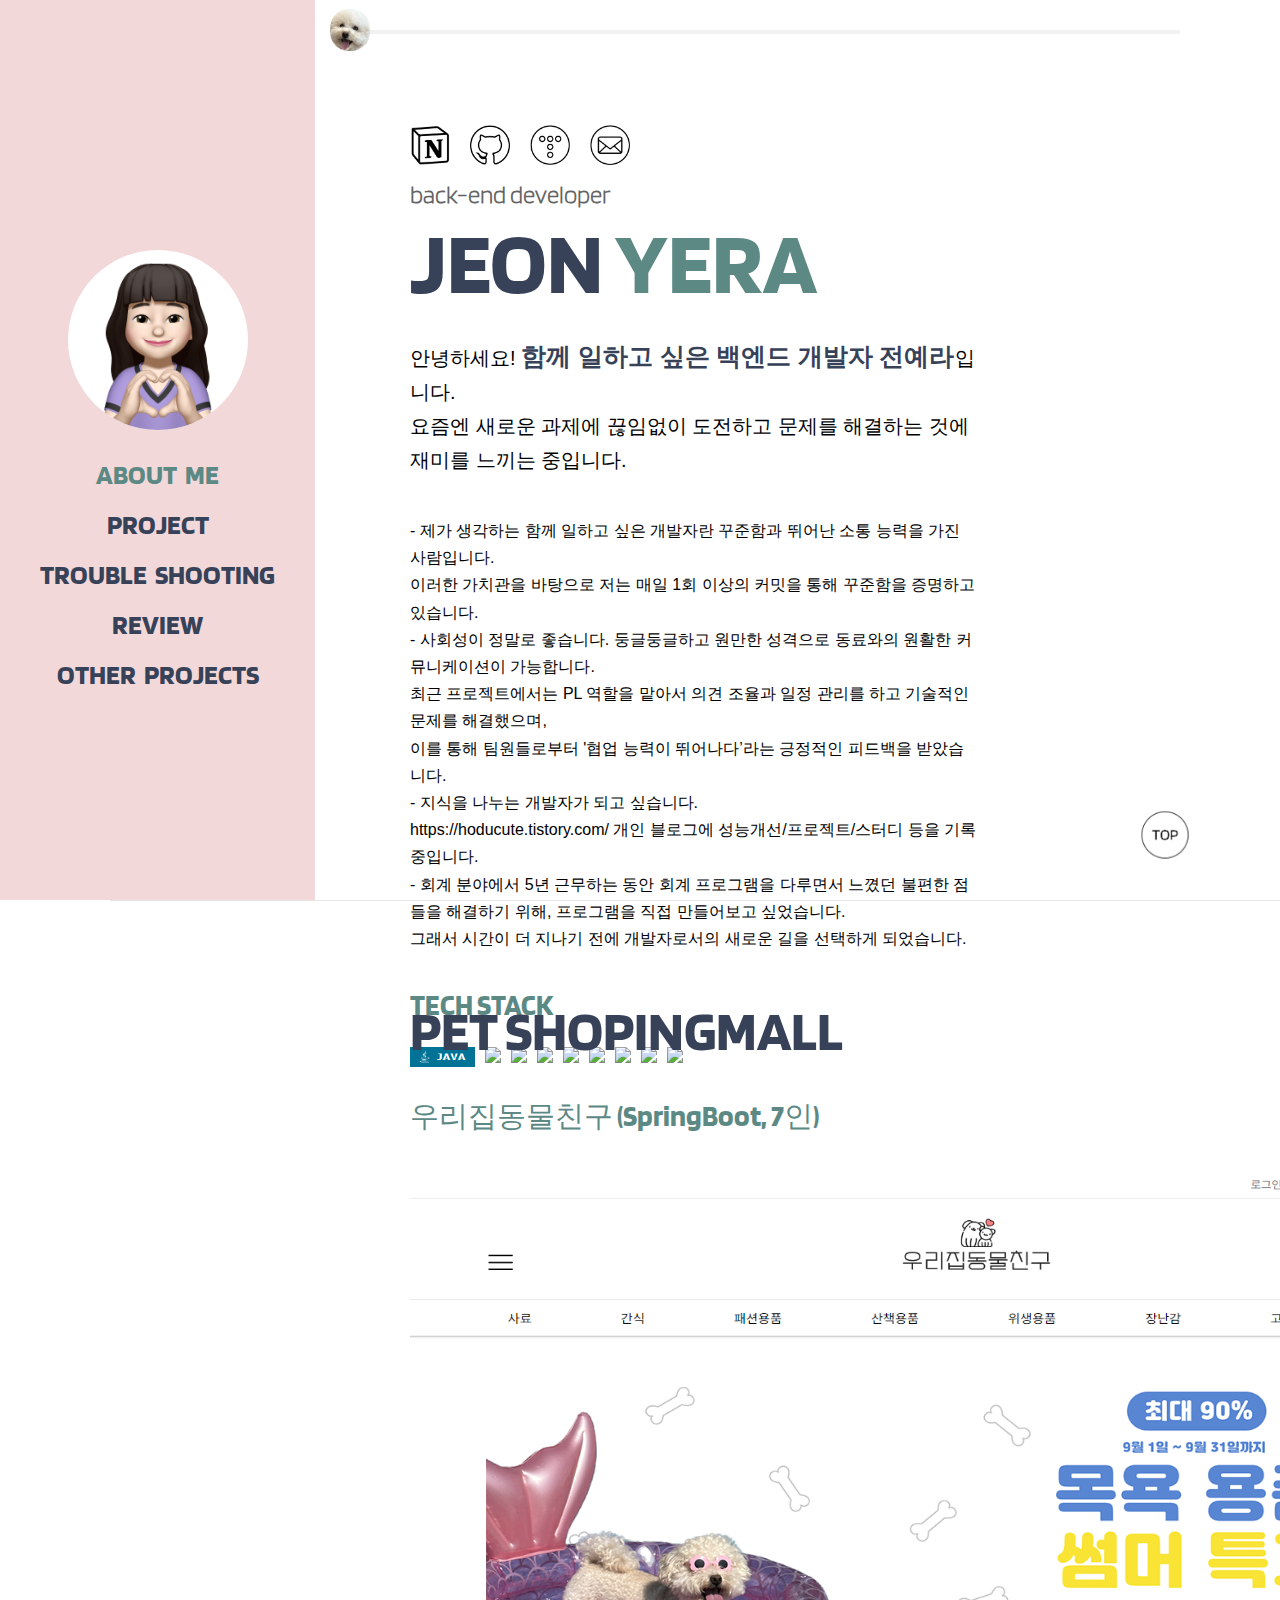
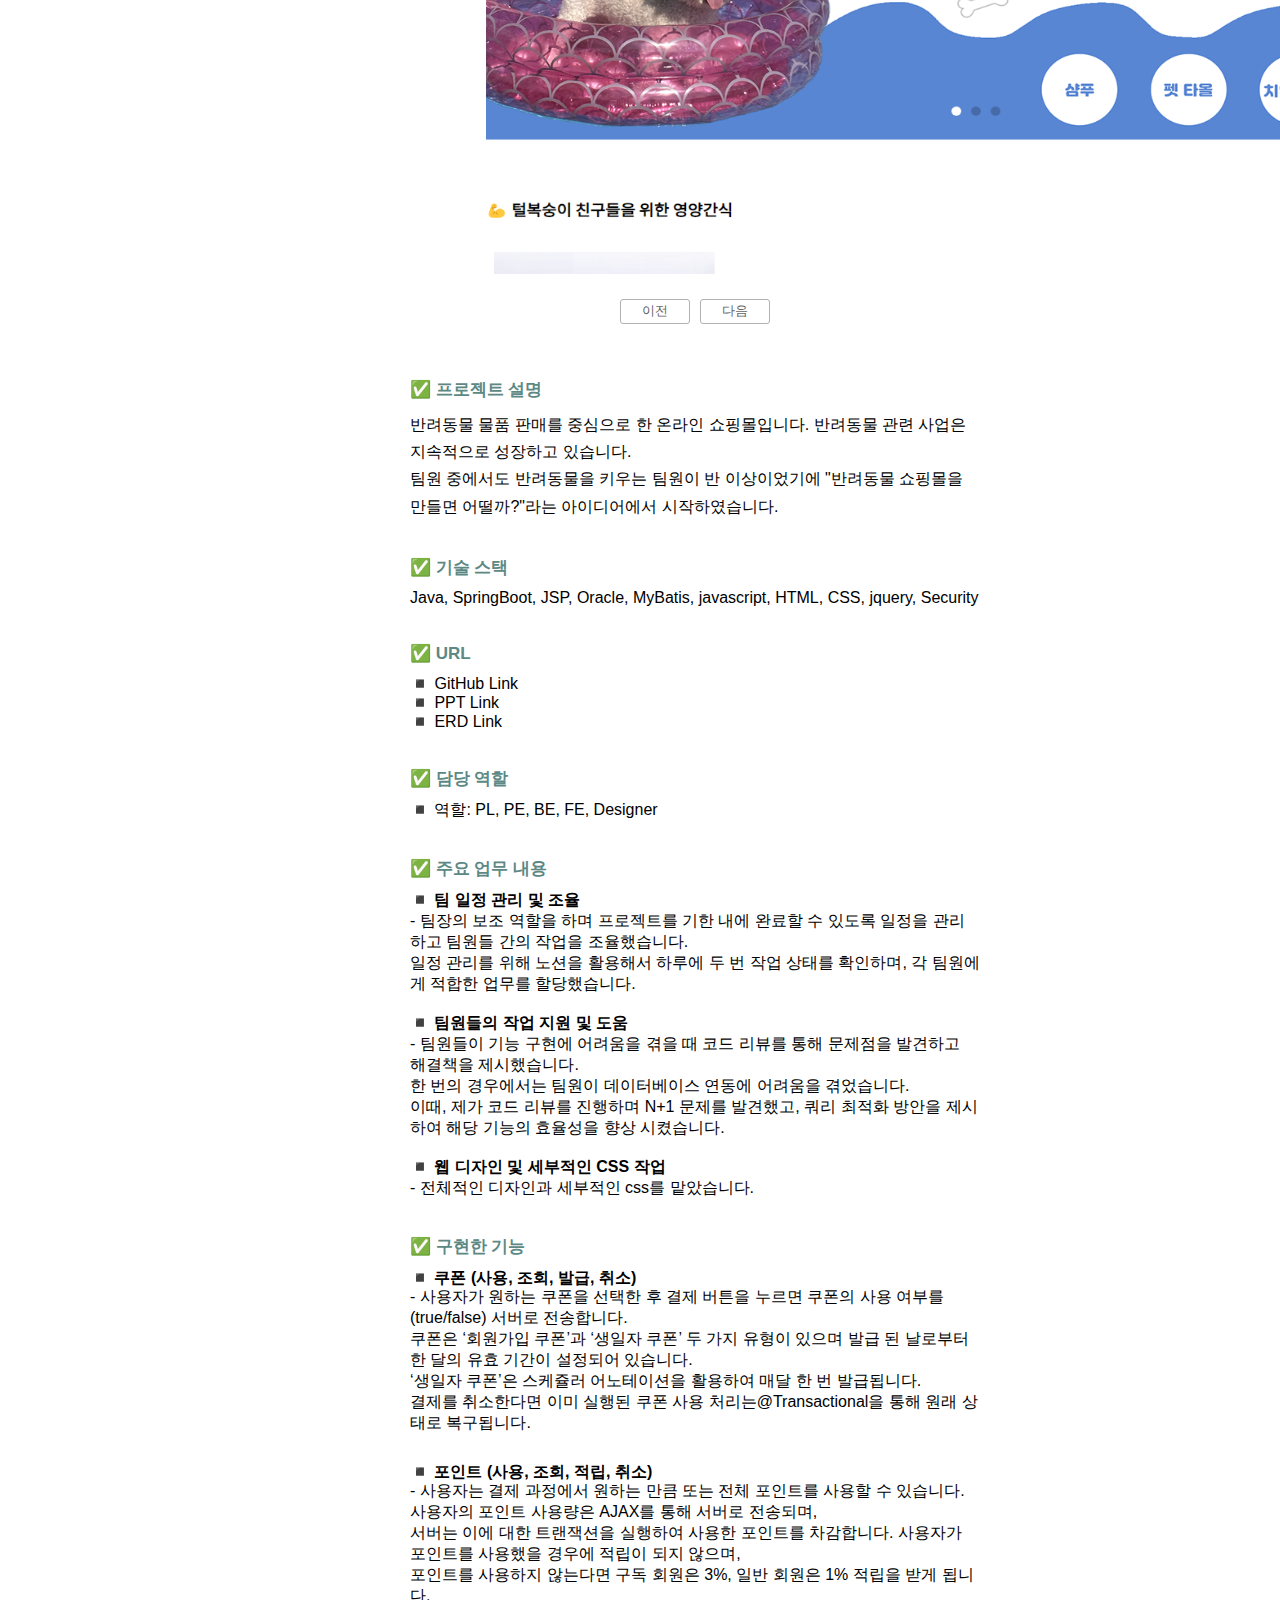
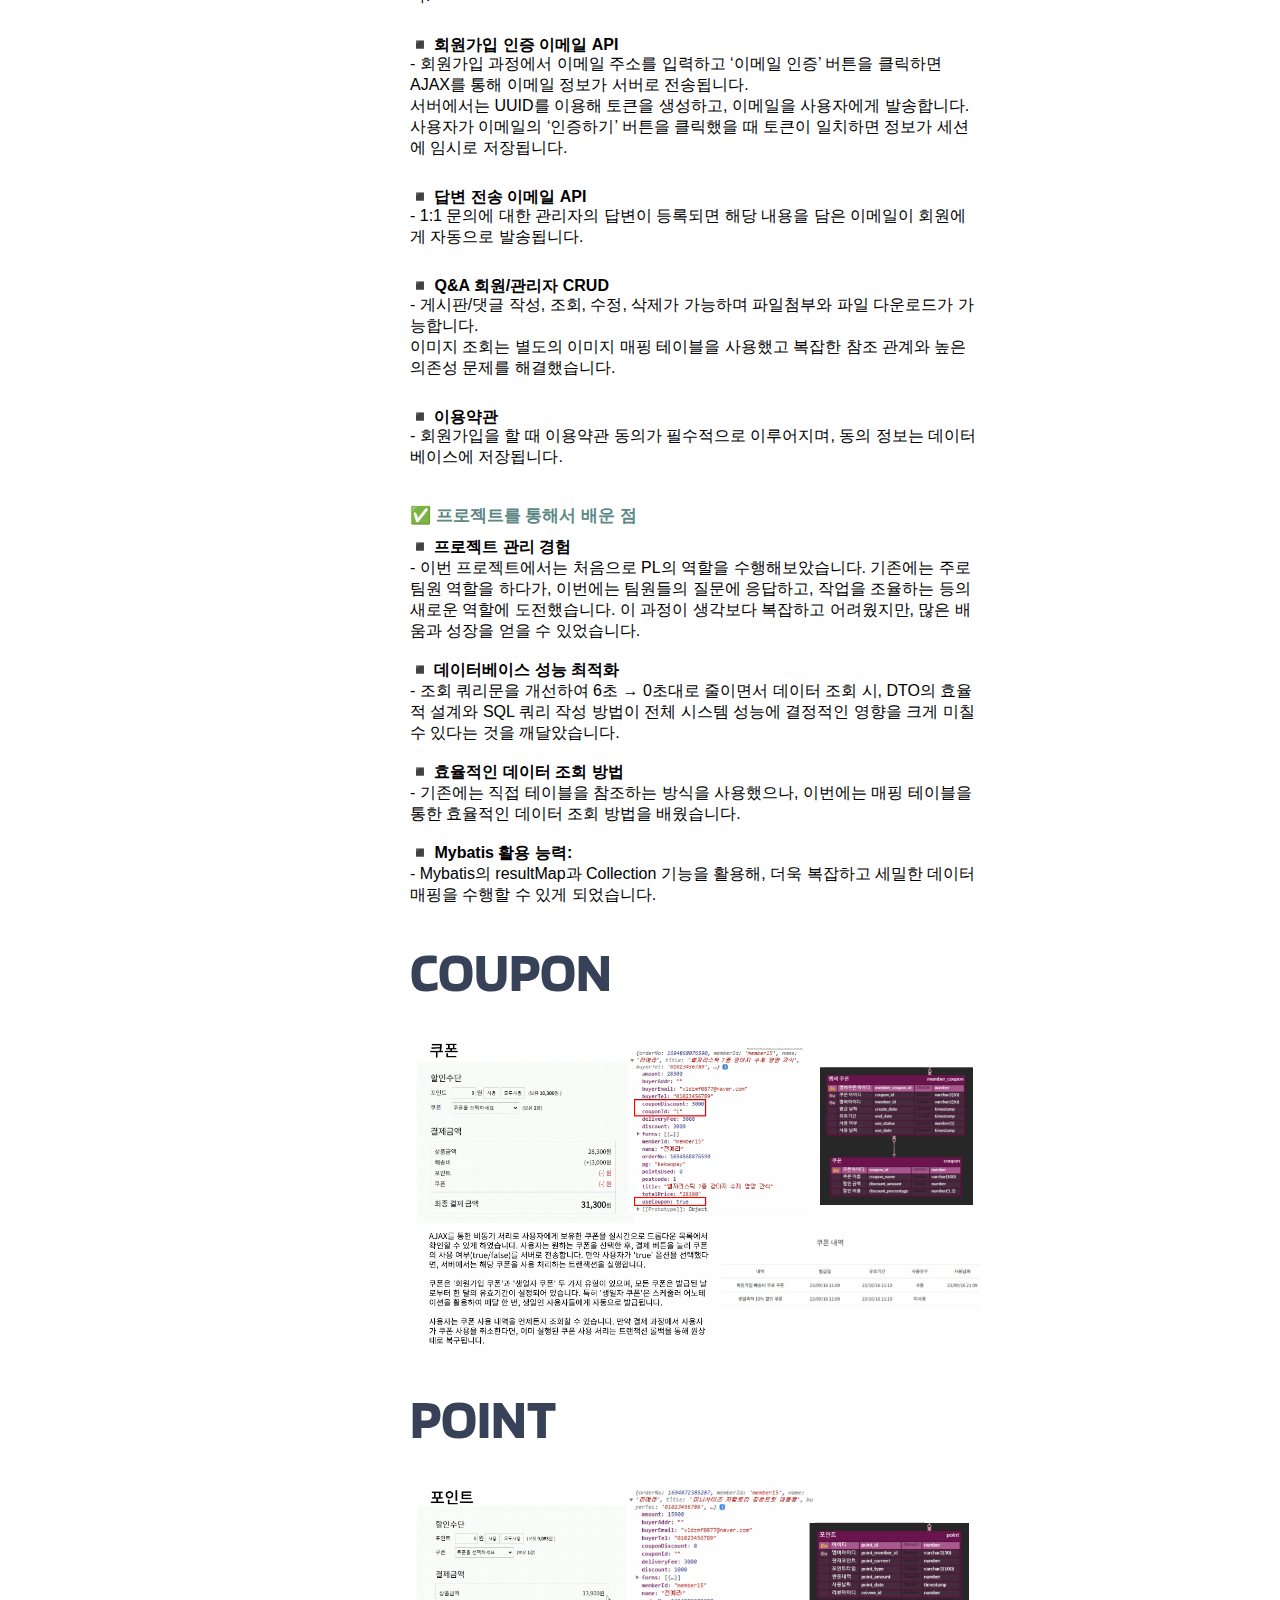
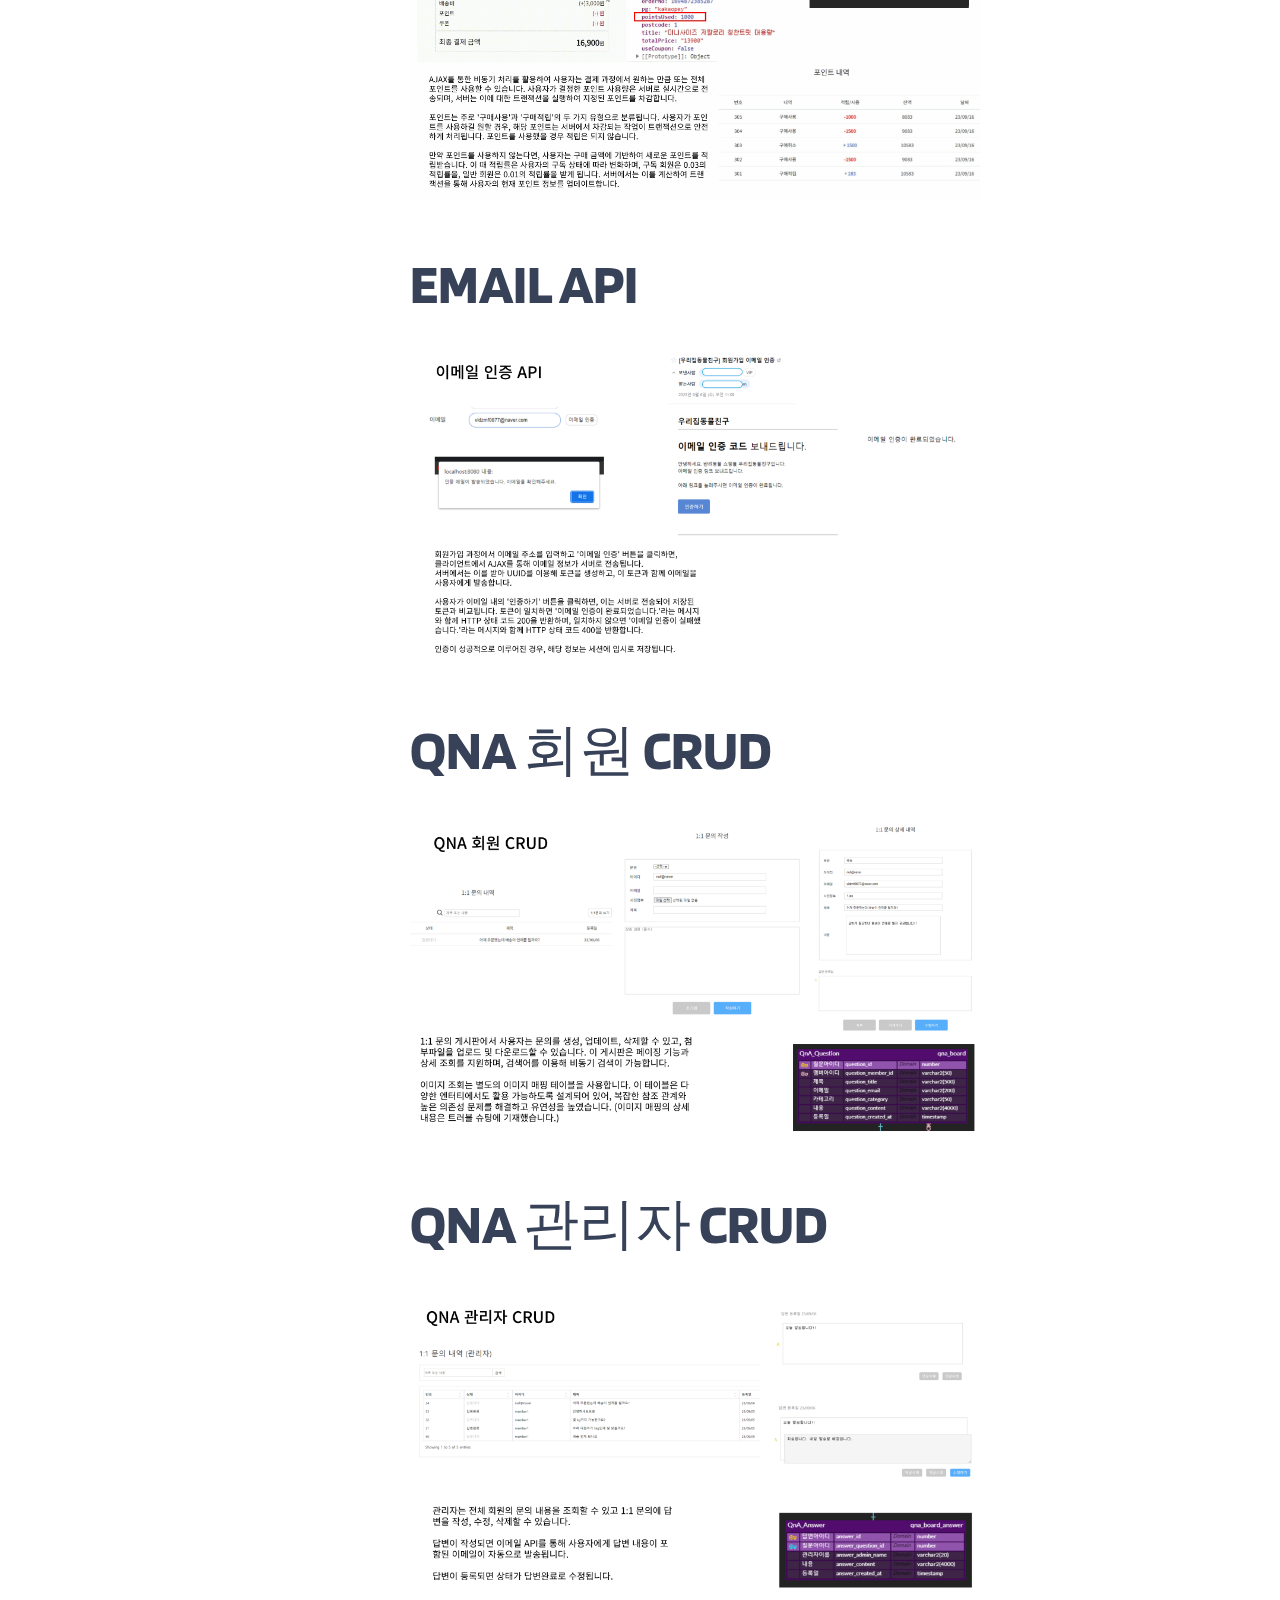
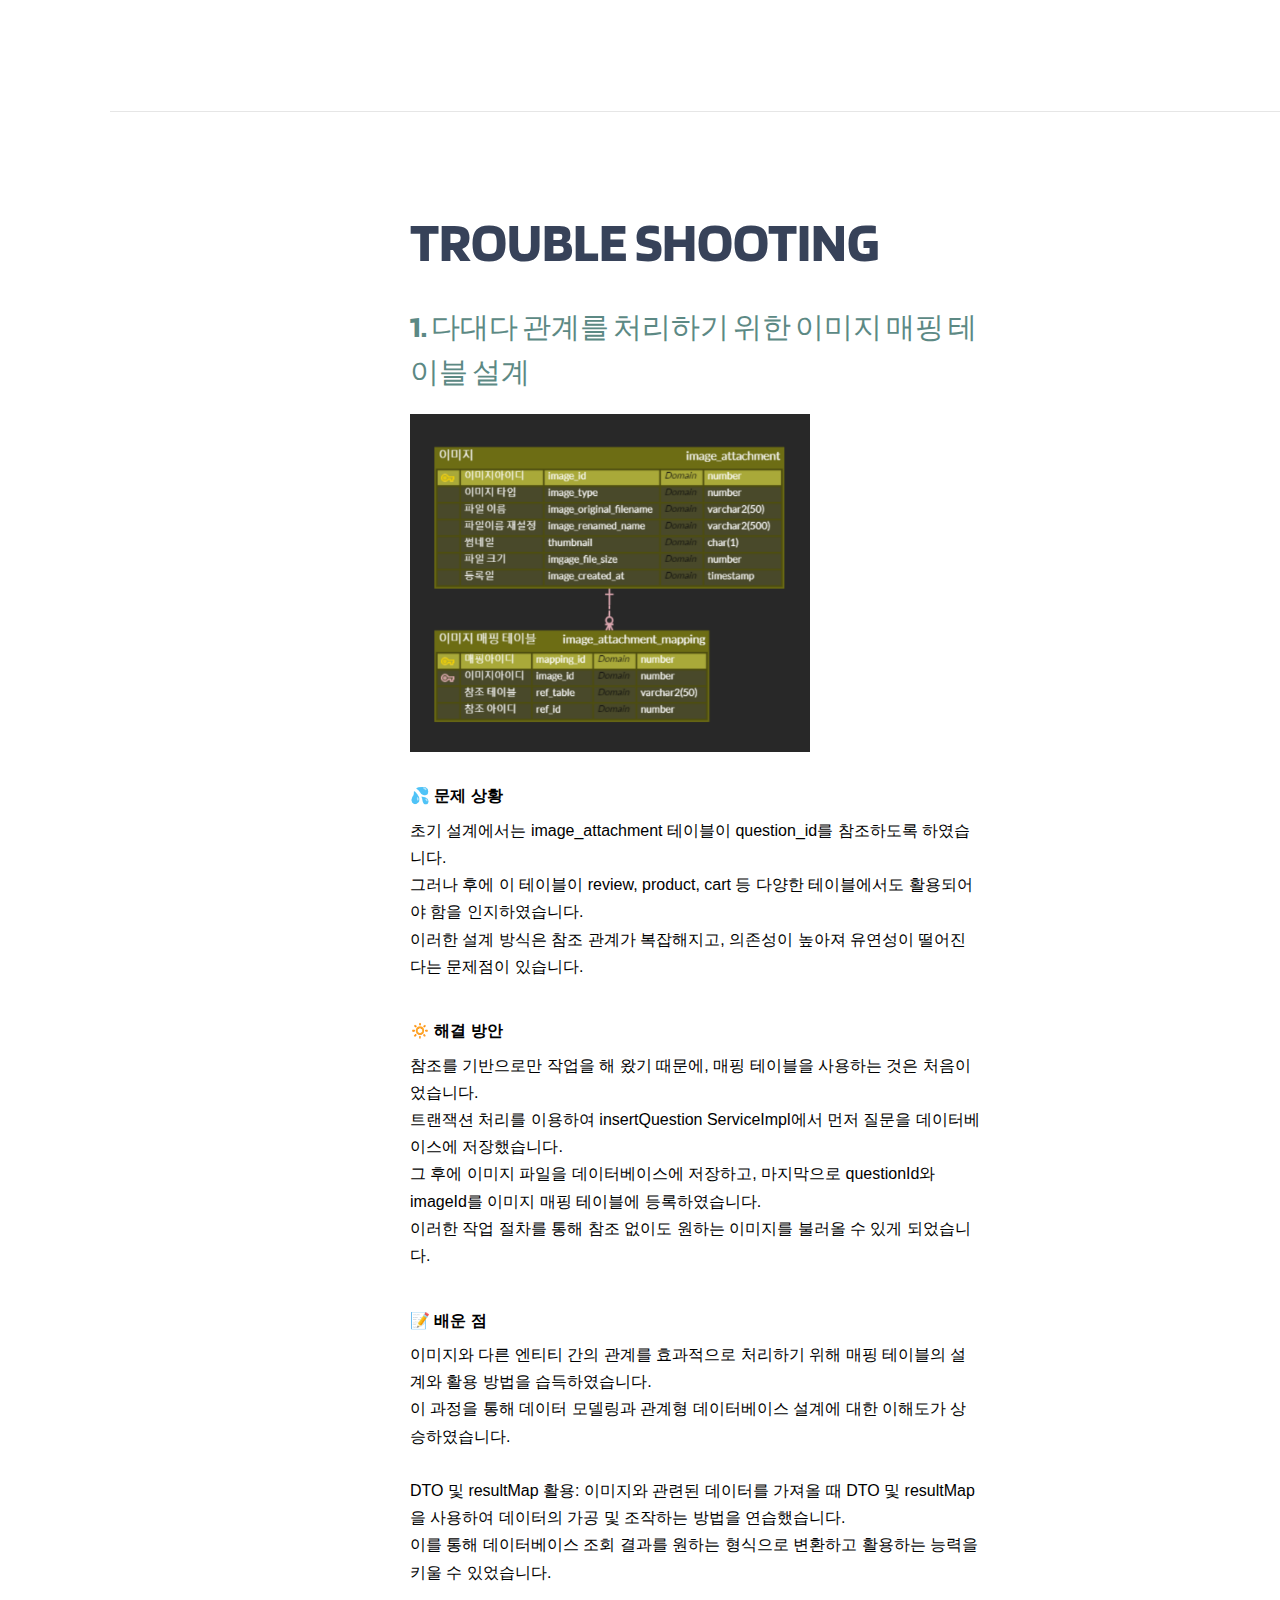
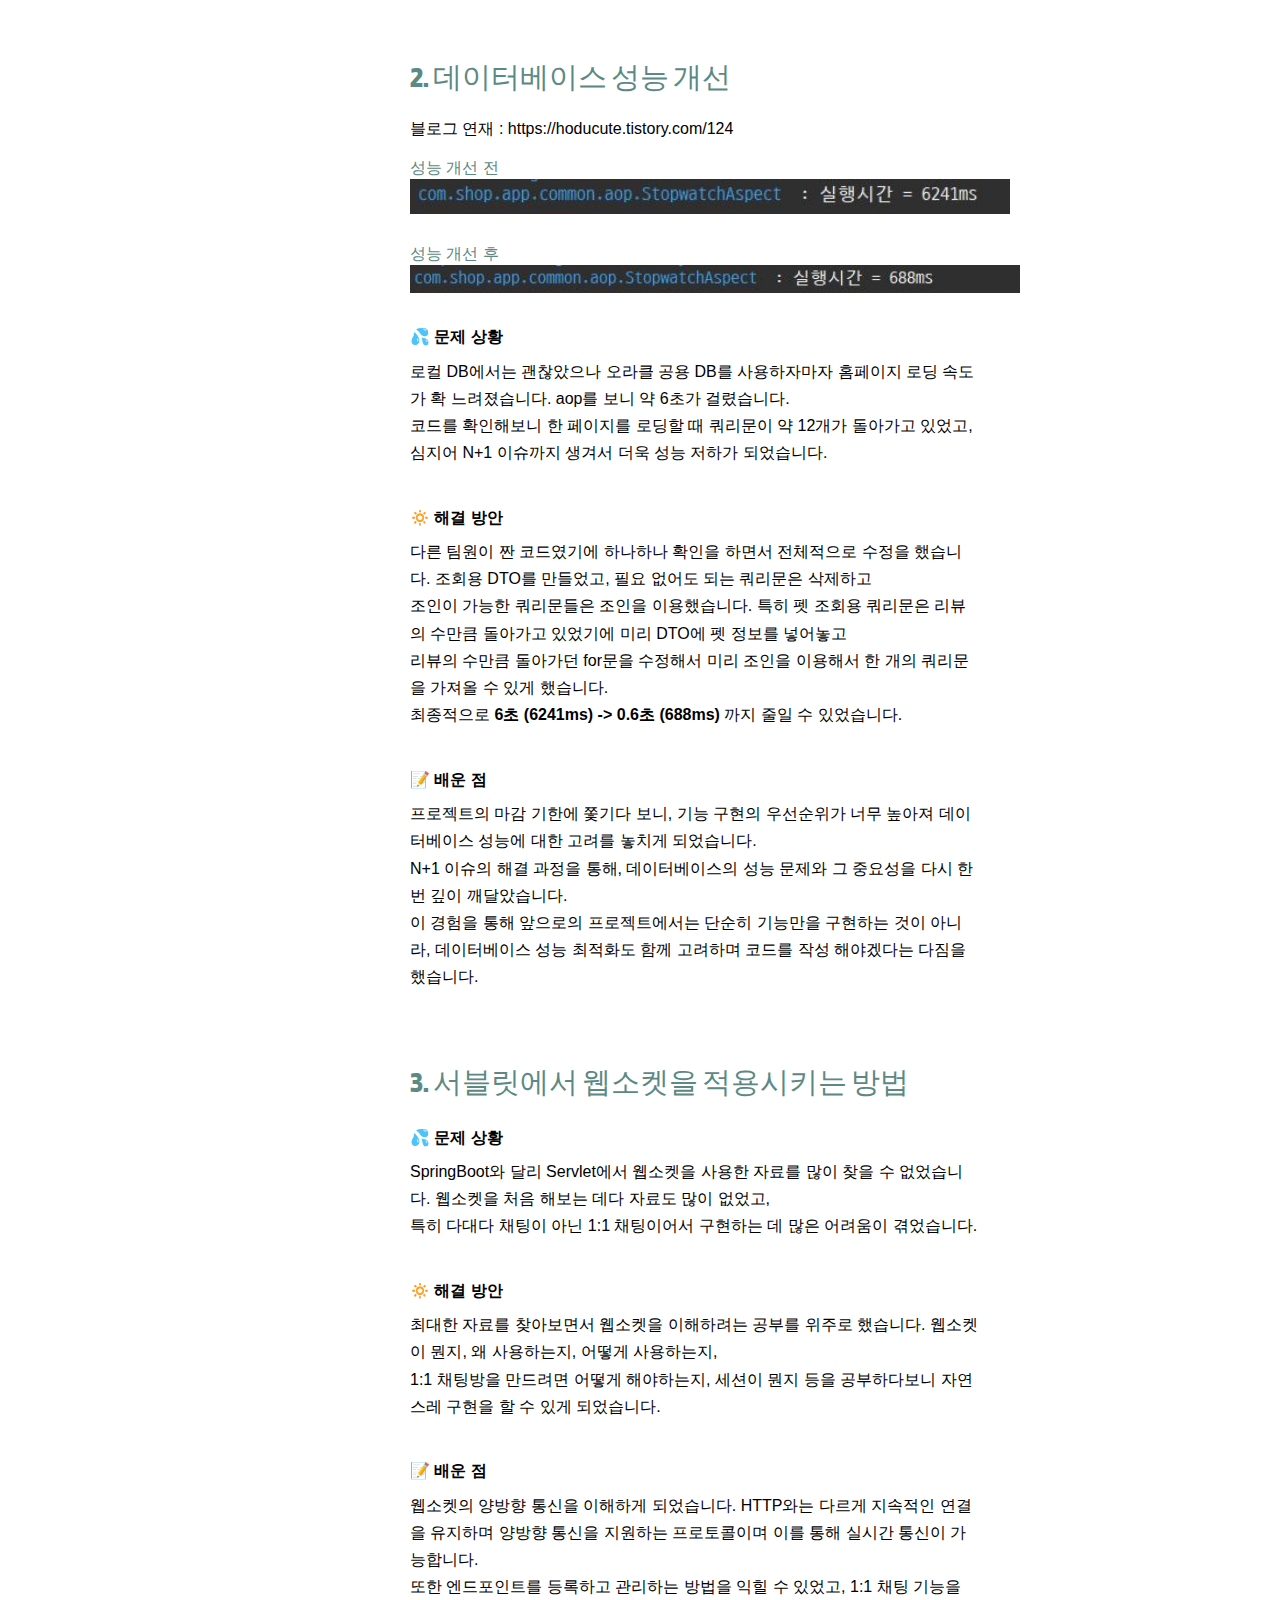
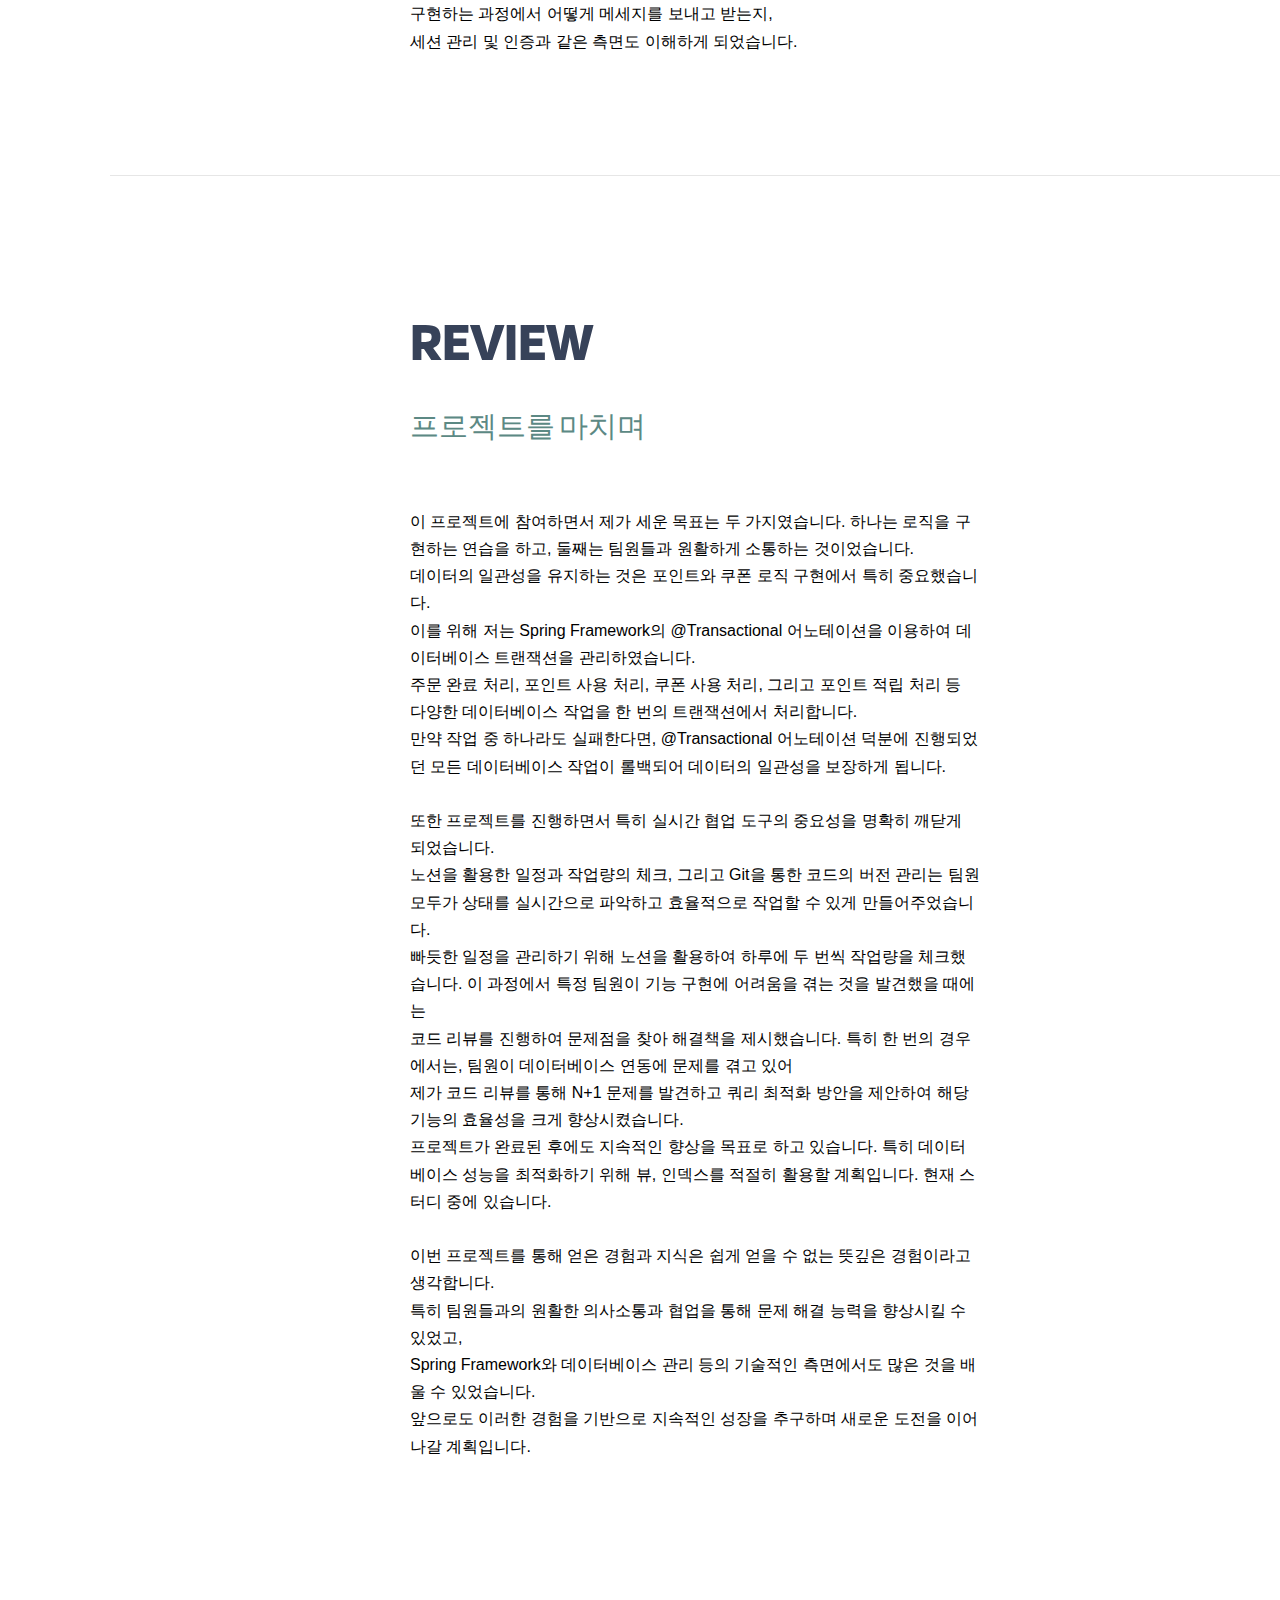
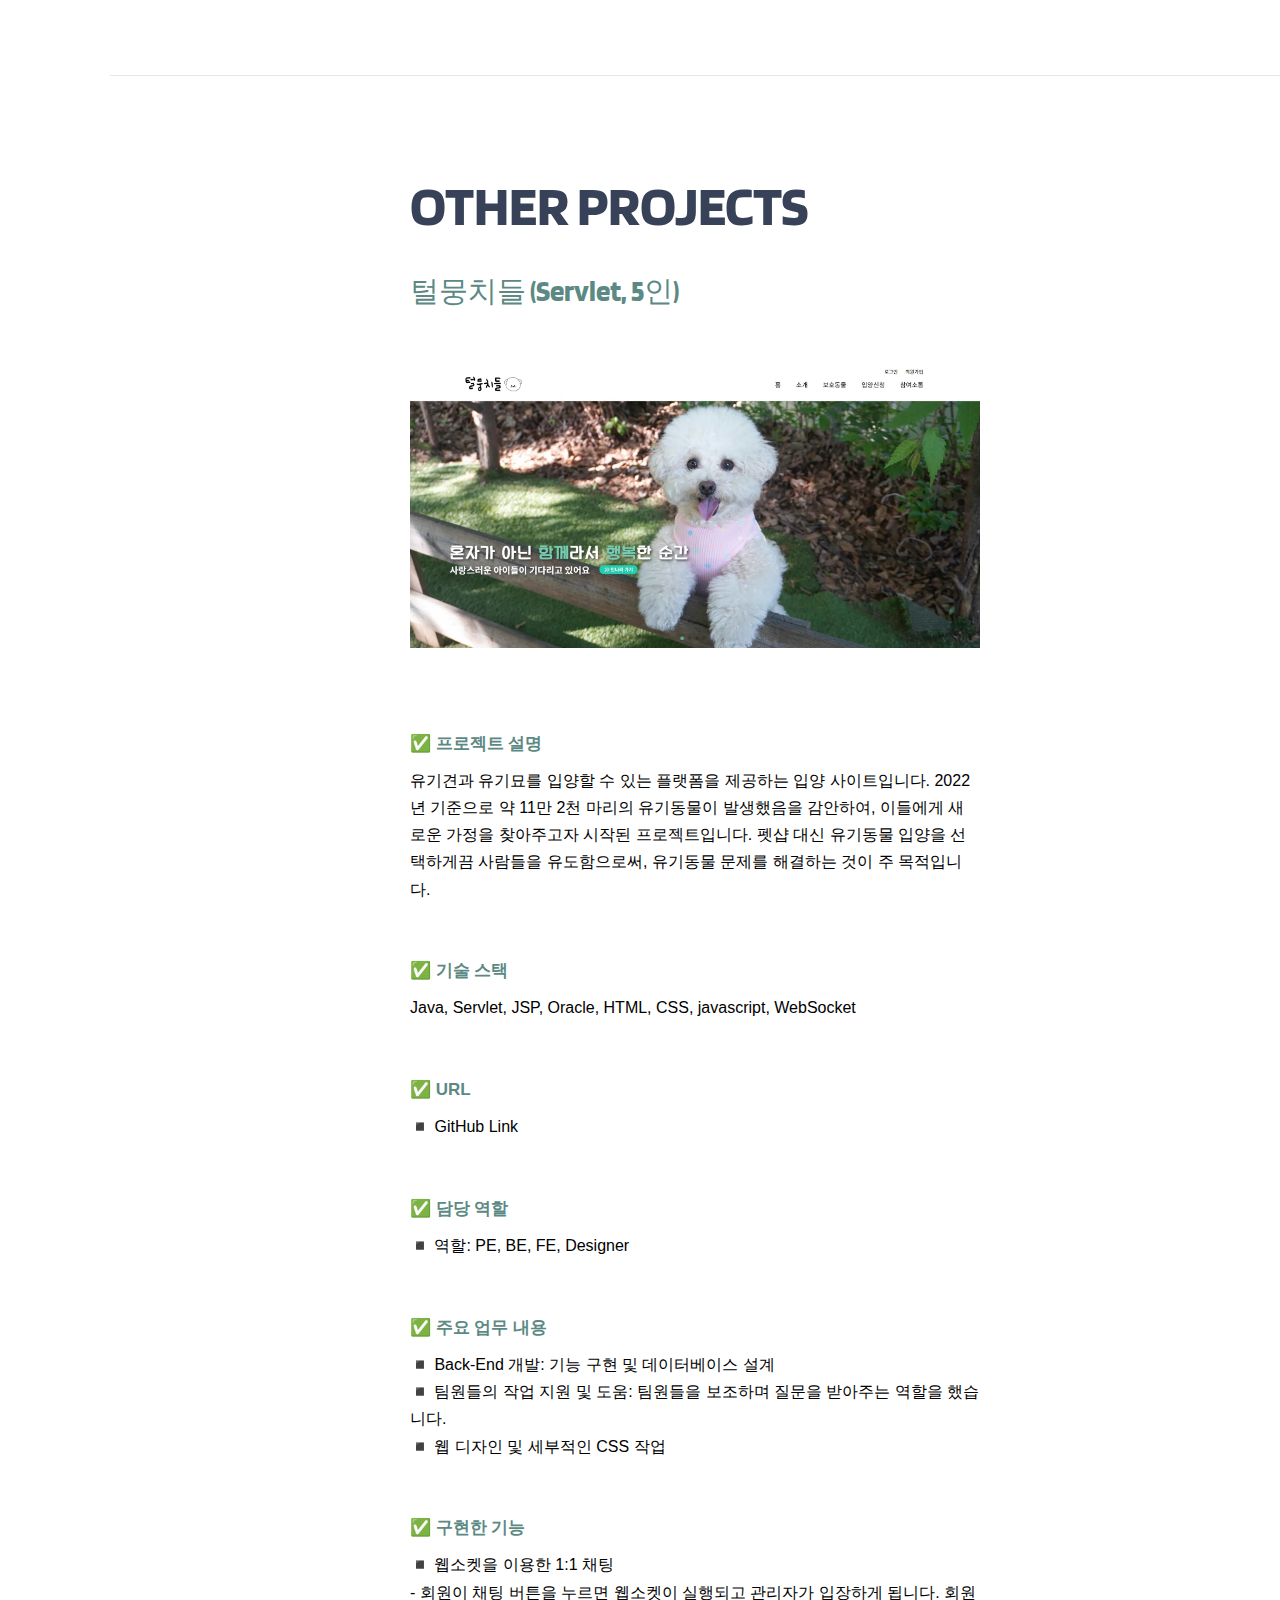
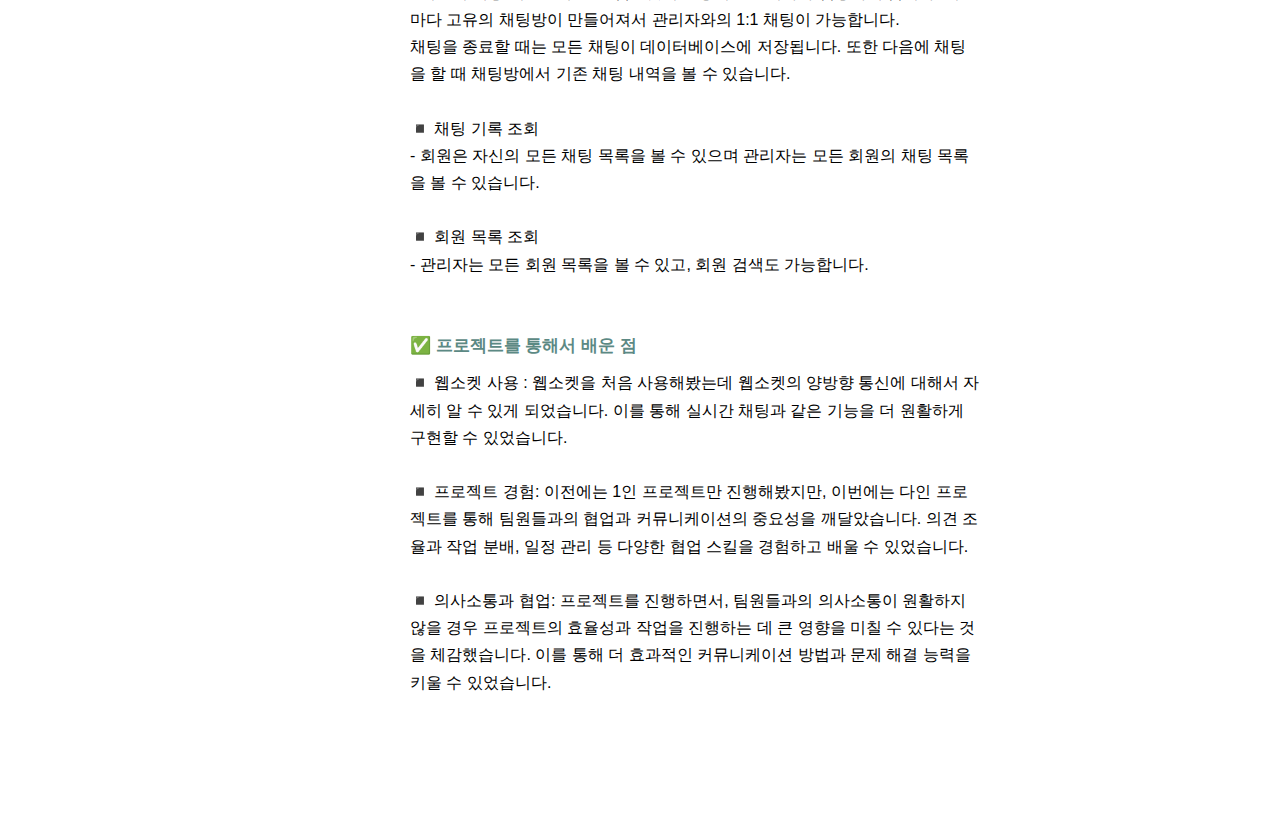
==== index.html @ d1449b56 "커밋" ====
<!DOCTYPE html>
<html lang="en">
  <head>
    <meta charset="UTF-8" />
    <meta http-equiv="X-UA-Compatible" content="IE=edge" />
    <meta name="viewport" content="width=device-width, initial-scale=1.0" />
    <link rel="stylesheet" href="./css/style.css" />
    <title>예라 포트폴리오</title>
  </head>

  <body>
    <div class="wrapper">
      <div class="nav">
        <div class="profile_img">
          <img src="./images/profile_img.png" alt="전예라 미모티콘" />
        </div>
        <ul>
          <li class="on">
            <a href="#section_1" class="font">ABOUT &nbspME</a>
          </li>
          <li>
            <a href="#section_2" class="font">PROJECT</a>
          </li>
          <li>
            <a href="#section_3" class="font">TROUBLE &nbspSHOOTING</a>
          </li>
          <li>
            <a href="#section_4" class="font">REVIEW</a>
          </li>
          <li>
            <a href="#section_5" class="font">OTHER &nbspPROJECTS</a>
          </li>
        </ul>
      </div>
      <div class="container">
        <div class="bar_color">
          <div class="progress_container">
            <div class="progress_bar"></div>
            <div class="hodu_img">
              <img src="./images/hodu_profile_img.png" alt="호두 프로필" />
            </div>
          </div>
        </div>
        <div class="section section_1">
          <div class="section_wrap">
            <div class="socila_info">
              <ul class="social">
                <li>
                  <a
                    class="social-icon"
                    href="https://www.notion.so/yeraaa/bc7af9b4e84f4458bc0086490dae017f?pvs=4"
                    target="_blank"
                  >
                    <img src="./images/Notion-logo.svg.png" alt="notion" />
                  </a>
                </li>
                <li>
                  <a
                    class="social-icon"
                    href="https://github.com/JeonYera"
                    target="_blank"
                  >
                    <img src="./images/home_01.png" alt="github" />
                  </a>
                </li>
                <li>
                  <a
                    class="social-icon"
                    href="https://hoducute.tistory.com/"
                    target="_blank"
                  >
                    <img src="./images/home_04.png" alt="tistory" />
                  </a>
                </li>
                <li>
                  <a
                    class="social-icon"
                    href="https://nid.naver.com/nidlogin.login?url=https%3A%2F%2Fmail.naver.com%2Fwrite_popup3.nhn%3Fcmd%3Dcompose%26to%3Dvldzmf0877%40naver.com%26subject%3D%26attach%255B%255D"
                    target="_blank"
                  >
                    <img src="./images/home_02.png" alt="email" />
                  </a>
                </li>
              </ul>
            </div>
            <div class="content">
              <div class="sub_title">back-end developer</div>
              <h3 class="title">JEON <span>YERA</span></h3>
              <div class="desc">
                <div class="desc0">안녕하세요! <strong>함께 일하고 싶은</strong>
                <strong>백엔드 개발자 전예라</strong>입니다.<br />
                요즘엔 새로운 과제에 끊임없이 도전하고 문제를 해결하는 것에 재미를
                느끼는 중입니다.<br /></div>
                - 제가 생각하는 함께 일하고 싶은 개발자란 꾸준함과 뛰어난 소통 능력을 가진 사람입니다. <br />이러한 가치관을 바탕으로 저는 매일 1회 이상의 커밋을 통해 꾸준함을 증명하고 있습니다.<br />
                - 사회성이 정말로 좋습니다. 둥글둥글하고 원만한 성격으로 동료와의 원활한 커뮤니케이션이 가능합니다. <br />최근 프로젝트에서는 PL 역할을 맡아서 의견 조율과 일정 관리를 하고 기술적인 문제를 해결했으며, <br />이를 통해 팀원들로부터 '협업 능력이 뛰어나다’라는 긍정적인 피드백을 받았습니다.<br />
                - 지식을 나누는 개발자가 되고 싶습니다. <a href="https://hoducute.tistory.com/">https://hoducute.tistory.com/ 개인 블로그에 성능개선/프로젝트/스터디 등을 기록 중입니다.</a>
                - 회계 분야에서 5년 근무하는 동안 회계 프로그램을 다루면서 느꼈던 불편한 점들을 해결하기 위해, 프로그램을 직접 만들어보고 싶었습니다. <br />그래서 시간이 더 지나기 전에 개발자로서의 새로운 길을 선택하게 되었습니다.
              </div>
              <div class="box">
                <h3 class="title3">TECH STACK</h3>
                <div class="TeachStack">
                  <li class="java_1">
                    <img src="./images/캡처.JPG" />
                  </li>
                  <li>
                    <img
                      src="https://img.shields.io/badge/SpringBoot-6DB33F?style=flat-square&logo=springboot&logoColor=white&link="
                    />
                  </li>
                  <li>
                    <img
                      src="https://img.shields.io/badge/Oracle-F80000?style=flat-square&logo=oracle&logoColor=white&link="
                    />
                  </li>
                  <li>
                    <img
                      src="https://img.shields.io/badge/CSS3-1572B6?style=flat-square&logo=css3&logoColor=white&link="
                    />
                  </li>
                  <li>
                    <img
                      src="https://img.shields.io/badge/HTML-E34F26?style=flat-square&logo=html5&logoColor=white&link="
                    />
                  </li>
                  <li>
                    <img
                      src="https://img.shields.io/badge/JavaScript-F7DF1E?style=flat-square&logo=javascript&logoColor=white&link="
                    />
                  </li>
                  <li>
                    <img
                      src="https://img.shields.io/badge/Jquery-0769AD?style=flat-square&logo=jquery&logoColor=white&link="
                    />
                  </li>
                  <li>
                    <img
                      src="https://img.shields.io/badge/Git-F05032?style=flat-square&logo=git&logoColor=white&link="
                    />
                  </li>
                  <li>
                    <img
                      src="https://img.shields.io/badge/GitHub-181717?style=flat-square&logo=github&logoColor=white&link="
                    />
                  </li>
                </div>
              </div>
            </div>
          </div>
        </div>
        <div class="section section_2">
          <h2 class="title2">PET SHOPINGMALL</h2>
          <div class="content">
            <div class="box">
              <h3 class="title3">우리집동물친구 (SpringBoot, 7인)</h3><br/><br/>
              <div class="slider">
                <ul>
                  <li class="java_1">
                    <img class="slide" src="./images/1/main.png" />
                  </li>
                  <li class="java_1">
                    <img class="slide" src="./images/1/main3.png" />
                  </li>
                  <li class="java_1">
                    <img class="slide" src="./images/1/main4.png" />
                  </li>
                  <li class="java_1">
                    <img class="slide" src="./images/1/main5.png" />
                  </li>
                  <li class="java_1">
                    <img class="slide" src="./images/1/main6.png" />
                  </li>
                </ul>
              </div>
              <div class="section_btn">
                <button onclick="move(-1)">이전</button>
                <button onclick="move(1)">다음</button>
              </div>
              <br/><br/><br/>
              <h3 class="title4">✅ 프로젝트 설명</h3>
              <div class="desc">반려동물 물품 판매를 중심으로 한 온라인 쇼핑몰입니다. 반려동물 관련 사업은 지속적으로 성장하고 있습니다. <br/>팀원 중에서도 반려동물을 키우는 팀원이 반 이상이었기에 "반려동물 쇼핑몰을 만들면 어떨까?"라는 아이디어에서 시작하였습니다.</div><br /><br/>
              <h3 class="title4">✅ 기술 스택</h3>
              <div class="desc2">Java, SpringBoot, JSP, Oracle, MyBatis, javascript, HTML, CSS, jquery, Security</div><br/><br/>
              <h3 class="title4">✅ URL</h3>
              <ul>
                <li><a href="https://github.com/JeonYera/pet_shopping_mall">◾ GitHub Link</a></li>
                <li><a href="https://drive.google.com/file/d/1kytqYIjUpgQjjj8AnKvww0v0J8fm6Gz9/view?usp=sharing">◾ PPT Link</a></li>
                <li><a href="https://www.erdcloud.com/d/um2YSc9wPtSd8jqPi">◾ ERD Link</a></li>
              </ul><br/><br/>
              <h3 class="title4">✅ 담당 역할</h3>
              <div class="desc2">◾ 역할: PL, PE, BE, FE, Designer
              <br/><br/><br/>
              <h3 class="title4">✅ 주요 업무 내용</h3>
              <div class="desc2">
                <strong> ◾ 팀 일정 관리 및 조율</strong> <br/>- 팀장의 보조 역할을 하며 프로젝트를 기한 내에 완료할 수 있도록 일정을 관리하고 팀원들 간의 작업을 조율했습니다. <br/>일정 관리를 위해 노션을 활용해서 하루에 두 번 작업 상태를 확인하며, 각 팀원에게 적합한 업무를 할당했습니다. <br/>
              <br/>
              ◾<strong> 팀원들의 작업 지원 및 도움</strong><br/> - 팀원들이 기능 구현에 어려움을 겪을 때 코드 리뷰를 통해 문제점을 발견하고 해결책을 제시했습니다. <br/>한 번의 경우에서는 팀원이 데이터베이스 연동에 어려움을 겪었습니다. <br/>이때, 제가 코드 리뷰를 진행하며 N+1 문제를 발견했고, 쿼리 최적화 방안을 제시하여 해당 기능의 효율성을 향상 시켰습니다.<br/>
              <br/>
              <strong>◾ 웹 디자인 및 세부적인 CSS 작업</strong><br/> - 전체적인 디자인과 세부적인 css를 맡았습니다.</div></div><br/><br/>
              <h3 class="title4">✅ 구현한 기능</h3>
              <div class="desc2"><div class="s-desc">◾ 쿠폰 (사용, 조회, 발급, 취소) </div>
              <br/>
              - 사용자가 원하는 쿠폰을 선택한 후 결제 버튼을 누르면 쿠폰의 사용 여부를 (true/false) 서버로 전송합니다. <br/>쿠폰은 ‘회원가입 쿠폰’과 ‘생일자 쿠폰’ 두 가지 유형이 있으며 발급 된 날로부터 한 달의 유효 기간이 설정되어 있습니다. <br/>‘생일자 쿠폰’은 스케쥴러 어노테이션을 활용하여 매달 한 번 발급됩니다. <br/>결제를 취소한다면 이미 실행된 쿠폰 사용 처리는@Transactional을 통해 원래 상태로 복구됩니다.
              <br/><br/>
              <div class="s-desc">◾ 포인트 (사용, 조회, 적립, 취소)</div>
              <br/>
              - 사용자는 결제 과정에서 원하는 만큼 또는 전체 포인트를 사용할 수 있습니다. 사용자의 포인트 사용량은 AJAX를 통해 서버로 전송되며, <br/>서버는 이에 대한 트랜잭션을 실행하여 사용한 포인트를 차감합니다. 사용자가 포인트를 사용했을 경우에 적립이 되지 않으며, <br/>포인트를 사용하지 않는다면 구독 회원은 3%, 일반 회원은 1% 적립을 받게 됩니다.
              <br/><br/>
              <div class="s-desc">◾ 회원가입 인증 이메일 API</div>
              <br/>
              - 회원가입 과정에서 이메일 주소를 입력하고 ‘이메일 인증’ 버튼을 클릭하면 AJAX를 통해 이메일 정보가 서버로 전송됩니다. <br/>서버에서는 UUID를 이용해 토큰을 생성하고, 이메일을 사용자에게 발송합니다. <br/>사용자가 이메일의 ‘인증하기’ 버튼을 클릭했을 때 토큰이 일치하면 정보가 세션에 임시로 저장됩니다.
              <br/><br/>
              <div class="s-desc">◾ 답변 전송 이메일 API</div>
              <br/>
              - 1:1 문의에 대한 관리자의 답변이 등록되면 해당 내용을 담은 이메일이 회원에게 자동으로 발송됩니다.
              <br/><br/>
              <div class="s-desc">◾ Q&A 회원/관리자 CRUD</div>
              <br/>
              - 게시판/댓글 작성, 조회, 수정, 삭제가 가능하며 파일첨부와 파일 다운로드가 가능합니다. <br/>이미지 조회는 별도의 이미지 매핑 테이블을 사용했고 복잡한 참조 관계와 높은 의존성 문제를 해결했습니다. 
              <br/><br/>
              <div class="s-desc">◾ 이용약관</div>
              <br/>
              - 회원가입을 할 때 이용약관 동의가 필수적으로 이루어지며, 동의 정보는 데이터베이스에 저장됩니다.</div><br/><br/>
              <h3 class="title4">✅ 프로젝트를 통해서 배운 점</h3>
              <div class="desc2">◾<strong> 프로젝트 관리 경험</strong> <br/> - 이번 프로젝트에서는 처음으로 PL의 역할을 수행해보았습니다. 기존에는 주로 팀원 역할을 하다가, 이번에는 팀원들의 질문에 응답하고, 작업을 조율하는 등의 새로운 역할에 도전했습니다. 이 과정이 생각보다 복잡하고 어려웠지만, 많은 배움과 성장을 얻을 수 있었습니다.<br/><br/>
                <strong>◾ 데이터베이스 성능 최적화</strong> <br/> - 조회 쿼리문을 개선하여 6초 → 0초대로 줄이면서 데이터 조회 시, DTO의 효율적 설계와 SQL 쿼리 작성 방법이 전체 시스템 성능에 결정적인 영향을 크게 미칠 수 있다는 것을 깨달았습니다.<br/><br/>
                <strong>◾ 효율적인 데이터 조회 방법</strong><br/> - 기존에는 직접 테이블을 참조하는 방식을 사용했으나, 이번에는 매핑 테이블을 통한 효율적인 데이터 조회 방법을 배웠습니다.<br/><br/>
                <strong>◾ Mybatis 활용 능력:</strong> <br/> - Mybatis의 resultMap과 Collection 기능을 활용해, 더욱 복잡하고 세밀한 데이터 매핑을 수행할 수 있게 되었습니다.<br/><br/>
            </div>
          </div><br/>
          <h2 class="title2">COUPON</h2><br/>
          <div class="content">
            <div class="box">
              <h3 class="desc"><img src="./images/1/1.gif" /></h3>
            </div>
          </div><br/><br/>
          <h2 class="title2">POINT</h2><br/>
          <div class="content">
            <div class="box">
              <div class="desc"><img src="./images/1/2.gif" /></div>
            </div>
          </div><br/><br/><br/>
          <h2 class="title2">EMAIL API</h2><br/>
          <div class="content">
            <div class="box">
              <div class="desc"><img src="./images/1/3.png" /></div>
            </div>
          </div><br/><br/><br/>
          <h2 class="title2">QNA 회원 CRUD</h2><br/>
          <div class="content">
            <div class="box">
              <div class="desc"><img src="./images/1/5.png" /></div>
            </div>
          </div><br/><br/><br/>
          <h2 class="title2">QNA 관리자 CRUD</h2><br/>
          <div class="content">
            <div class="box">
              <div class="desc"><img src="./images/1/6.png" /></div>
            </div>
          </div>
        </div>
        </div>
        <div class="section section_3">
          <h2 class="title2">TROUBLE SHOOTING</h2>
          <div class="content">
              <div class="box">
              <h3 class="title3">1. 다대다 관계를 처리하기 위한 이미지 매핑 테이블 설계<br /></h3>
              <img src="./images/erd.png" style="width: 400px; margin-bottom: 30px;">
              <div class="desc"><div class="s-desc">💦 문제 상황</div> <br/>초기 설계에서는 image_attachment 테이블이 question_id를 참조하도록 하였습니다. <br/>그러나 후에 이 테이블이 review, product, cart 등 다양한 테이블에서도 활용되어야 함을 인지하였습니다. <br/>이러한 설계 방식은 참조 관계가 복잡해지고, 의존성이 높아져 유연성이 떨어진다는 문제점이 있습니다.<br/><br/>
                
                <div class="s-desc">🔅 해결 방안</div> <br/>참조를 기반으로만 작업을 해 왔기 때문에, 매핑 테이블을 사용하는 것은 처음이었습니다. <br />트랜잭션 처리를 이용하여 insertQuestion ServiceImpl에서 먼저 질문을 데이터베이스에 저장했습니다.  <br/>그 후에 이미지 파일을 데이터베이스에 저장하고, 마지막으로 questionId와 imageId를 이미지 매핑 테이블에 등록하였습니다.  <br/>이러한 작업 절차를 통해 참조 없이도 원하는 이미지를 불러올 수 있게 되었습니다.<br/><br/>
                
                <div class="s-desc">📝 배운 점</div><br/>이미지와 다른 엔티티 간의 관계를 효과적으로 처리하기 위해 매핑 테이블의 설계와 활용 방법을 습득하였습니다. <br />이 과정을 통해 데이터 모델링과 관계형 데이터베이스 설계에 대한 이해도가 상승하였습니다.
                <br/><br />
                DTO 및 resultMap 활용: 이미지와 관련된 데이터를 가져올 때 DTO 및 resultMap을 사용하여 데이터의 가공 및 조작하는 방법을 연습했습니다. <br />이를 통해 데이터베이스 조회 결과를 원하는 형식으로 변환하고 활용하는 능력을 키울 수 있었습니다.
                <br/>
                </div>
              </div>
              <br/>
              <h3 class="title3">2. 데이터베이스 성능 개선</h3><a href="https://hoducute.tistory.com/124">블로그 연재 : https://hoducute.tistory.com/124</a><br/>
              <span>성능 개선 전</span>  <img src="./images/1/캡처.JPG" style="width: 600px; margin-bottom: 30px;">
              <span>성능 개선 후</span>  <img src="./images/1/캡처2.JPG" style="width: 610px; margin-bottom: 30px;">
              <div class="desc"><div class="s-desc">💦 문제 상황</div> <br/>로컬 DB에서는 괜찮았으나 오라클 공용 DB를 사용하자마자 홈페이지 로딩 속도가 확 느려졌습니다. aop를 보니 약 6초가 걸렸습니다.<br />코드를 확인해보니 한 페이지를 로딩할 때 쿼리문이 약 12개가 돌아가고 있었고, 심지어 N+1 이슈까지 생겨서 더욱 성능 저하가 되었습니다.<br/><br/>
                
                <div class="s-desc">🔅 해결 방안</div> <br/>다른 팀원이 짠 코드였기에 하나하나 확인을 하면서 전체적으로 수정을 했습니다. 조회용 DTO를 만들었고, 필요 없어도 되는 쿼리문은 삭제하고 <br/>조인이 가능한 쿼리문들은 조인을 이용했습니다. 특히 펫 조회용 쿼리문은 리뷰의 수만큼 돌아가고 있었기에 미리 DTO에 펫 정보를 넣어놓고 <br/>리뷰의 수만큼 돌아가던 for문을 수정해서 미리 조인을 이용해서 한 개의 쿼리문을 가져올 수 있게 했습니다. <br/>최종적으로 <strong>6초 (6241ms) -> 0.6초 (688ms)</strong> 까지 줄일 수 있었습니다.<br/><br/>
                
                <div class="s-desc">📝 배운 점</div><br/>프로젝트의 마감 기한에 쫓기다 보니, 기능 구현의 우선순위가 너무 높아져 데이터베이스 성능에 대한 고려를 놓치게 되었습니다. <br/>N+1 이슈의 해결 과정을 통해, 데이터베이스의 성능 문제와 그 중요성을 다시 한번 깊이 깨달았습니다. <br/>이 경험을 통해 앞으로의 프로젝트에서는 단순히 기능만을 구현하는 것이 아니라, 데이터베이스 성능 최적화도 함께 고려하며 코드를 작성 해야겠다는 다짐을 했습니다.
                <br/>
                </div>
              </div>
              <br/>
              <h3 class="title3">3. 서블릿에서 웹소켓을 적용시키는 방법<br /></h3>
              <div class="desc"><div class="s-desc">💦 문제 상황</div> <br/>SpringBoot와 달리 Servlet에서 웹소켓을 사용한 자료를 많이 찾을 수 없었습니다. 웹소켓을 처음 해보는 데다 자료도 많이 없었고, <br />특히 다대다 채팅이 아닌 1:1 채팅이어서 구현하는 데 많은 어려움이 겪었습니다.<br/><br/>
                
                <div class="s-desc">🔅 해결 방안</div> <br/>최대한 자료를 찾아보면서 웹소켓을 이해하려는 공부를 위주로 했습니다. 웹소켓이 뭔지, 왜 사용하는지, 어떻게 사용하는지, <br />1:1 채팅방을 만드려면 어떻게 해야하는지, 세션이 뭔지 등을 공부하다보니 자연스레 구현을 할 수 있게 되었습니다.<br/><br/>
                
                <div class="s-desc">📝 배운 점</div><br/>웹소켓의 양방향 통신을 이해하게 되었습니다. HTTP와는 다르게 지속적인 연결을 유지하며 양방향 통신을 지원하는 프로토콜이며 이를 통해 실시간 통신이 가능합니다.
                <br />또한 엔드포인트를 등록하고 관리하는 방법을 익힐 수 있었고, 1:1 채팅 기능을 구현하는 과정에서 어떻게 메세지를 보내고 받는지, <br />세션 관리 및 인증과 같은 측면도 이해하게 되었습니다.
            </div>
        </div>
        <div class="section section_4">
          <h2 class="title2">REVIEW</h2>
          <div class="content">
              <div class="box">
                <h3 class="title3">프로젝트를 마치며<br /></h3>
                <div class="desc">이 프로젝트에 참여하면서 제가 세운 목표는 두 가지였습니다. 하나는 로직을 구현하는 연습을 하고, 둘째는 팀원들과 원활하게 소통하는 것이었습니다.<br /> 
                  데이터의 일관성을 유지하는 것은 포인트와 쿠폰 로직 구현에서 특히 중요했습니다. <br />이를 위해 저는 Spring Framework의 @Transactional 어노테이션을 이용하여 데이터베이스 트랜잭션을 관리하였습니다.
                  <br />
                  주문 완료 처리, 포인트 사용 처리, 쿠폰 사용 처리, 그리고 포인트 적립 처리 등 다양한 데이터베이스 작업을 한 번의 트랜잭션에서 처리합니다.
                  <br />
                  만약 작업 중 하나라도 실패한다면, @Transactional 어노테이션 덕분에 진행되었던 모든 데이터베이스 작업이 롤백되어 데이터의 일관성을 보장하게 됩니다.
                  <br /><br />
                  또한 프로젝트를 진행하면서 특히 실시간 협업 도구의 중요성을 명확히 깨닫게 되었습니다. <br />노션을 활용한 일정과 작업량의 체크, 그리고 Git을 통한 코드의 버전 관리는 팀원 모두가 상태를 실시간으로 파악하고 효율적으로 작업할 수 있게 만들어주었습니다.
                  <br />
                  빠듯한 일정을 관리하기 위해 노션을 활용하여 하루에 두 번씩 작업량을 체크했습니다. 이 과정에서 특정 팀원이 기능 구현에 어려움을 겪는 것을 발견했을 때에는 <br />코드 리뷰를 진행하여 문제점을 찾아 해결책을 제시했습니다. 특히 한 번의 경우에서는, 팀원이 데이터베이스 연동에 문제를 겪고 있어 <br />제가 코드 리뷰를 통해 N+1 문제를 발견하고 쿼리 최적화 방안을 제안하여 해당 기능의 효율성을 크게 향상시켰습니다.
                  <br />
                  프로젝트가 완료된 후에도 지속적인 향상을 목표로 하고 있습니다. 특히 데이터베이스 성능을 최적화하기 위해 뷰, 인덱스를 적절히 활용할 계획입니다. 현재 스터디 중에 있습니다.
                  <br /><br />
                  이번 프로젝트를 통해 얻은 경험과 지식은 쉽게 얻을 수 없는 뜻깊은 경험이라고 생각합니다. <br />특히 팀원들과의 원활한 의사소통과 협업을 통해 문제 해결 능력을 향상시킬 수 있었고, <br />Spring Framework와 데이터베이스 관리 등의 기술적인 측면에서도 많은 것을 배울 수 있었습니다. <br />앞으로도 이러한 경험을 기반으로 지속적인 성장을 추구하며 새로운 도전을 이어나갈 계획입니다.
                </div>
              </div>
            </div>
          </div>
          <div class="section section_5">
            <h2 class="title2">OTHER PROJECTS</h2>
            <div class="content">
                <div class="box">
                <h3 class="title3">털뭉치들 (Servlet, 5인)<br /><br /></h3>
                <div class="desc">
                    <ul>
                      <li class="java_1">
                        <img src="./images/1/main2.png" />
                      </li>
                    </ul><br/><br/><br/>
                  <h3 class="title4">✅ 프로젝트 설명</h3>
                  <div class="desc">유기견과 유기묘를 입양할 수 있는 플랫폼을 제공하는 입양 사이트입니다. 2022년 기준으로 약 11만 2천 마리의 유기동물이 발생했음을 감안하여, 이들에게 새로운 가정을 찾아주고자 시작된 프로젝트입니다. 펫샵 대신 유기동물 입양을 선택하게끔 사람들을 유도함으로써, 유기동물 문제를 해결하는 것이 주 목적입니다.</div><br /><br/>
                  <h3 class="title4">✅ 기술 스택</h3>
                  <div class="desc2">Java, Servlet, JSP, Oracle, HTML, CSS, javascript, WebSocket</div><br/><br/>
                  <h3 class="title4">✅ URL</h3>
                  <ul>
                    <li><a href="https://github.com/JeonYera/hairball">◾ GitHub Link</a></li>
                  </ul><br/><br/>
                  <h3 class="title4">✅ 담당 역할</h3>
                  <div class="desc2">◾ 역할: PE, BE, FE, Designer
                  <br/><br/><br/>
                  <h3 class="title4">✅ 주요 업무 내용</h3>
                  ◾ Back-End 개발: 기능 구현 및 데이터베이스 설계 
                  <br/>
                  ◾ 팀원들의 작업 지원 및 도움: 팀원들을 보조하며 질문을 받아주는 역할을 했습니다.
                  <br/>
                  ◾ 웹 디자인 및 세부적인 CSS 작업</div><br/><br/>
                  <h3 class="title4">✅ 구현한 기능</h3>
                  <div class="desc2">◾ 웹소켓을 이용한 1:1 채팅
                  <br/>
                  - 회원이 채팅 버튼을 누르면 웹소켓이 실행되고 관리자가 입장하게 됩니다. 회원마다 고유의 채팅방이 만들어져서 관리자와의 1:1 채팅이 가능합니다. <br/>채팅을 종료할 때는 모든 채팅이 데이터베이스에 저장됩니다. 또한 다음에 채팅을 할 때 채팅방에서 기존 채팅 내역을 볼 수 있습니다.
                  <br/><br/>
                  ◾ 채팅 기록 조회
                  <br/>
                  - 회원은 자신의 모든 채팅 목록을 볼 수 있으며 관리자는 모든 회원의 채팅 목록을 볼 수 있습니다.
                  <br/><br/>
                  ◾ 회원 목록 조회
                  <br/>
                  - 관리자는 모든 회원 목록을 볼 수 있고, 회원 검색도 가능합니다.
                  <br/><br/><br/>
                  <h3 class="title4">✅ 프로젝트를 통해서 배운 점</h3>
                  <div class="desc2">◾ 웹소켓 사용 : 웹소켓을 처음 사용해봤는데 웹소켓의 양방향 통신에 대해서 자세히 알 수 있게 되었습니다. 이를 통해 실시간 채팅과 같은 기능을 더 원활하게 구현할 수 있었습니다.<br/><br/>
                    ◾ 프로젝트 경험: 이전에는 1인 프로젝트만 진행해봤지만, 이번에는 다인 프로젝트를 통해 팀원들과의 협업과 커뮤니케이션의 중요성을 깨달았습니다. 의견 조율과 작업 분배, 일정 관리 등 다양한 협업 스킬을 경험하고 배울 수 있었습니다.<br/><br/>
                    ◾ 의사소통과 협업: 프로젝트를 진행하면서, 팀원들과의 의사소통이 원활하지 않을 경우 프로젝트의 효율성과 작업을 진행하는 데 큰 영향을 미칠 수 있다는 것을 체감했습니다. 이를 통해 더 효과적인 커뮤니케이션 방법과 문제 해결 능력을 키울 수 있었습니다.<br/><br/>
                </div>
            </div>
          </div>
          <!-- top 버튼 -->
          <div class="to_top_btn">
            <img src="./images/TOP.png" alt="TOP" />
          </div>
          <script src="./js/jquery-3.7.0.js"></script>
          <script src="./js/index.js"></script>
          <script src="./js/login.js"></script>
          <script src="./js/join.js"></script>
          <script src="./js/admin.js"></script>
        </div>
      </div>
    </div>
  </body>
</html>
---- css/style.css ----
/* common */
@import url("https://fonts.googleapis.com/earlyaccess/notosanskr.css");
html,
body,
div,
span,
applet,
object,
iframe,
h1,
h2,
h3,
h4,
h5,
h6,
p,
blockquote,
pre,
a,
abbr,
acronym,
address,
big,
cite,
code,
del,
dfn,
em,
img,
ins,
kbd,
q,
s,
samp,
small,
strike,
strong,
sub,
sup,
tt,
var,
b,
u,
i,
center,
dl,
dt,
dd,
ol,
ul,
li,
fieldset,
form,
label,
legend,
table,
caption,
tbody,
tfoot,
thead,
tr,
th,
td,
article,
aside,
canvas,
details,
embed,
figure,
figcaption,
footer,
header,
hgroup,
menu,
nav,
output,
ruby,
section,
summary,
time,
mark,
audio,
video {
  margin: 0;
  padding: 0;
  border: 0;
  font-size: 100%;
  font: inherit;
  vertical-align: baseline;
  box-sizing: border-box;
}
/* HTML5 display-role reset for older browsers */
article,
aside,
details,
figcaption,
figure,
footer,
header,
hgroup,
menu,
nav,
section {
  display: block;
}
ol,
ul {
  list-style: none;
}
blockquote,
q {
  quotes: none;
}
blockquote:before,
blockquote:after,
q:before,
q:after {
  content: "";
  content: none;
}
table {
  border-collapse: collapse;
  border-spacing: 0;
}
a {
  display: block;
  text-decoration: none;
  color: #000;
}
img {
  display: block;
  width: 100%;
}

/* style */

.container {
  margin-left: 50px;
}

.wrapper {
  margin-left: 60px;
  position: relative;
  background: #fff;
}

.nav {
  height: 100%;
  position: fixed;
  top: 0;
  left: 0;
  padding: 200px 40px;
  background: #f2d8d8;
}

.nav-top {
  height: 20px;
  display: fixed;
  justify-content: flex-end;
  background: #f2d8d8;
}

.nav .profile_img {
  width: 180px;
  margin: auto;
  margin-top: 50px;
  margin-bottom: 20px;
  background: #fff;
  border-radius: 50%;
  overflow: hidden;
}

.nav ul li.on a {
  color: #5c8984;
}

/* { max-width:1024px;} */

/* 왼쪽 사이드바 폰트 */
@font-face {
  font-family: "Blinker-Bold";
  src: url("../font/Blinker-Bold.ttf") format("truetype");
}

@font-face {
  font-family: "Blinker-Light";
  src: url("../font/Blinker-Light.ttf") format("truetype");
}

@font-face {
  font-family: "NanumSquareL";
  src: url("../font/NanumSquareL.otf") format("truetype");
}

.notosanskr * {
  font-family: "Noto Sans KR", sans-serif;
}

body {
  font-family: "Noto Sans KR", sans-serif;
}

.font {
  font-family: "Blinker-Bold";
  font-size: 170%;
  line-height: 50px;
  text-align: center;
  color: #374259;
}

/* 회원가입, 로그인 버튼 */
.utility {
  width: 100%;
  position: fixed;
  top: 0;
  left: 0;
  display: flex;
  justify-content: flex-end;
  gap: 10px;
  padding: 10px 100px;
  padding-top: 60px;
}

.container {
}

/* 상단 스크롤바 */
.container .progress_container {
  width: calc(100% - 450px);
  height: 4px;
  position: fixed;
  top: 30px;
  right: 0;
  margin-right: 100px;
  background: #f1f1f1;
}

/* 상단 스크롤바 게이지*/
.container .progress_container .progress_bar {
  width: 0%;
  height: 100%;
  background: #5c8984;
}

/* 상단 스크롤바 호두 얼굴 */
.container .progress_container .hodu_img {
  position: absolute;
  left: 0;
  top: 0;
  width: 40px;
  height: 50px;
  border-radius: 50%;
  overflow: hidden;
  transform: translate(-50%, -50%);
}

.container .progress_container .hodu_img img {
  object-fit: cover;
  height: 100%;
}

.container .bar_color {
  width: 100%;
  contain: fixed;
  position: fixed;
  padding: 15px;
  margin-left: 300px;
  background-color: #fff;
}

/* 섹션 중간중간 회색 선 */
.container .section + .section {
  border-top: 1px solid #e6e6e6;
}

/* 각 페이지 섹션 */
.container .section_1 {
  padding: 360px 300px;
  height: 900px;
}

.container .section_2 {
  padding: 100px 300px;
}

.container .section_3 {
  padding: 100px 300px;
}

.container .section_4 {
  padding: 100px 300px;
}

.container .section_5 {
  padding: 100px 300px;
}

/* home */
.social {
  display: flex;
}

.section_wrap {
  margin-top: -180px;
}

.social li {
  width: 40px;
  margin-right: 20px;
  margin-top: 35px;
}

.sub_title {
  font-family: "Blinker-Light";
  font-weight: 600;
  font-size: 150%;
  color: #646464;
  margin-top: -150px;
}

.socila_info {
  position: absolute;
  margin-top: -90px;
}

.title {
  font-family: "Blinker-Bold";
  font-size: 550%;
  color: #374259;
}

.content span {
  color: #5c8984;
}

.kh_date {
  font-size: 100%;
  color: #5c8984;
}

.kh_java {
  font-weight: 100;
  font-size: 100%;
  color: #3c3c3c;
  margin-left: 32px;
  margin-top: -30px;
}

/* about */
.like_list {
  display: flex;
}

.like_list li {
  width: 15%;
  border: 1px solid rgb(206, 206, 206);
  margin-right: 30px;
  margin-top: 40px;
}

/* interest */
.gallery_wrap {
  position: relative;
  width: 620px;
  height: 266px;
  overflow: hidden;
}

.gallery_wrap .gallery {
  position: absolute;
  top: 0;
  left: 0;
  display: flex;
}

.gallery_wrap .gallery li {
  width: 200px;
  margin-right: 10px;
  margin-top: 30px;
}

/* 호두 사진 슬라이드 버튼 */
.button_box {
  margin-left: 21.5%;
  cursor: pointer;
}

.prev_btn {
  width: 25px;
  position: absolute;
  margin-top: 10px;
}

.next_btn {
  width: 25px;
  position: absolute;
  margin-top: 10px;
  margin-left: 50px;
}

/* top button */
.to_top_btn {
  position: fixed;
  width: 50px;
  bottom: 40px;
  right: 90px;
  cursor: pointer;
}

/* 각 페이지 타이틀 폰트*/
.title2 {
  font-family: "Blinker-Bold";
  font-size: 350%;
  text-align: left;
  margin-top: -5px;
  color: #374259;
}

/* 각 페이지 부제목 폰트*/
.title3 {
  font-family: "Blinker-Bold";
  font-size: 180%;
  line-height: 45px;
  margin-top: 30px;
  color: #5c8984;
}

/* 홈 본문 폰트 */
.desc0 {
  font-size: 125%;
  margin-top: 25px;
  line-height: 170%;
  margin-bottom: 40px;
}

/* 나머지 본문 폰트 */
.desc {
  font-size: 100%;
  margin-top: 10px;
  line-height: 170%;
}

.section_1 strong {
  font-weight: bold;
  font-size: 125%;
  color: #374259;
}

strong {
  font-weight: 600;
  font-size: 16px;
  margin-bottom: -20px;
  margin-top: 10px;
}

/* ROADMAP */
.ROADMAP {
  width: 70%;
  margin-left: -50px;
  margin-top: 10px;
}

/* TECH STACK */
.TeachStack {
  width: 150%;
  display: flex;
  gap: 10px;
  margin-top: 20px;
}

.TeachStack .java_1 {
  width: 65px;
  height: 3px;
}

li {
  list-style: none;
}

/* 회원가입 style */

/* 테이블*/
.table {
  border: 1px solid rgb(177, 177, 177);
  border-radius: 2%;
  border-spacing: 10px;
  width: 800px;
  height: 800px;
  margin-top: -260px;
  margin-left: 100px;
}

/* 적는 칸 */
.graph {
  width: 550px;
  margin-left: 120px;
}

.Join_phone {
  margin-left: 120px;
}

/* 이름 */
.Join_01 {
  font-size: 100%;
  text-align: left;
  margin-left: 118px;
  margin-bottom: -10px;
  margin-top: 20px;
}

#id {
  margin-top: 50px;
}

/* 하단 버튼 */
.btn-wrapper {
  margin: 40px 0 91px;
  text-align: center;
}

#join_btn {
  width: 200px;
  height: 50px;
  border: 1px solid white;
  font-weight: bold;
  font-size: 100%;
  background-color: rgb(255, 230, 0);
  cursor: pointer;
}

/* - */
span.dash {
  font-size: 20%;
  margin-left: 5px;
}

/* * */
span.req {
  color: red;
}

/* 회원가입 타이틀 */
.Join_title {
  font-size: 200%;
  text-align: center;
  margin-top: 40px;
  margin-bottom: 70px;
}

/* 에러 메세지 */
.err {
  margin-left: 120px;
  font-size: 12px;
  color: red;
  display: none;
}

.err2 {
  margin-left: 120px;
  font-size: 12px;
  color: red;
  display: none;
}

/* 로그인 style */

/* 테이블*/
.Login_table {
  border: 1px solid rgb(177, 177, 177);
  border-radius: 2%;
  border-spacing: 10px;
  width: 800px;
  height: 600px;
  margin-top: -190px;
  margin-left: 100px;
}

/* 타이틀 */
.Login_title {
  font-size: 200%;
  text-align: center;
  margin-top: 100px;
  margin-bottom: 70px;
}

/* 적는 칸 */
.login_graph {
  width: 300px;
  height: 20px;
  margin-left: 245px;
}

/* 이름 */
.Login_01 {
  font-size: 100%;
  text-align: center;
  margin-top: 100px;
  margin-bottom: 5px;
  margin-top: 20px;
}

/* 로그인 버튼 */
#login_btn {
  width: 200px;
  height: 50px;
  border: 1px solid white;
  font-weight: bold;
  font-size: 100%;
  background-color: rgb(255, 230, 0);
  cursor: pointer;
}

/* 어드민 페이지 */

/* 테이블*/
.table_admin {
  border: 1px solid rgb(177, 177, 177);
  border-radius: 2%;
  border-spacing: 10px;
  width: 800px;
  height: 700px;
  margin-top: -220px;
  margin-left: 100px;
}

/* 타이틀 */
.admin_title {
  font-size: 200%;
  text-align: center;
  margin-top: 50px;
  margin-bottom: 70px;
  margin-right: 260px;
  margin-left: 250px;
}

#user_list {
  margin-left: 110px;
}

th,
td {
  border: 1px solid #000;
  padding: 5px;
  margin-left: 100px;
}

.container .admin {
  padding: 360px 300px;
  height: 900px;
}

.container .Join {
  padding: 360px 300px;
  height: 900px;
}

.container .Login {
  padding: 360px 300px;
  height: 900px;
}

/* 섹션3 */
.section_3 .title2 {
}

.section_3 .title3 {
  margin-bottom: 20px;
}

.s-desc {
  font-weight: 600;
  font-size: 16px;
  margin-bottom: -20px;
  margin-top: 10px;
}

.section_3 .desc {
  margin-bottom: 20px;
}

/* 섹션4 */
.section_4 .title2 {
  margin-top: 30px;
}

.section_4 .title3 {
  margin-bottom: 60px;
}

.section_4 .desc {
  margin-bottom: 115px;
}

.title4 {
  margin-bottom: 10px;
  font-weight: 600;
  color: #5c8984;
  font-size: 17px;
}

.slider {
  width: 1100px;
  height: 700px;
  overflow: hidden;
}

.slider img {
  width: 1100px;
  height: 700px;
  display: none;
}

.slider img.active {
  display: block;
}

.section_2 button {
  cursor: pointer;
  margin-top: 25px;
  padding-bottom: 3px;
  width: 70px;
  height: 25px;
  border: 1px solid rgb(177, 177, 177);
  border-radius: 3px;
  background-color: white;
  color: #646464;
}

.section_btn {
  display: flex;
  justify-content: center;
  gap: 10px;
}
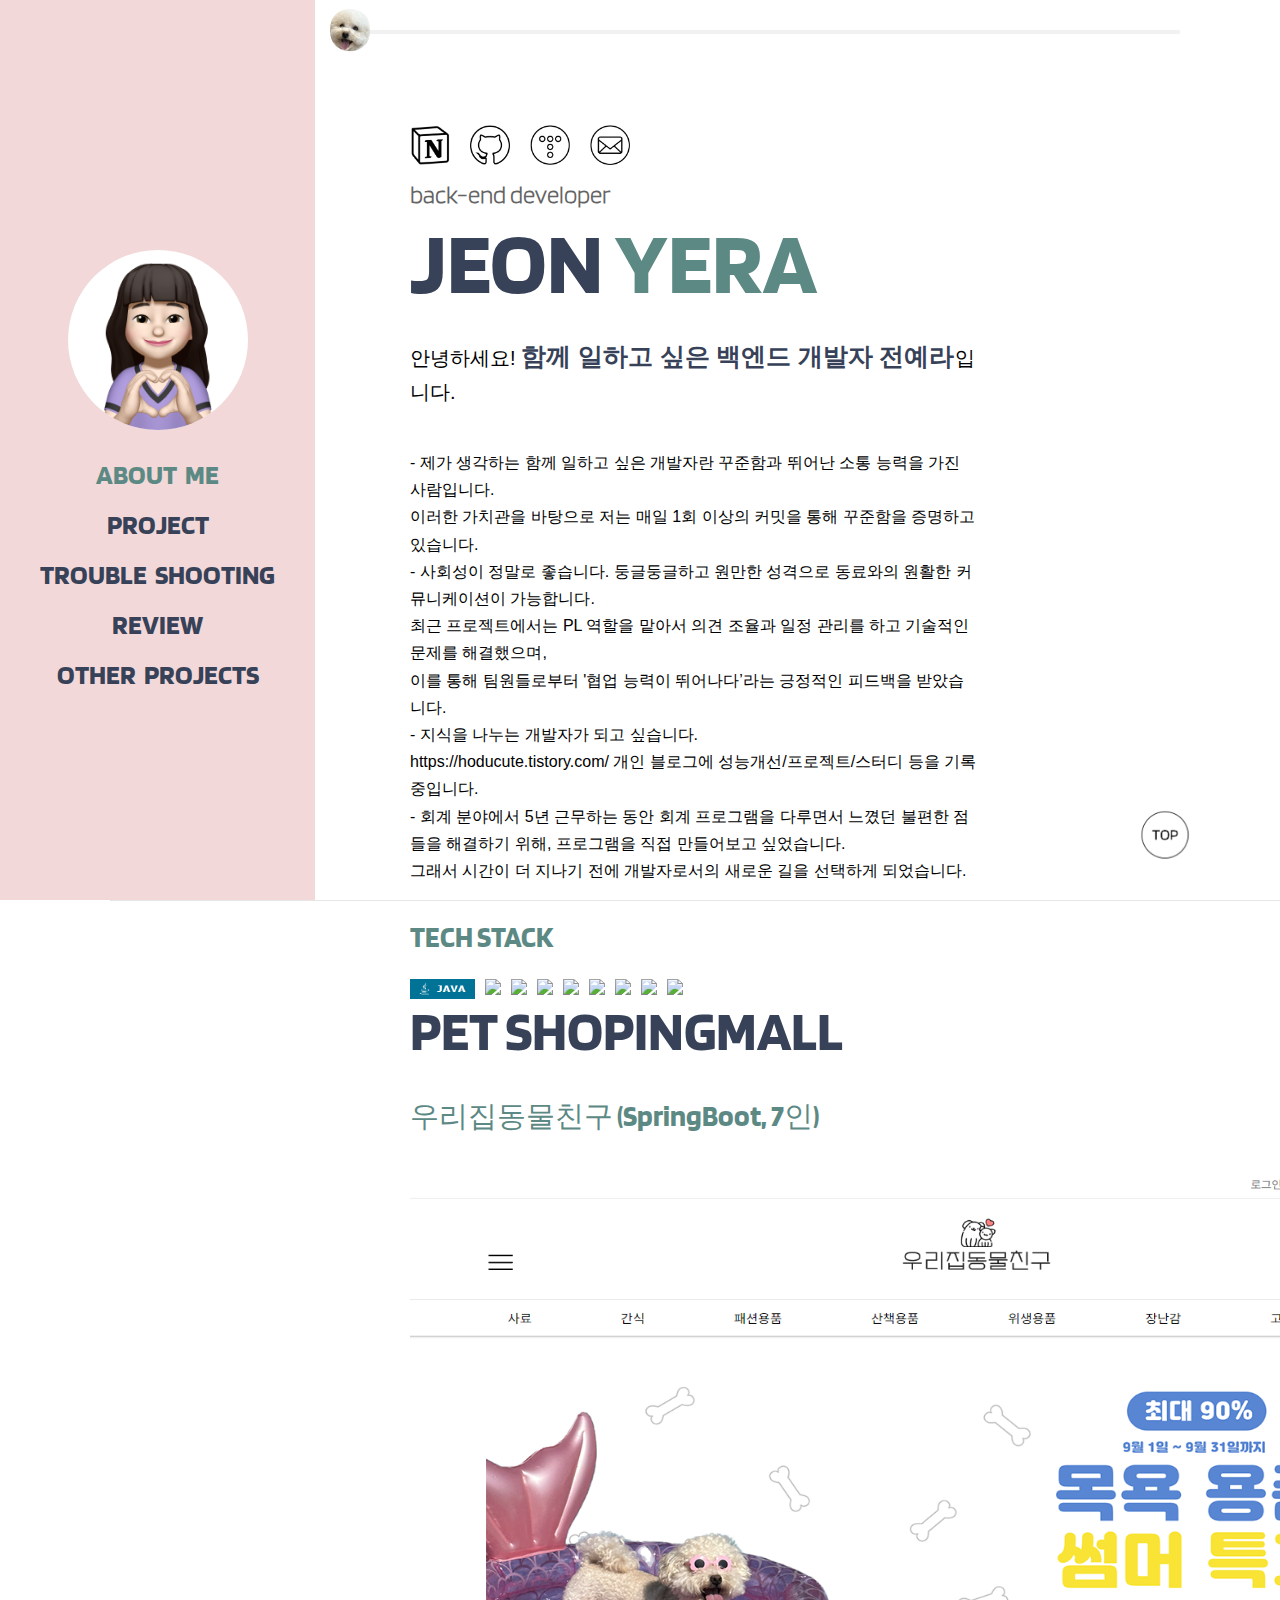
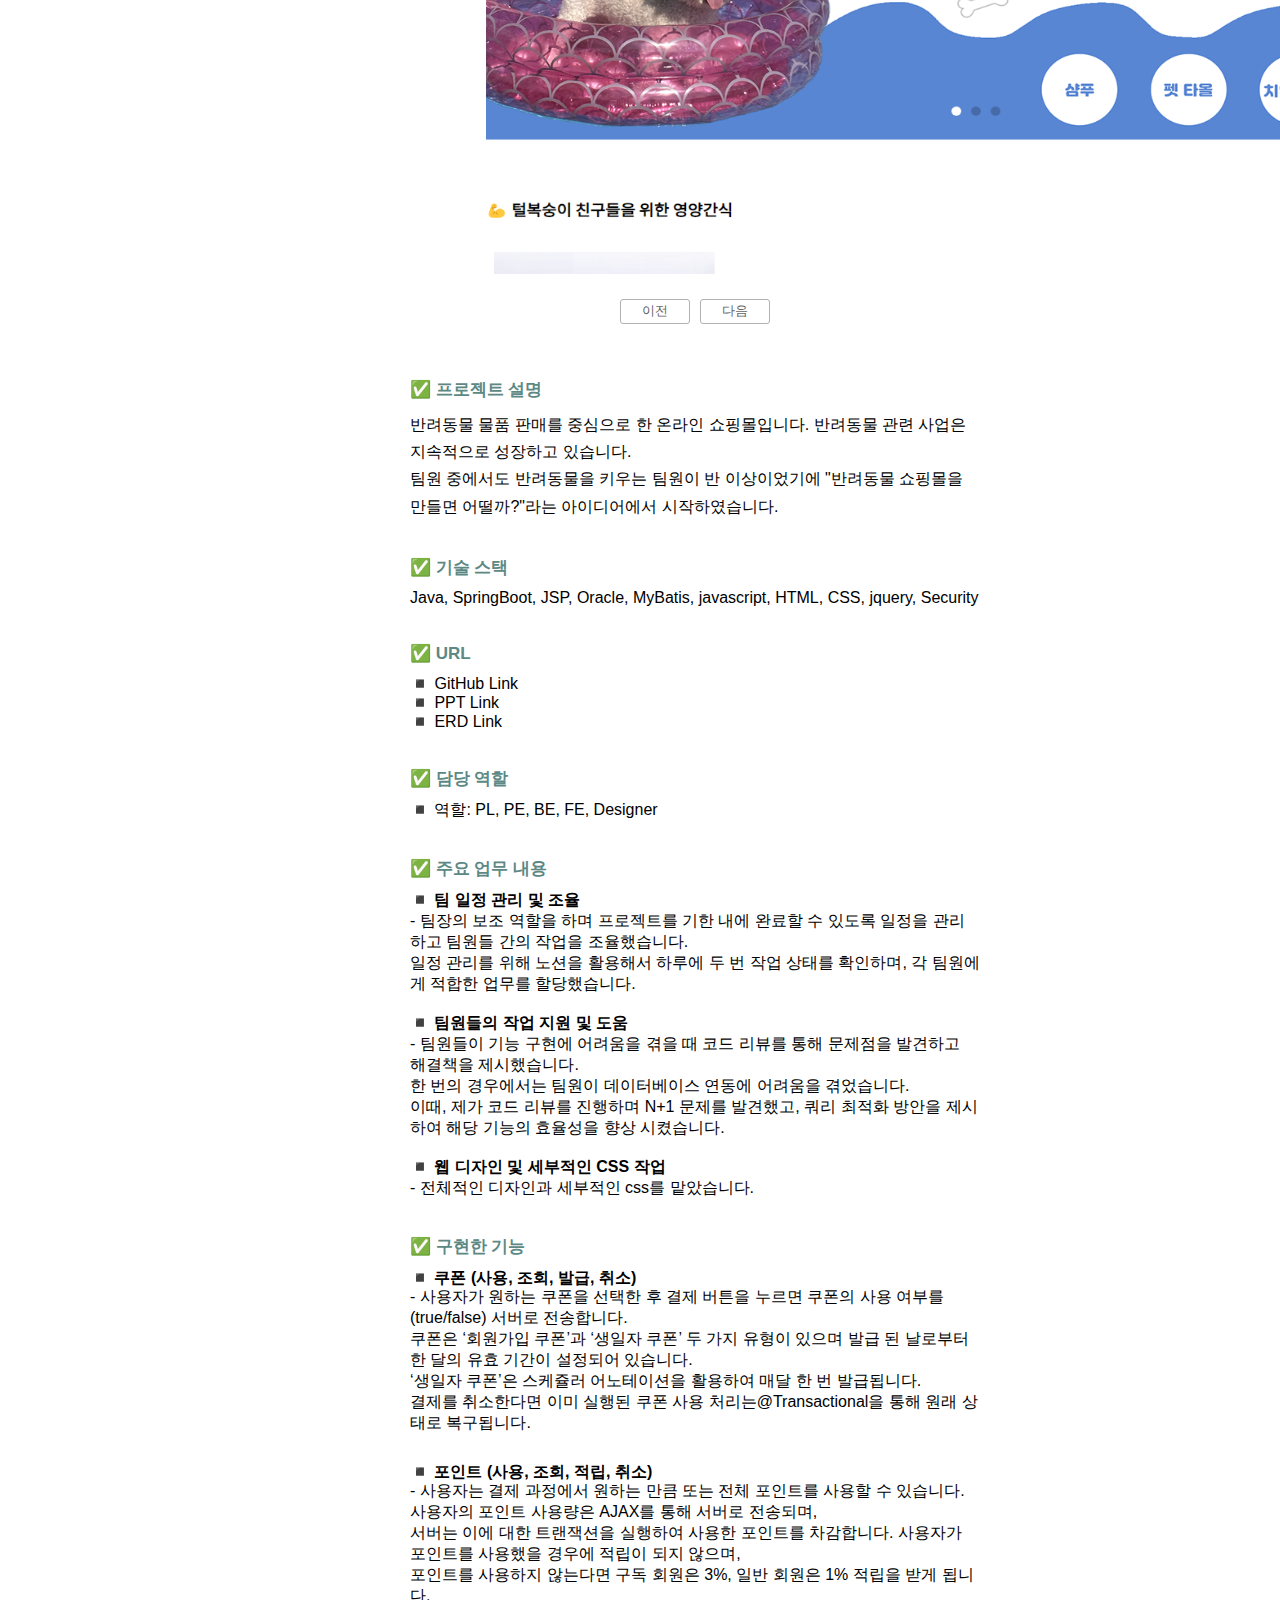
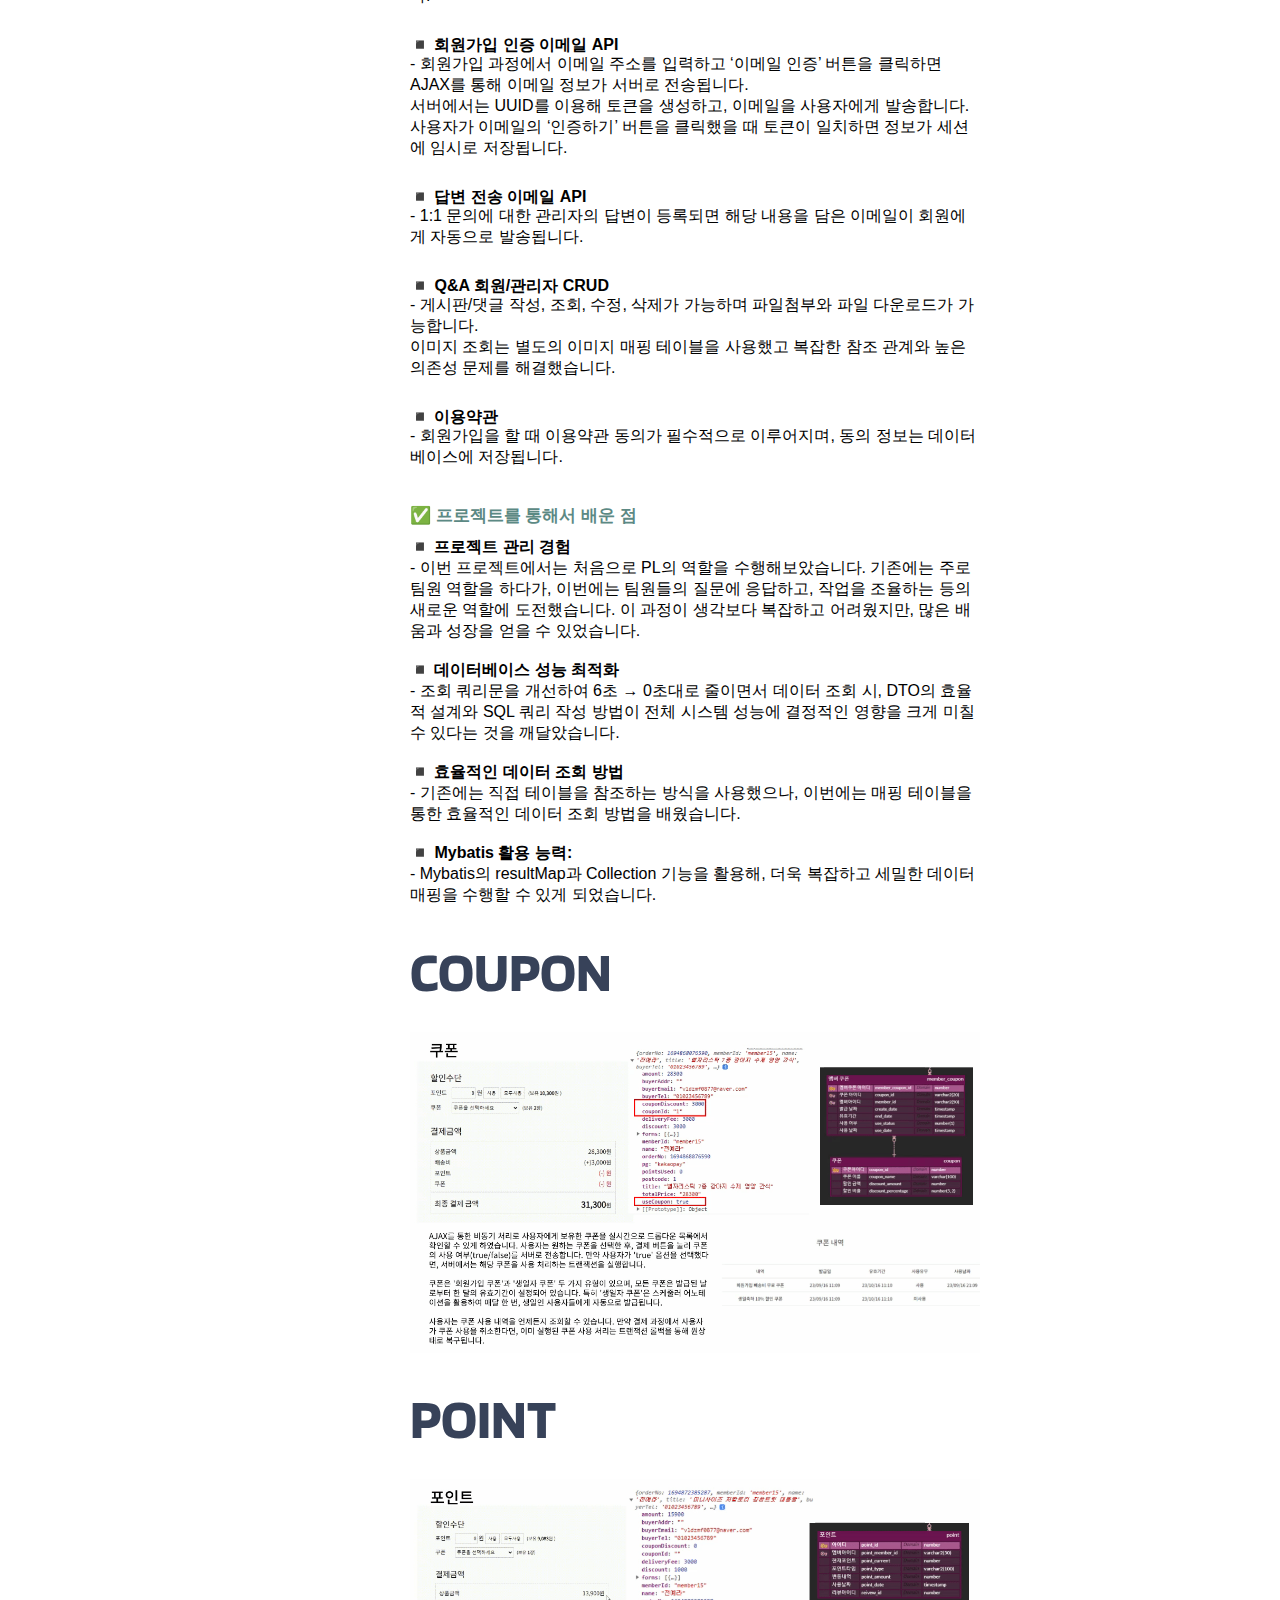
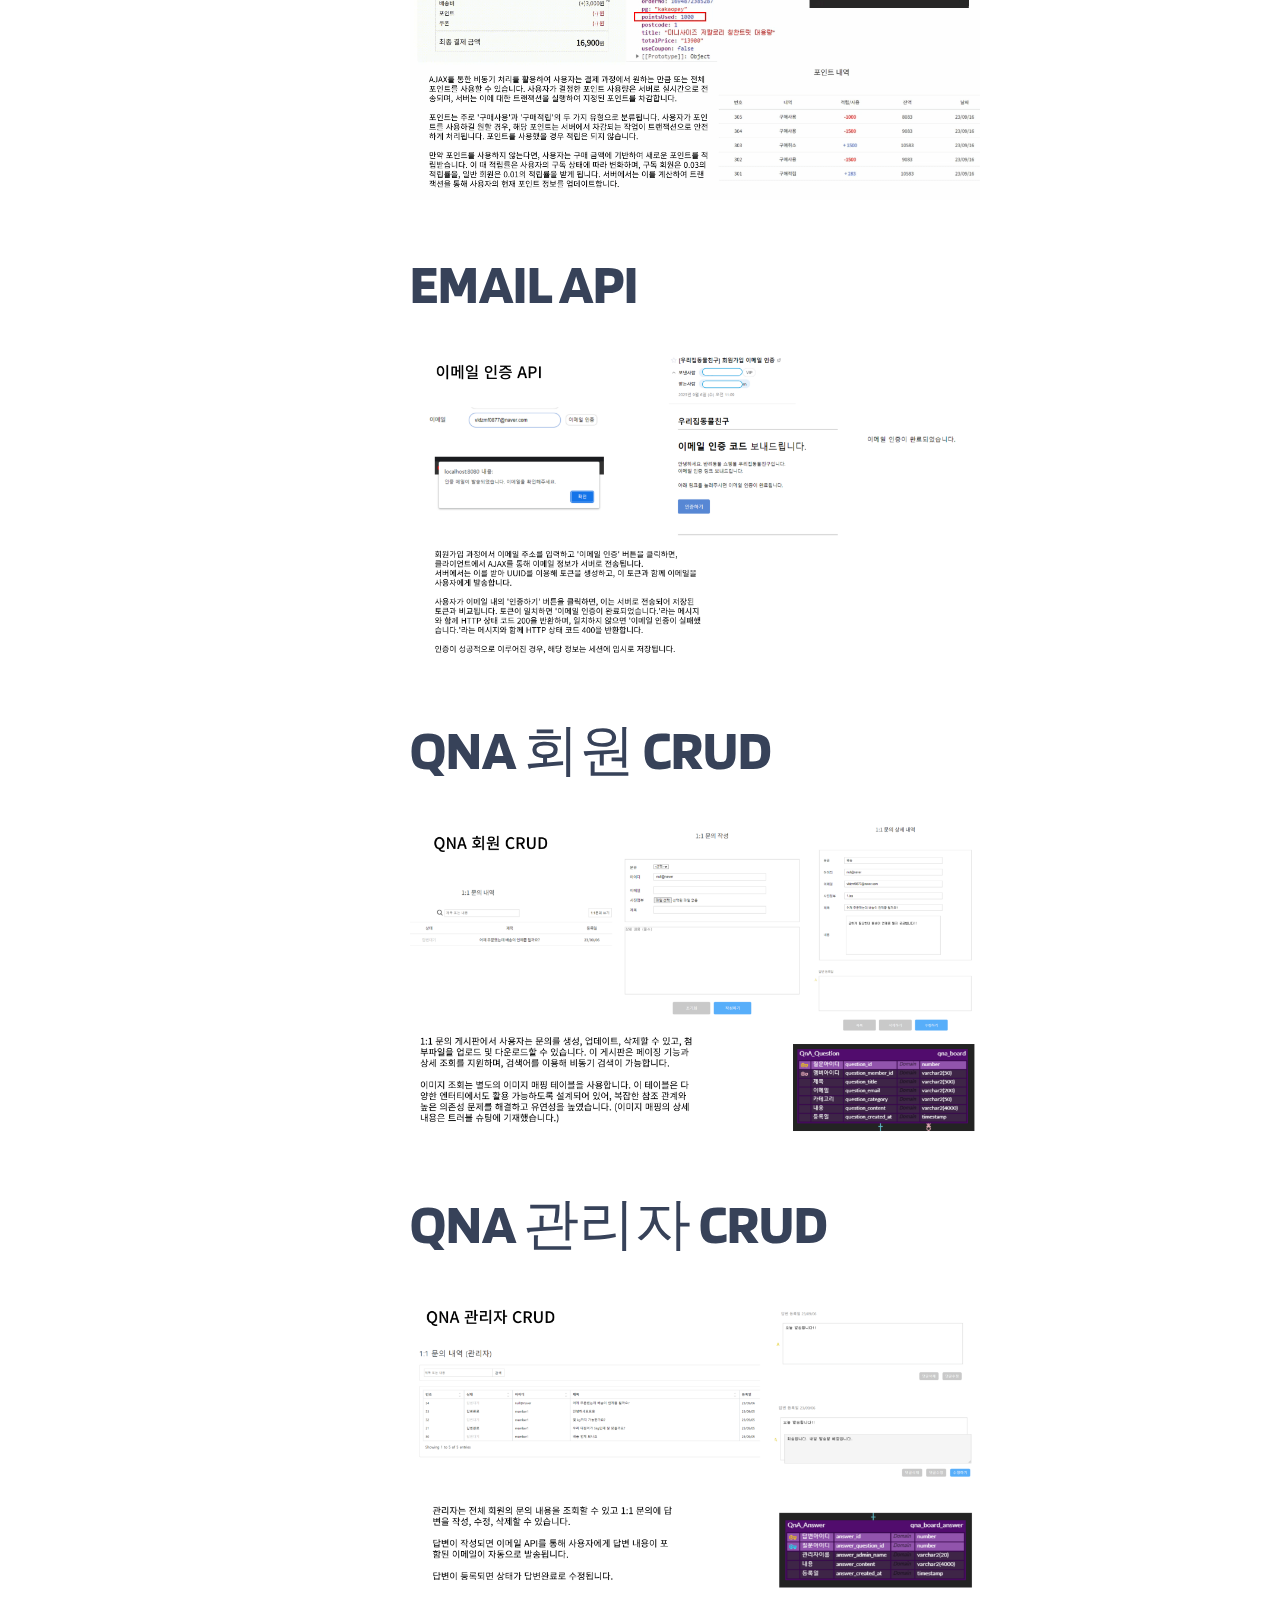
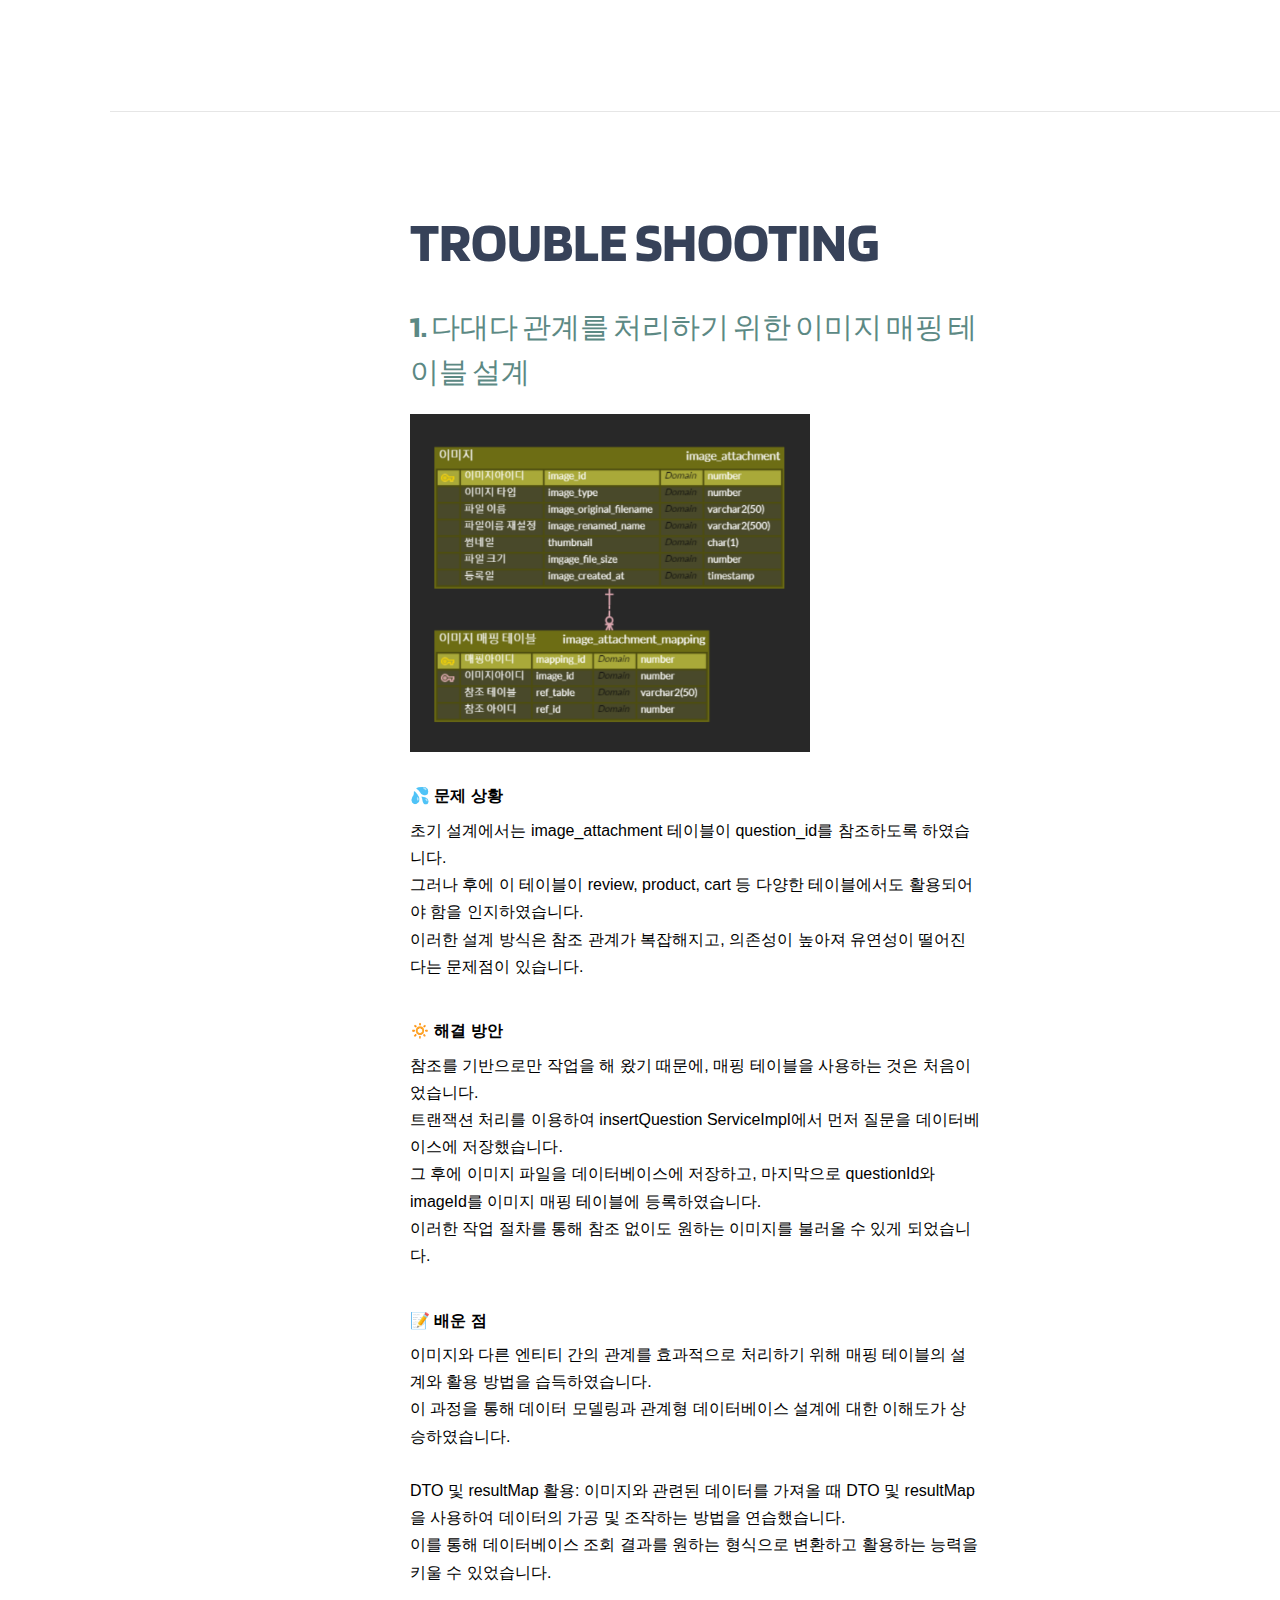
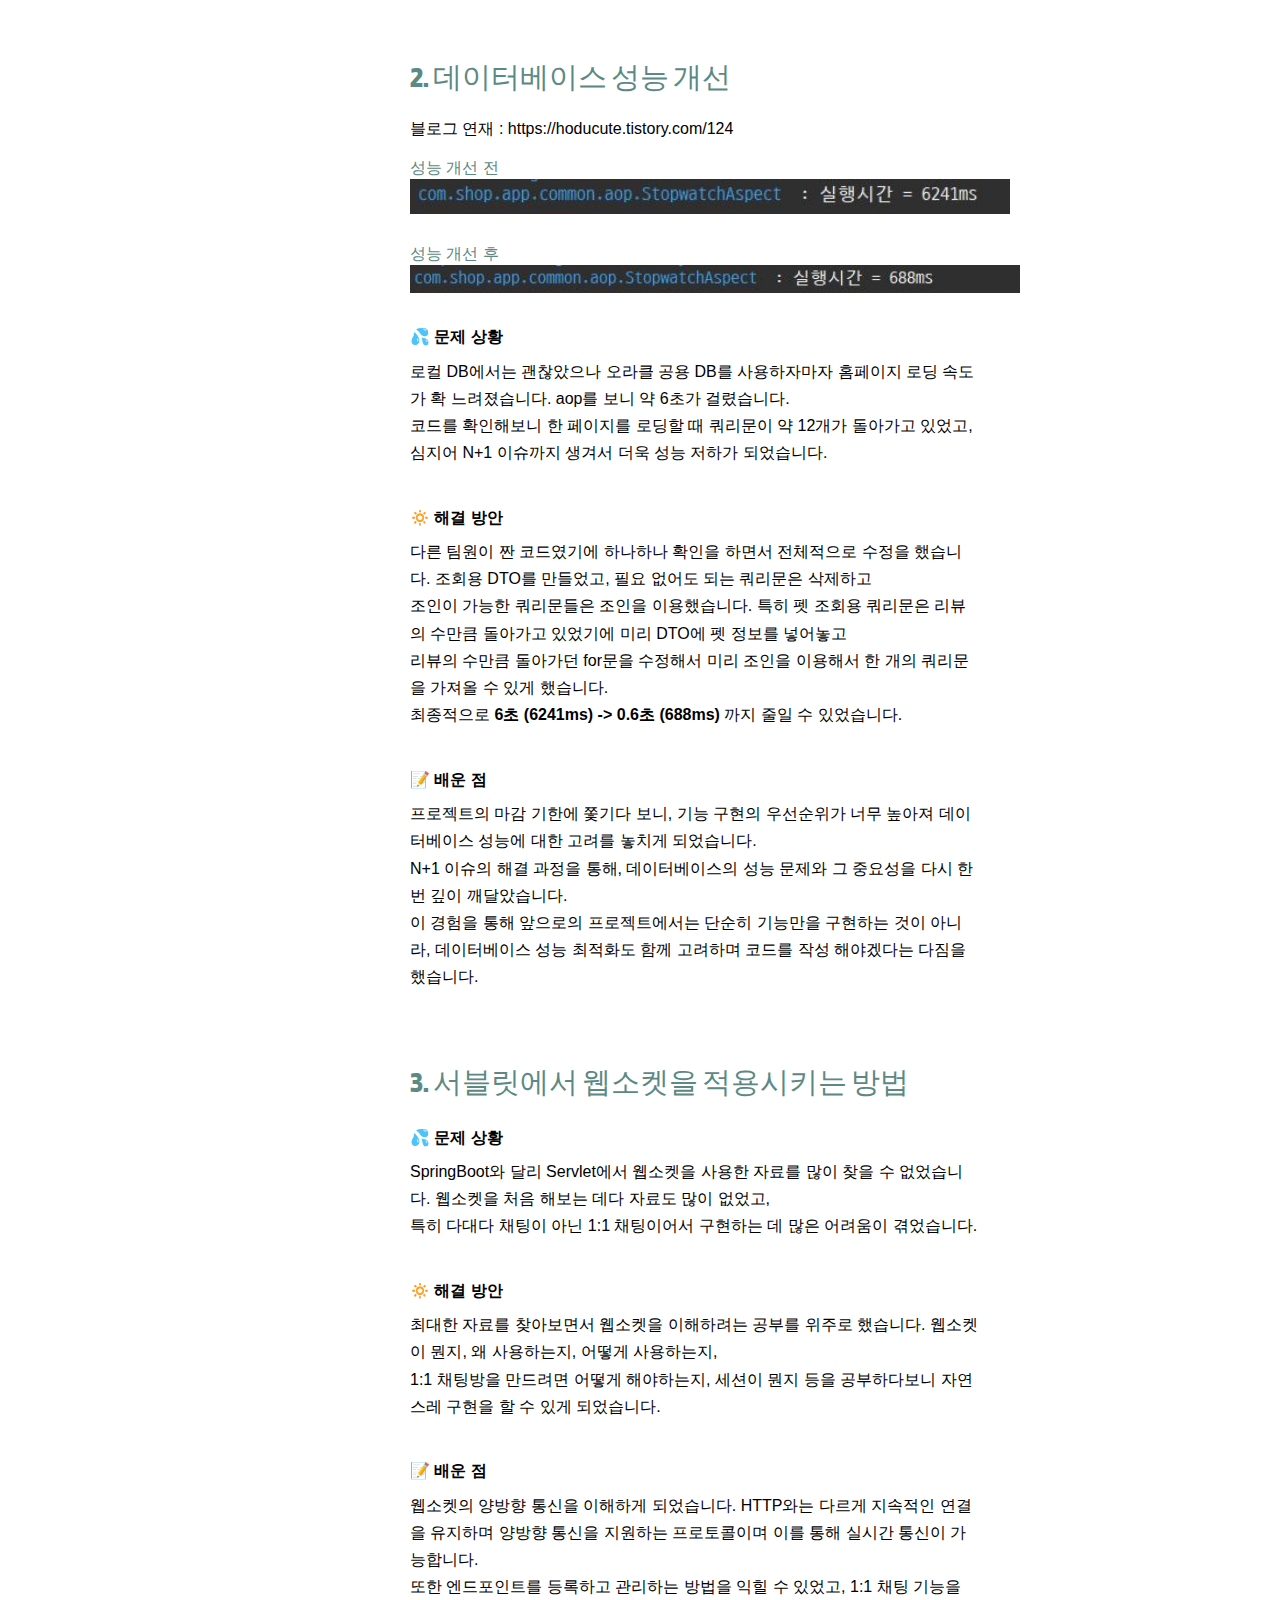
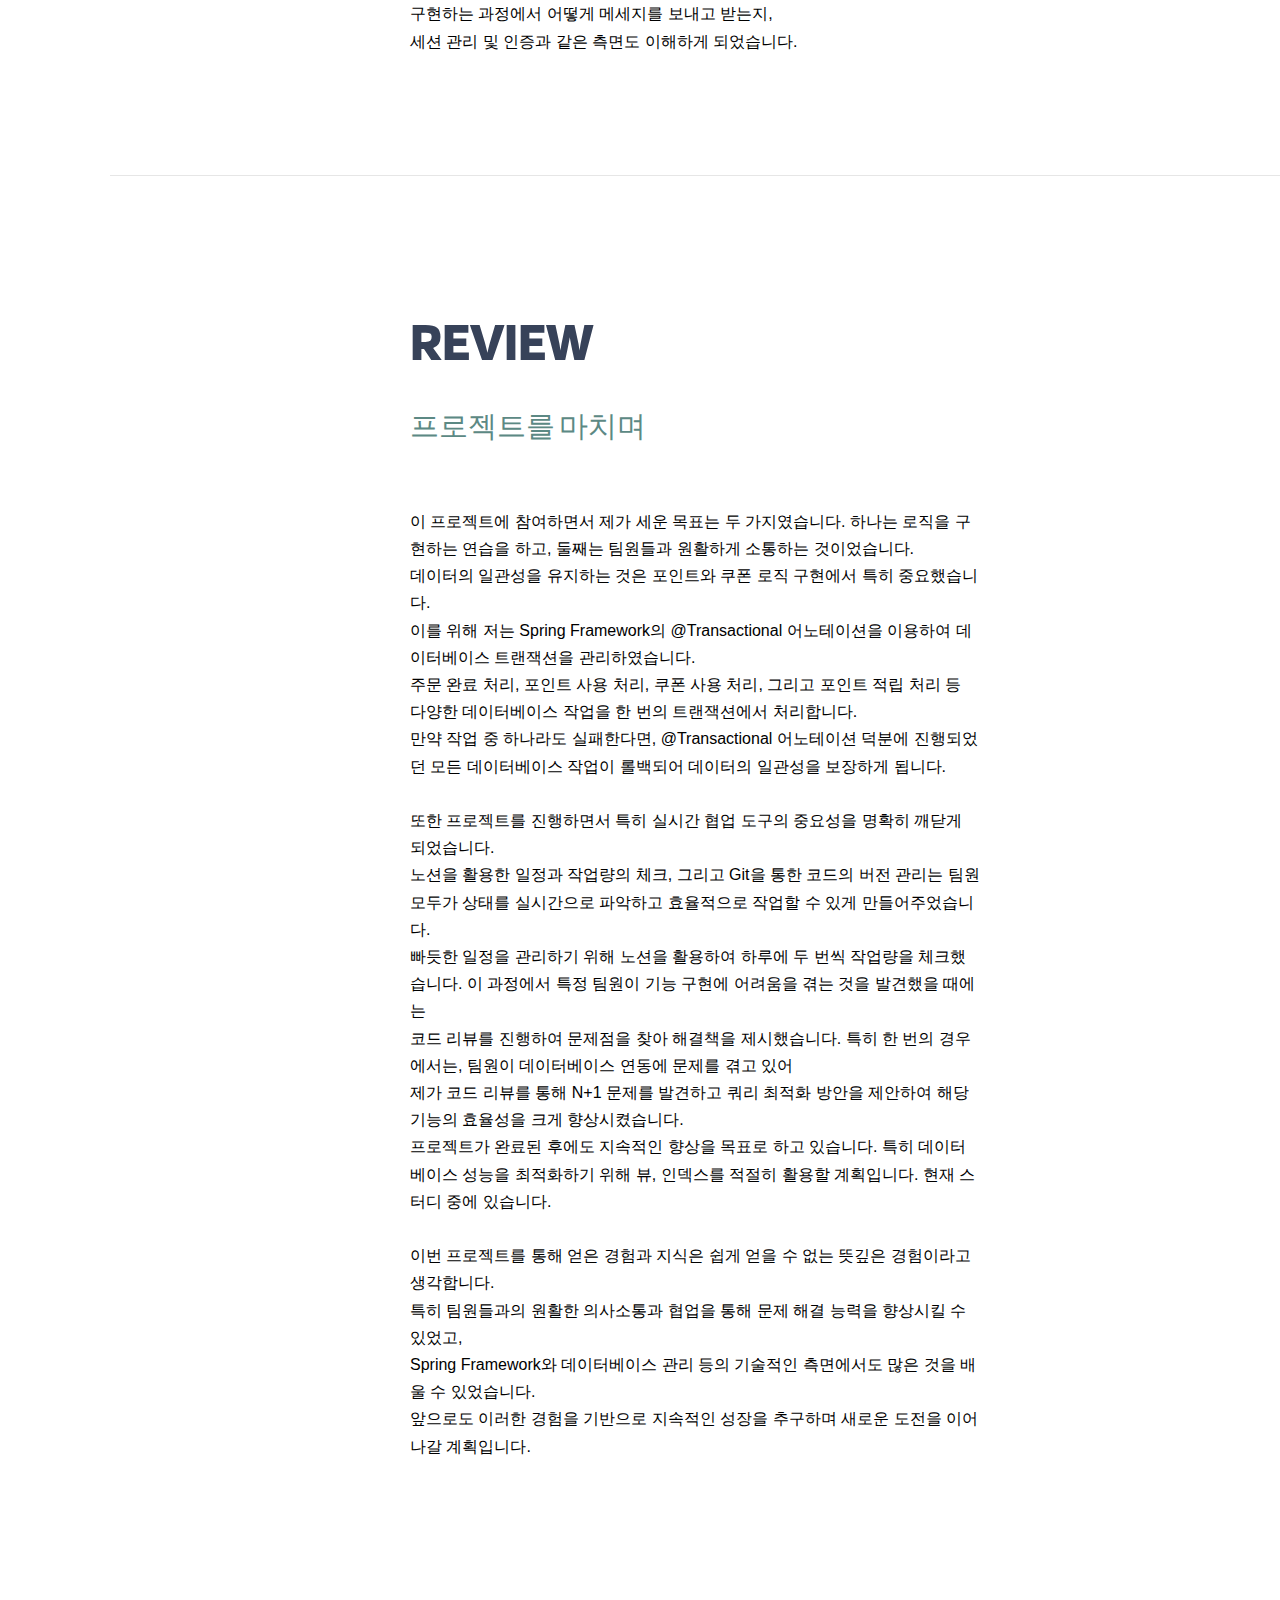
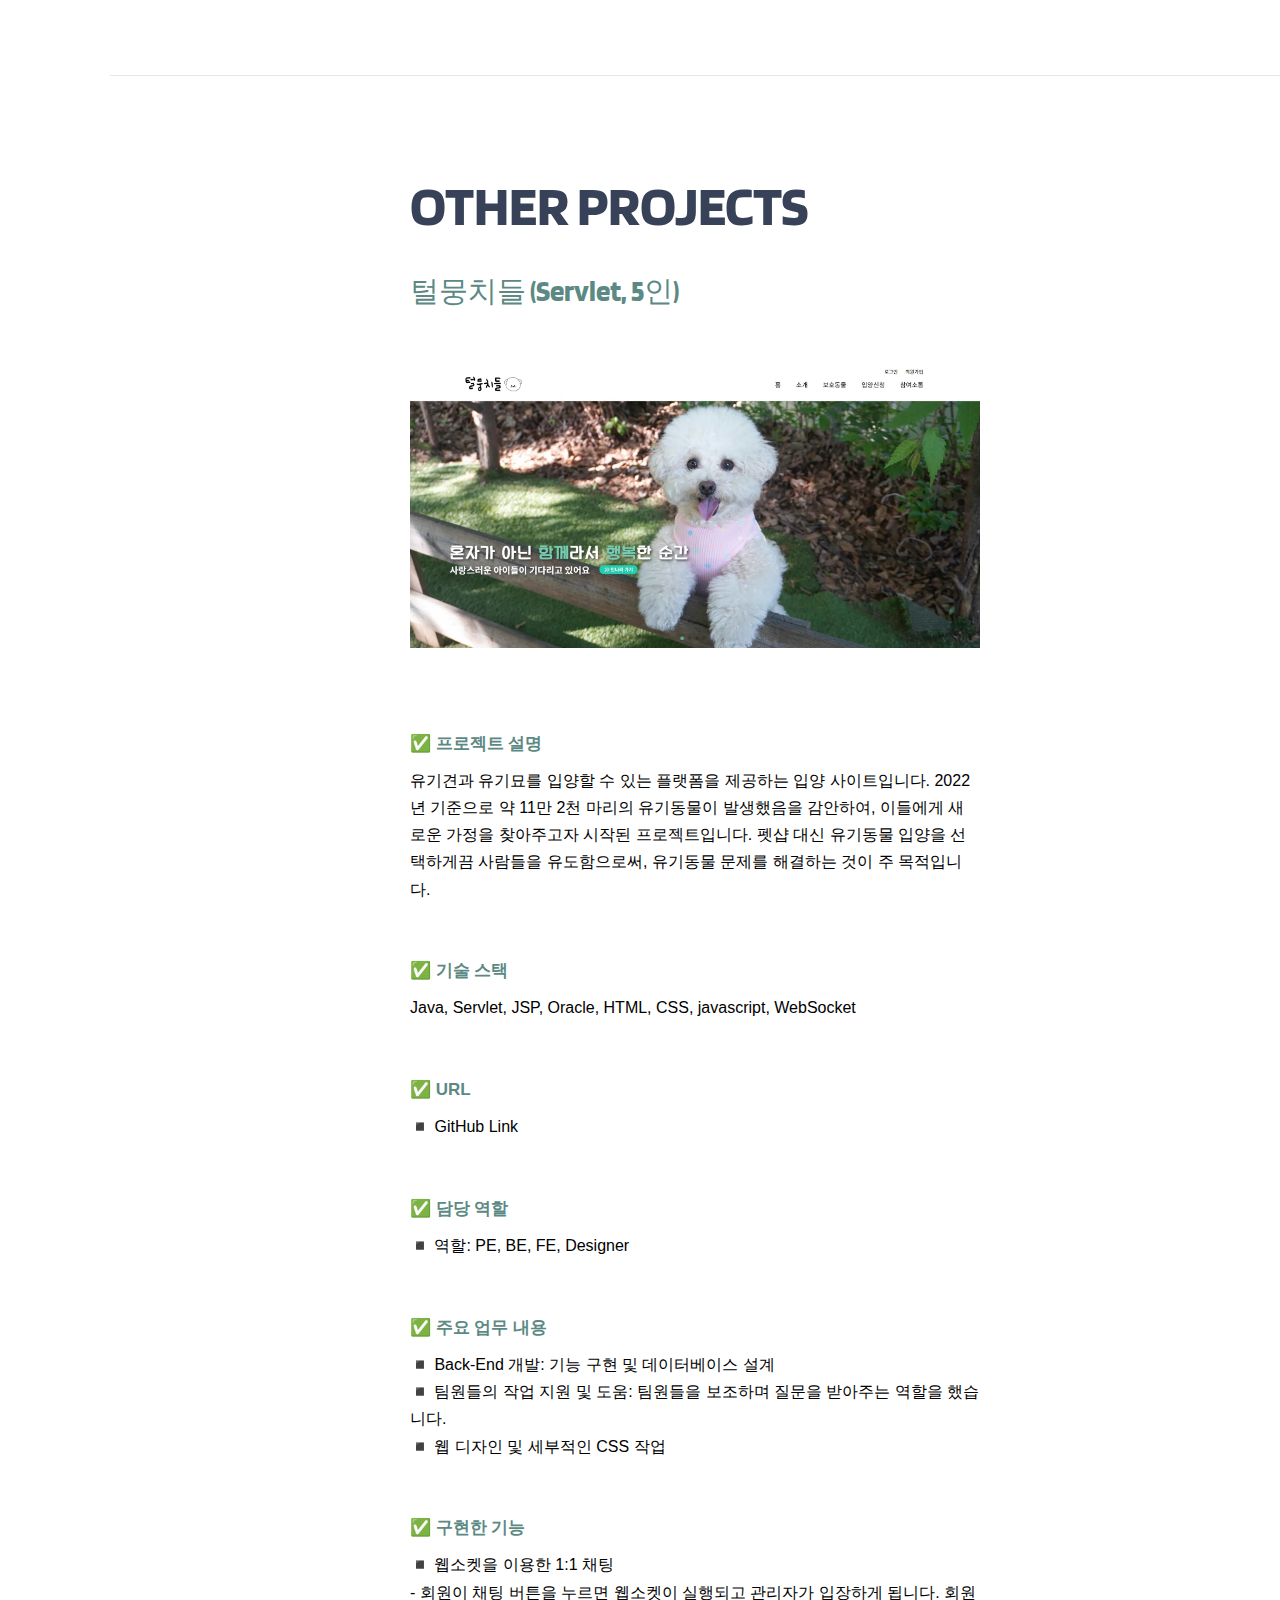
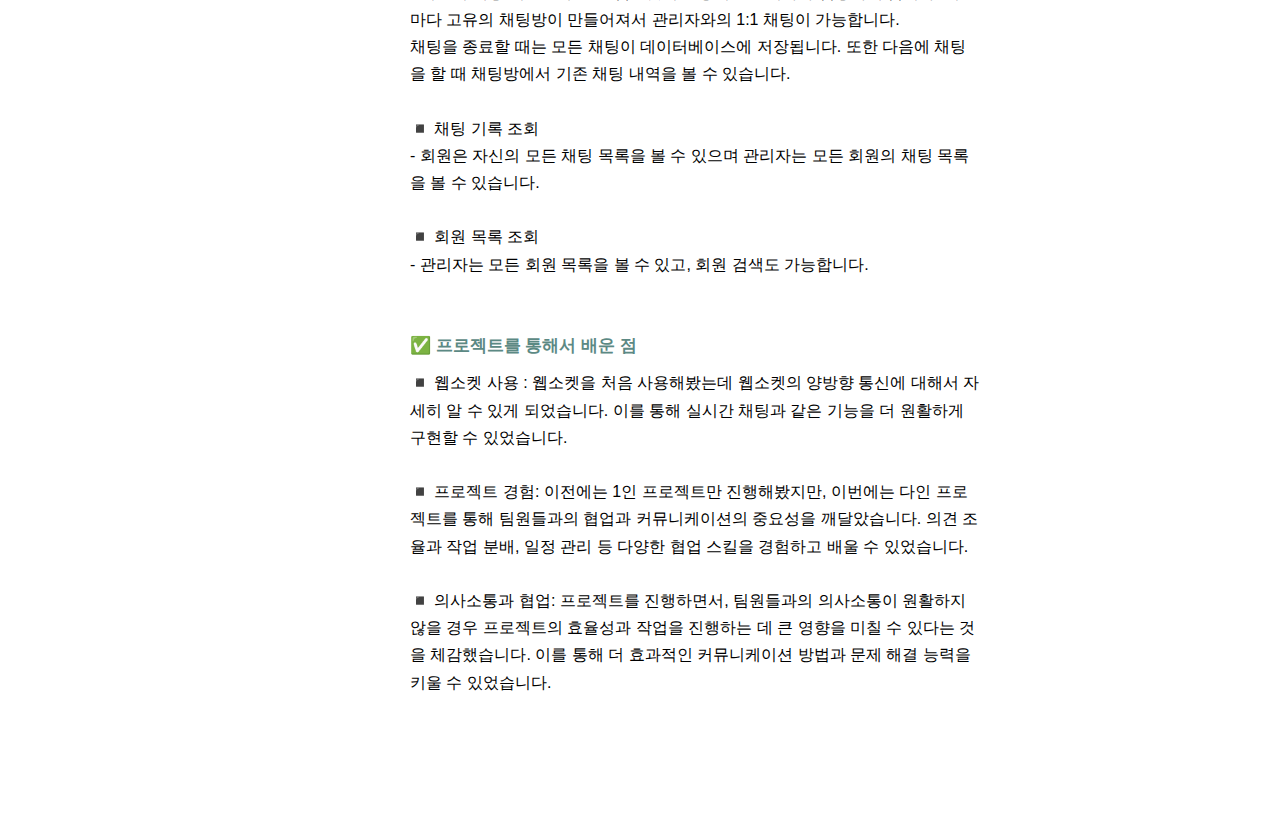
==== commit 37ad94e6: "수정" ====
--- a/index.html
+++ b/index.html
@@ -88,9 +88,7 @@
               <h3 class="title">JEON <span>YERA</span></h3>
               <div class="desc">
                 <div class="desc0">안녕하세요! <strong>함께 일하고 싶은</strong>
-                <strong>백엔드 개발자 전예라</strong>입니다.<br />
-                요즘엔 새로운 과제에 끊임없이 도전하고 문제를 해결하는 것에 재미를
-                느끼는 중입니다.<br /></div>
+                <strong>백엔드 개발자 전예라</strong>입니다.<br /></div>
                 - 제가 생각하는 함께 일하고 싶은 개발자란 꾸준함과 뛰어난 소통 능력을 가진 사람입니다. <br />이러한 가치관을 바탕으로 저는 매일 1회 이상의 커밋을 통해 꾸준함을 증명하고 있습니다.<br />
                 - 사회성이 정말로 좋습니다. 둥글둥글하고 원만한 성격으로 동료와의 원활한 커뮤니케이션이 가능합니다. <br />최근 프로젝트에서는 PL 역할을 맡아서 의견 조율과 일정 관리를 하고 기술적인 문제를 해결했으며, <br />이를 통해 팀원들로부터 '협업 능력이 뛰어나다’라는 긍정적인 피드백을 받았습니다.<br />
                 - 지식을 나누는 개발자가 되고 싶습니다. <a href="https://hoducute.tistory.com/">https://hoducute.tistory.com/ 개인 블로그에 성능개선/프로젝트/스터디 등을 기록 중입니다.</a>
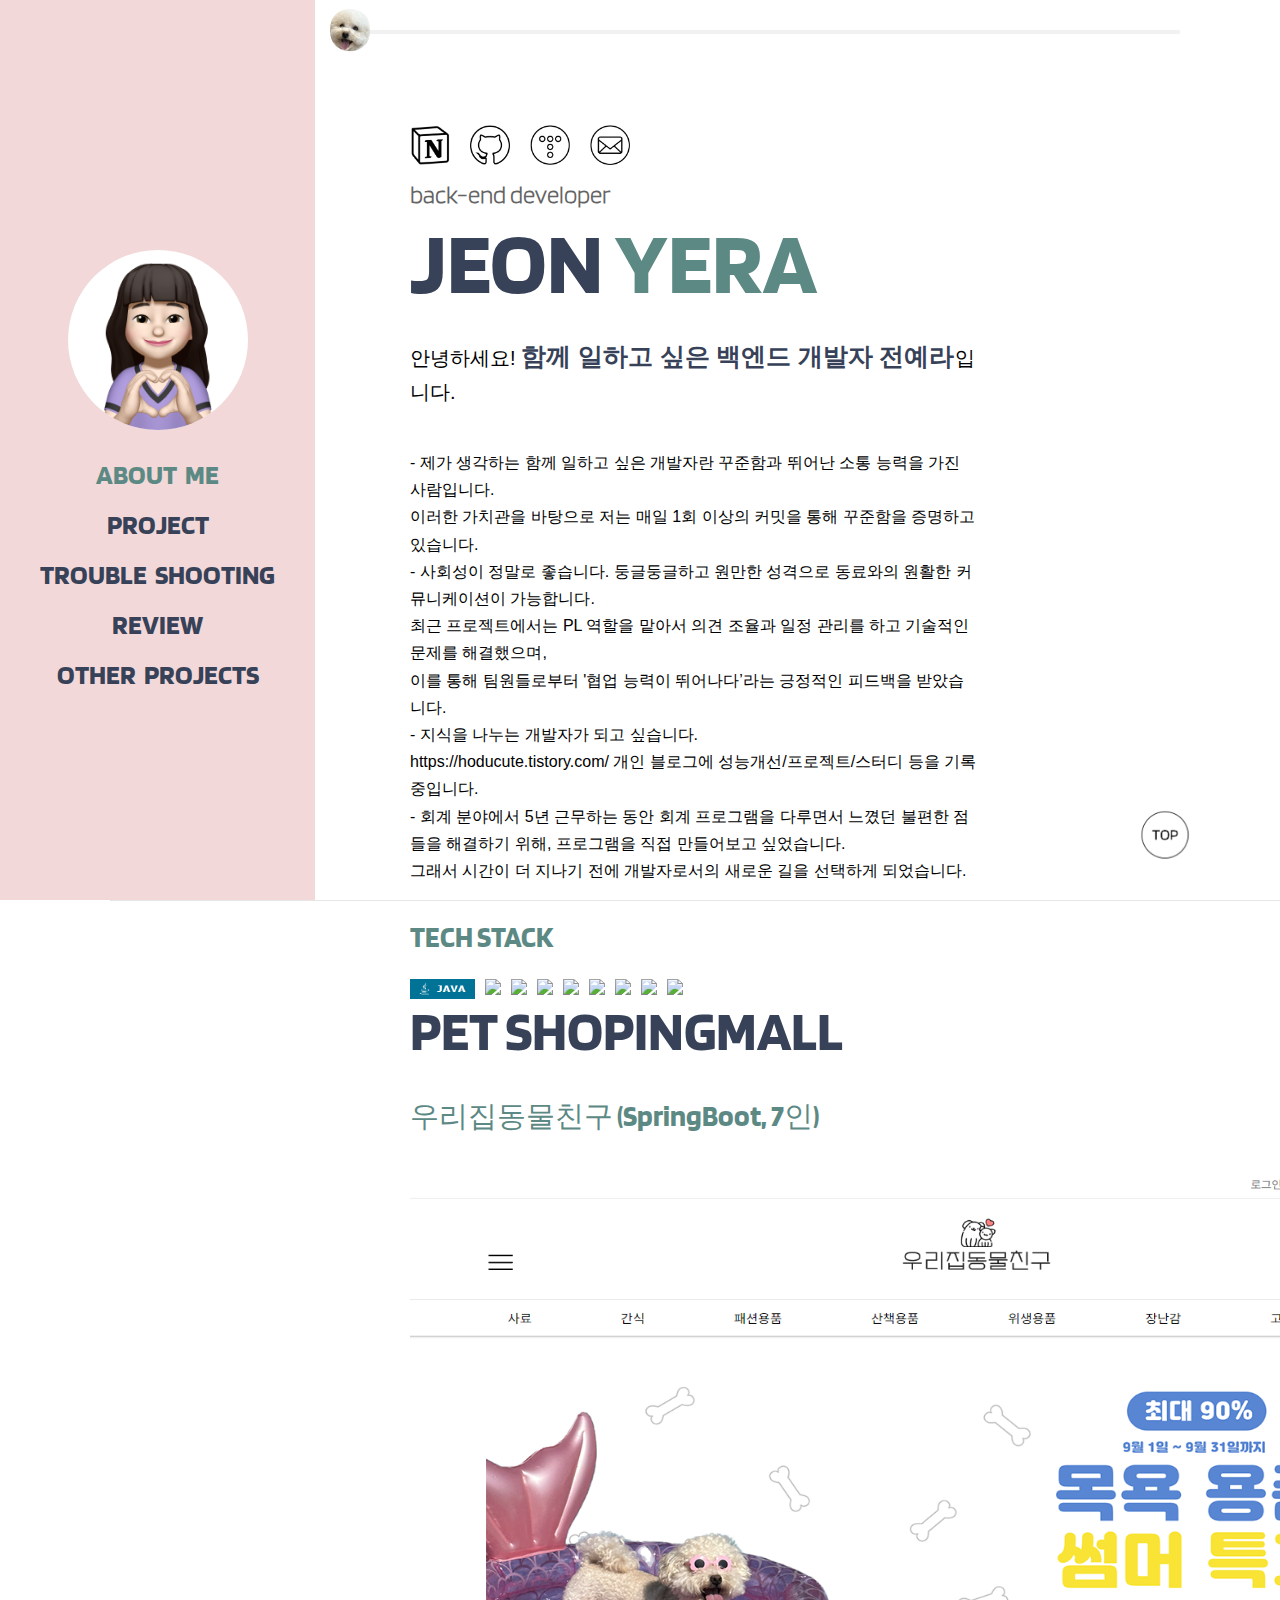
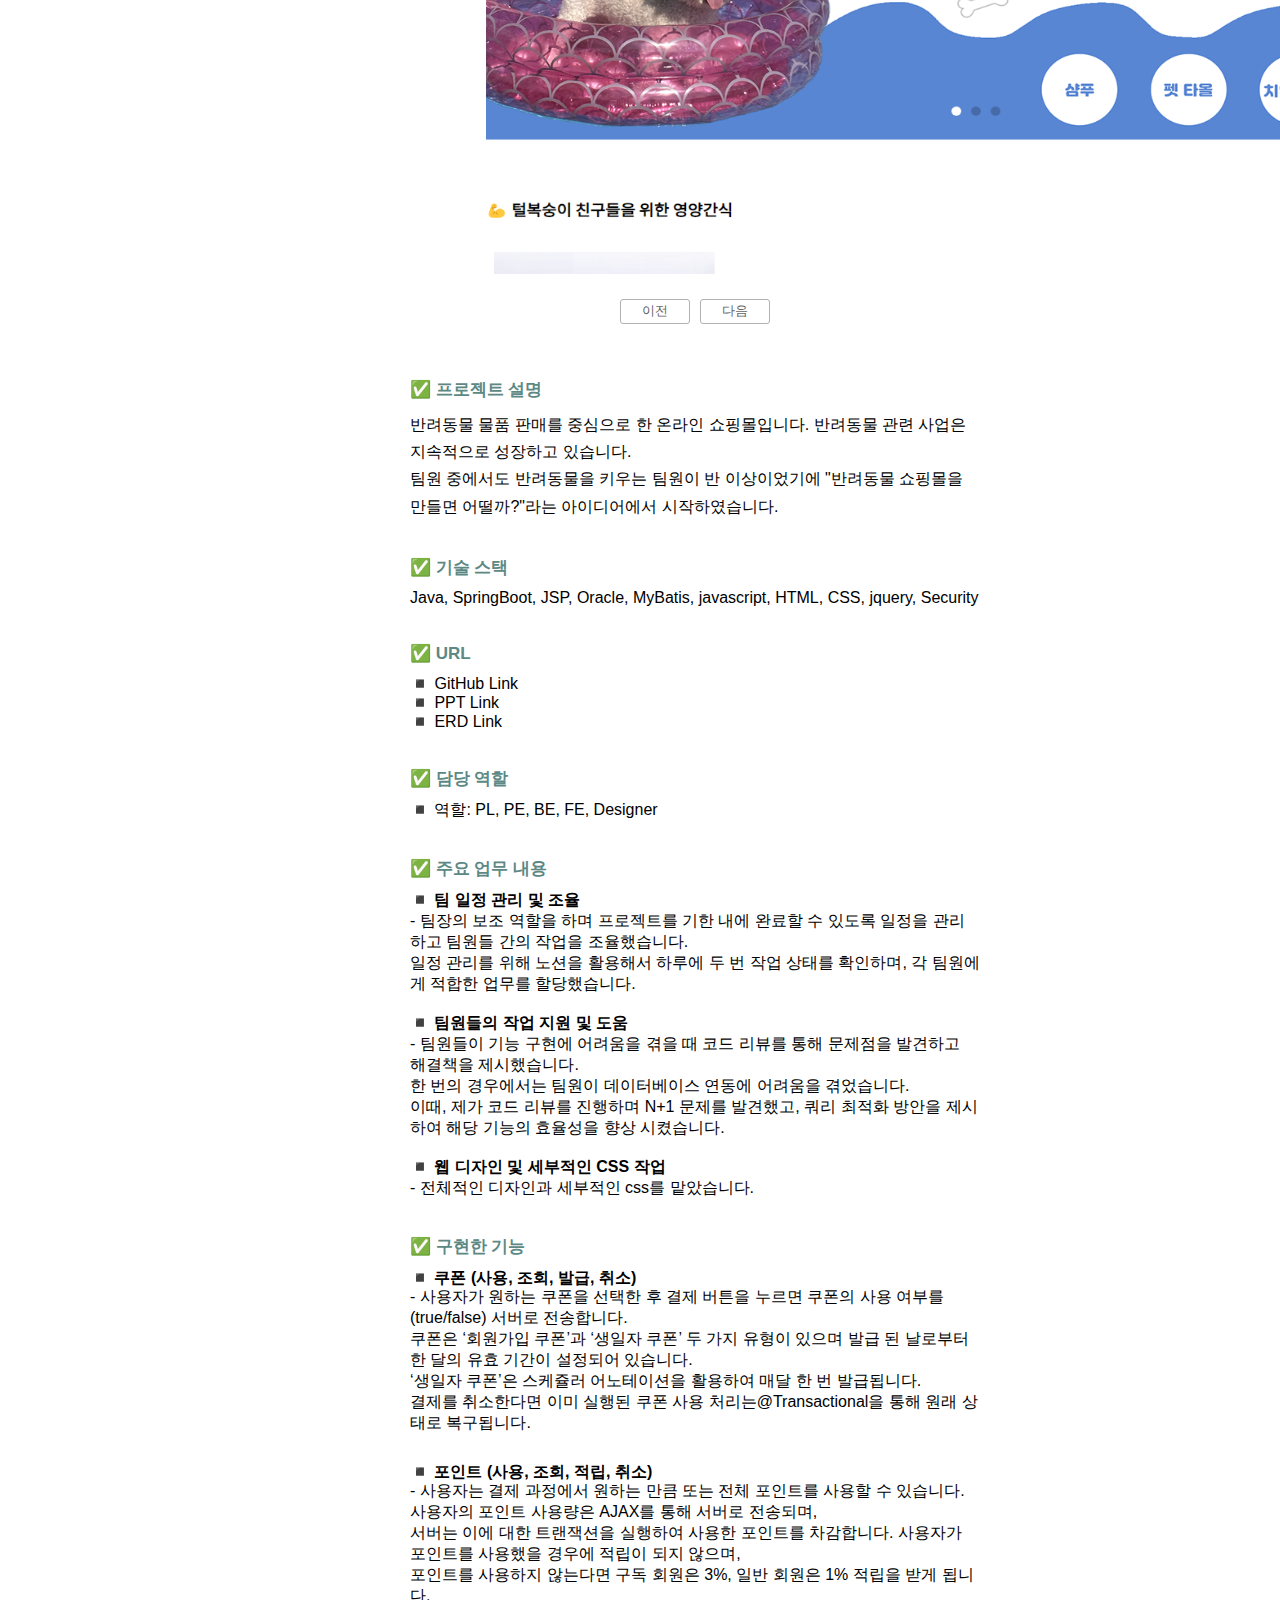
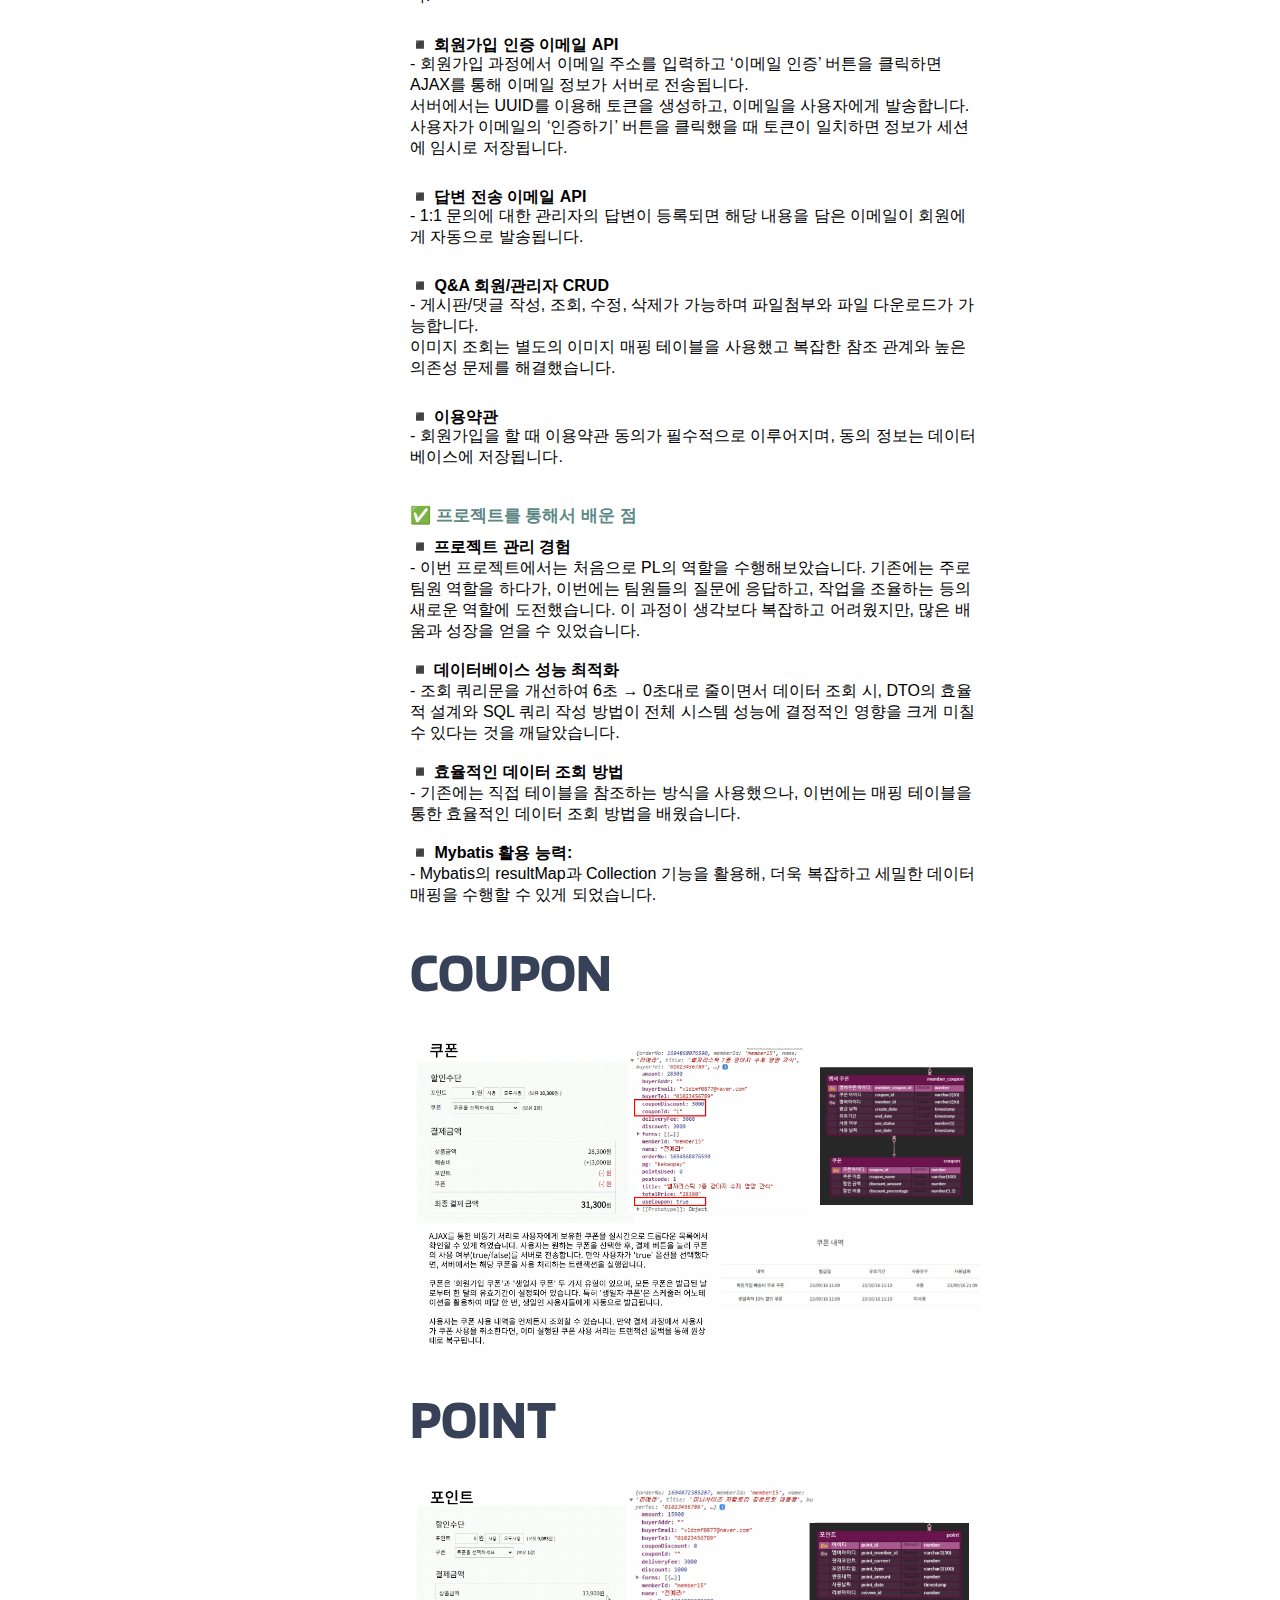
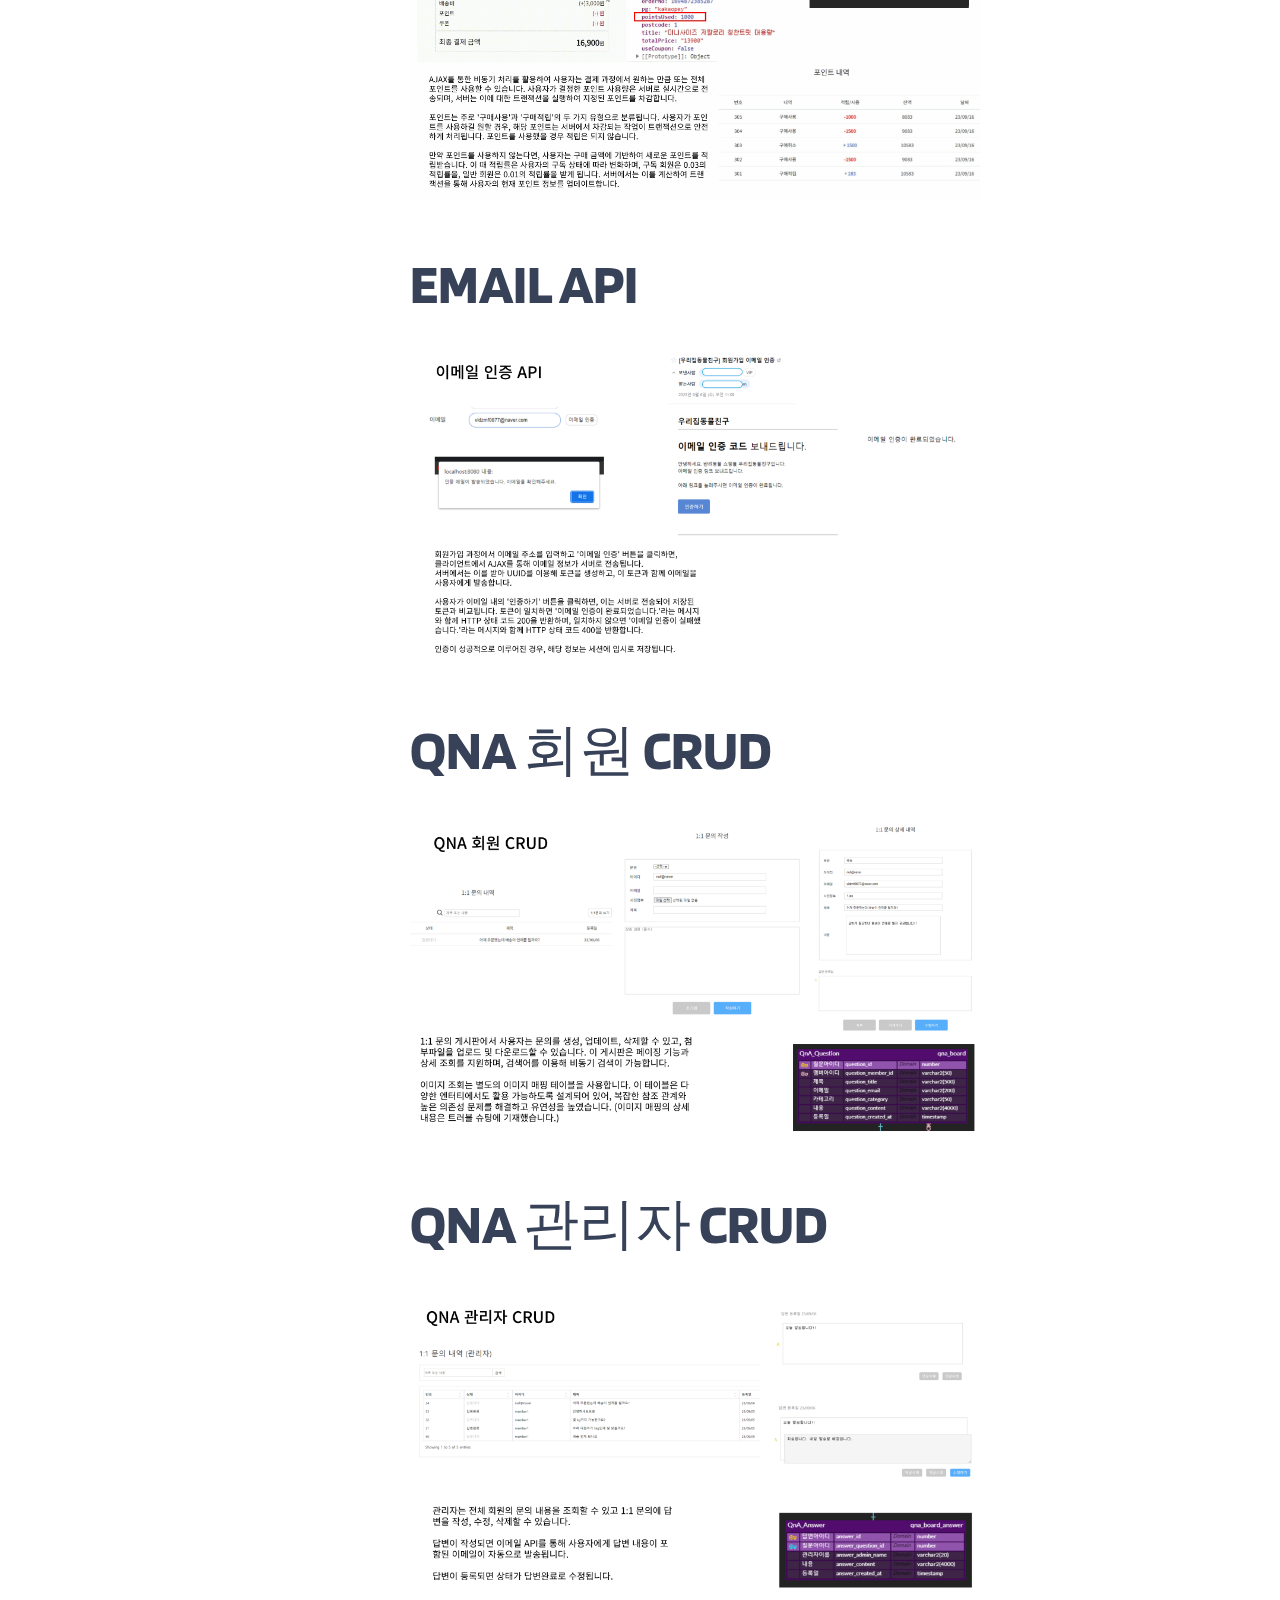
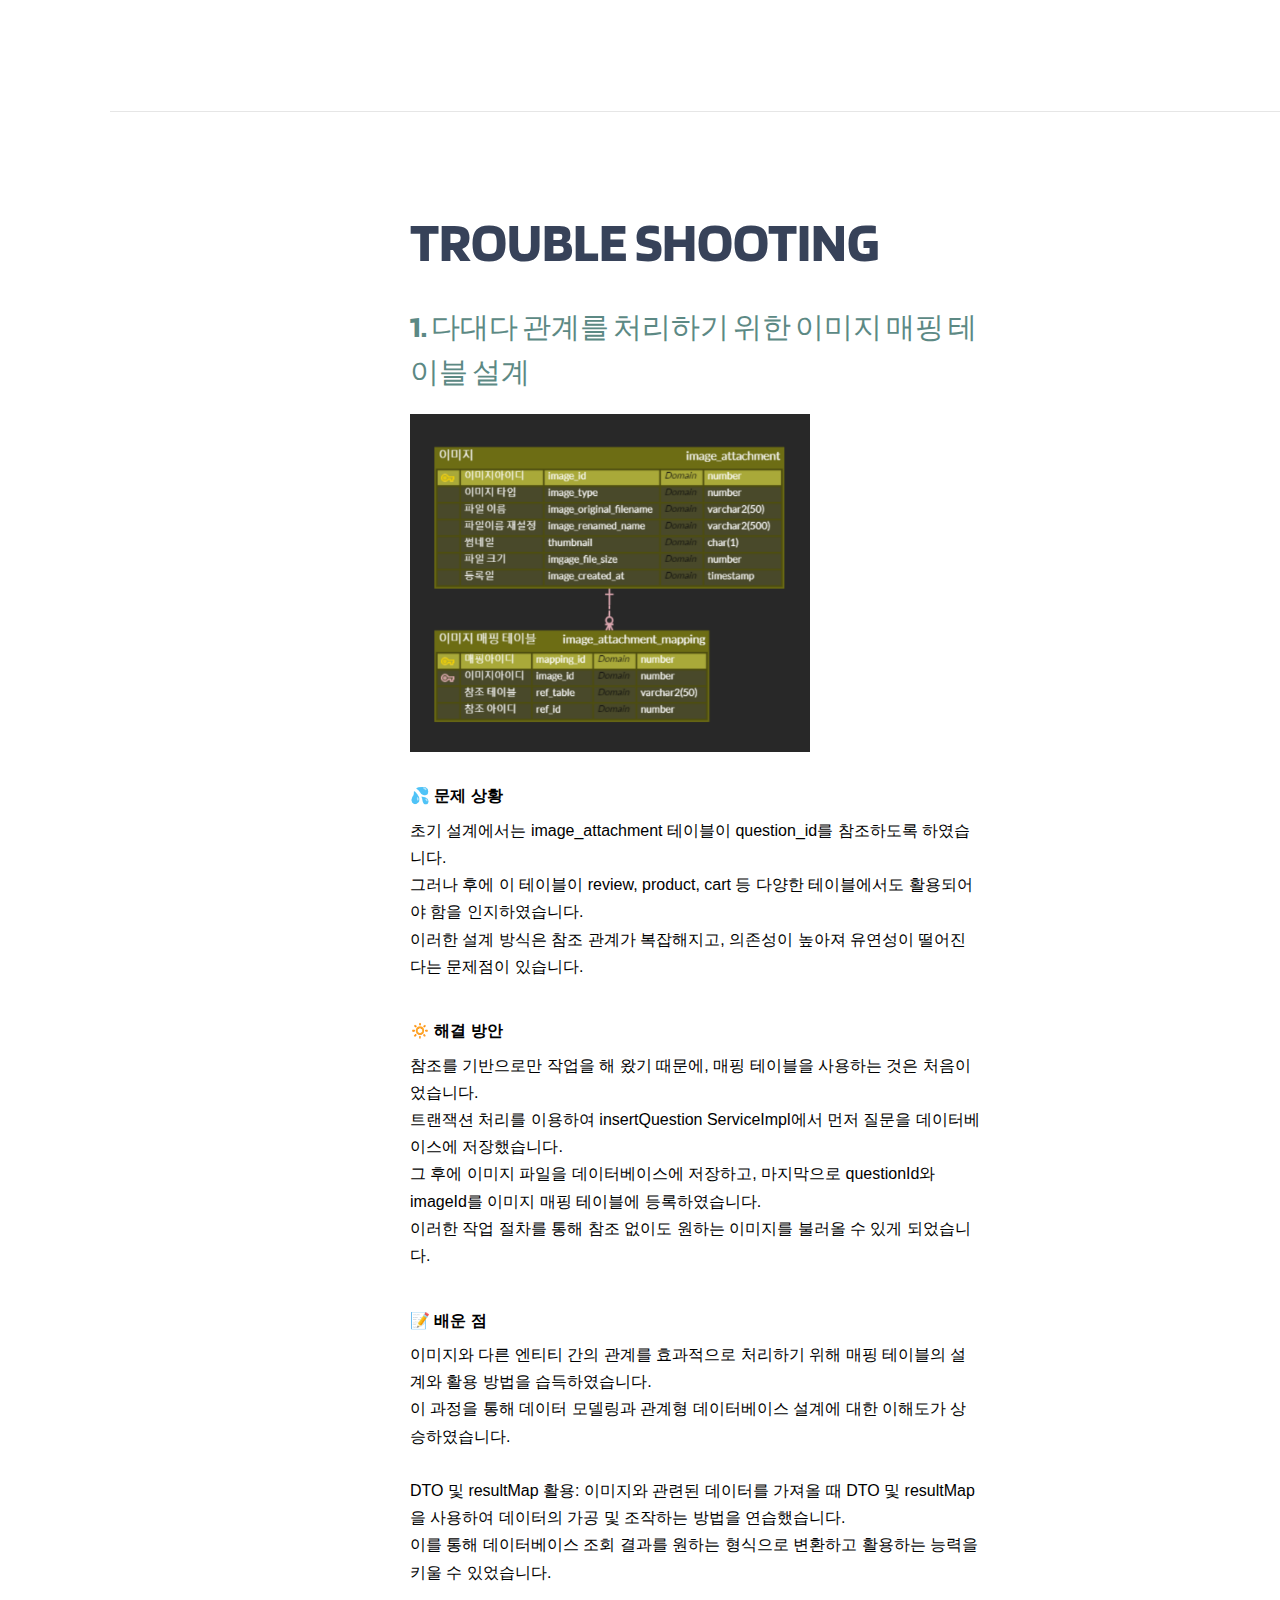
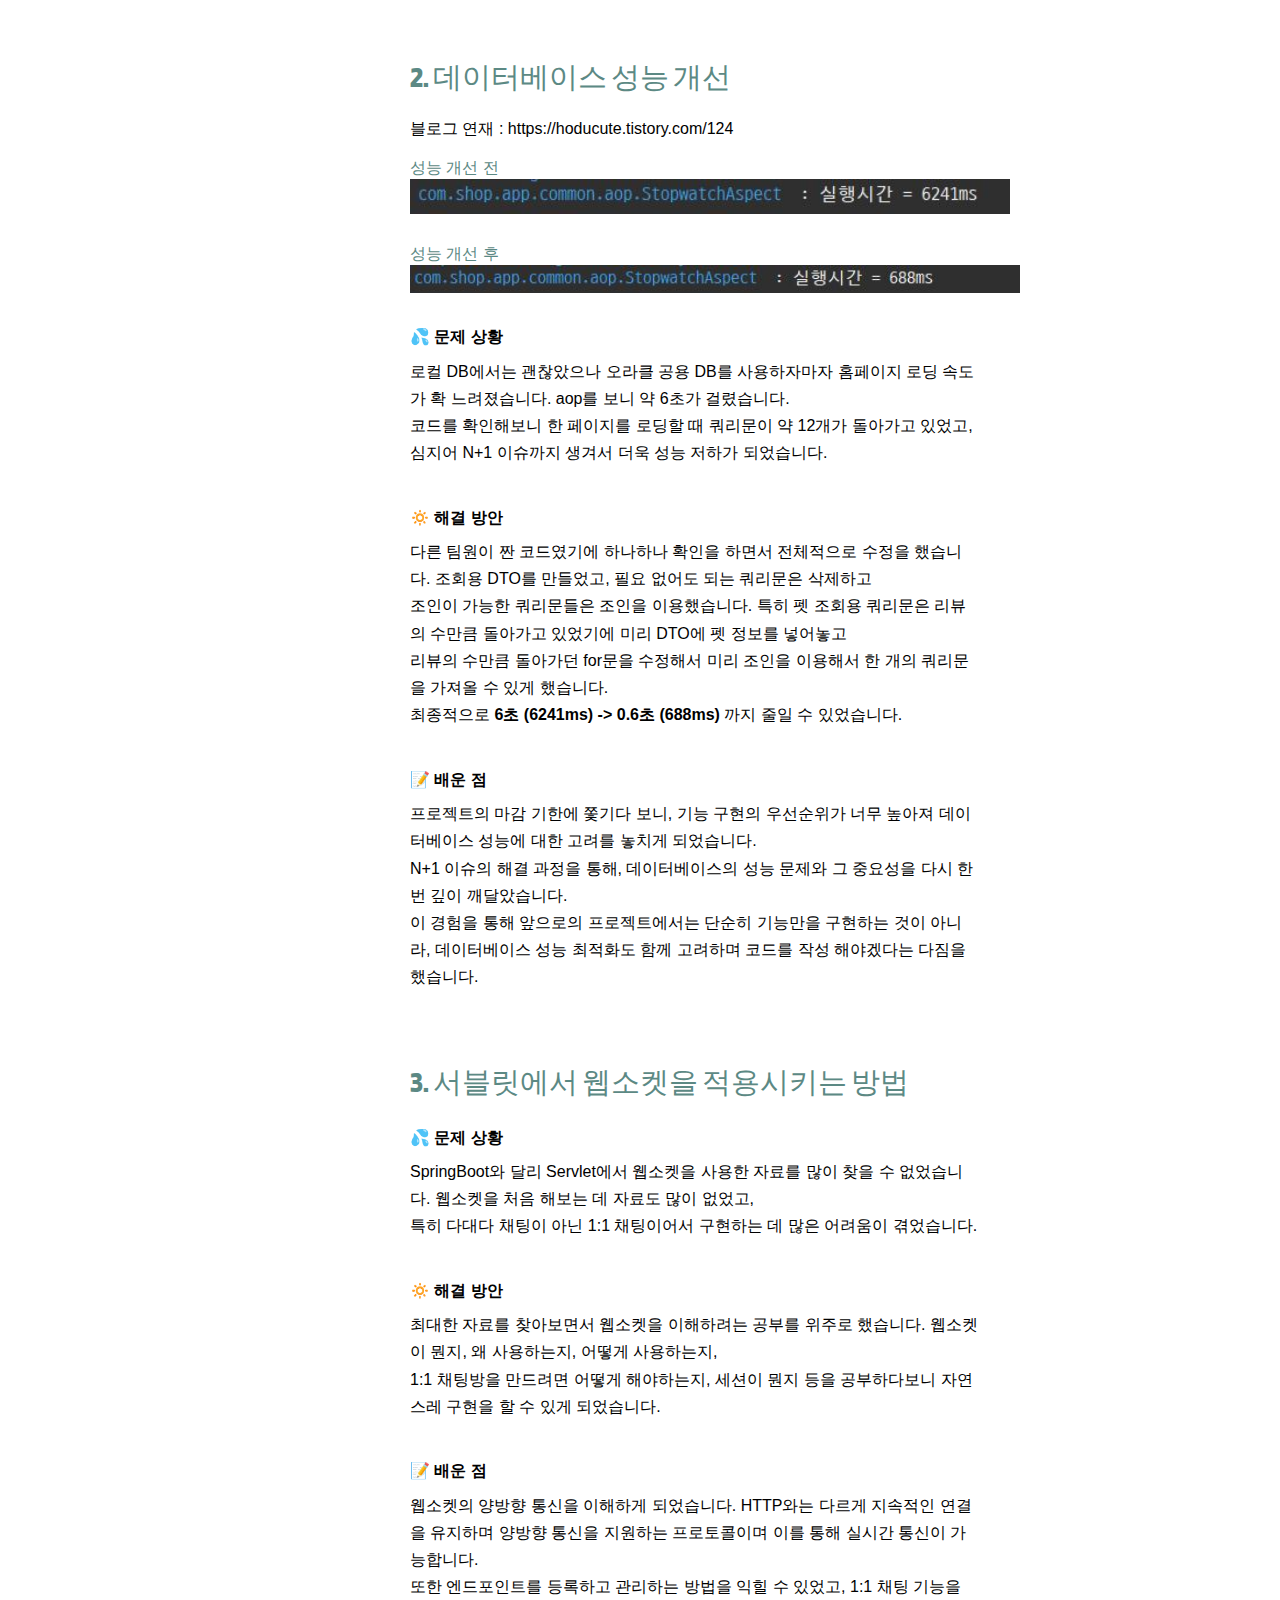
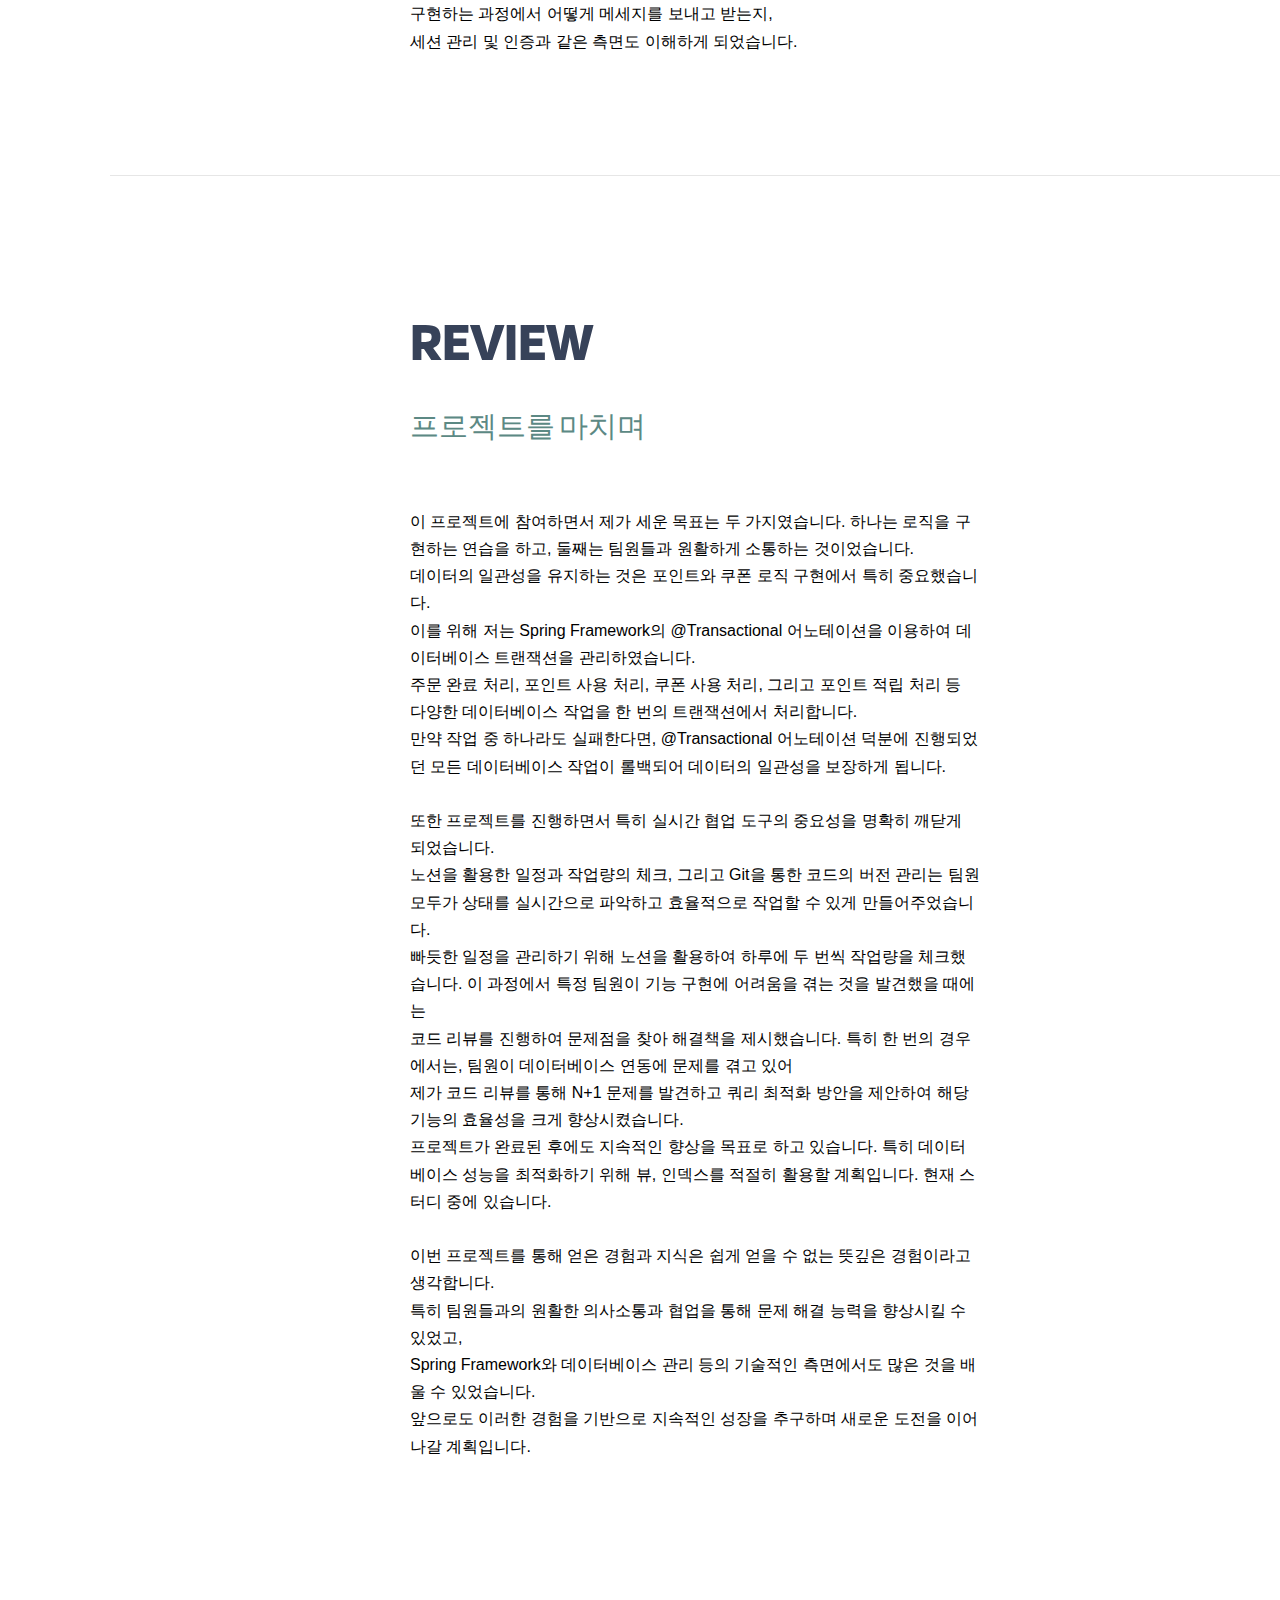
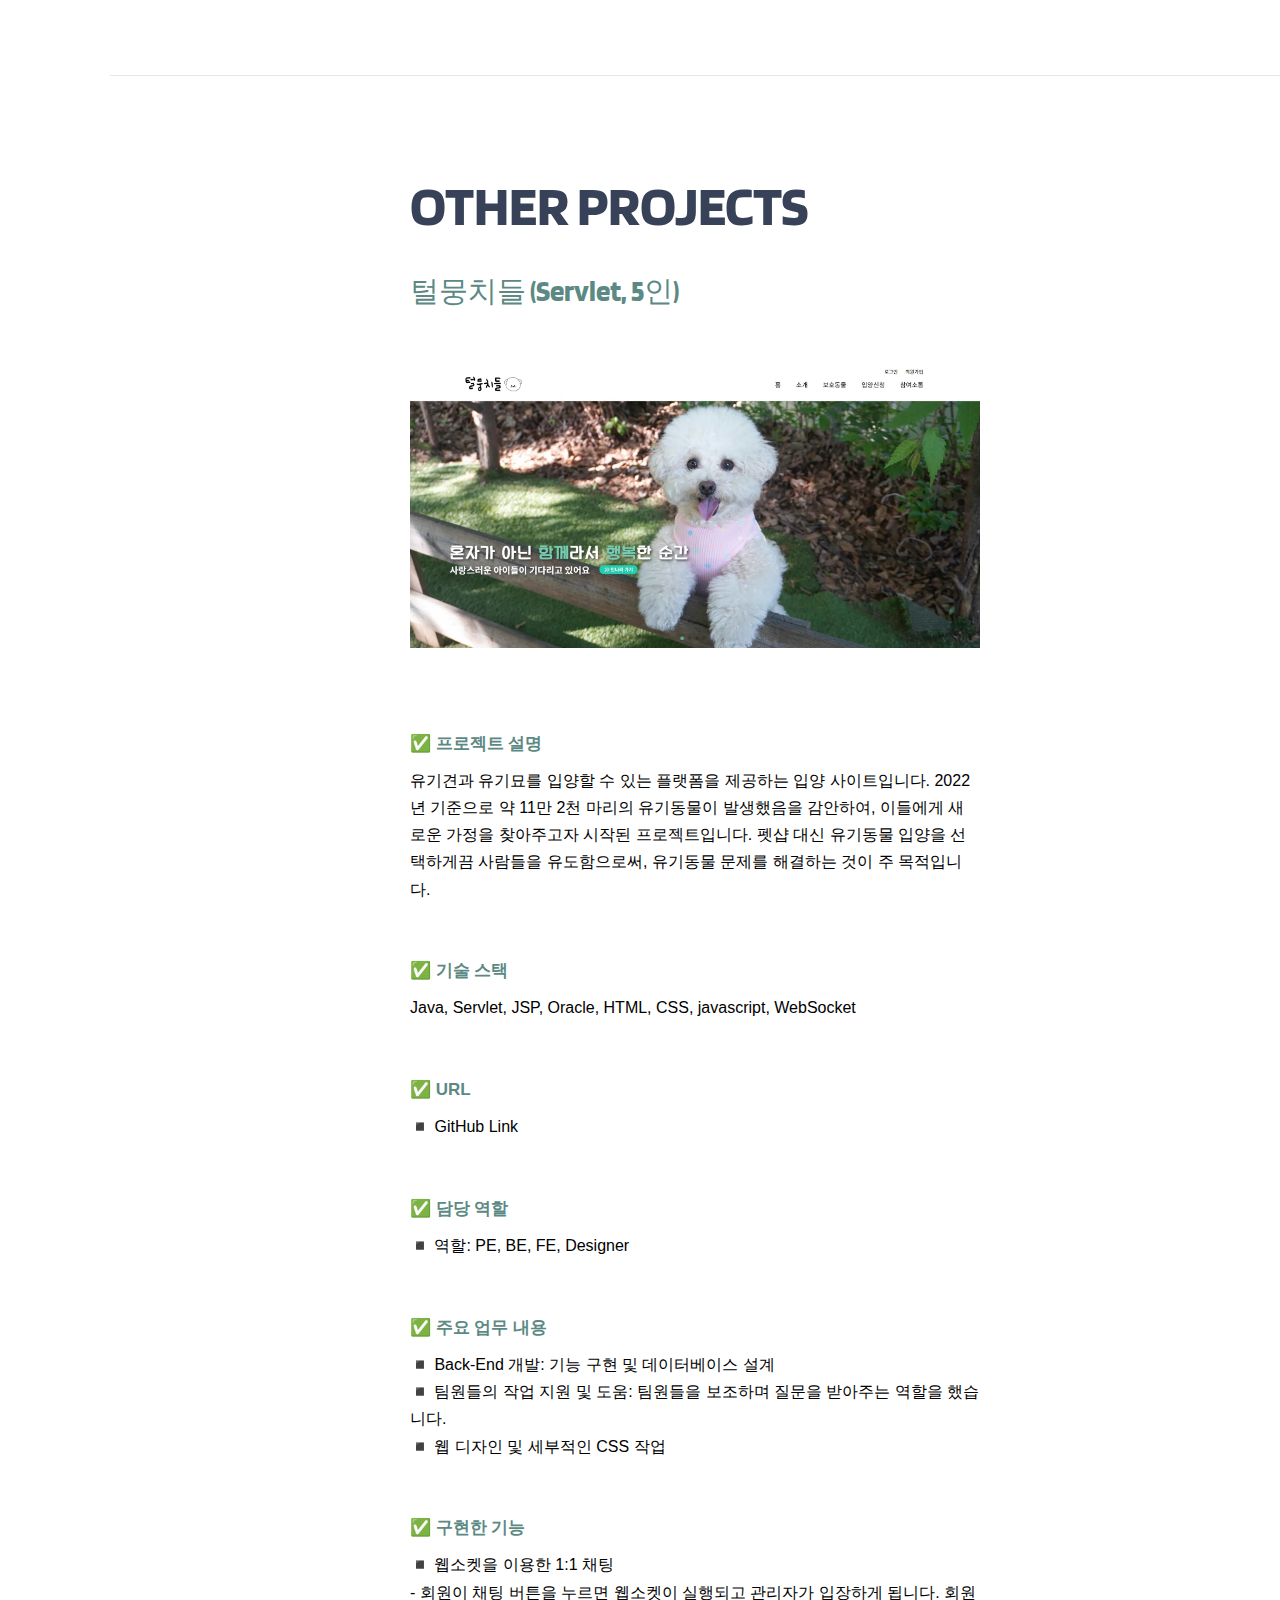
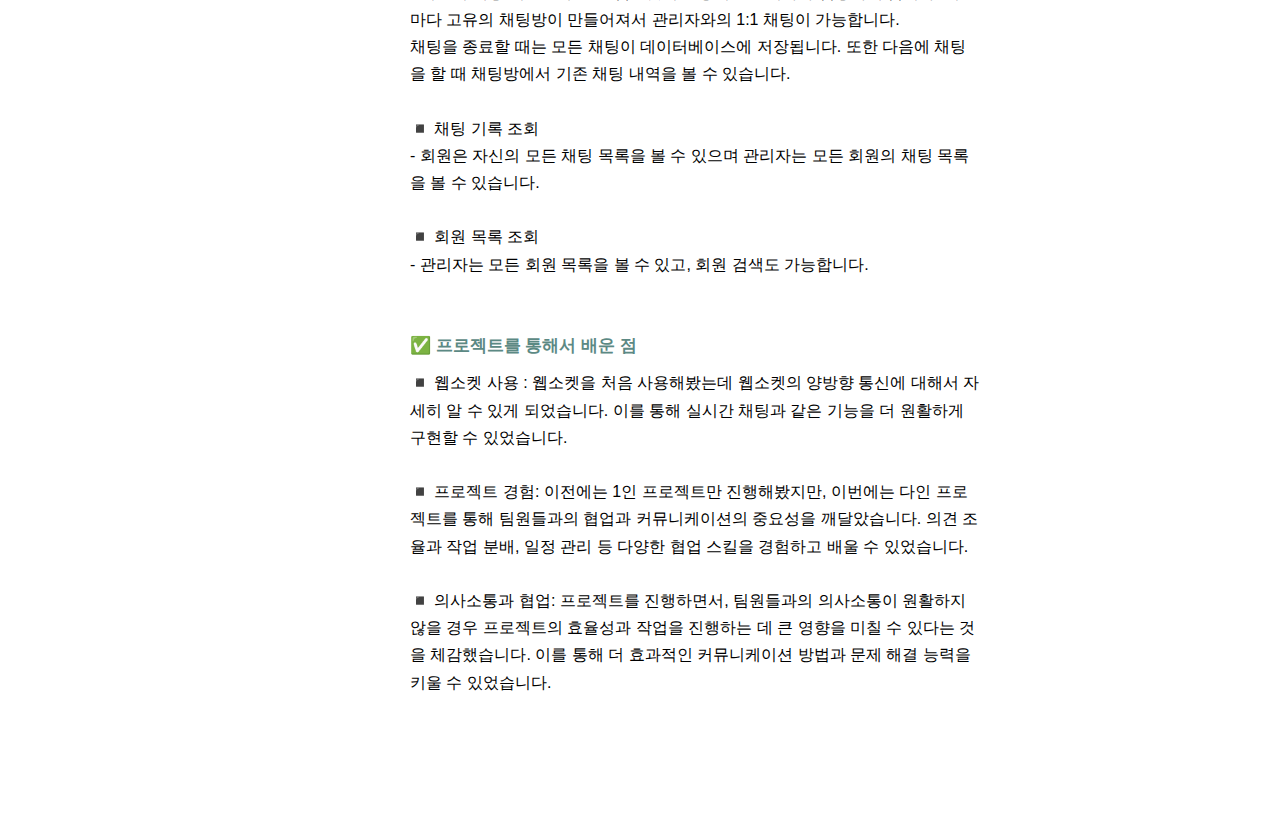
==== commit a4eea538: "커밋" ====
--- a/index.html
+++ b/index.html
@@ -287,7 +287,7 @@
               </div>
               <br/>
               <h3 class="title3">3. 서블릿에서 웹소켓을 적용시키는 방법<br /></h3>
-              <div class="desc"><div class="s-desc">💦 문제 상황</div> <br/>SpringBoot와 달리 Servlet에서 웹소켓을 사용한 자료를 많이 찾을 수 없었습니다. 웹소켓을 처음 해보는 데다 자료도 많이 없었고, <br />특히 다대다 채팅이 아닌 1:1 채팅이어서 구현하는 데 많은 어려움이 겪었습니다.<br/><br/>
+              <div class="desc"><div class="s-desc">💦 문제 상황</div> <br/>SpringBoot와 달리 Servlet에서 웹소켓을 사용한 자료를 많이 찾을 수 없었습니다. 웹소켓을 처음 해보는 데 자료도 많이 없었고, <br />특히 다대다 채팅이 아닌 1:1 채팅이어서 구현하는 데 많은 어려움이 겪었습니다.<br/><br/>
                 
                 <div class="s-desc">🔅 해결 방안</div> <br/>최대한 자료를 찾아보면서 웹소켓을 이해하려는 공부를 위주로 했습니다. 웹소켓이 뭔지, 왜 사용하는지, 어떻게 사용하는지, <br />1:1 채팅방을 만드려면 어떻게 해야하는지, 세션이 뭔지 등을 공부하다보니 자연스레 구현을 할 수 있게 되었습니다.<br/><br/>
                 
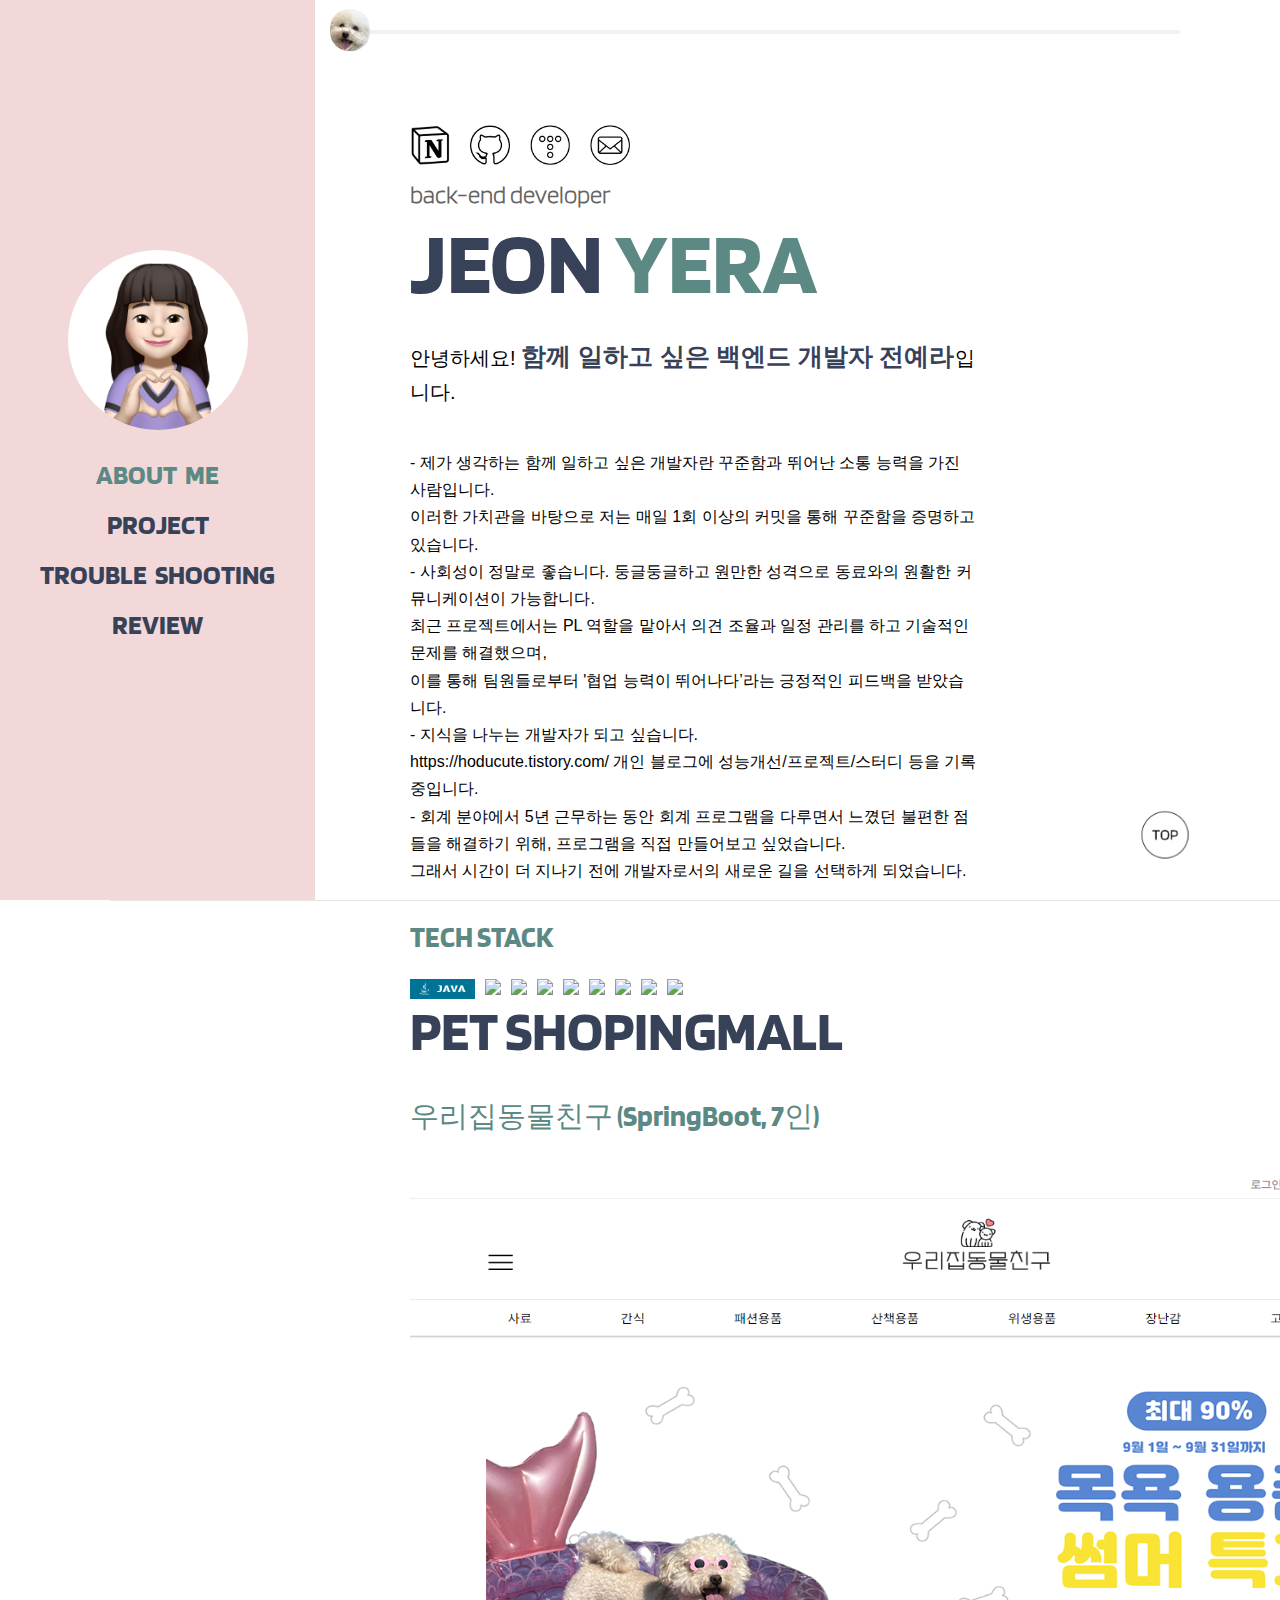
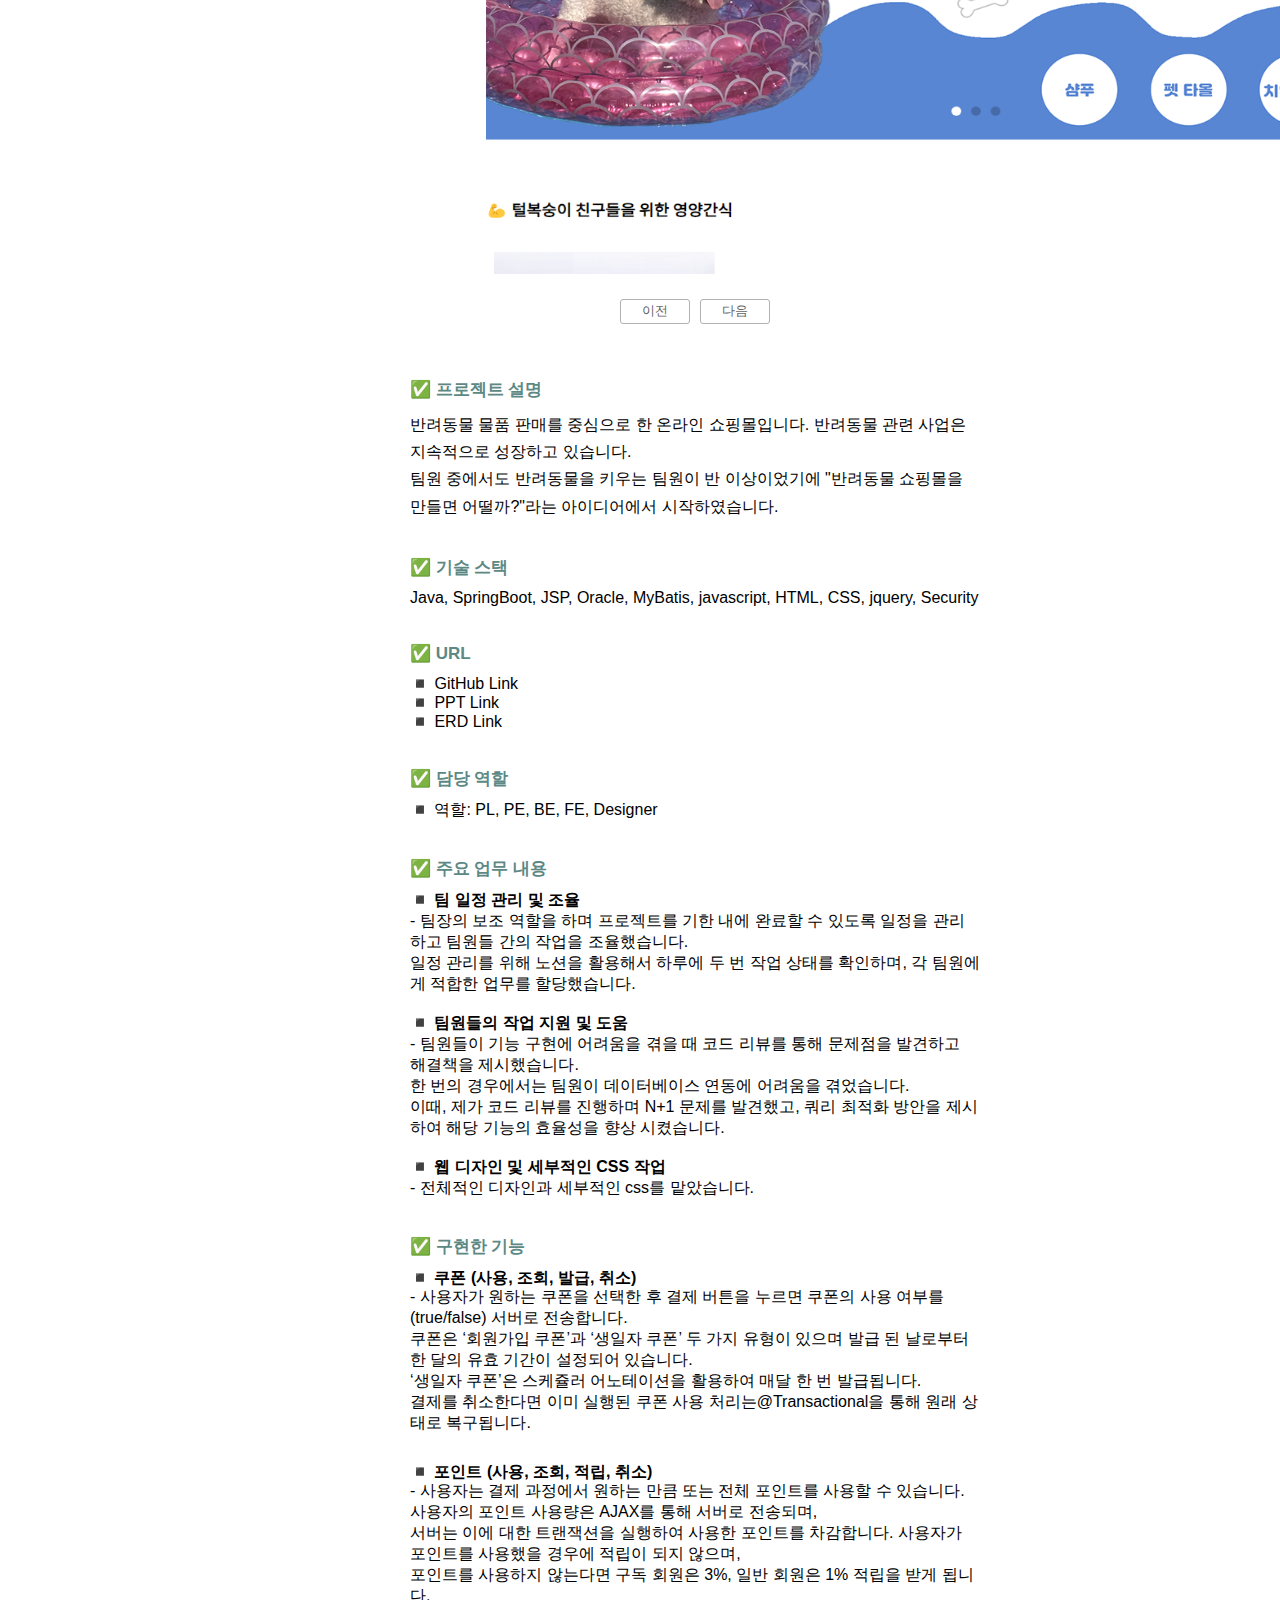
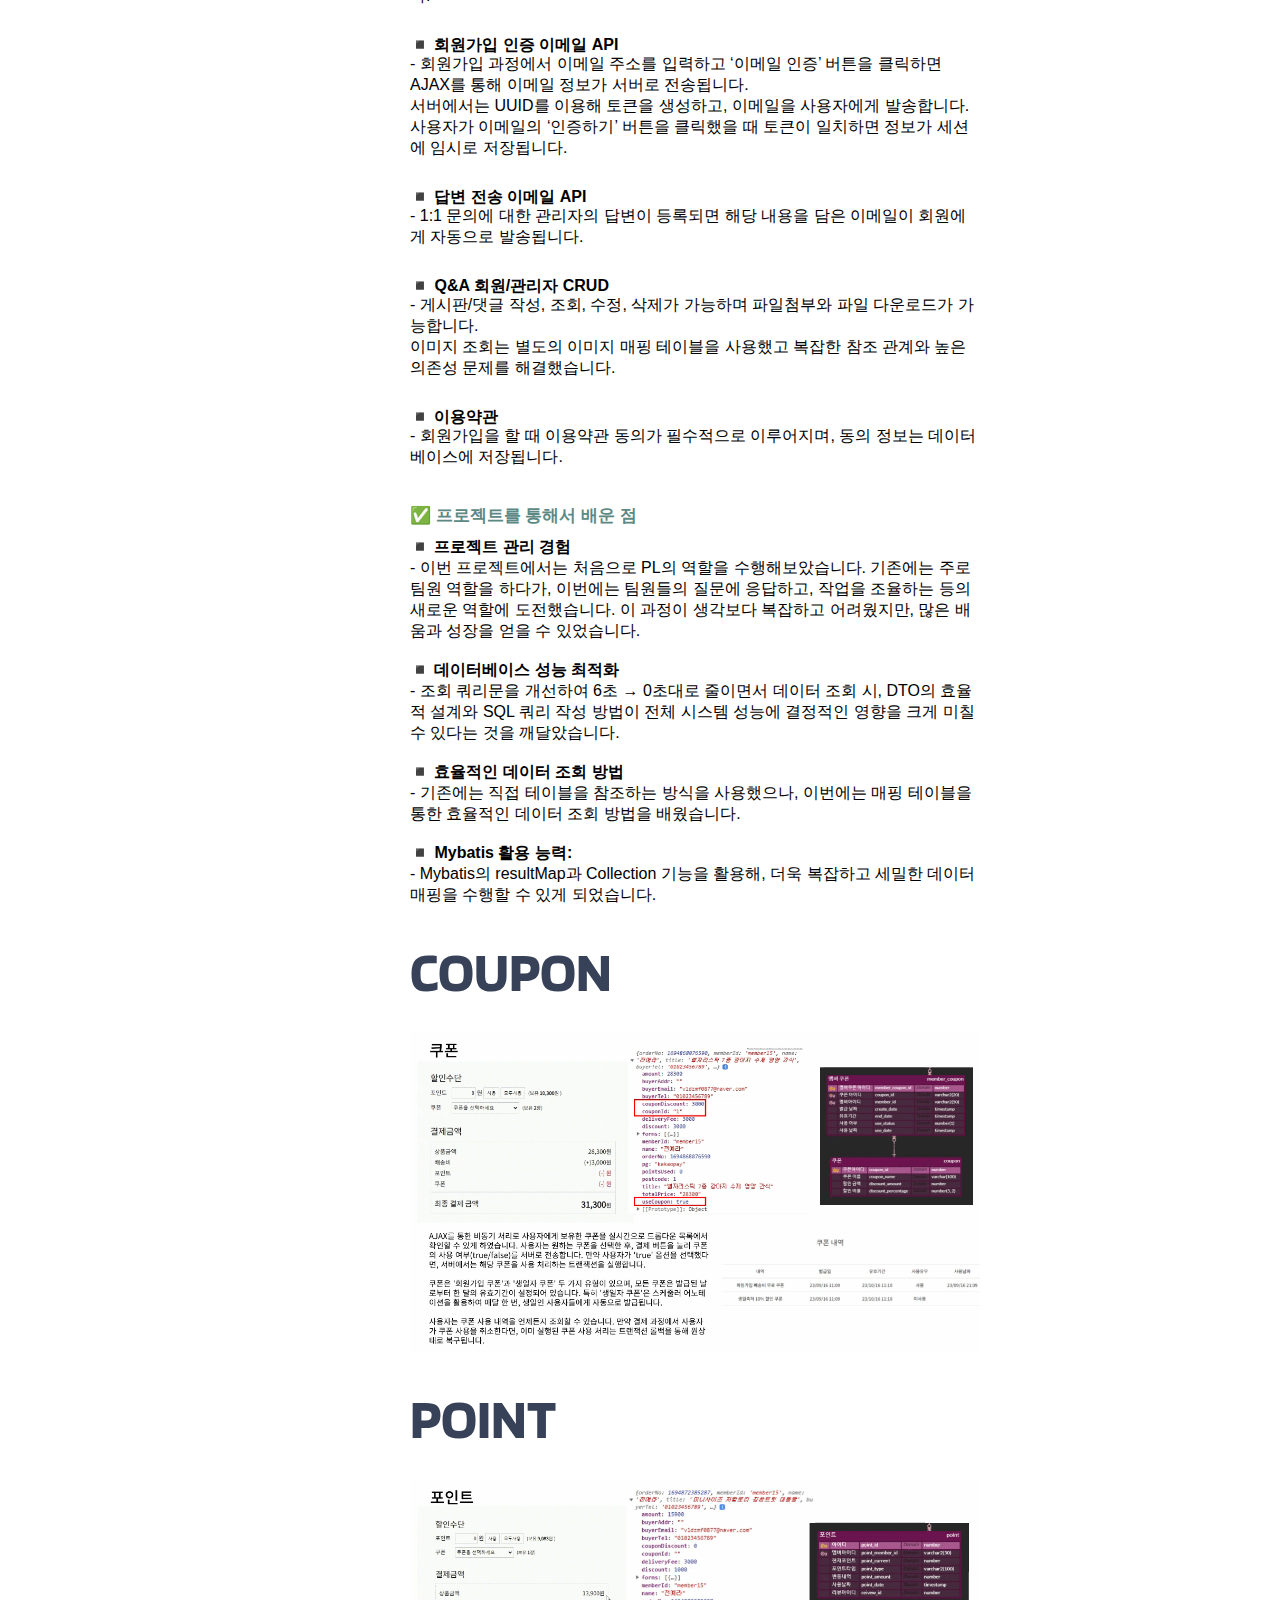
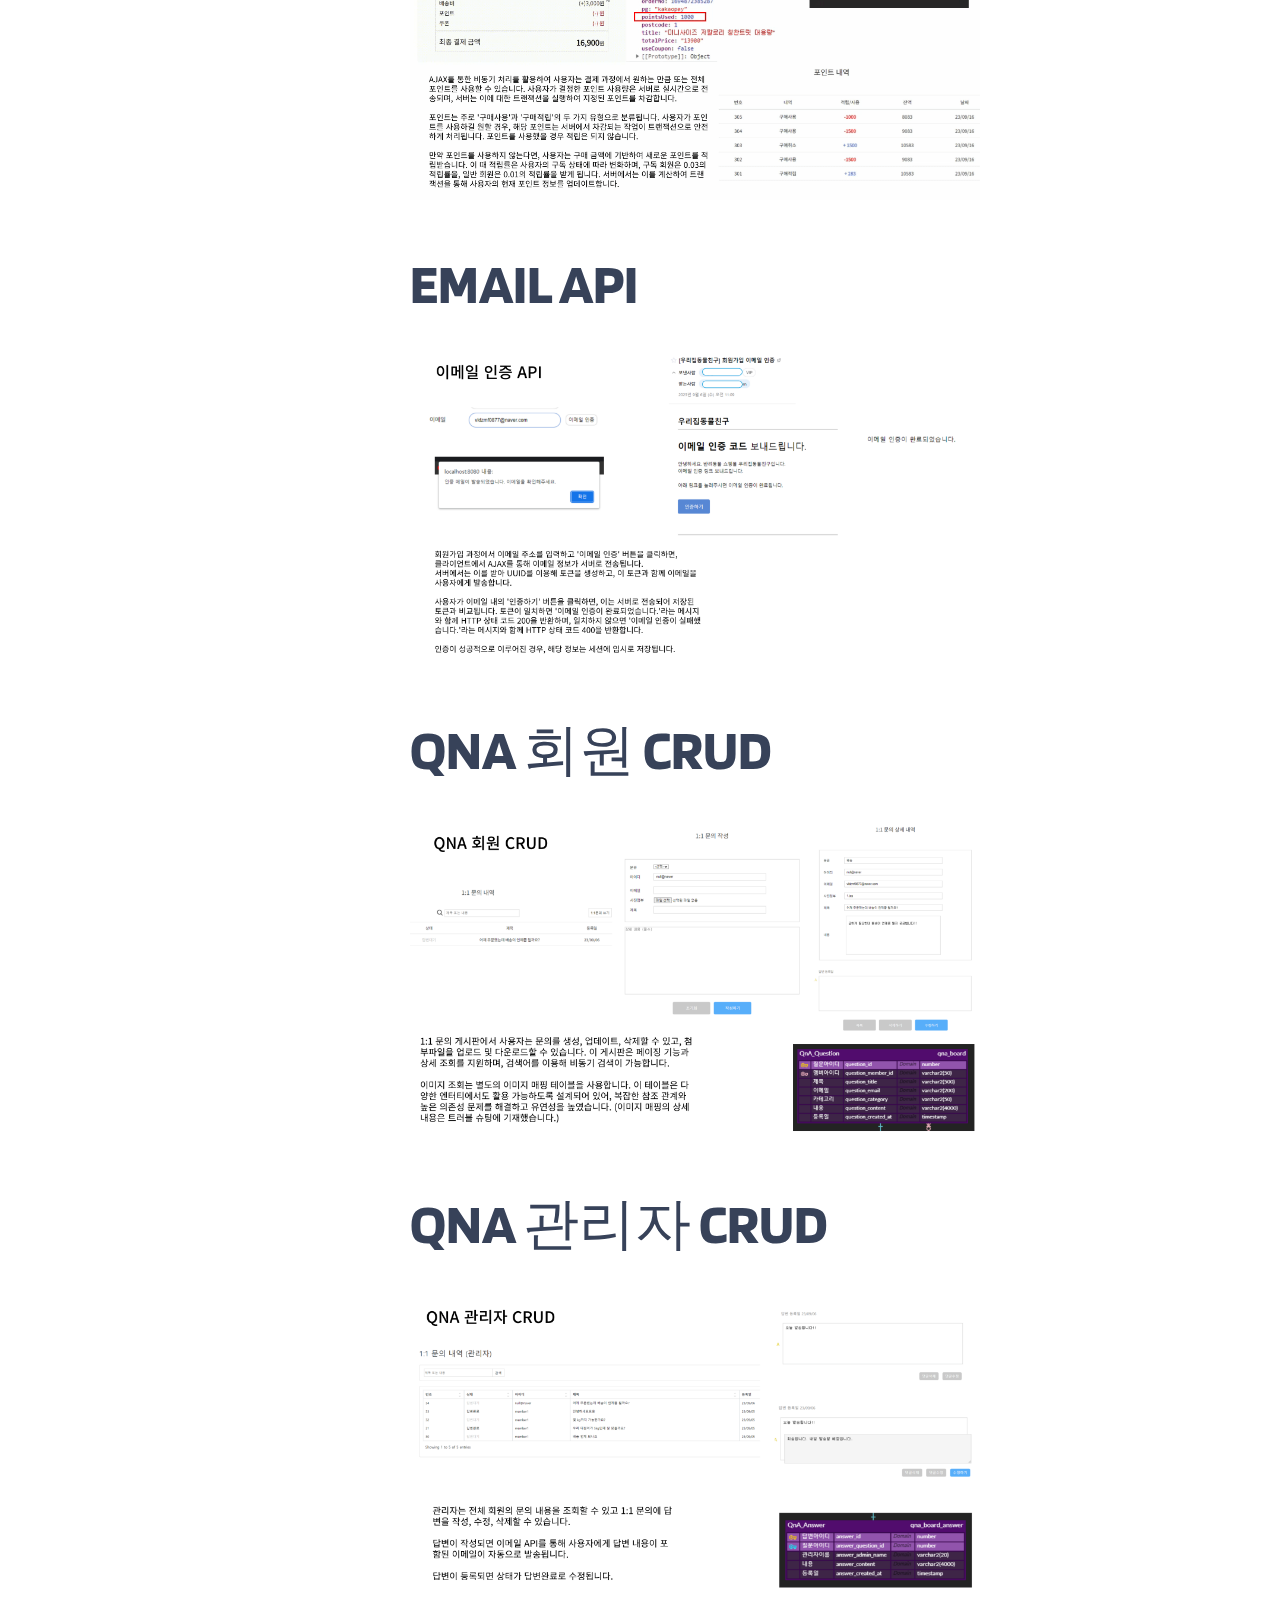
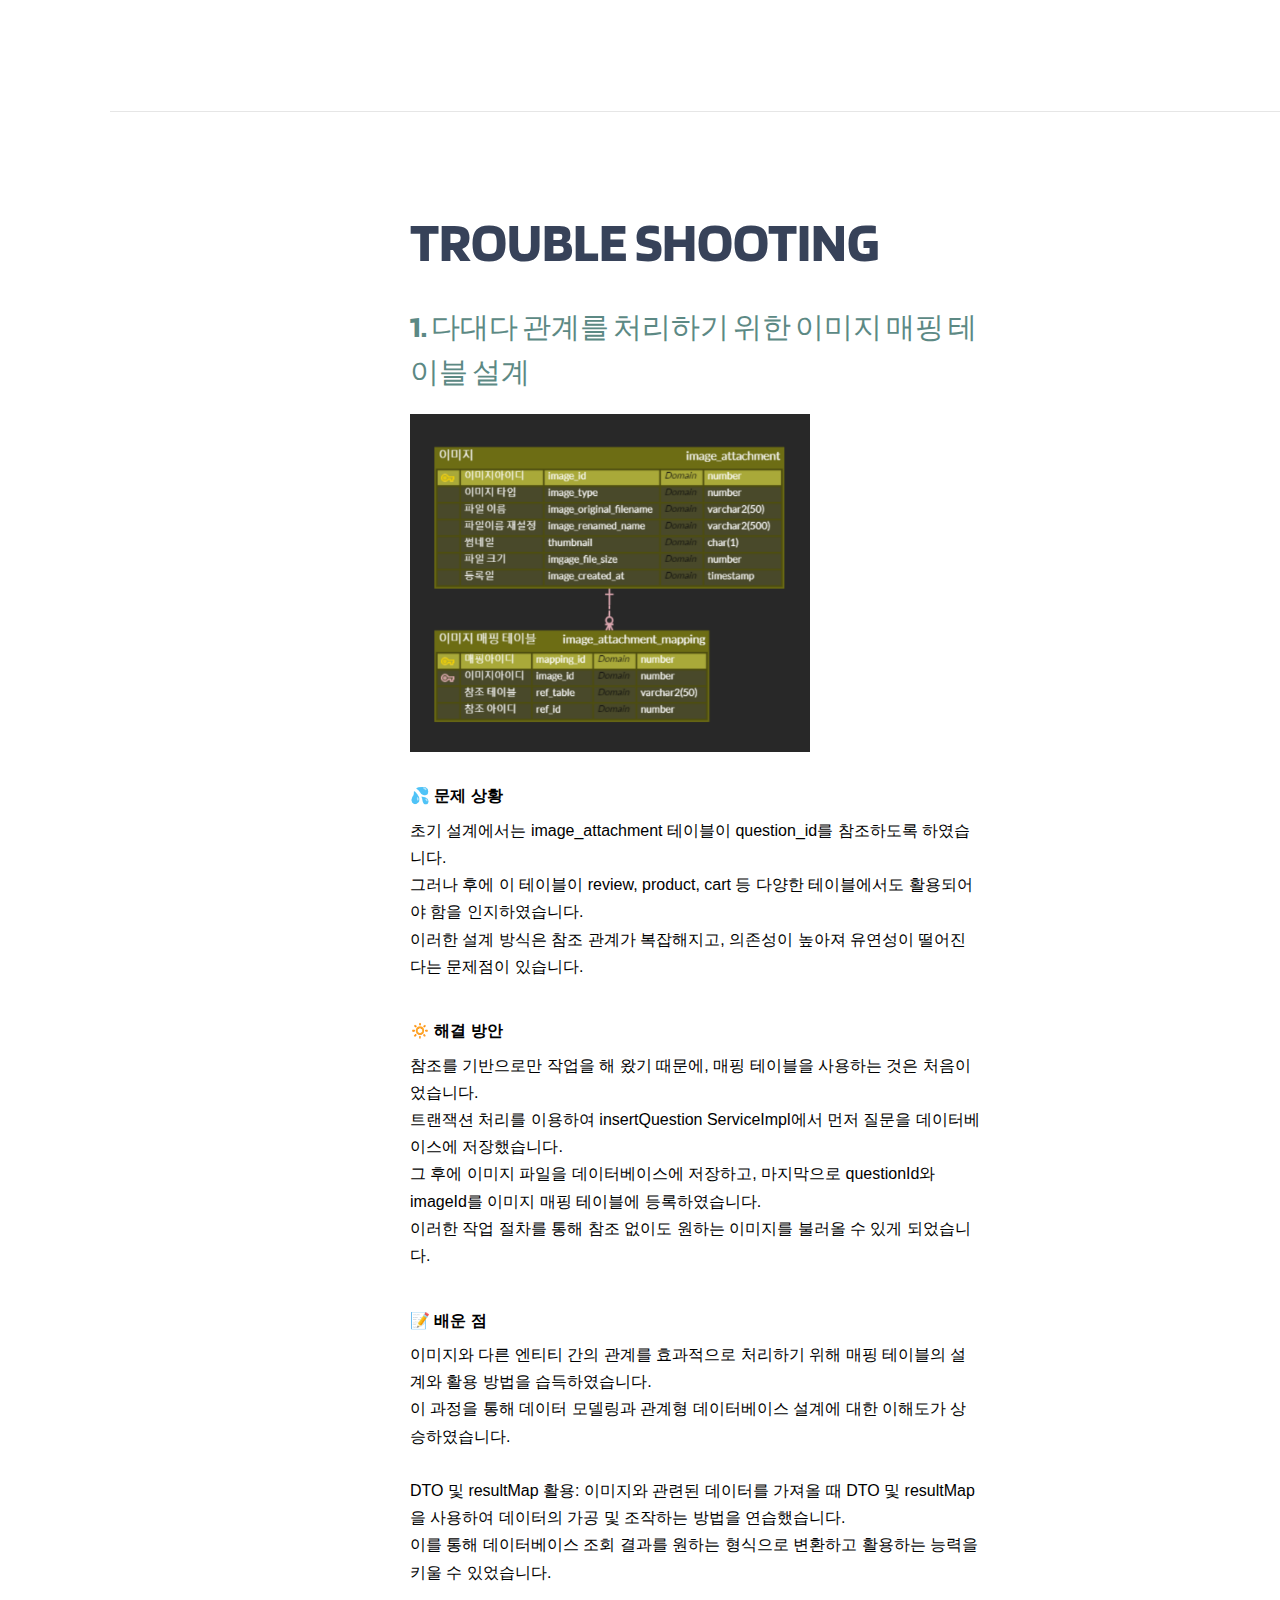
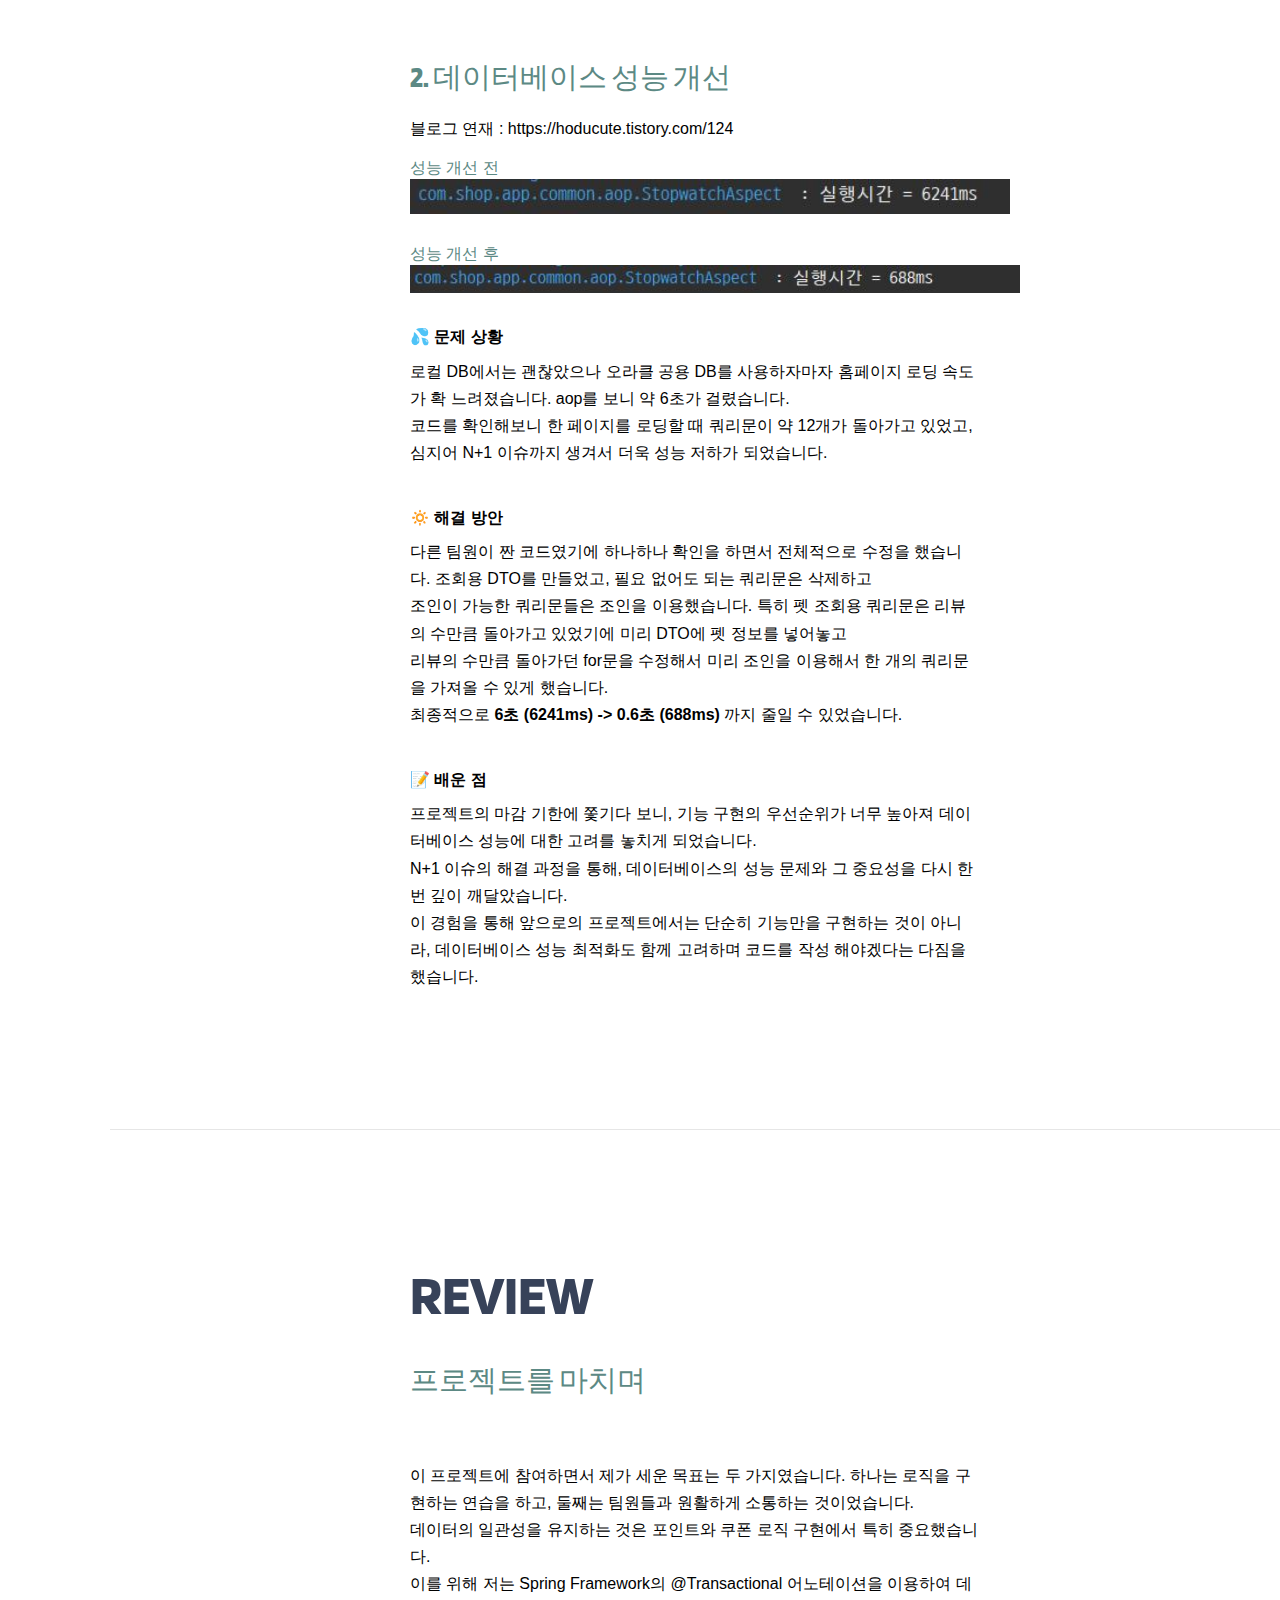
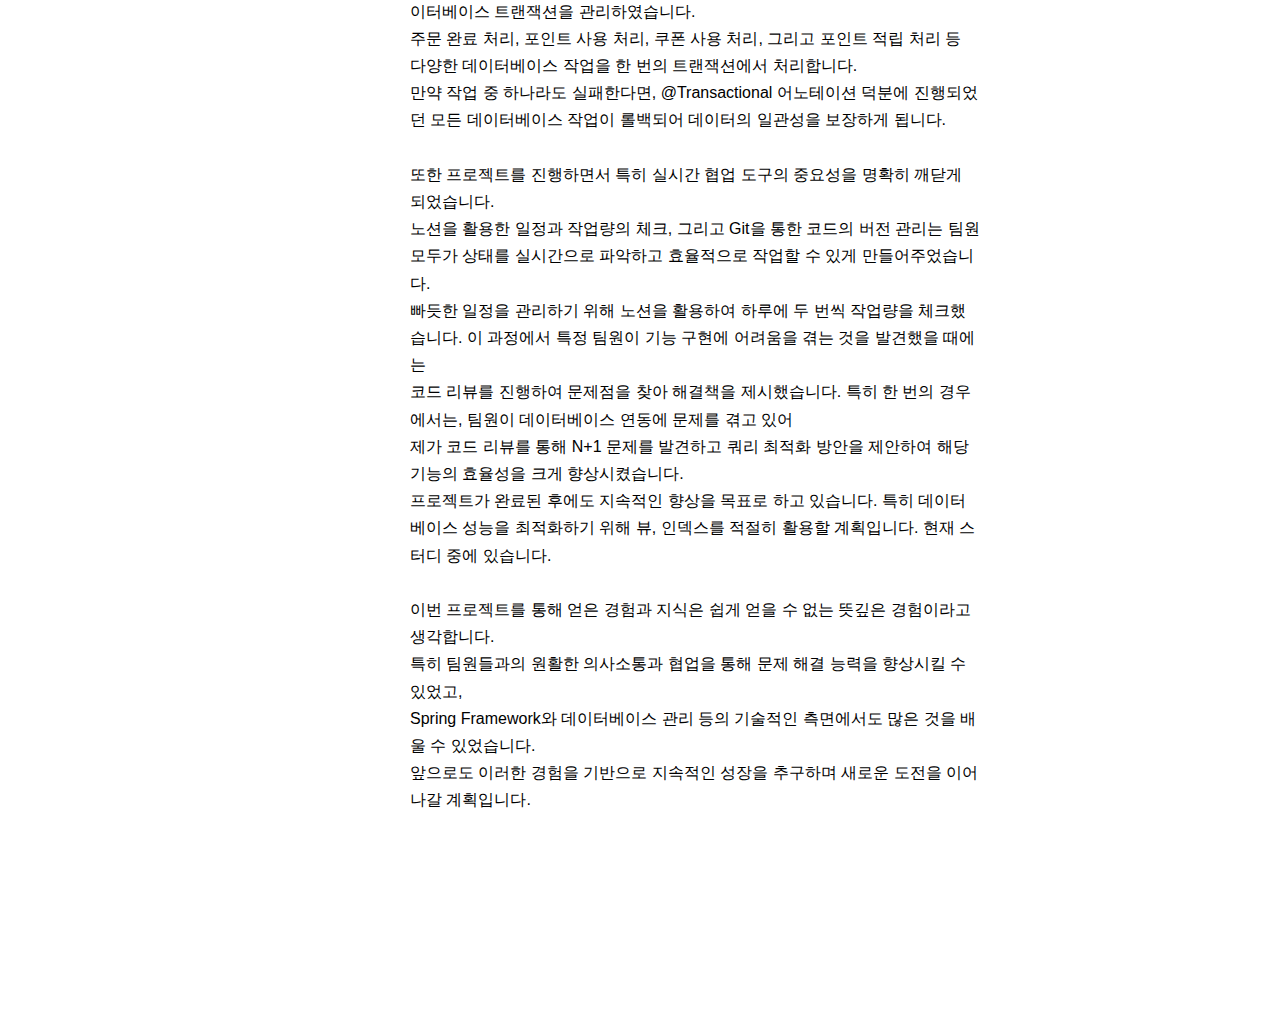
==== commit 7616ee4a: "수정" ====
--- a/index.html
+++ b/index.html
@@ -26,9 +26,6 @@
           </li>
           <li>
             <a href="#section_4" class="font">REVIEW</a>
-          </li>
-          <li>
-            <a href="#section_5" class="font">OTHER &nbspPROJECTS</a>
           </li>
         </ul>
       </div>
@@ -286,14 +283,6 @@
                 </div>
               </div>
               <br/>
-              <h3 class="title3">3. 서블릿에서 웹소켓을 적용시키는 방법<br /></h3>
-              <div class="desc"><div class="s-desc">💦 문제 상황</div> <br/>SpringBoot와 달리 Servlet에서 웹소켓을 사용한 자료를 많이 찾을 수 없었습니다. 웹소켓을 처음 해보는 데 자료도 많이 없었고, <br />특히 다대다 채팅이 아닌 1:1 채팅이어서 구현하는 데 많은 어려움이 겪었습니다.<br/><br/>
-                
-                <div class="s-desc">🔅 해결 방안</div> <br/>최대한 자료를 찾아보면서 웹소켓을 이해하려는 공부를 위주로 했습니다. 웹소켓이 뭔지, 왜 사용하는지, 어떻게 사용하는지, <br />1:1 채팅방을 만드려면 어떻게 해야하는지, 세션이 뭔지 등을 공부하다보니 자연스레 구현을 할 수 있게 되었습니다.<br/><br/>
-                
-                <div class="s-desc">📝 배운 점</div><br/>웹소켓의 양방향 통신을 이해하게 되었습니다. HTTP와는 다르게 지속적인 연결을 유지하며 양방향 통신을 지원하는 프로토콜이며 이를 통해 실시간 통신이 가능합니다.
-                <br />또한 엔드포인트를 등록하고 관리하는 방법을 익힐 수 있었고, 1:1 채팅 기능을 구현하는 과정에서 어떻게 메세지를 보내고 받는지, <br />세션 관리 및 인증과 같은 측면도 이해하게 되었습니다.
-            </div>
         </div>
         <div class="section section_4">
           <h2 class="title2">REVIEW</h2>
@@ -318,54 +307,6 @@
               </div>
             </div>
           </div>
-          <div class="section section_5">
-            <h2 class="title2">OTHER PROJECTS</h2>
-            <div class="content">
-                <div class="box">
-                <h3 class="title3">털뭉치들 (Servlet, 5인)<br /><br /></h3>
-                <div class="desc">
-                    <ul>
-                      <li class="java_1">
-                        <img src="./images/1/main2.png" />
-                      </li>
-                    </ul><br/><br/><br/>
-                  <h3 class="title4">✅ 프로젝트 설명</h3>
-                  <div class="desc">유기견과 유기묘를 입양할 수 있는 플랫폼을 제공하는 입양 사이트입니다. 2022년 기준으로 약 11만 2천 마리의 유기동물이 발생했음을 감안하여, 이들에게 새로운 가정을 찾아주고자 시작된 프로젝트입니다. 펫샵 대신 유기동물 입양을 선택하게끔 사람들을 유도함으로써, 유기동물 문제를 해결하는 것이 주 목적입니다.</div><br /><br/>
-                  <h3 class="title4">✅ 기술 스택</h3>
-                  <div class="desc2">Java, Servlet, JSP, Oracle, HTML, CSS, javascript, WebSocket</div><br/><br/>
-                  <h3 class="title4">✅ URL</h3>
-                  <ul>
-                    <li><a href="https://github.com/JeonYera/hairball">◾ GitHub Link</a></li>
-                  </ul><br/><br/>
-                  <h3 class="title4">✅ 담당 역할</h3>
-                  <div class="desc2">◾ 역할: PE, BE, FE, Designer
-                  <br/><br/><br/>
-                  <h3 class="title4">✅ 주요 업무 내용</h3>
-                  ◾ Back-End 개발: 기능 구현 및 데이터베이스 설계 
-                  <br/>
-                  ◾ 팀원들의 작업 지원 및 도움: 팀원들을 보조하며 질문을 받아주는 역할을 했습니다.
-                  <br/>
-                  ◾ 웹 디자인 및 세부적인 CSS 작업</div><br/><br/>
-                  <h3 class="title4">✅ 구현한 기능</h3>
-                  <div class="desc2">◾ 웹소켓을 이용한 1:1 채팅
-                  <br/>
-                  - 회원이 채팅 버튼을 누르면 웹소켓이 실행되고 관리자가 입장하게 됩니다. 회원마다 고유의 채팅방이 만들어져서 관리자와의 1:1 채팅이 가능합니다. <br/>채팅을 종료할 때는 모든 채팅이 데이터베이스에 저장됩니다. 또한 다음에 채팅을 할 때 채팅방에서 기존 채팅 내역을 볼 수 있습니다.
-                  <br/><br/>
-                  ◾ 채팅 기록 조회
-                  <br/>
-                  - 회원은 자신의 모든 채팅 목록을 볼 수 있으며 관리자는 모든 회원의 채팅 목록을 볼 수 있습니다.
-                  <br/><br/>
-                  ◾ 회원 목록 조회
-                  <br/>
-                  - 관리자는 모든 회원 목록을 볼 수 있고, 회원 검색도 가능합니다.
-                  <br/><br/><br/>
-                  <h3 class="title4">✅ 프로젝트를 통해서 배운 점</h3>
-                  <div class="desc2">◾ 웹소켓 사용 : 웹소켓을 처음 사용해봤는데 웹소켓의 양방향 통신에 대해서 자세히 알 수 있게 되었습니다. 이를 통해 실시간 채팅과 같은 기능을 더 원활하게 구현할 수 있었습니다.<br/><br/>
-                    ◾ 프로젝트 경험: 이전에는 1인 프로젝트만 진행해봤지만, 이번에는 다인 프로젝트를 통해 팀원들과의 협업과 커뮤니케이션의 중요성을 깨달았습니다. 의견 조율과 작업 분배, 일정 관리 등 다양한 협업 스킬을 경험하고 배울 수 있었습니다.<br/><br/>
-                    ◾ 의사소통과 협업: 프로젝트를 진행하면서, 팀원들과의 의사소통이 원활하지 않을 경우 프로젝트의 효율성과 작업을 진행하는 데 큰 영향을 미칠 수 있다는 것을 체감했습니다. 이를 통해 더 효과적인 커뮤니케이션 방법과 문제 해결 능력을 키울 수 있었습니다.<br/><br/>
-                </div>
-            </div>
-          </div>
           <!-- top 버튼 -->
           <div class="to_top_btn">
             <img src="./images/TOP.png" alt="TOP" />
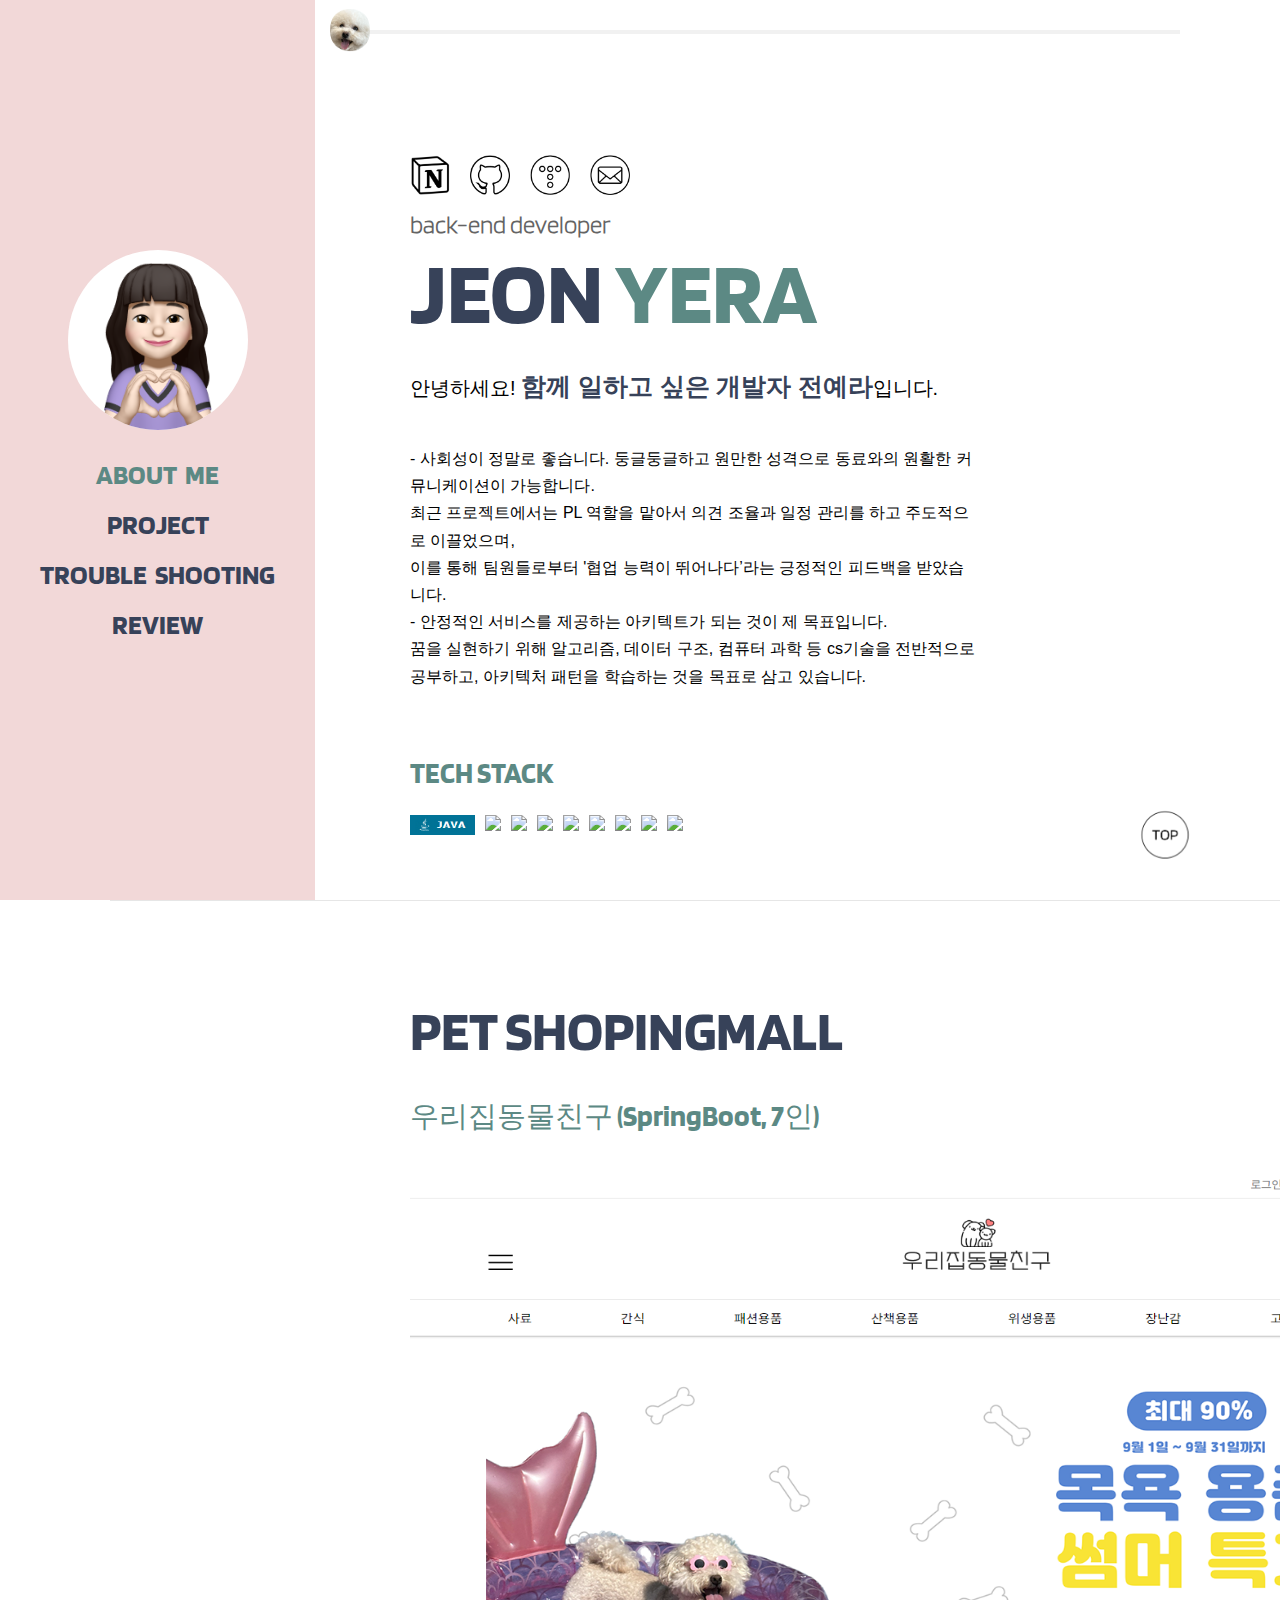
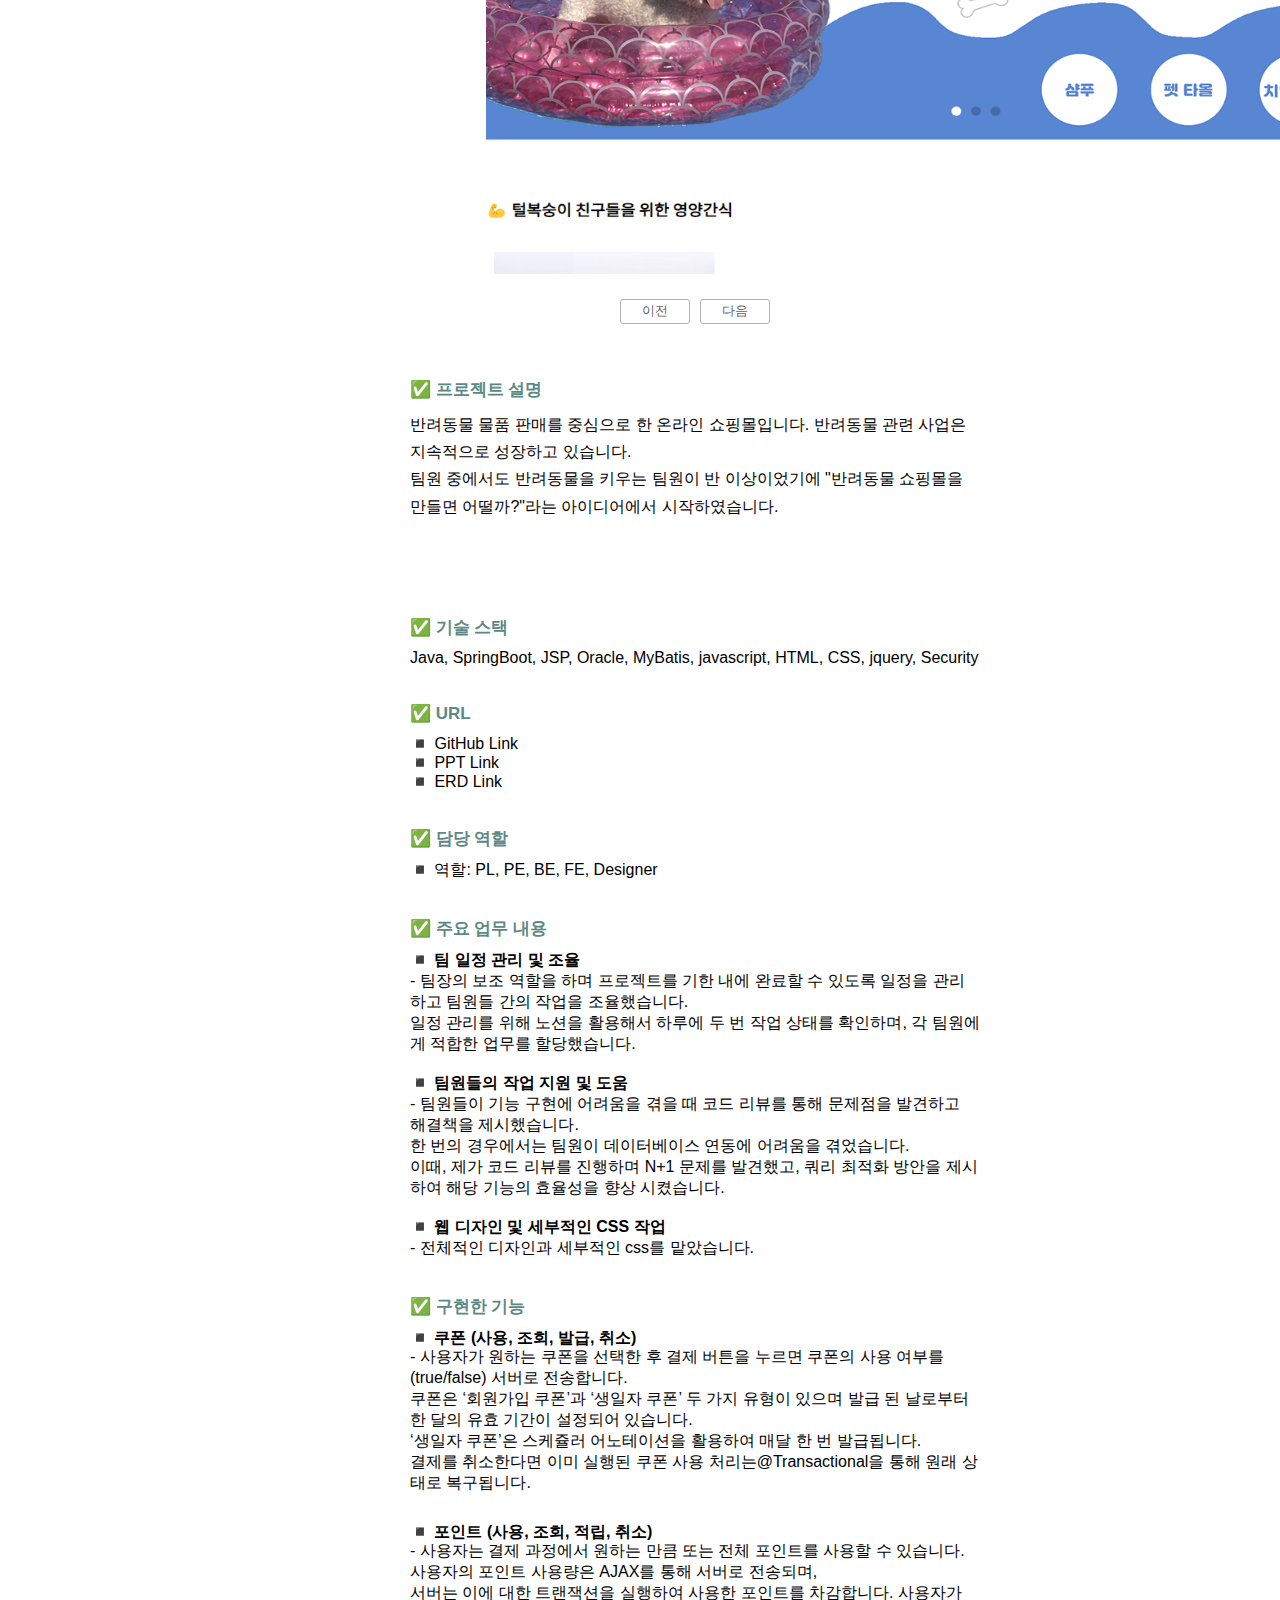
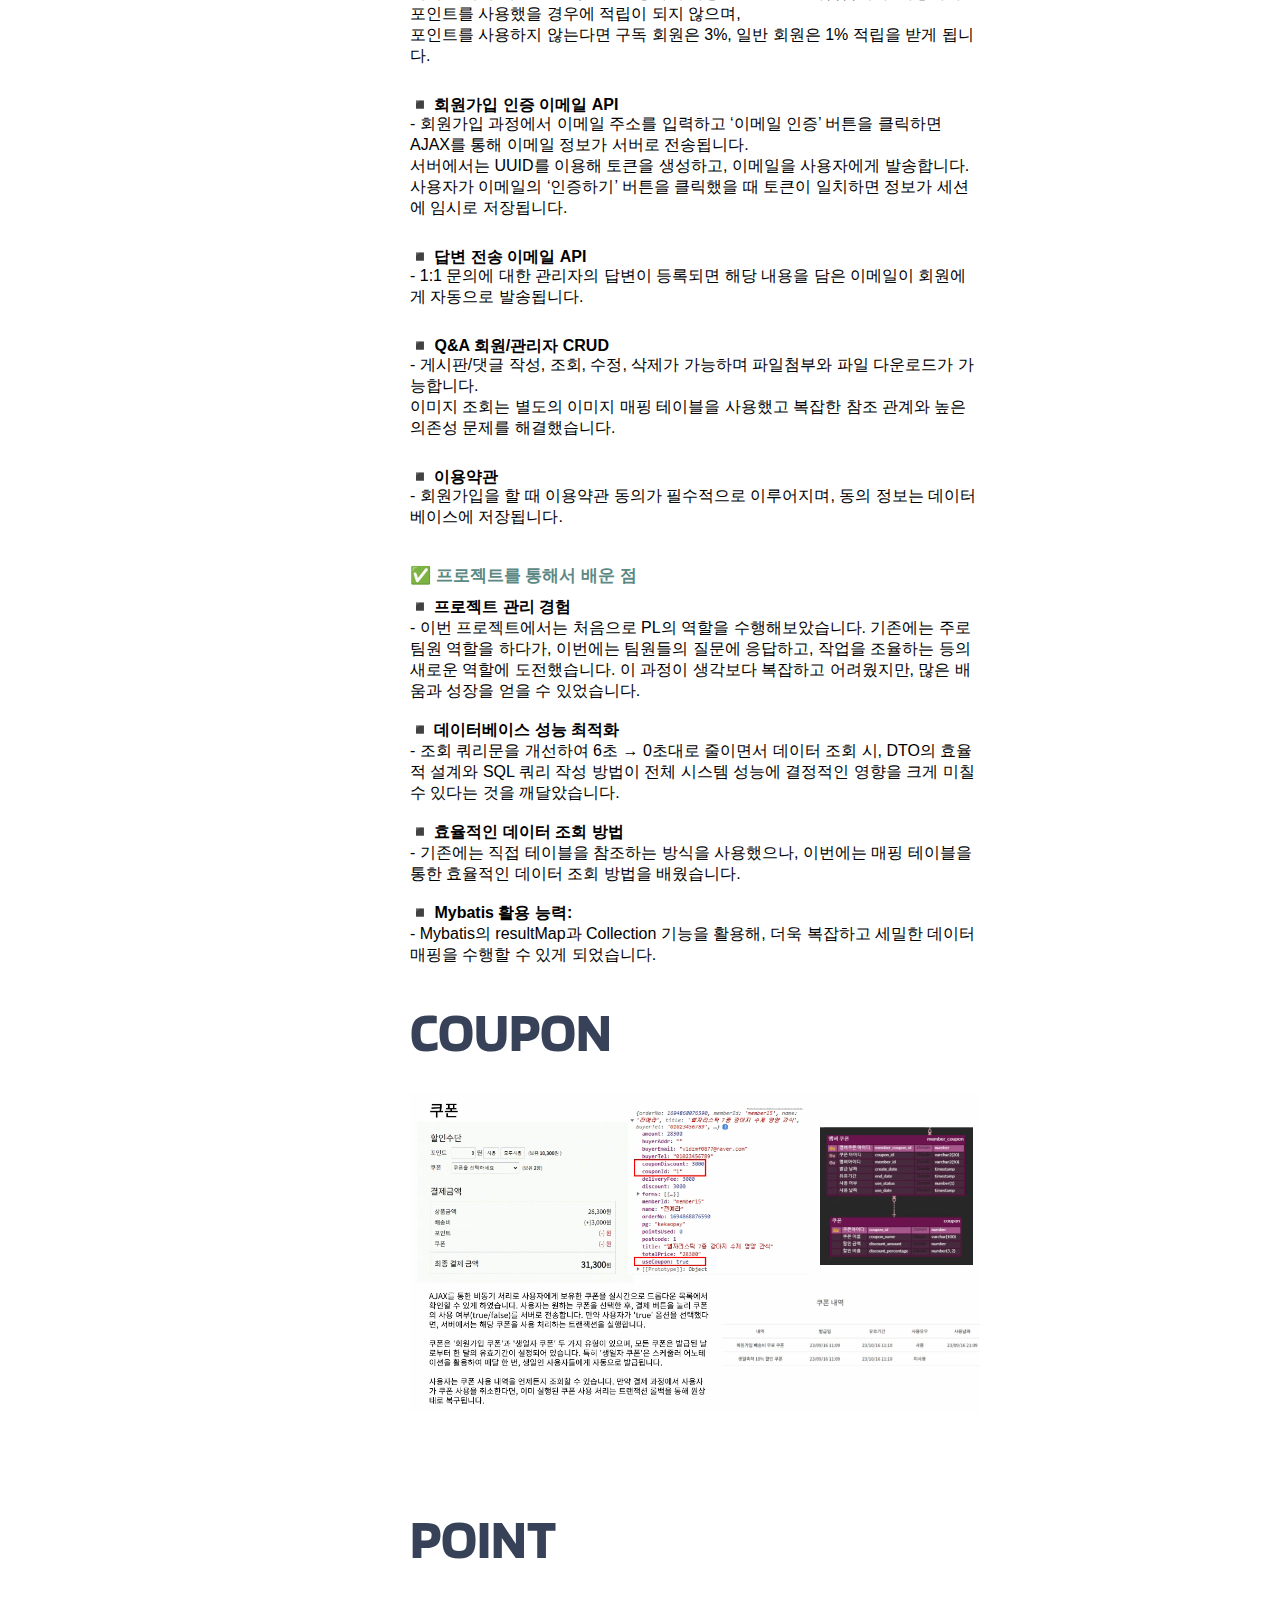
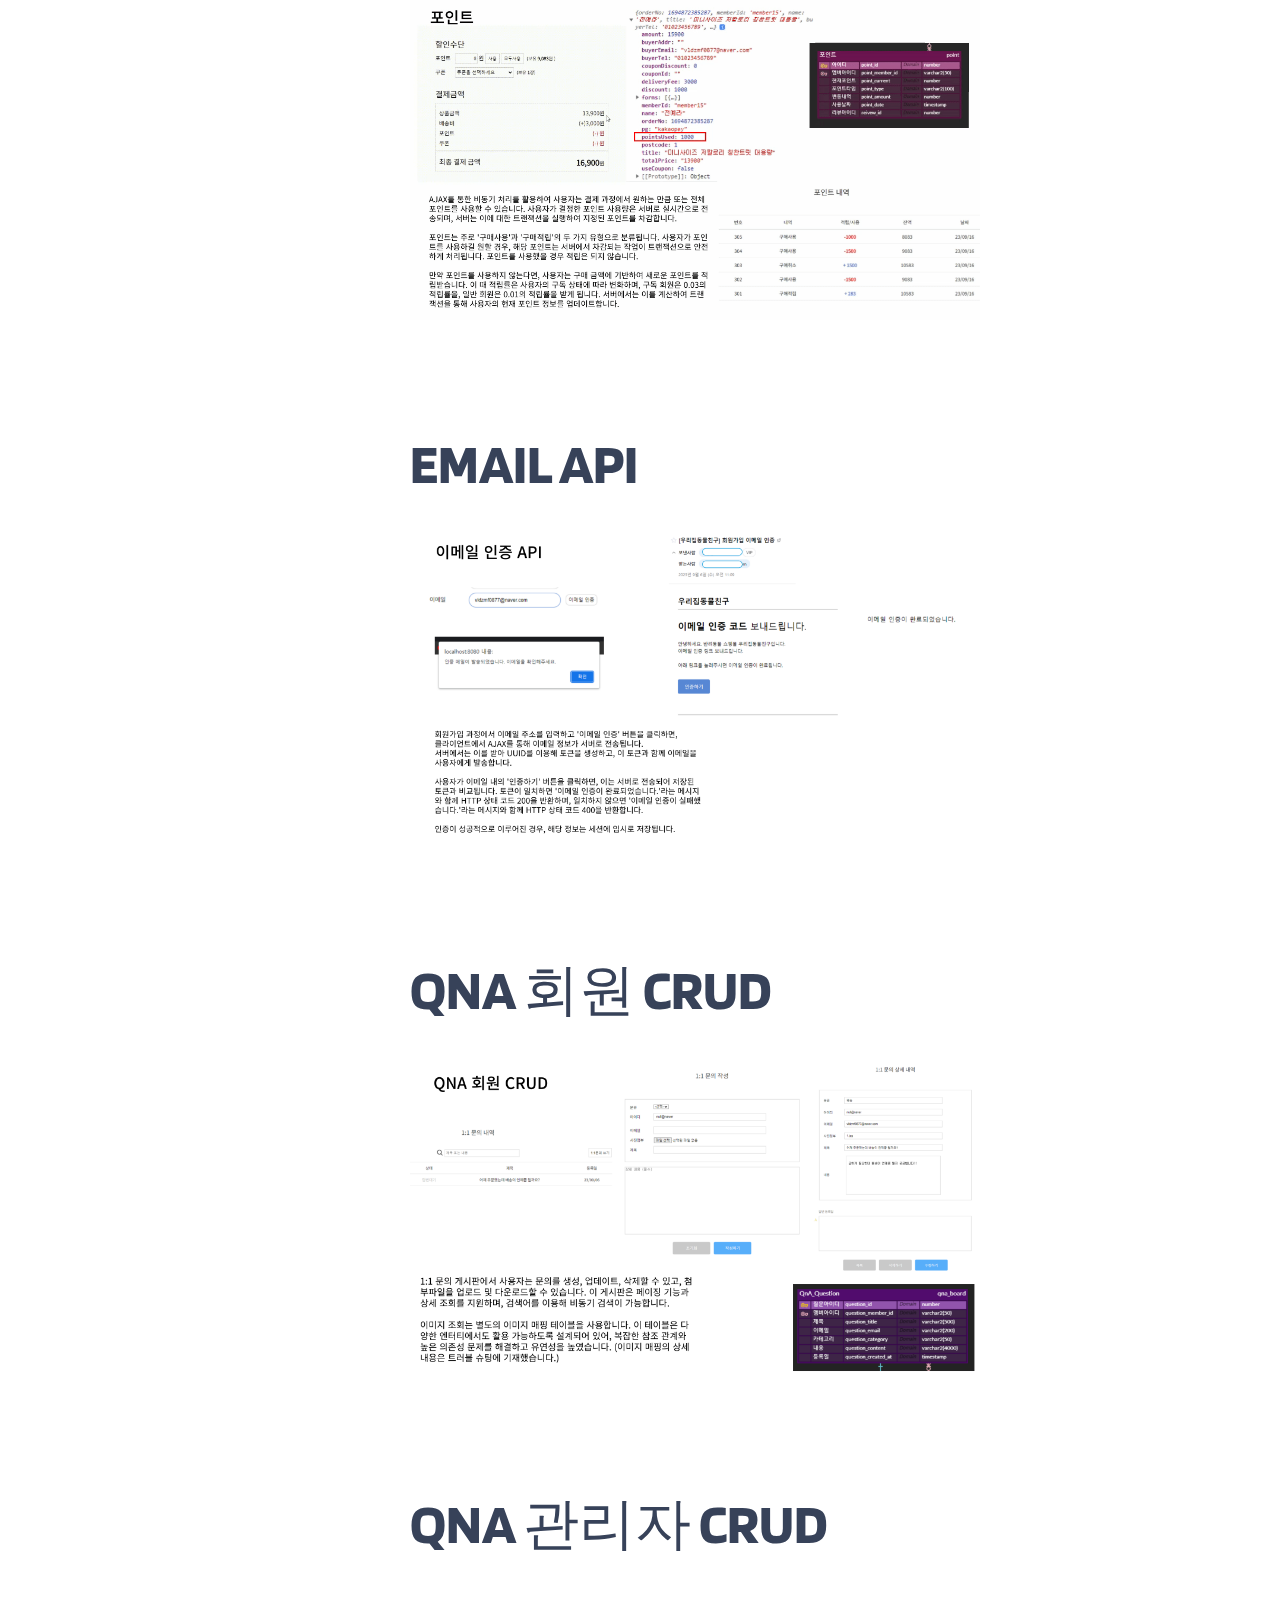
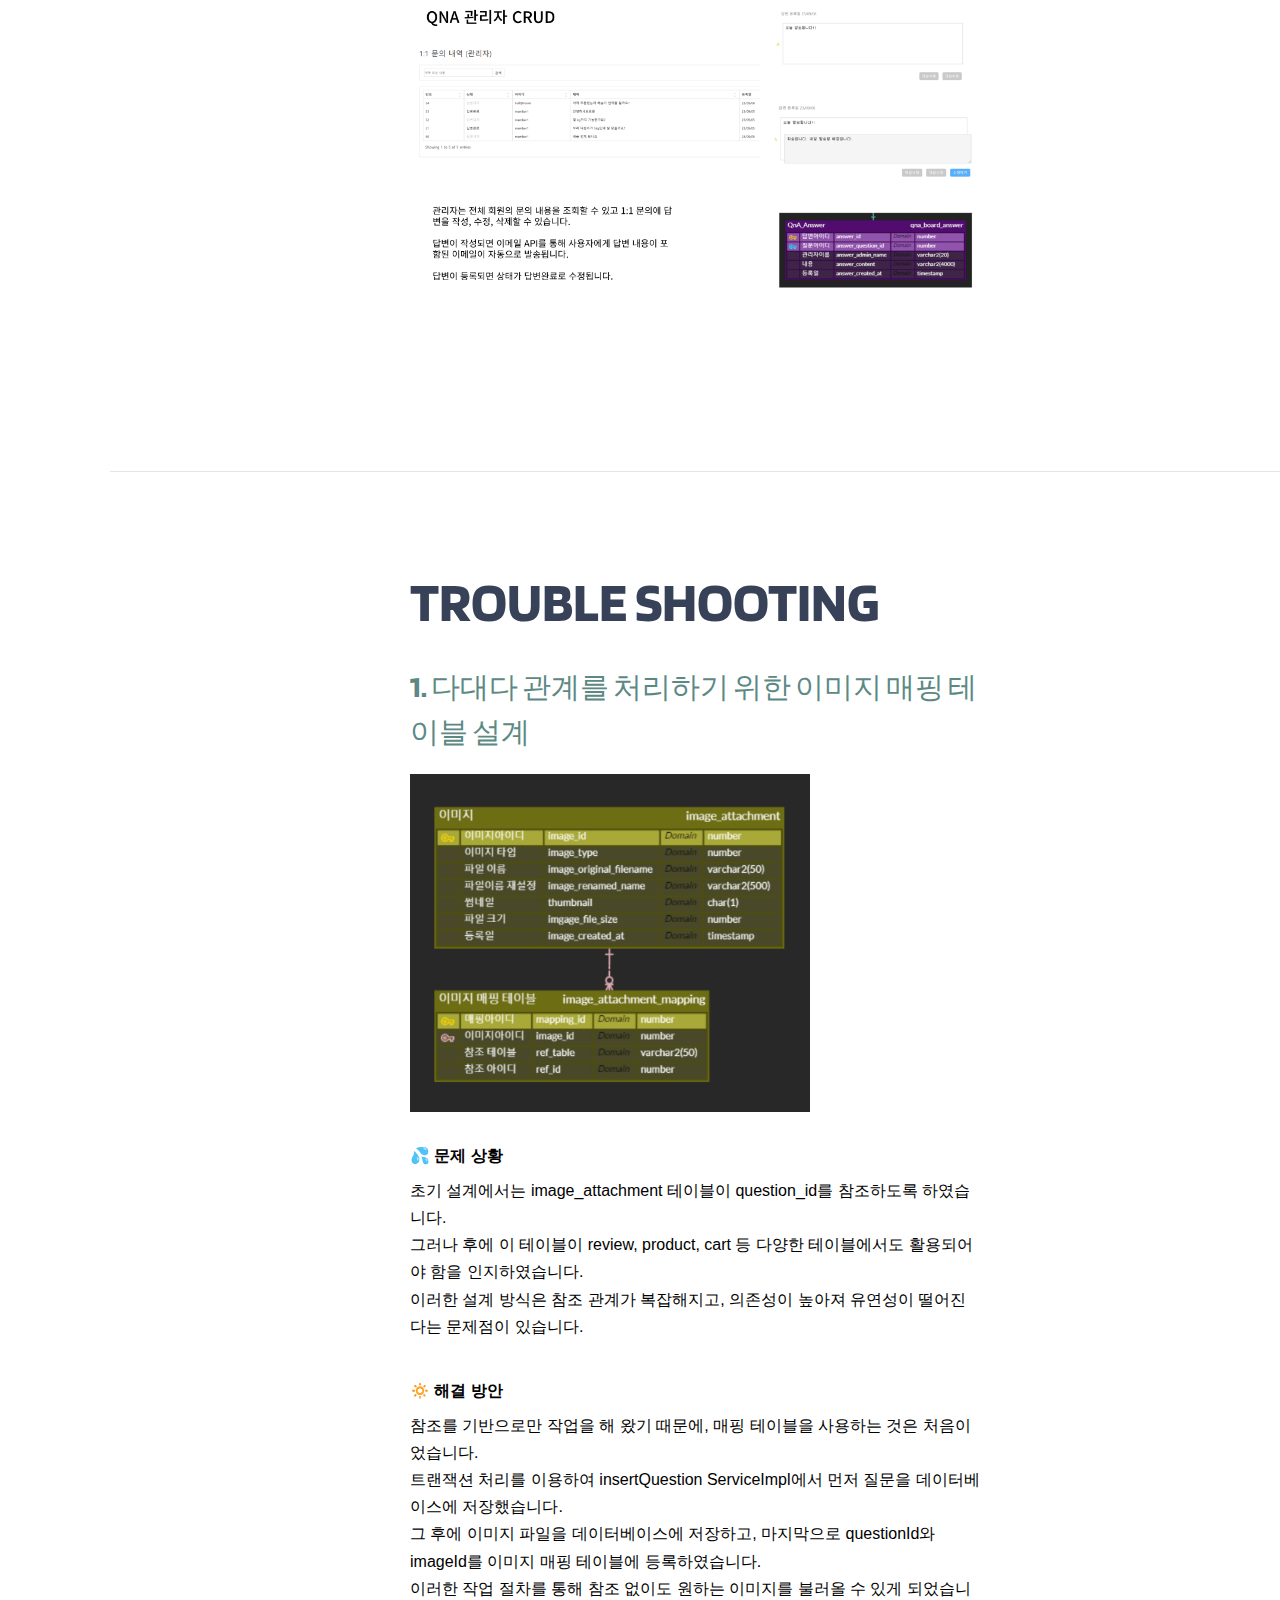
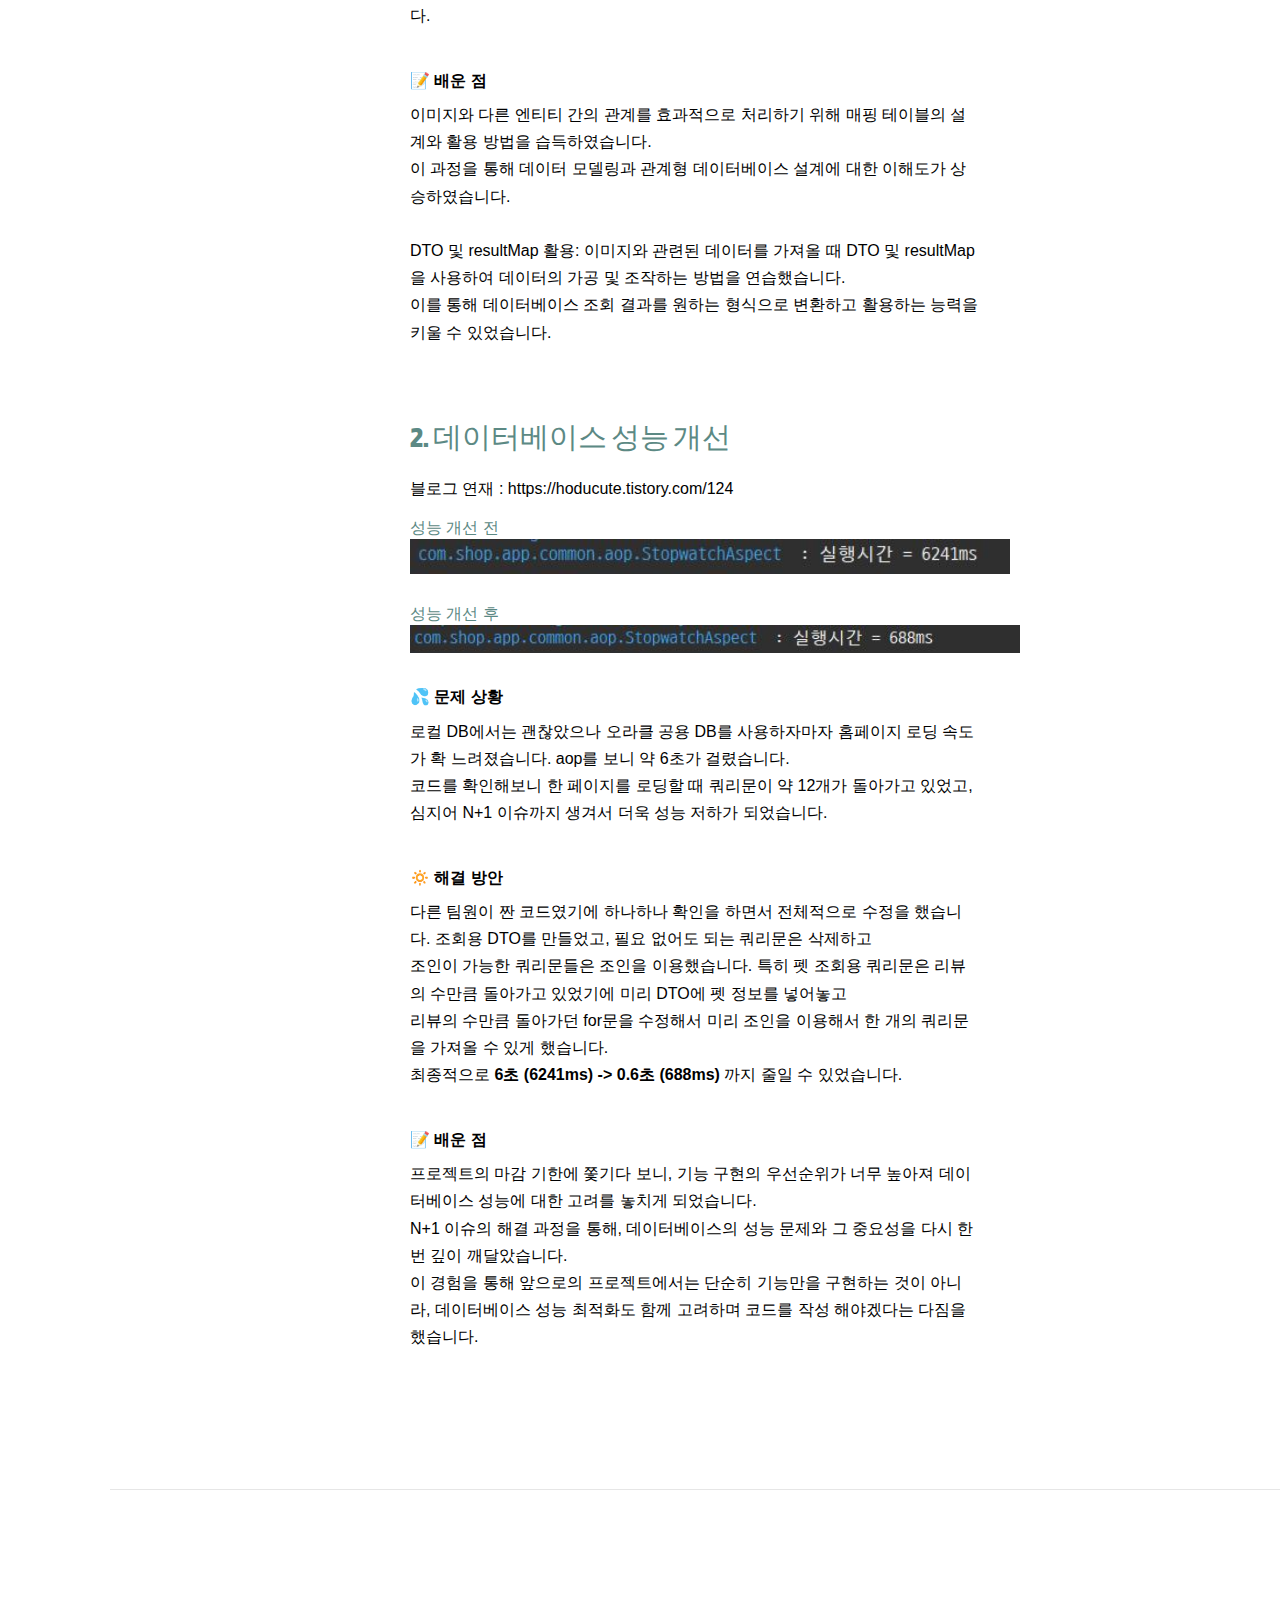
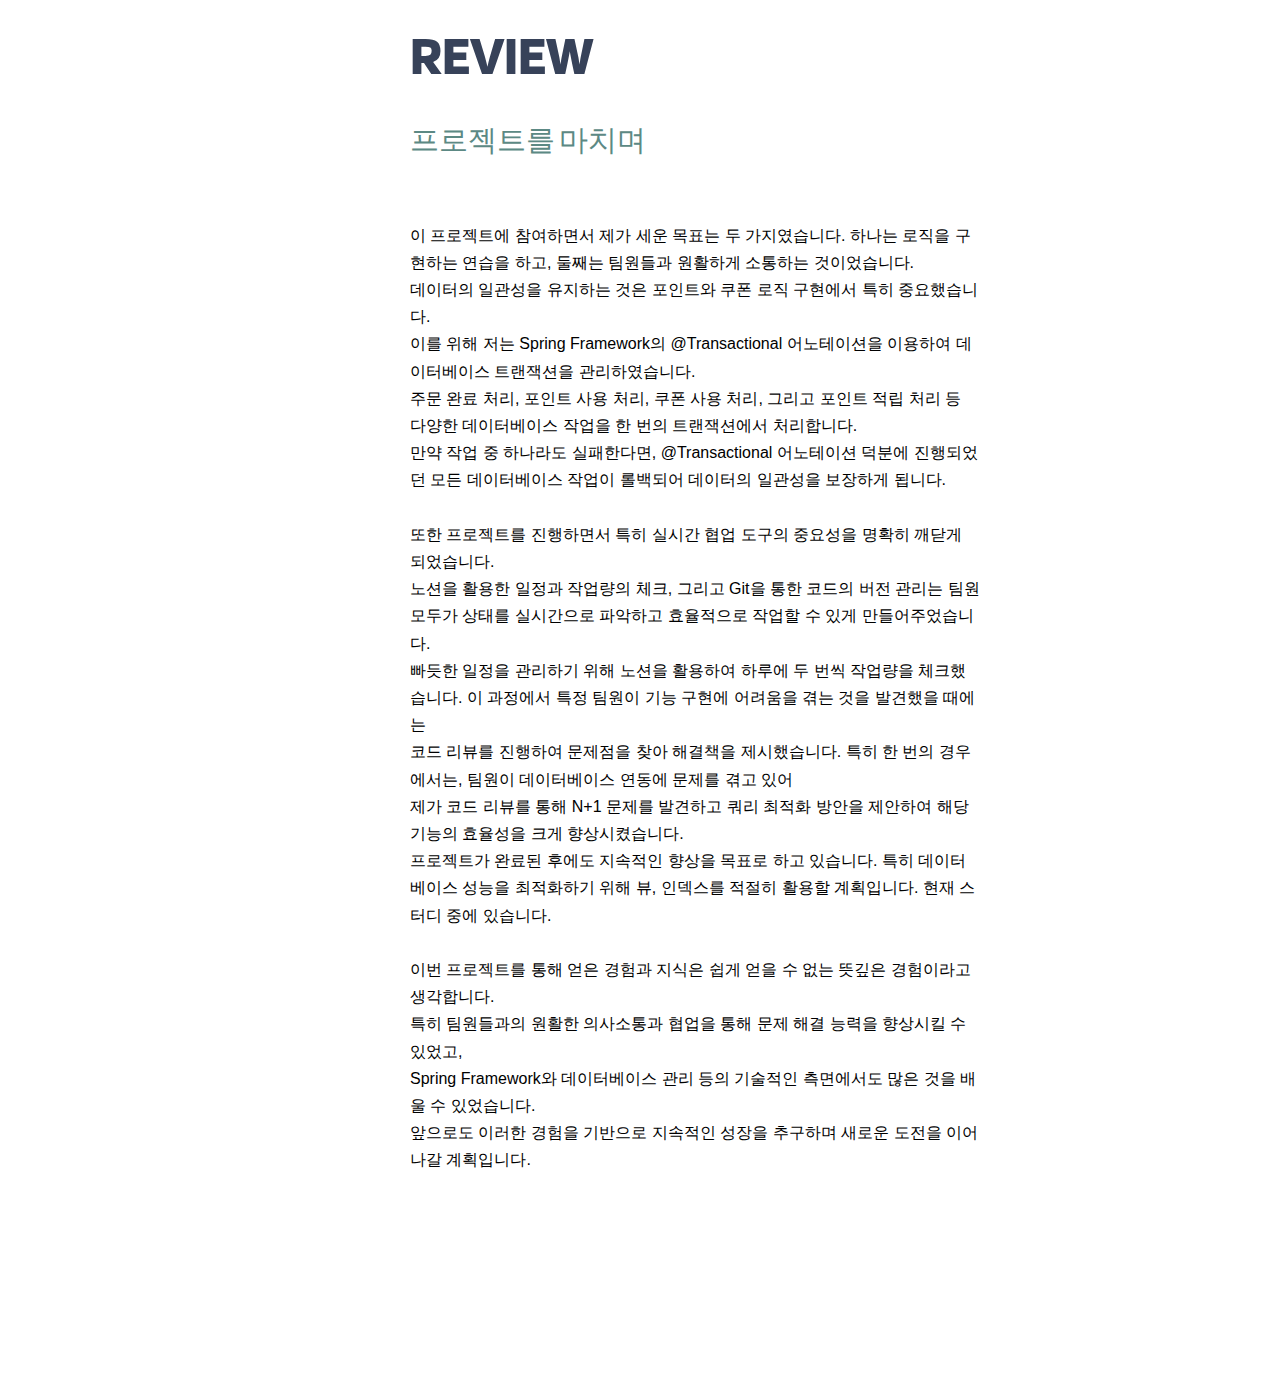
==== commit 56d6359a: "반응형 수정" ====
--- a/index.html
+++ b/index.html
@@ -85,11 +85,9 @@
               <h3 class="title">JEON <span>YERA</span></h3>
               <div class="desc">
                 <div class="desc0">안녕하세요! <strong>함께 일하고 싶은</strong>
-                <strong>백엔드 개발자 전예라</strong>입니다.<br /></div>
-                - 제가 생각하는 함께 일하고 싶은 개발자란 꾸준함과 뛰어난 소통 능력을 가진 사람입니다. <br />이러한 가치관을 바탕으로 저는 매일 1회 이상의 커밋을 통해 꾸준함을 증명하고 있습니다.<br />
-                - 사회성이 정말로 좋습니다. 둥글둥글하고 원만한 성격으로 동료와의 원활한 커뮤니케이션이 가능합니다. <br />최근 프로젝트에서는 PL 역할을 맡아서 의견 조율과 일정 관리를 하고 기술적인 문제를 해결했으며, <br />이를 통해 팀원들로부터 '협업 능력이 뛰어나다’라는 긍정적인 피드백을 받았습니다.<br />
-                - 지식을 나누는 개발자가 되고 싶습니다. <a href="https://hoducute.tistory.com/">https://hoducute.tistory.com/ 개인 블로그에 성능개선/프로젝트/스터디 등을 기록 중입니다.</a>
-                - 회계 분야에서 5년 근무하는 동안 회계 프로그램을 다루면서 느꼈던 불편한 점들을 해결하기 위해, 프로그램을 직접 만들어보고 싶었습니다. <br />그래서 시간이 더 지나기 전에 개발자로서의 새로운 길을 선택하게 되었습니다.
+                <strong>개발자 전예라</strong>입니다.<br /></div>
+                - 사회성이 정말로 좋습니다. 둥글둥글하고 원만한 성격으로 동료와의 원활한 커뮤니케이션이 가능합니다. <br />최근 프로젝트에서는 PL 역할을 맡아서 의견 조율과 일정 관리를 하고  주도적으로 이끌었으며, <br />이를 통해 팀원들로부터 '협업 능력이 뛰어나다’라는 긍정적인 피드백을 받았습니다.<br />
+                - 안정적인 서비스를 제공하는 아키텍트가 되는 것이 제 목표입니다. <br />꿈을 실현하기 위해 알고리즘, 데이터 구조, 컴퓨터 과학 등 cs기술을 전반적으로 공부하고, 아키텍처 패턴을 학습하는 것을 목표로 삼고 있습니다.
               </div>
               <div class="box">
                 <h3 class="title3">TECH STACK</h3>
--- a/css/style.css
+++ b/css/style.css
@@ -301,7 +301,7 @@
 }
 
 .section_wrap {
-  margin-top: -180px;
+  /* margin-top: -180px; */
 }
 
 .social li {
@@ -437,6 +437,7 @@
 .desc {
   font-size: 100%;
   margin-top: 10px;
+  margin-bottom: 60px;
   line-height: 170%;
 }
 
@@ -732,3 +733,60 @@
   justify-content: center;
   gap: 10px;
 }
+
+@media (max-width: 768px) {
+  /* 사이드바와 네비게이션 */
+  .nav {
+    padding: 100px 2px;
+    position: fixed;
+  }
+
+  .container .progress_container {
+    display: none;
+  }
+
+  .nav .profile_img {
+    width: 100px; /* 프로필 이미지 크기 조정 */
+  }
+
+  /* 컨테이너와 래퍼 */
+  .container,
+  .wrapper {
+    margin-left: 60px; /* 좌측 마진 조정 */
+    margin-top: 300px;
+  }
+
+  /* 상단 유틸리티 바 */
+  .utility {
+    padding: 10px 20px; /* 패딩 조정 */
+  }
+
+  /* 각 섹션의 패딩 조정 */
+  .container .section_1,
+  .container .section_2,
+  .container .section_3,
+  .container .section_4,
+  .container .section_5 {
+    padding: 100px 20px; /* 패딩 조정 */
+  }
+
+  /* 글꼴 크기 조정 */
+  .font,
+  .title,
+  .sub_title,
+  .desc,
+  .desc0,
+  .title2,
+  .title3 {
+    font-size: 80%; /* 모든 글꼴 크기를 80%로 조정 */
+  }
+
+  /* 버튼 및 이미지 크기 조정 */
+  .to_top_btn,
+  .prev_btn,
+  .next_btn,
+  .button_box {
+    width: 30px; /* 버튼 크기 조정 */
+    height: 30px; /* 버튼 높이 조정 */
+  }
+}
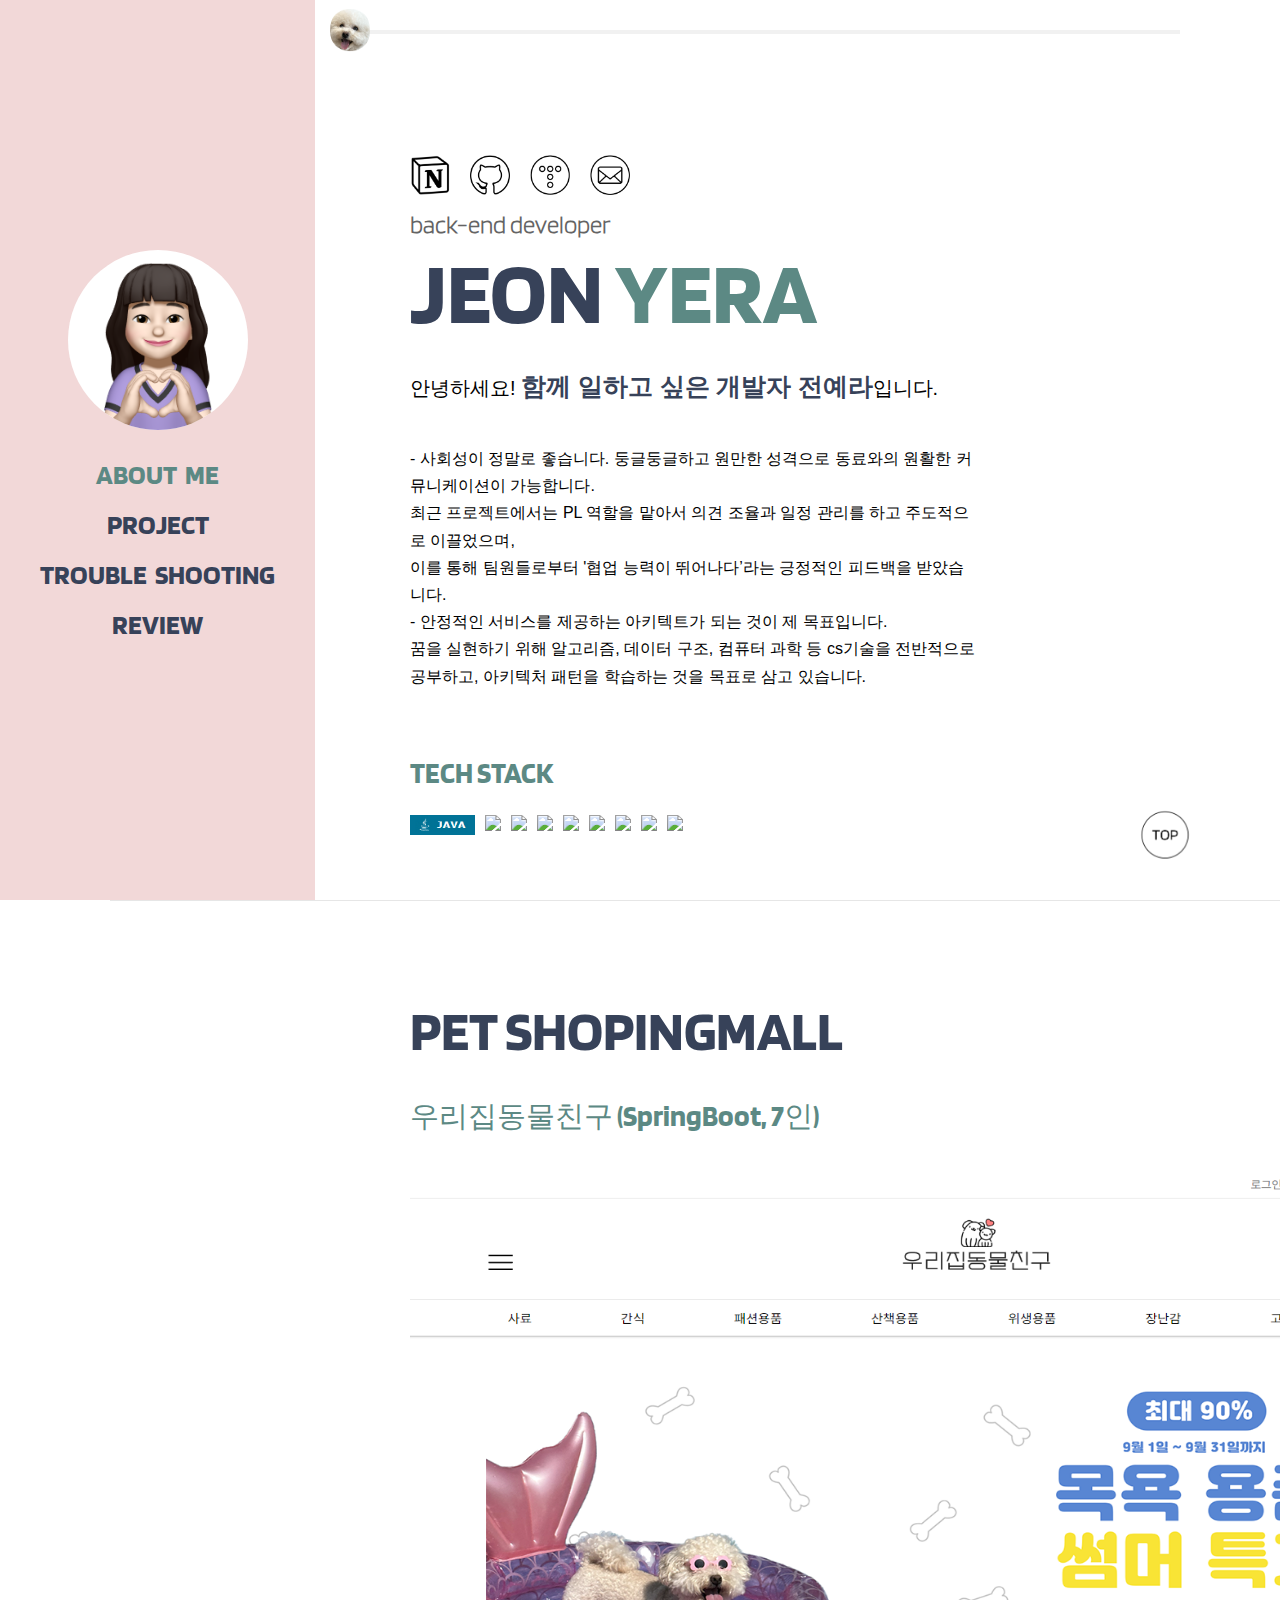
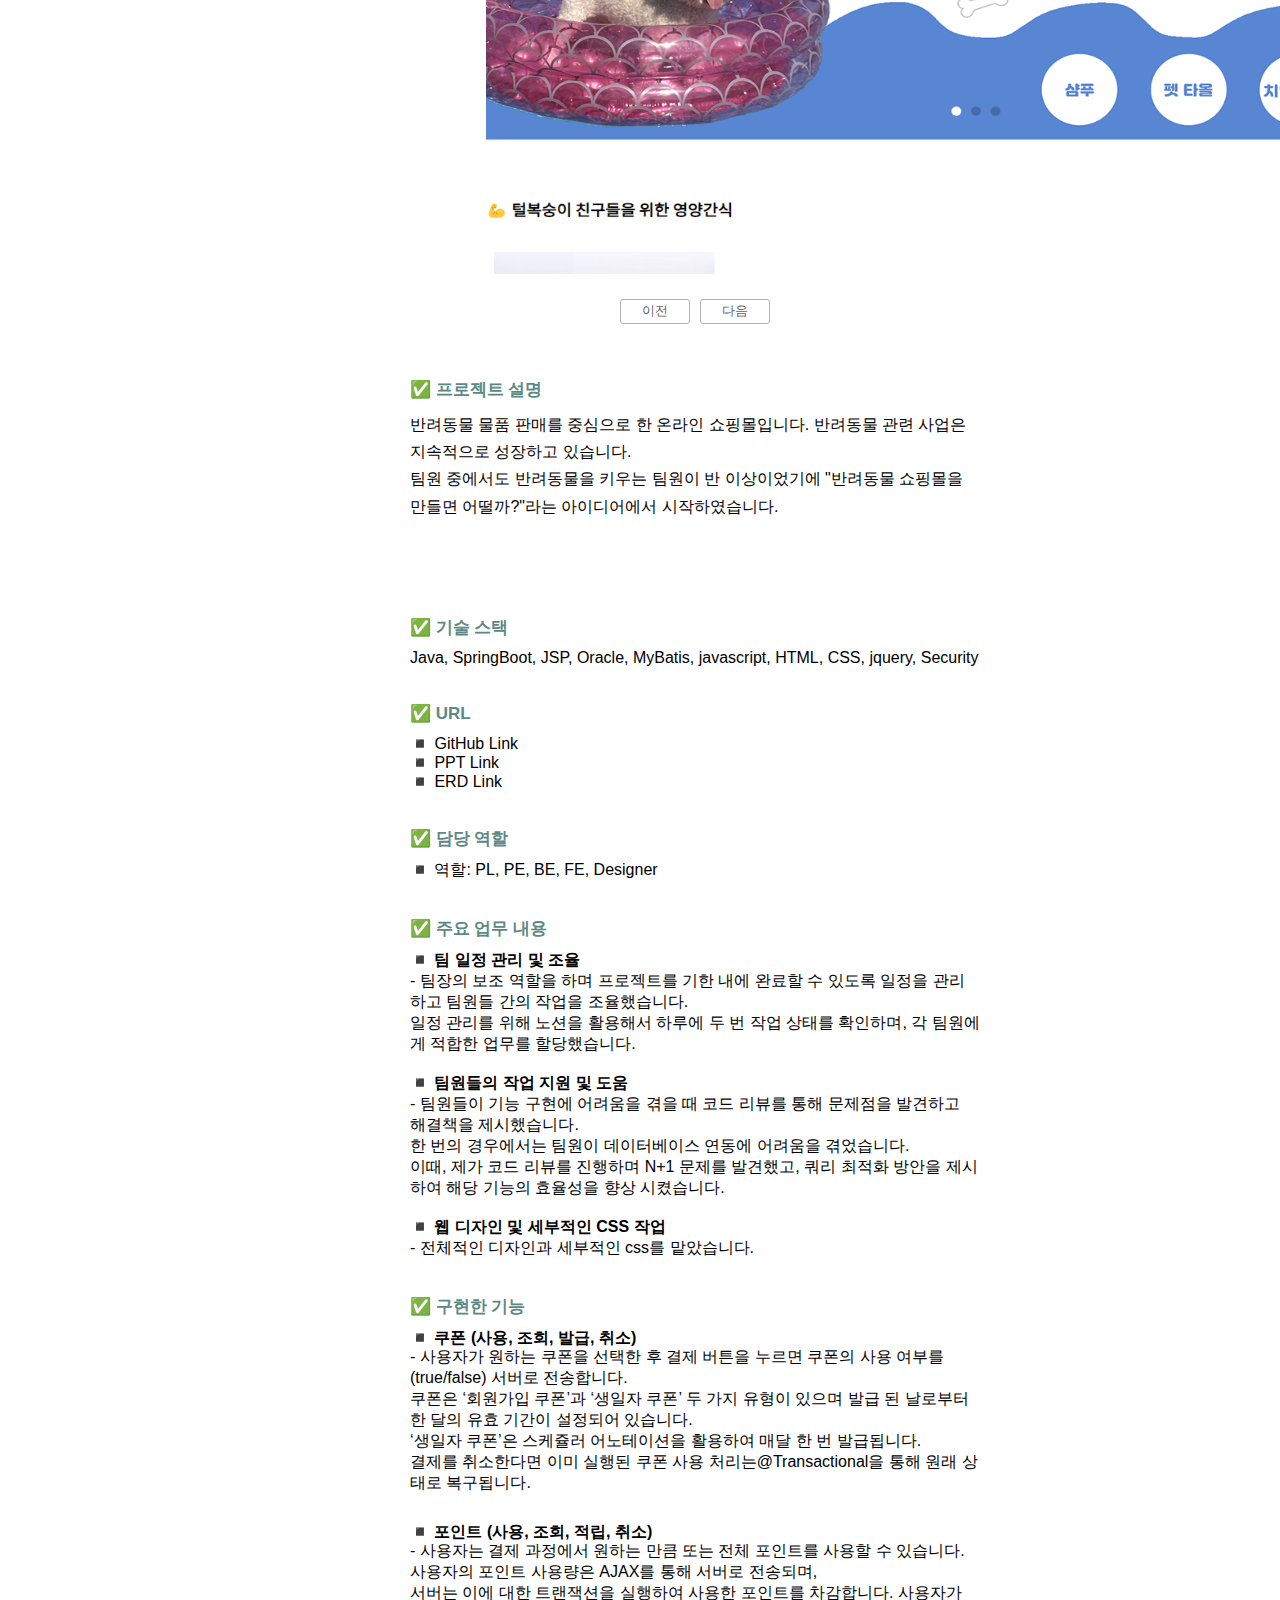
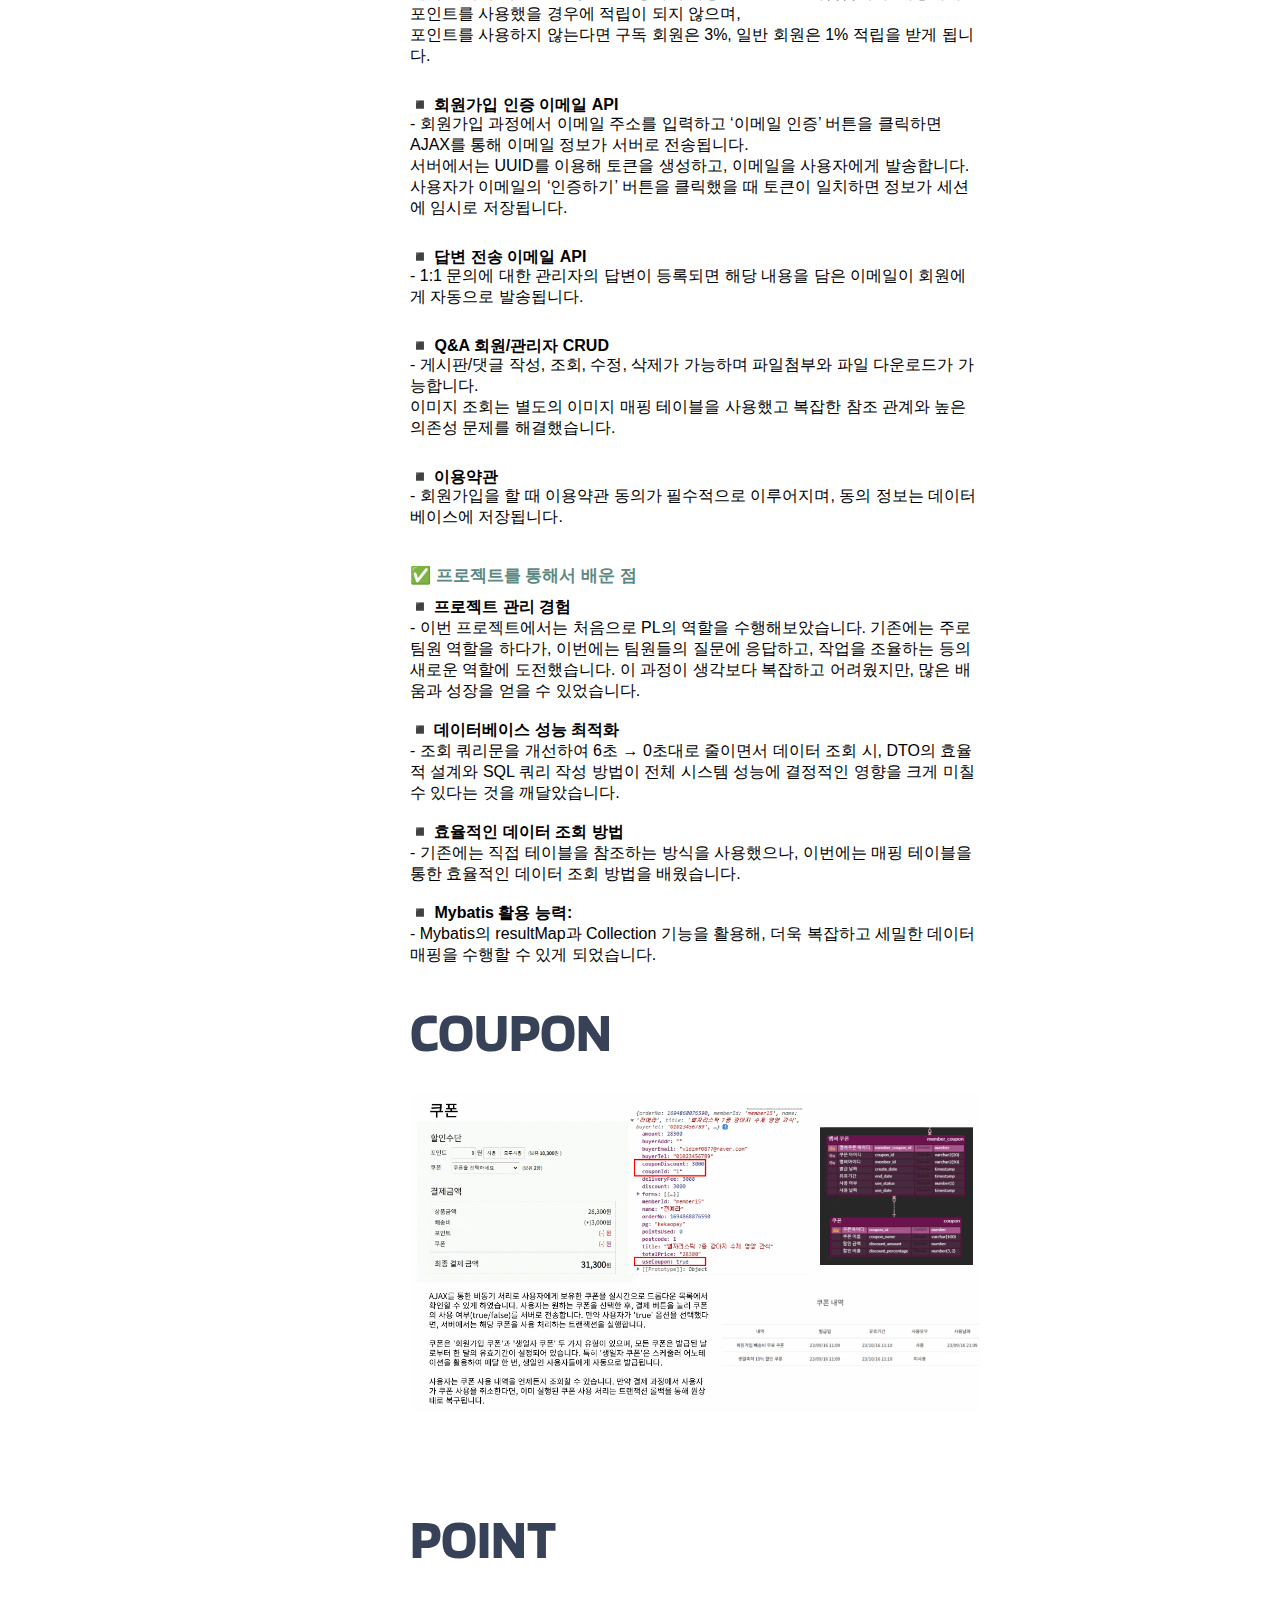
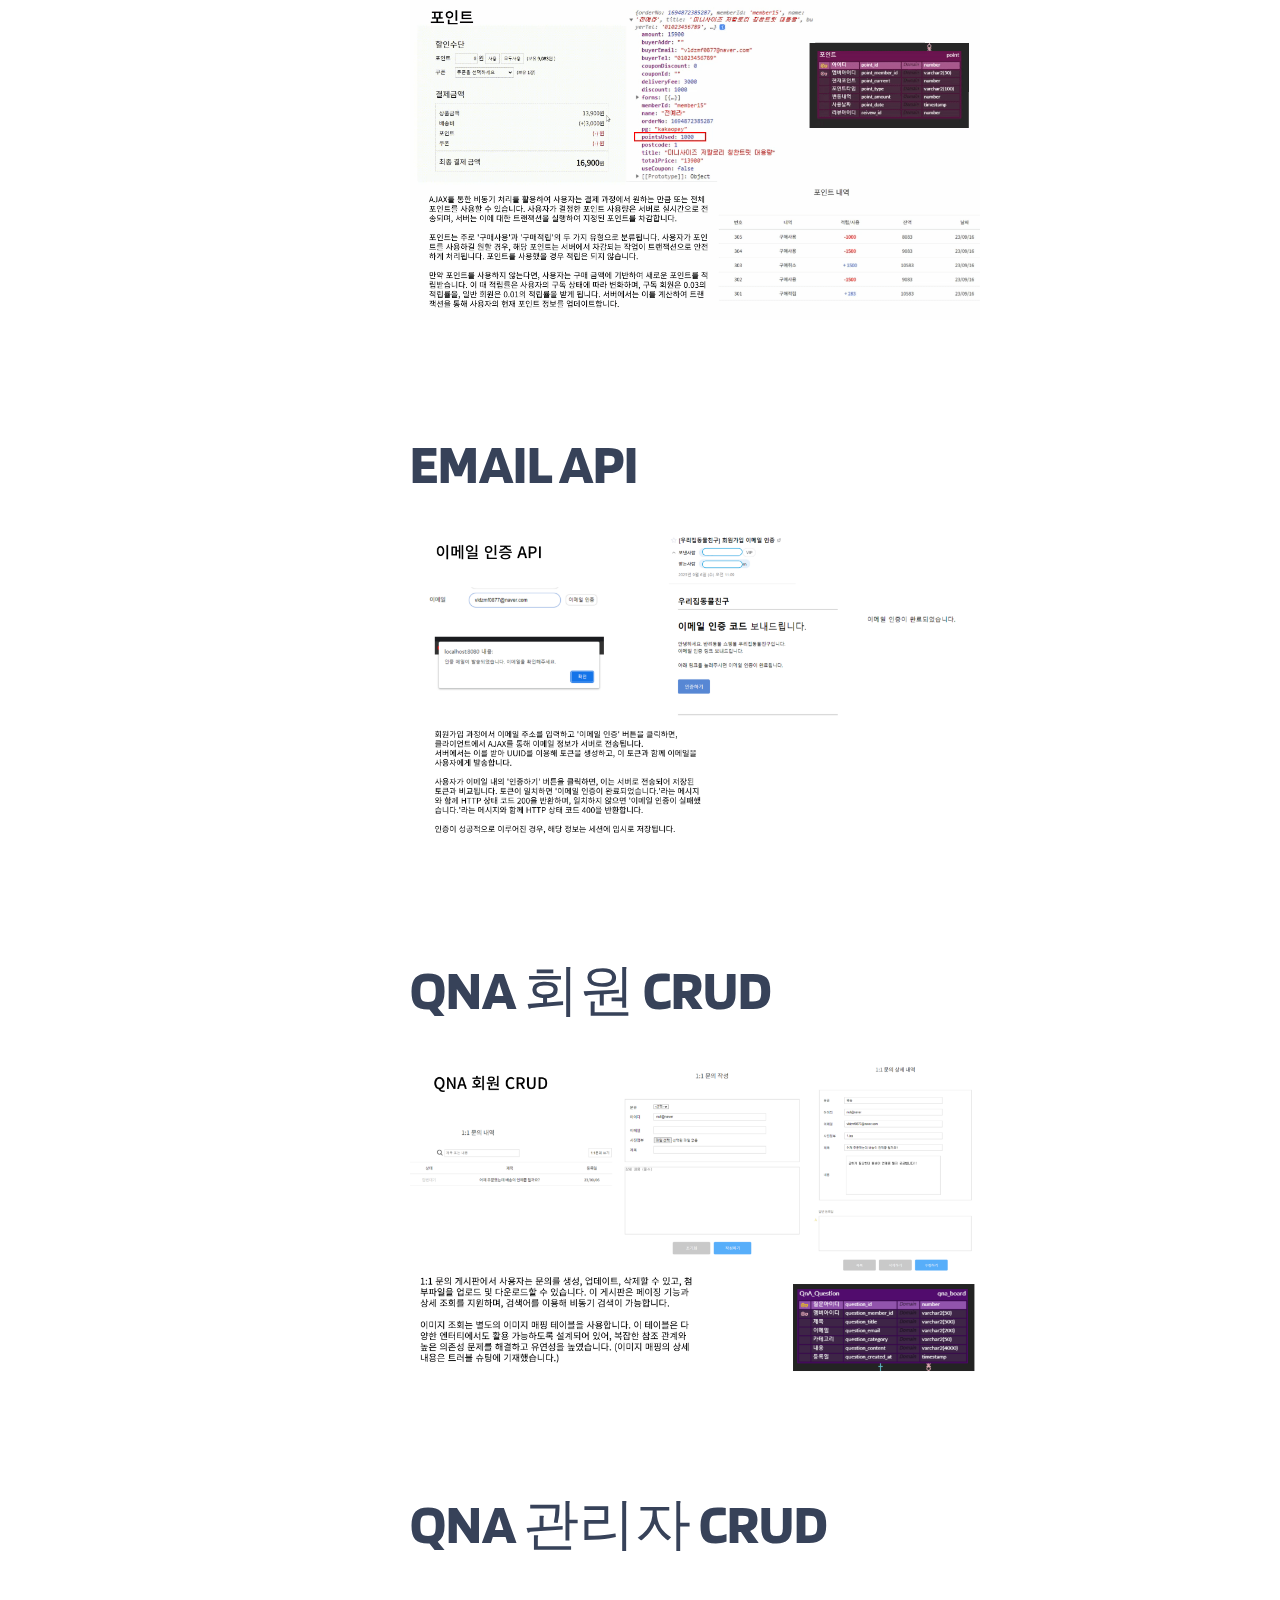
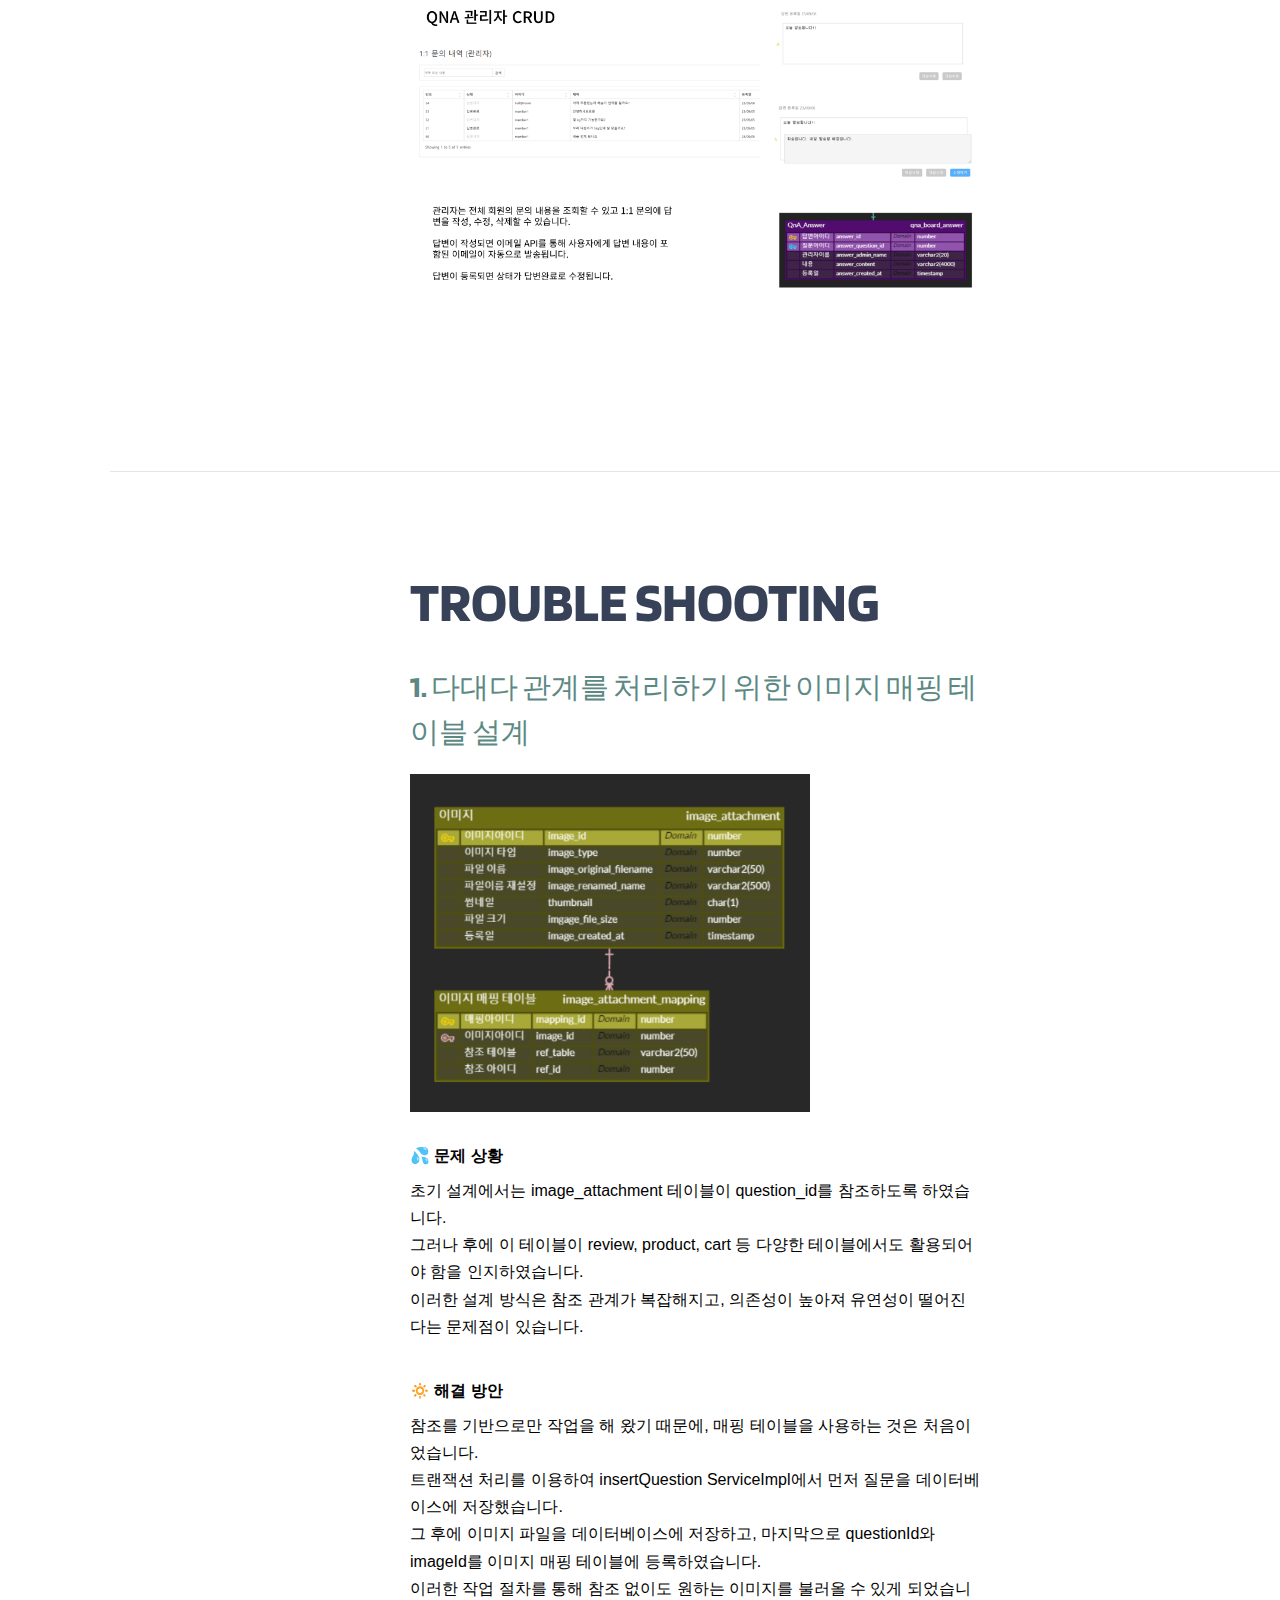
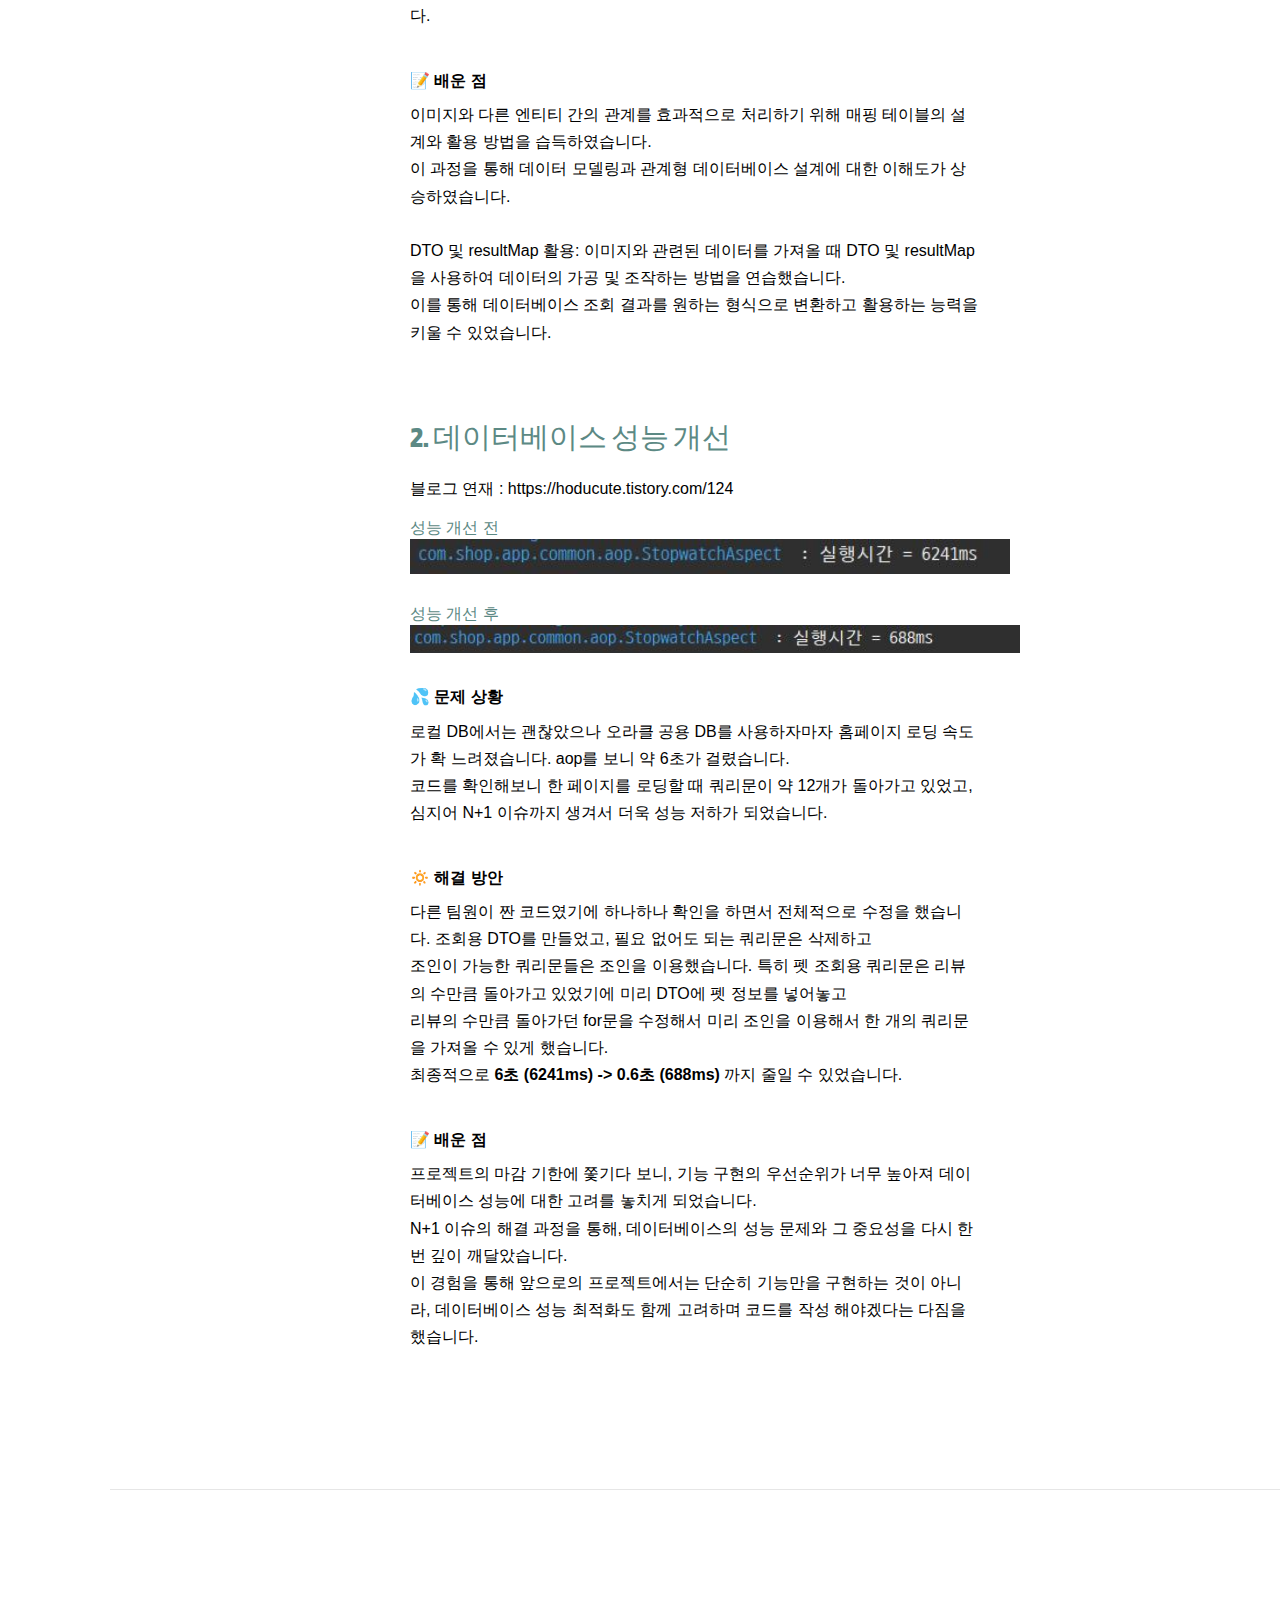
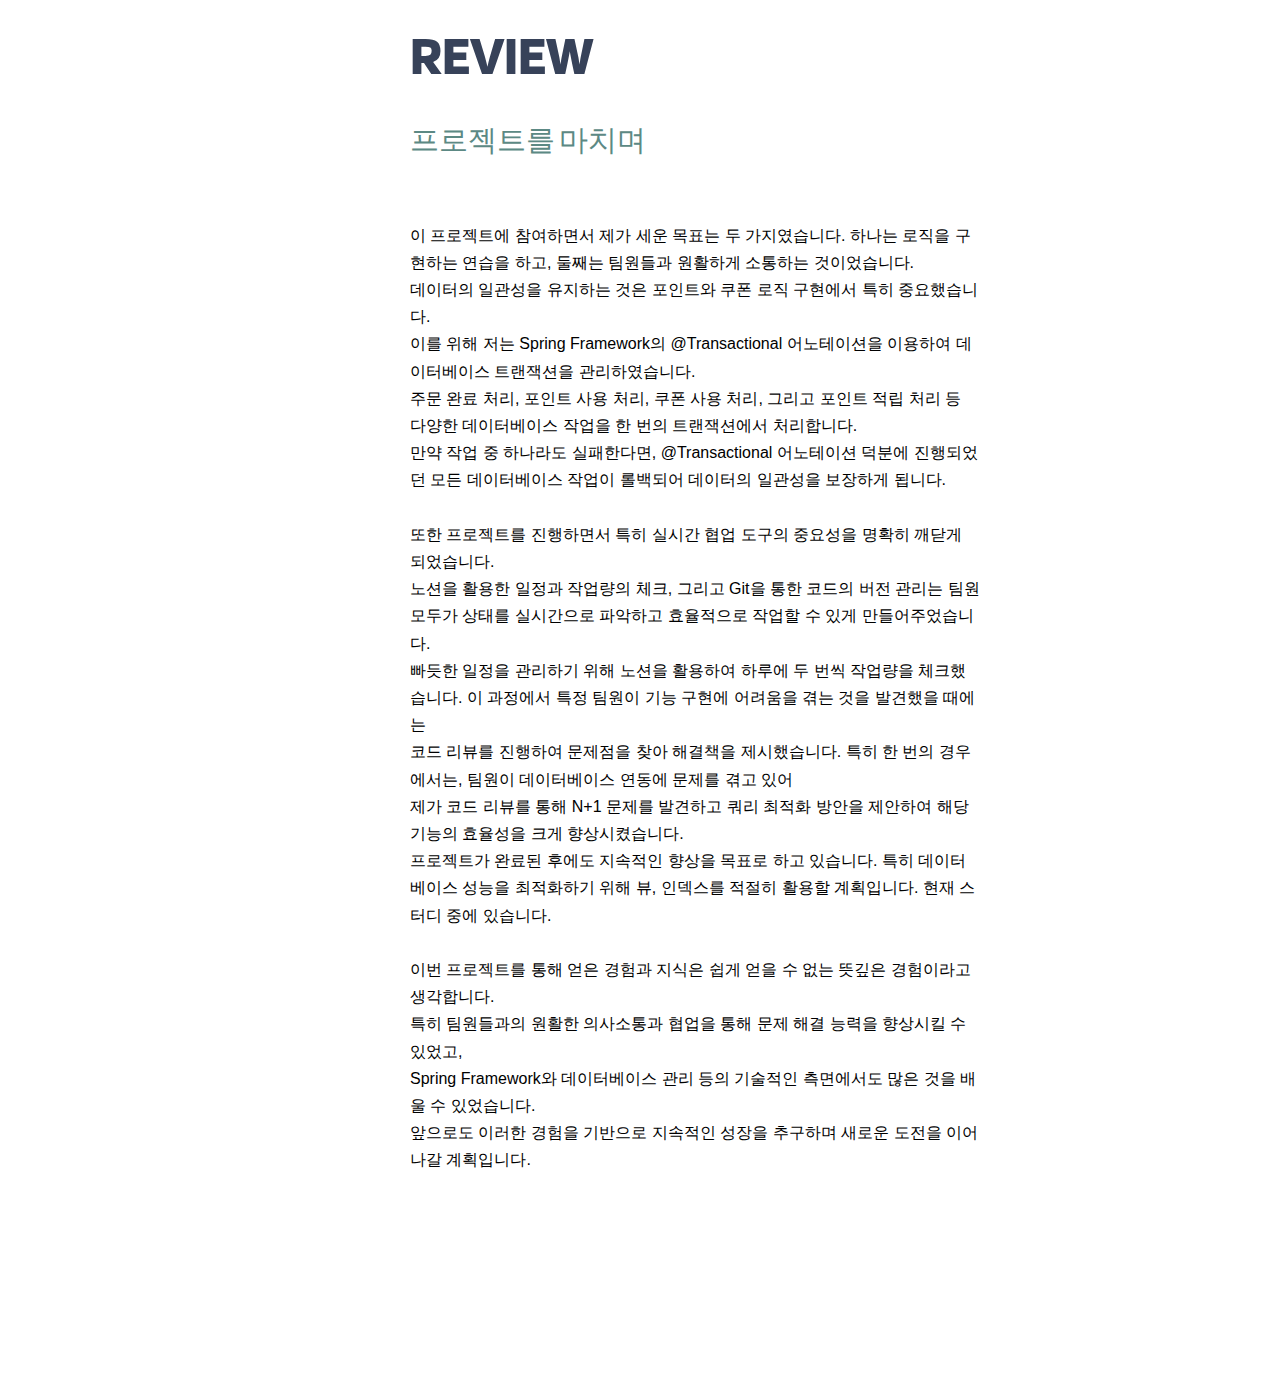
==== commit 51a575f5: "반응형 하는 중" ====
--- a/index.html
+++ b/index.html
@@ -14,7 +14,7 @@
         <div class="profile_img">
           <img src="./images/profile_img.png" alt="전예라 미모티콘" />
         </div>
-        <ul>
+        <ul class="nav-text">
           <li class="on">
             <a href="#section_1" class="font">ABOUT &nbspME</a>
           </li>
@@ -270,8 +270,10 @@
               </div>
               <br/>
               <h3 class="title3">2. 데이터베이스 성능 개선</h3><a href="https://hoducute.tistory.com/124">블로그 연재 : https://hoducute.tistory.com/124</a><br/>
-              <span>성능 개선 전</span>  <img src="./images/1/캡처.JPG" style="width: 600px; margin-bottom: 30px;">
-              <span>성능 개선 후</span>  <img src="./images/1/캡처2.JPG" style="width: 610px; margin-bottom: 30px;">
+              <div class="img-wrp">
+                <span>성능 개선 전</span>  <img src="./images/1/캡처.JPG" style="width: 600px; margin-bottom: 30px;">
+                <span>성능 개선 후</span>  <img src="./images/1/캡처2.JPG" style="width: 610px; margin-bottom: 30px;">
+              </div>
               <div class="desc"><div class="s-desc">💦 문제 상황</div> <br/>로컬 DB에서는 괜찮았으나 오라클 공용 DB를 사용하자마자 홈페이지 로딩 속도가 확 느려졌습니다. aop를 보니 약 6초가 걸렸습니다.<br />코드를 확인해보니 한 페이지를 로딩할 때 쿼리문이 약 12개가 돌아가고 있었고, 심지어 N+1 이슈까지 생겨서 더욱 성능 저하가 되었습니다.<br/><br/>
                 
                 <div class="s-desc">🔅 해결 방안</div> <br/>다른 팀원이 짠 코드였기에 하나하나 확인을 하면서 전체적으로 수정을 했습니다. 조회용 DTO를 만들었고, 필요 없어도 되는 쿼리문은 삭제하고 <br/>조인이 가능한 쿼리문들은 조인을 이용했습니다. 특히 펫 조회용 쿼리문은 리뷰의 수만큼 돌아가고 있었기에 미리 DTO에 펫 정보를 넣어놓고 <br/>리뷰의 수만큼 돌아가던 for문을 수정해서 미리 조인을 이용해서 한 개의 쿼리문을 가져올 수 있게 했습니다. <br/>최종적으로 <strong>6초 (6241ms) -> 0.6초 (688ms)</strong> 까지 줄일 수 있었습니다.<br/><br/>
--- a/css/style.css
+++ b/css/style.css
@@ -737,12 +737,54 @@
 @media (max-width: 768px) {
   /* 사이드바와 네비게이션 */
   .nav {
-    padding: 100px 2px;
+    width: 440px;
+    padding: 20px 10px;
     position: fixed;
-  }
-
+    height: auto;
+    right: 0;
+    display: flex;
+  }
+  .nav-text {
+    gap: 50px;
+  }
+  .nav .profile_img {
+    display: none;
+  }
+
+  .to_top_btn {
+    position: fixed;
+    bottom: 20px;
+    right: 210px;
+  }
+  .container .bar_color {
+    display: none;
+  }
+
+  .slider {
+    width: 440px;
+    height: 350px;
+    overflow: hidden;
+  }
+  .slider img {
+    width: 450px;
+    height: 350px;
+  }
+
+  .img-wrp img {
+    width: 450px;
+  }
+  .TeachStack {
+    width: 100%;
+  }
+  ul {
+    display: flex;
+  }
   .container .progress_container {
     display: none;
+  }
+
+  .container {
+    margin-left: -1px;
   }
 
   .nav .profile_img {
@@ -752,8 +794,9 @@
   /* 컨테이너와 래퍼 */
   .container,
   .wrapper {
-    margin-left: 60px; /* 좌측 마진 조정 */
-    margin-top: 300px;
+    width: 450px;
+    margin-left: -1px; /* 좌측 마진 조정 */
+    margin-top: 400px;
   }
 
   /* 상단 유틸리티 바 */
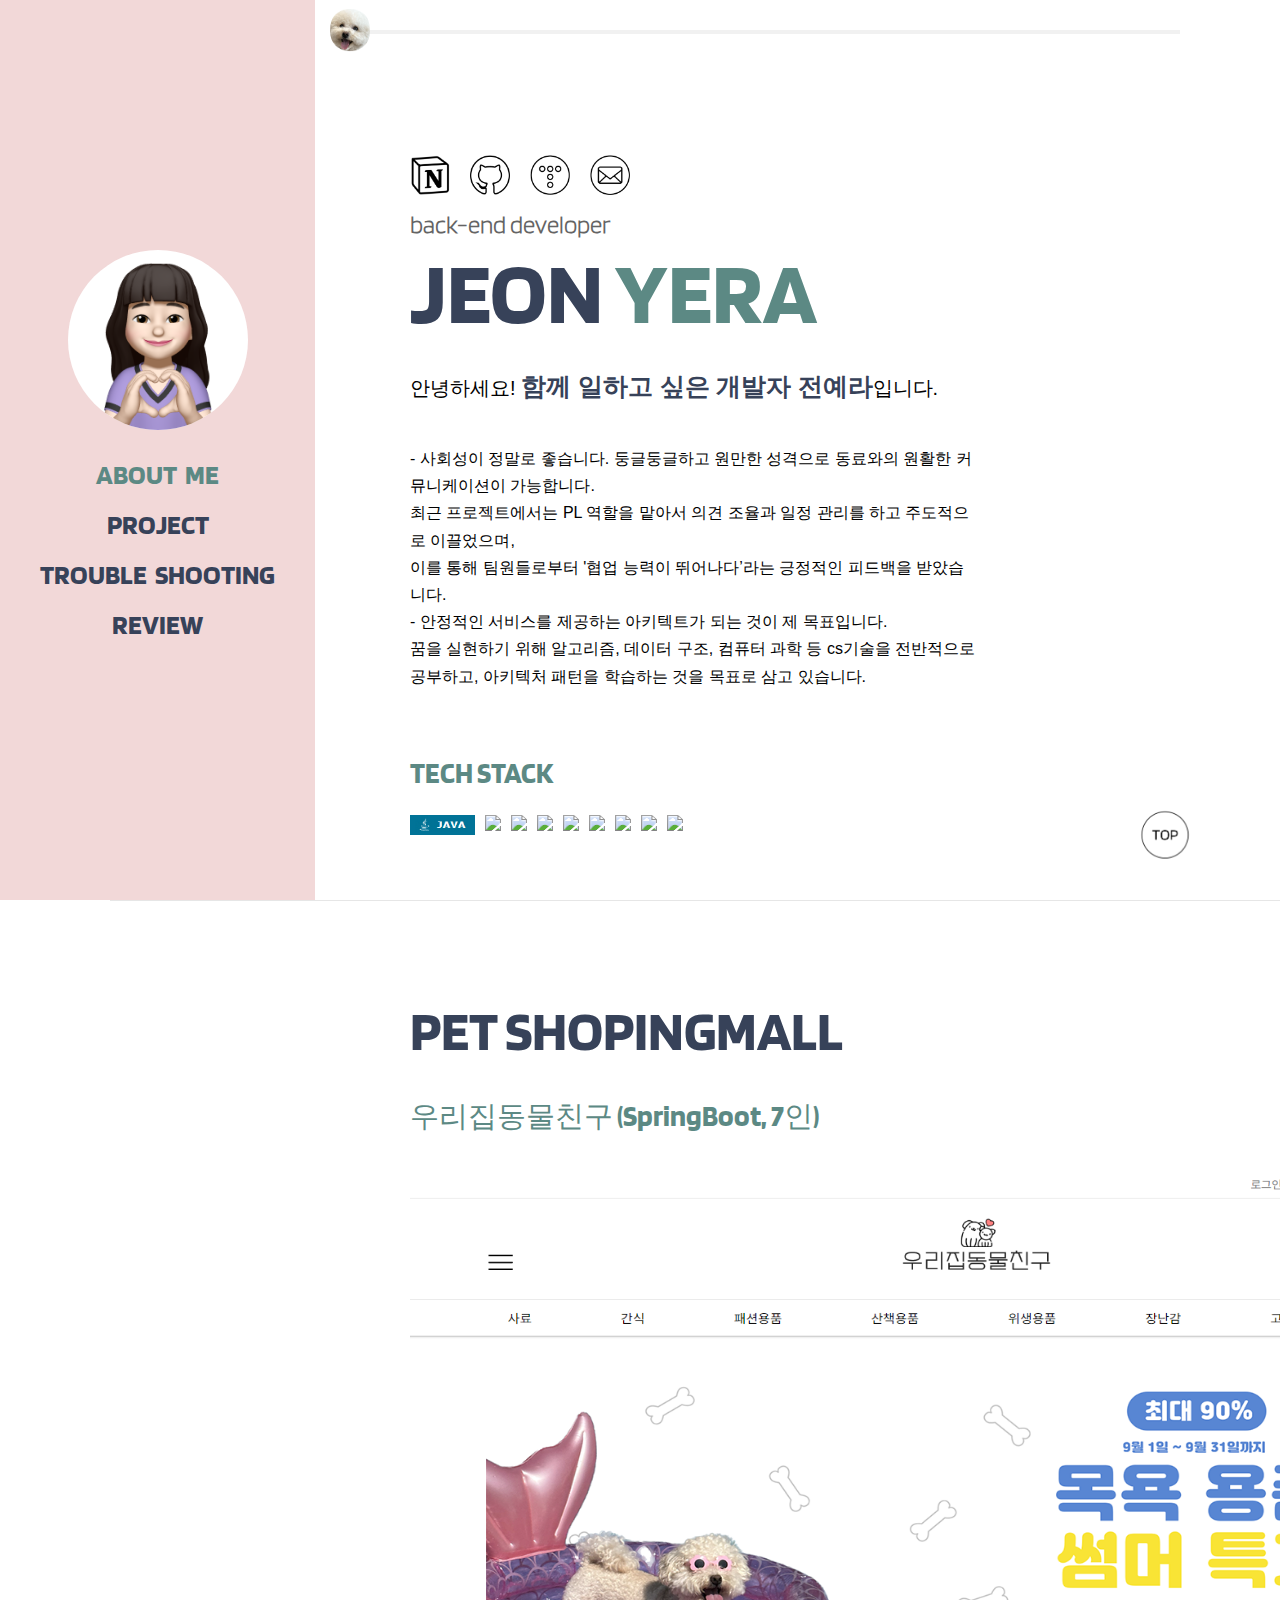
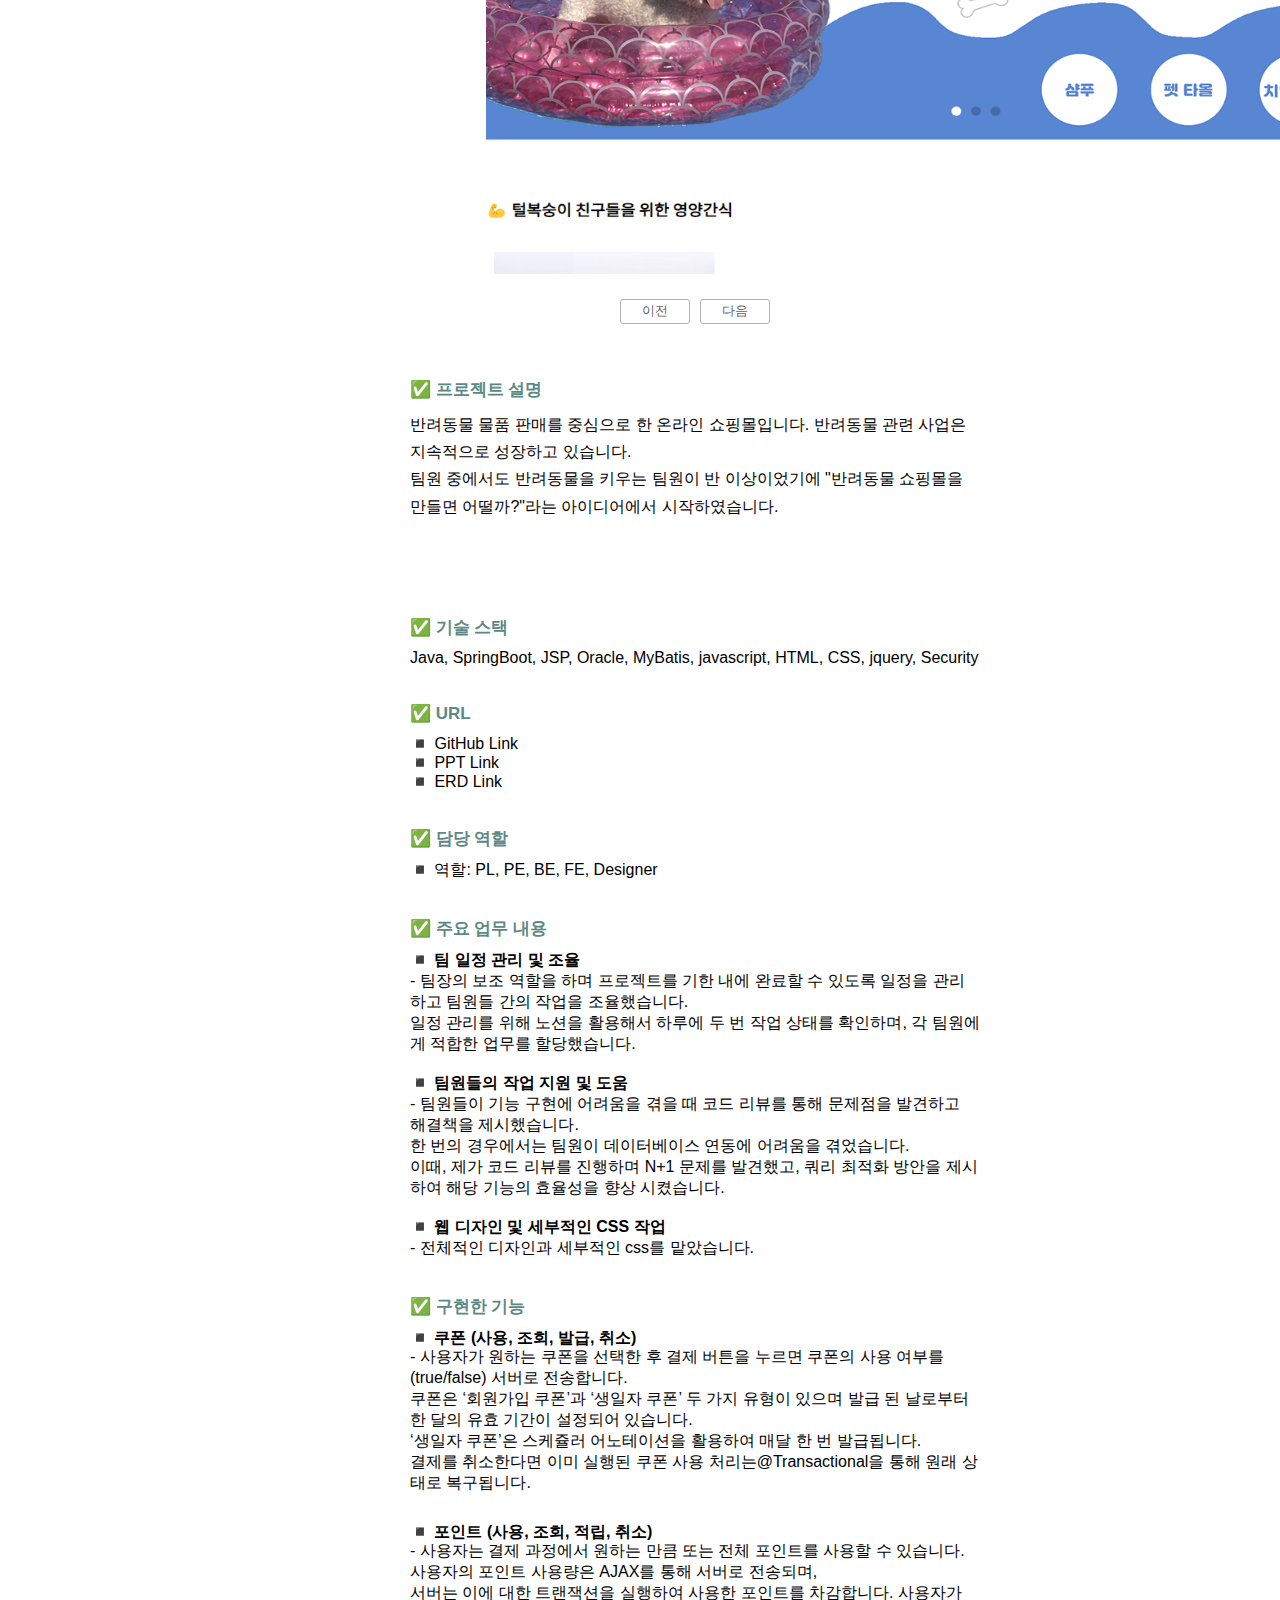
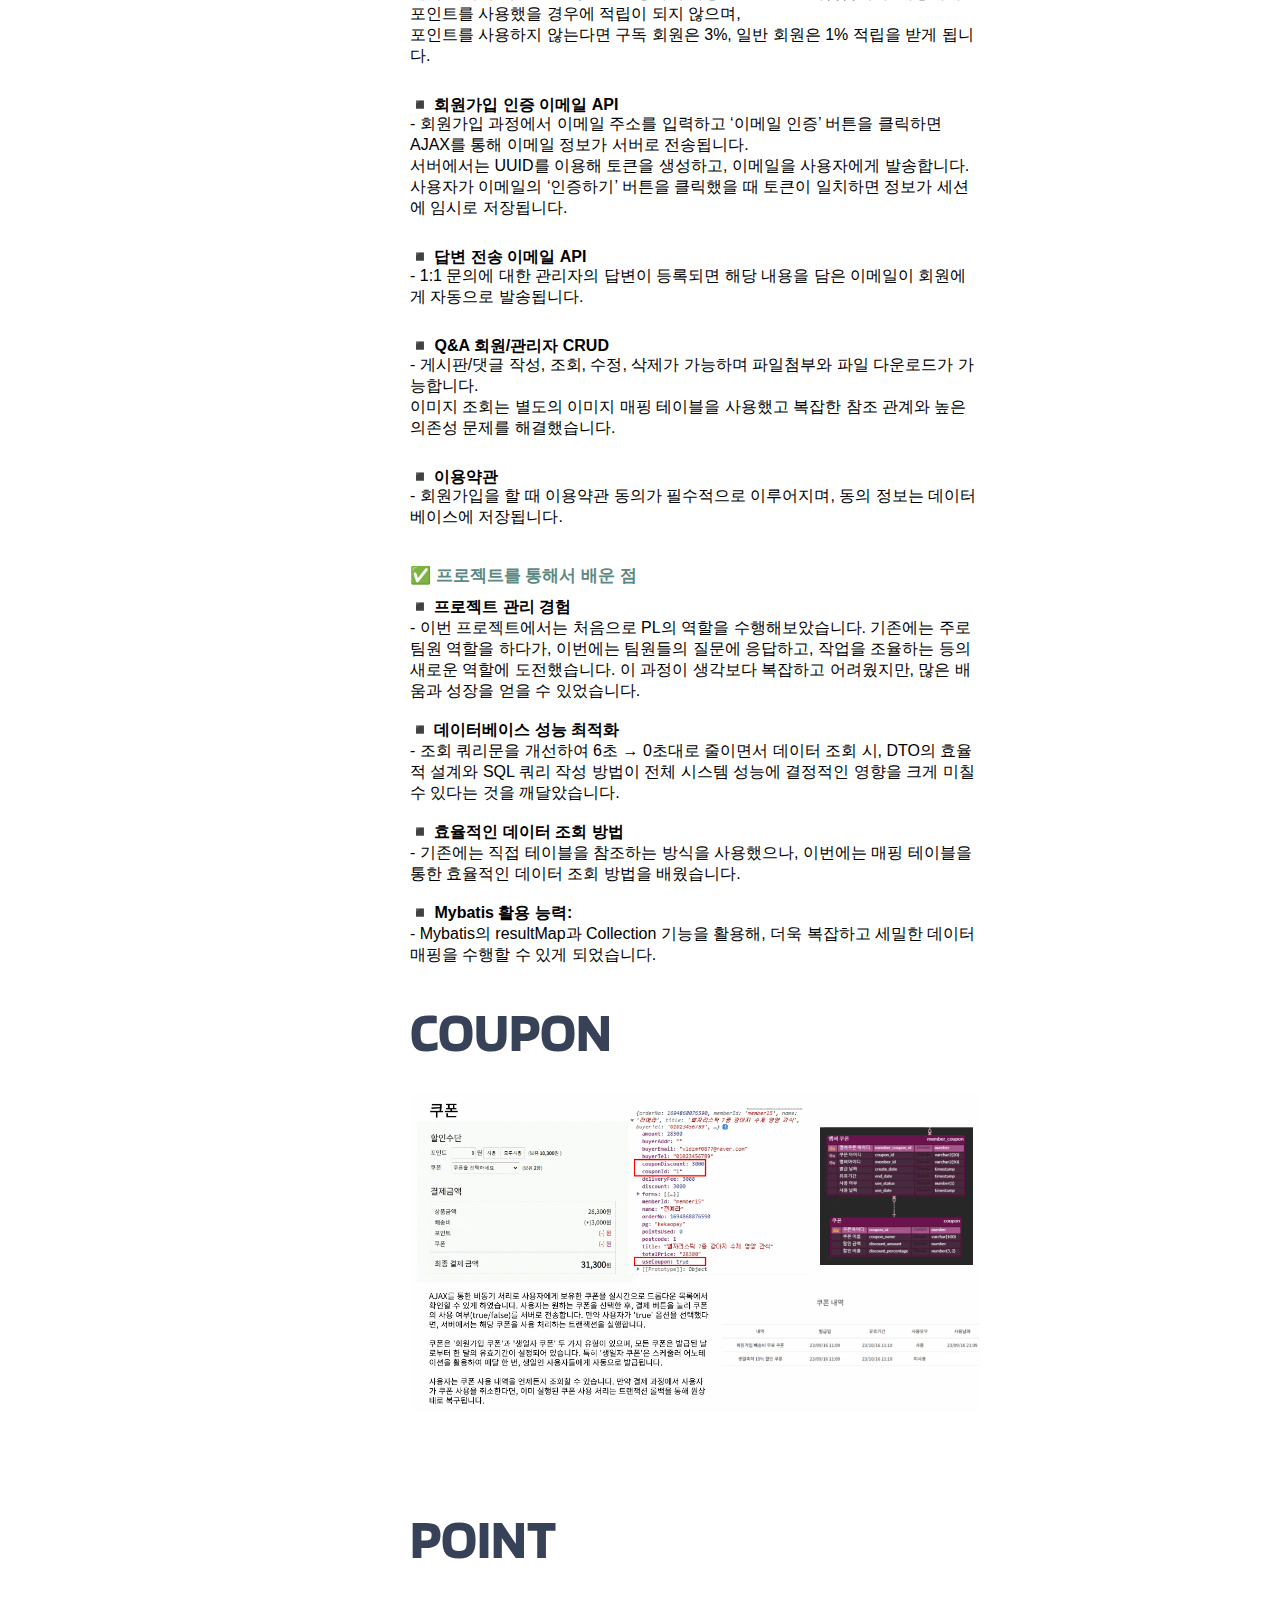
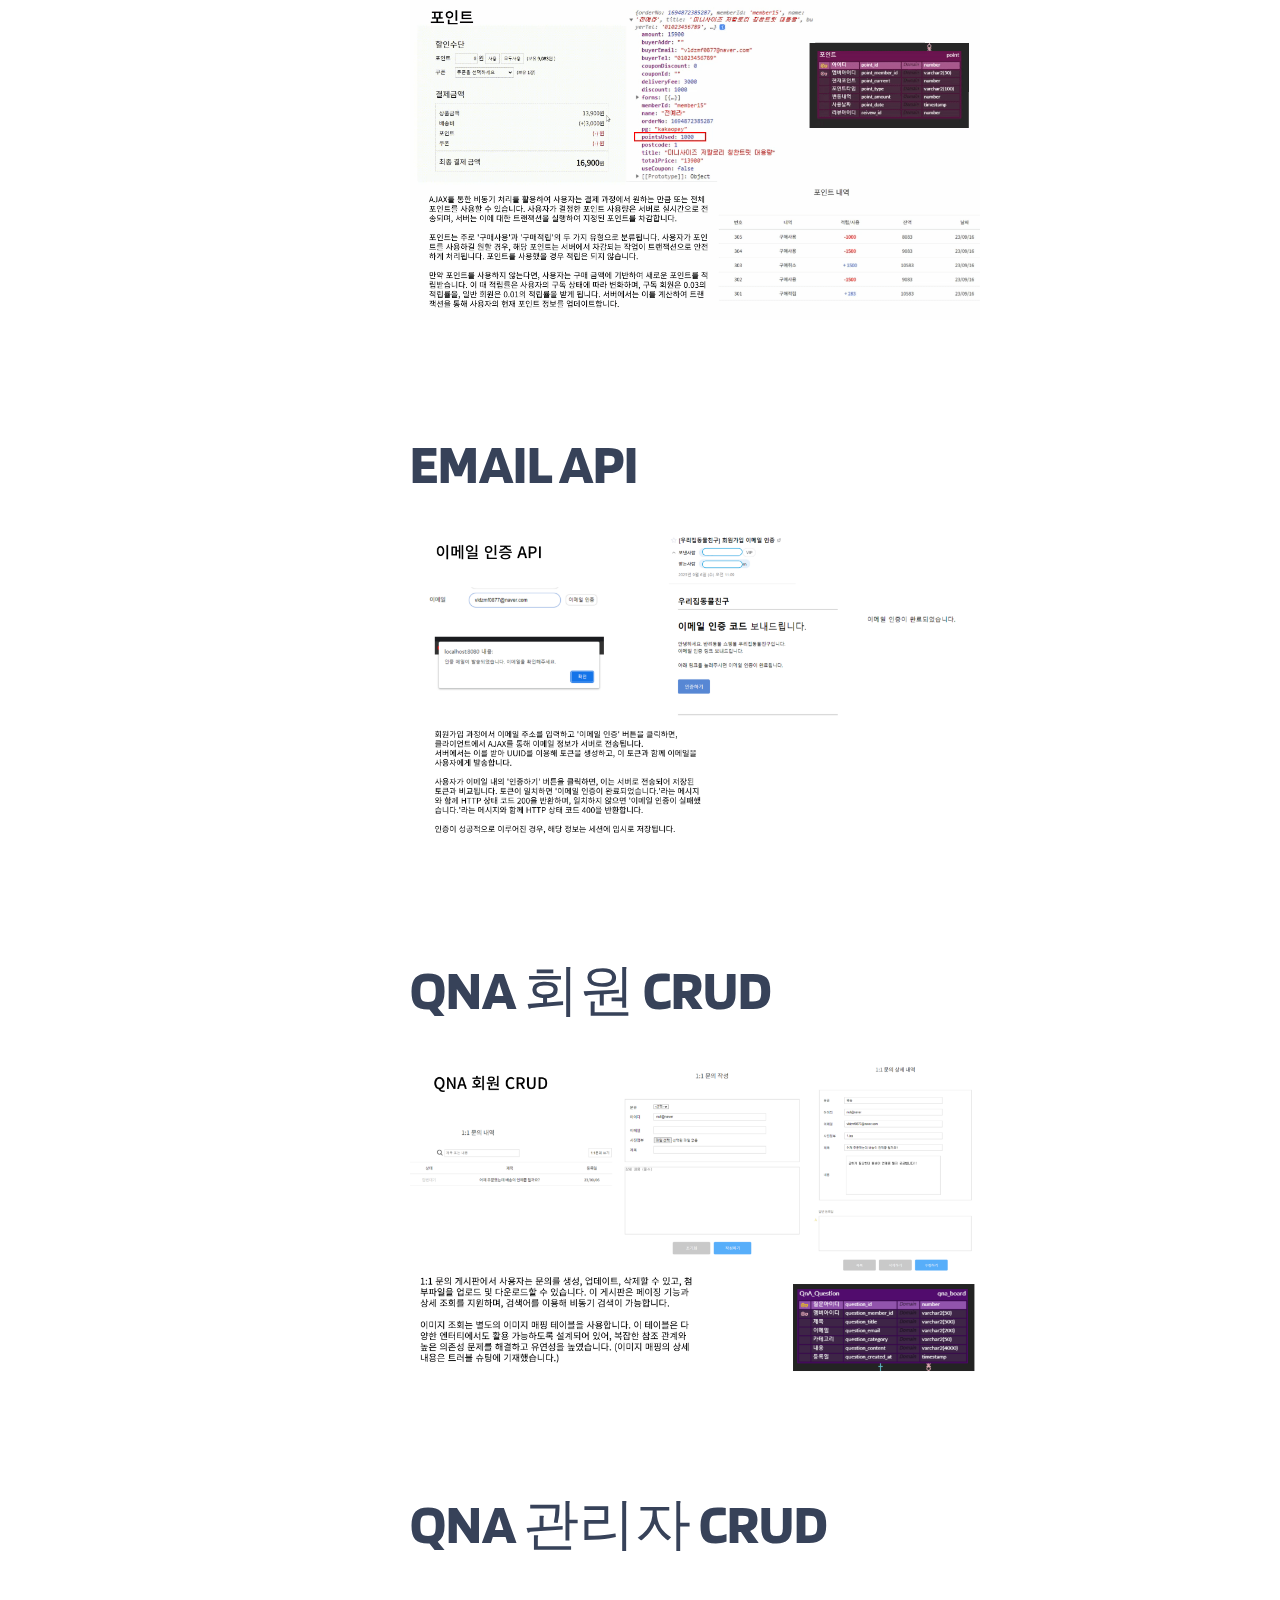
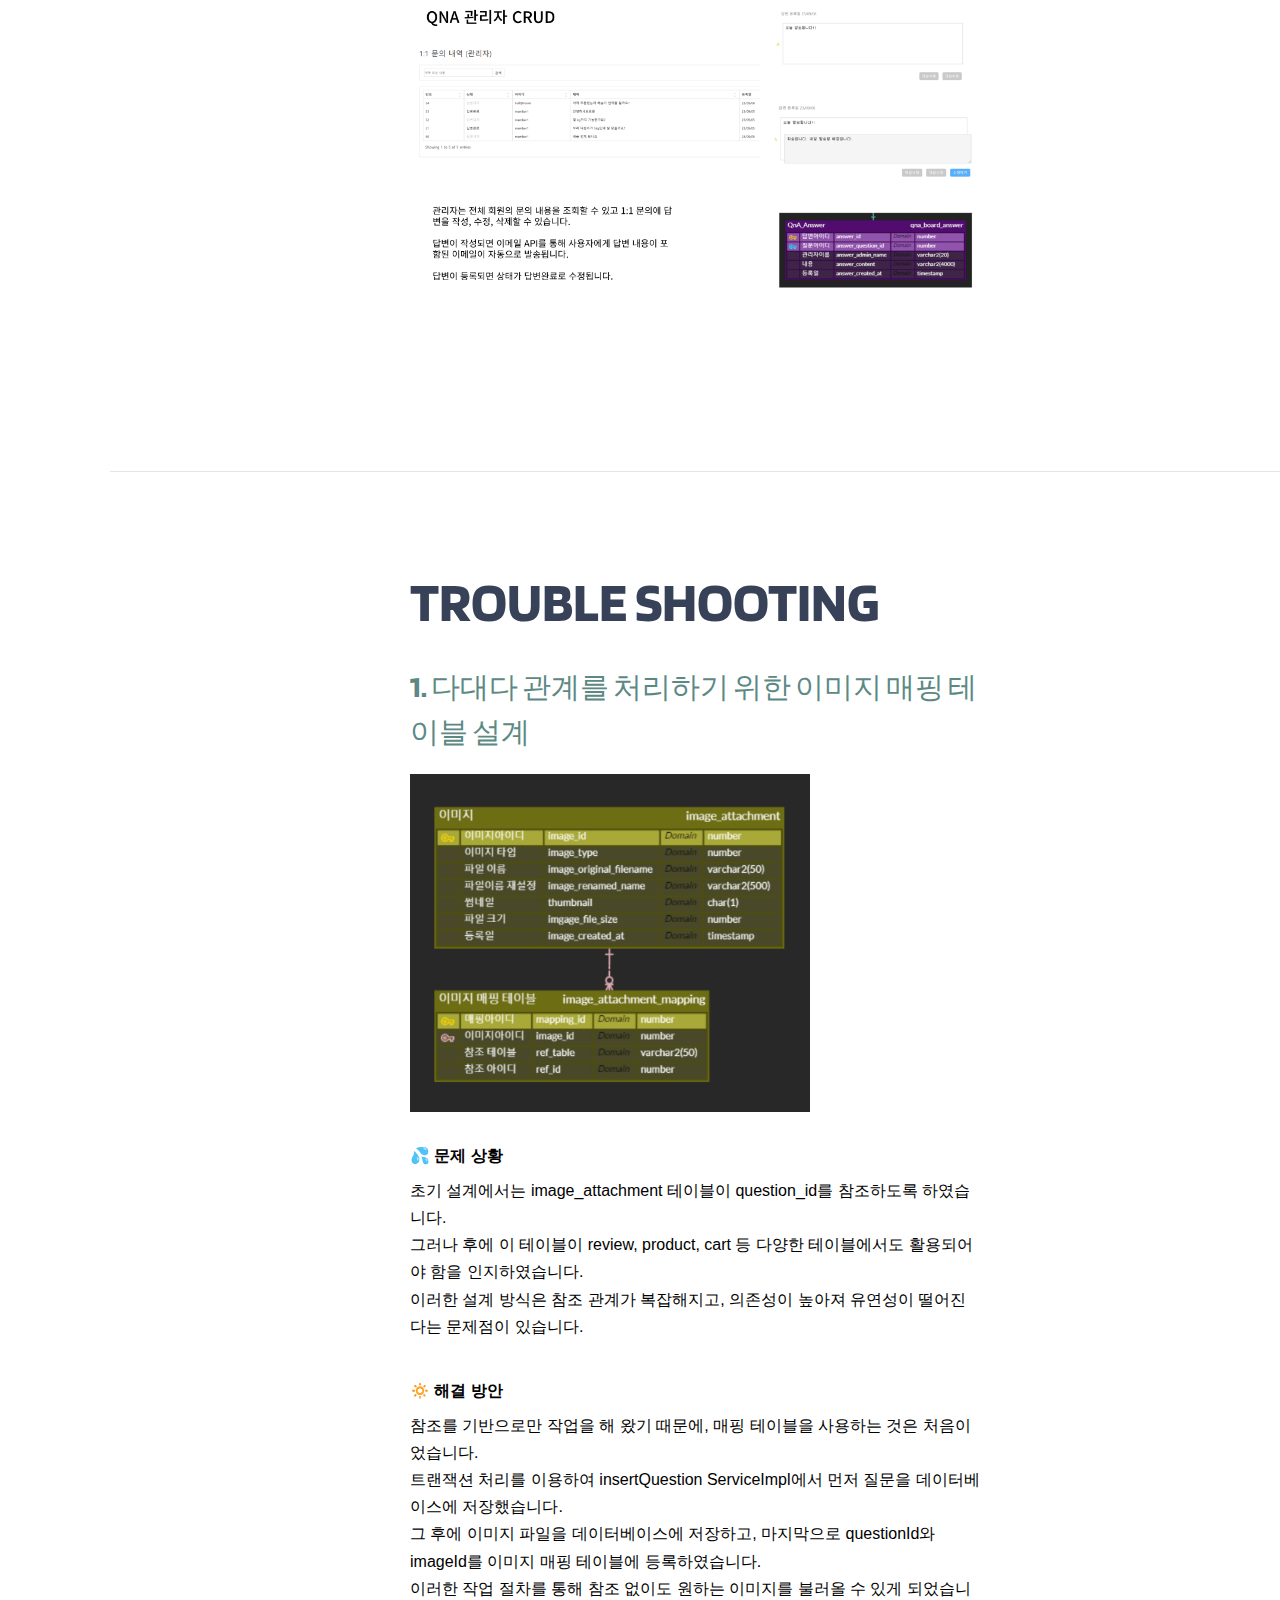
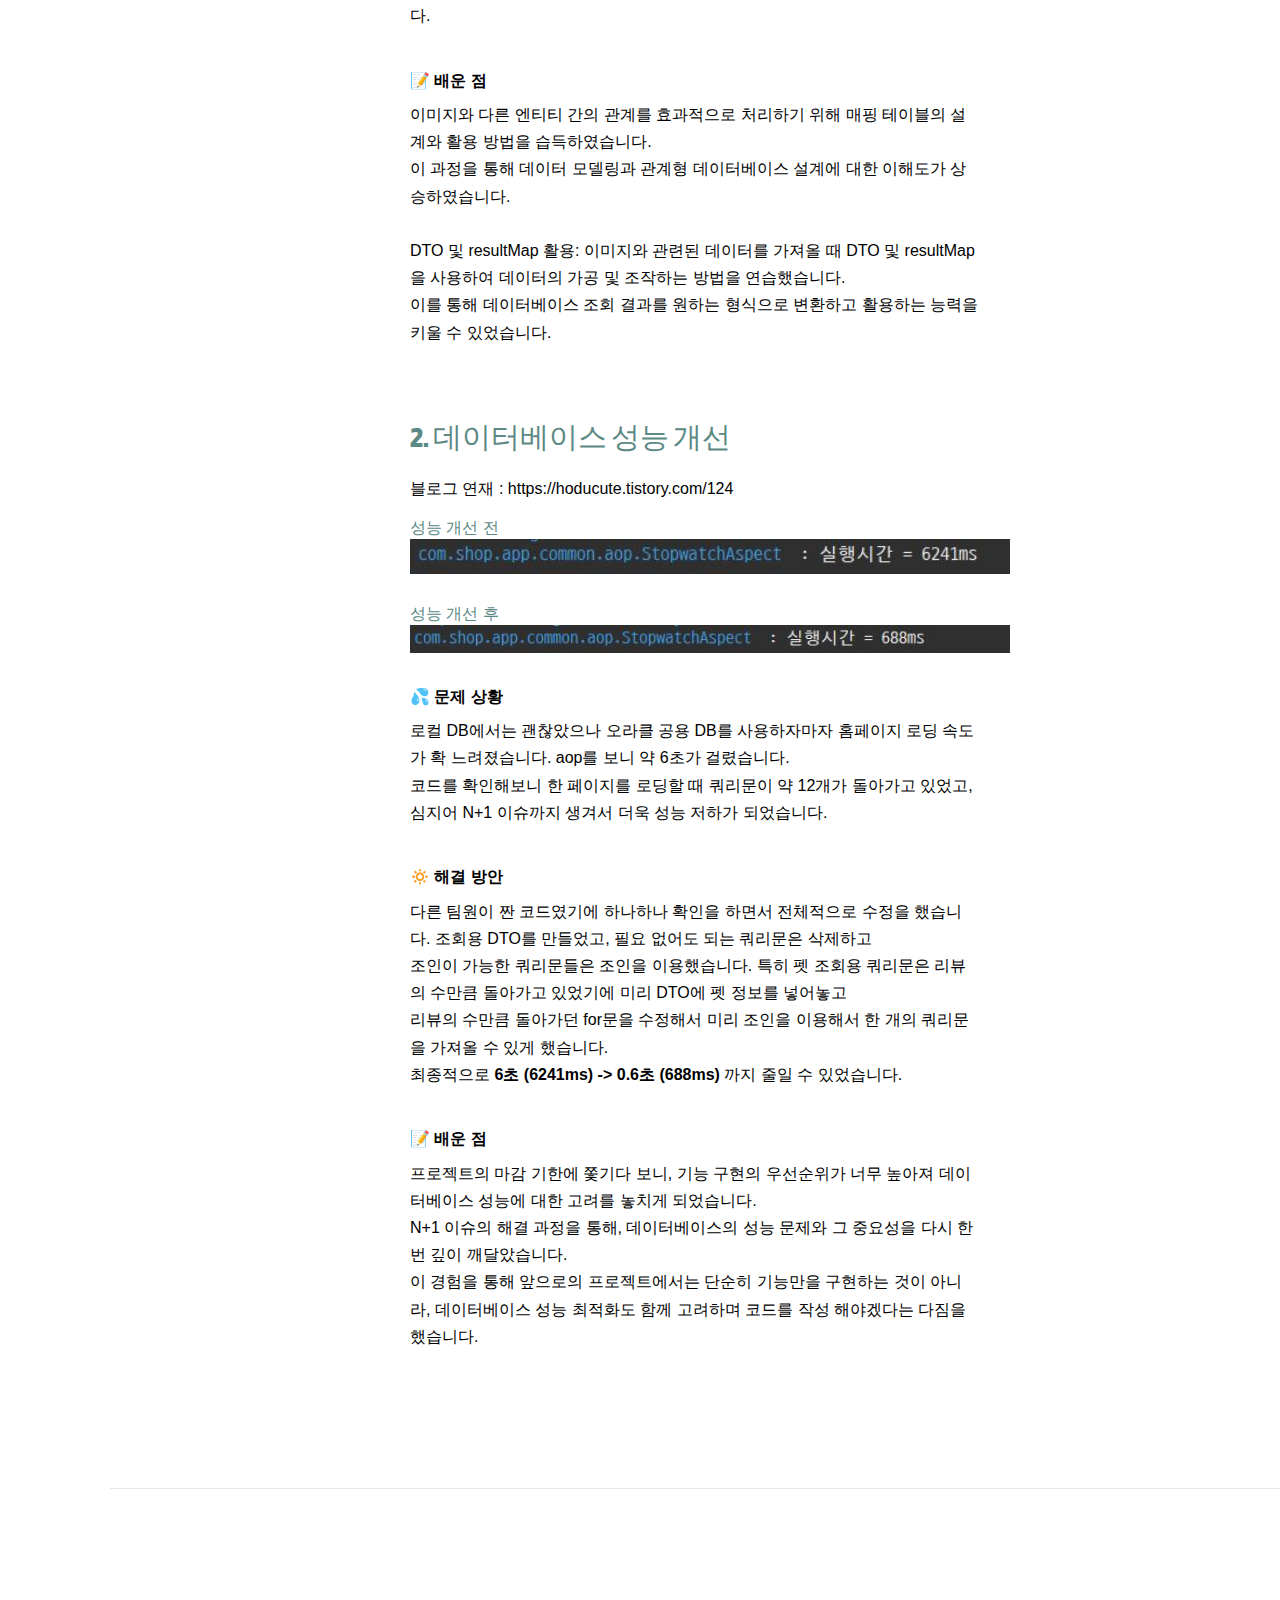
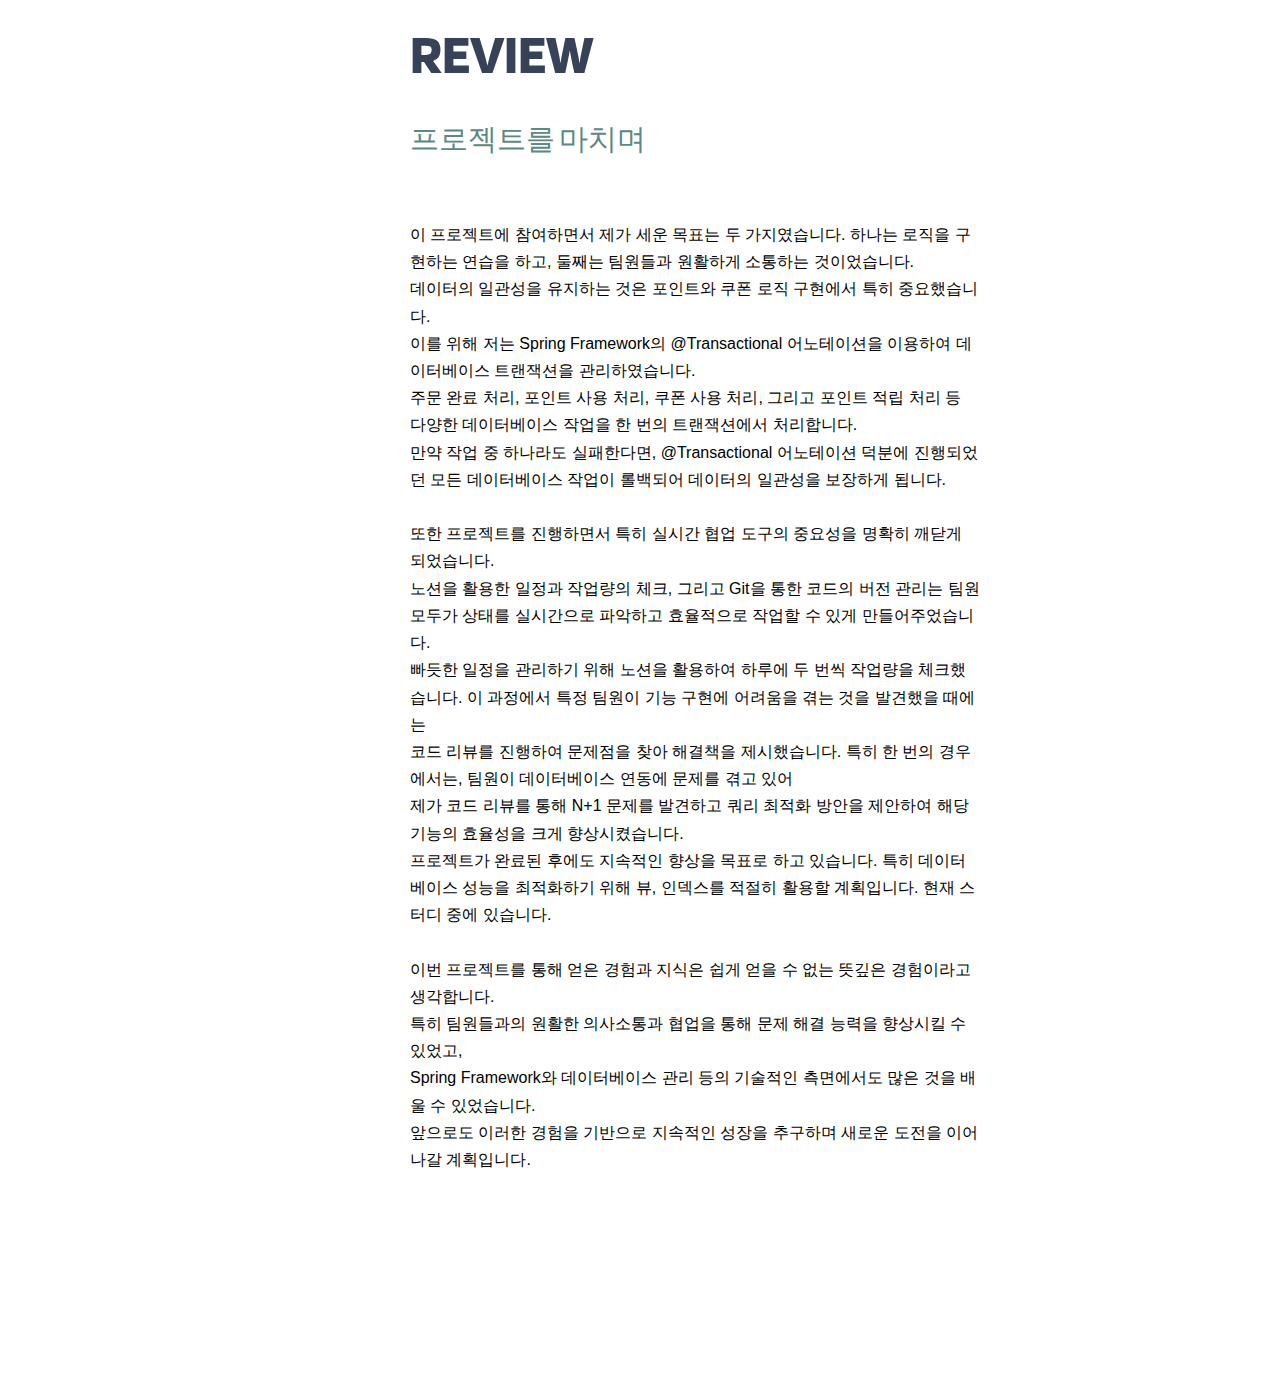
==== commit 2432687a: "반응형 마무리" ====
--- a/index.html
+++ b/index.html
@@ -271,8 +271,8 @@
               <br/>
               <h3 class="title3">2. 데이터베이스 성능 개선</h3><a href="https://hoducute.tistory.com/124">블로그 연재 : https://hoducute.tistory.com/124</a><br/>
               <div class="img-wrp">
-                <span>성능 개선 전</span>  <img src="./images/1/캡처.JPG" style="width: 600px; margin-bottom: 30px;">
-                <span>성능 개선 후</span>  <img src="./images/1/캡처2.JPG" style="width: 610px; margin-bottom: 30px;">
+                <span>성능 개선 전</span>  <img src="./images/1/캡처.JPG">
+                <span>성능 개선 후</span>  <img src="./images/1/캡처2.JPG">
               </div>
               <div class="desc"><div class="s-desc">💦 문제 상황</div> <br/>로컬 DB에서는 괜찮았으나 오라클 공용 DB를 사용하자마자 홈페이지 로딩 속도가 확 느려졌습니다. aop를 보니 약 6초가 걸렸습니다.<br />코드를 확인해보니 한 페이지를 로딩할 때 쿼리문이 약 12개가 돌아가고 있었고, 심지어 N+1 이슈까지 생겨서 더욱 성능 저하가 되었습니다.<br/><br/>
                 
--- a/css/style.css
+++ b/css/style.css
@@ -734,11 +734,16 @@
   gap: 10px;
 }
 
+.img-wrp img {
+  width: 600px;
+  margin-bottom: 30px;
+}
+
 @media (max-width: 768px) {
   /* 사이드바와 네비게이션 */
   .nav {
-    width: 440px;
-    padding: 20px 10px;
+    width: 420px;
+    padding: 10px;
     position: fixed;
     height: auto;
     right: 0;
@@ -754,24 +759,24 @@
   .to_top_btn {
     position: fixed;
     bottom: 20px;
-    right: 210px;
+    left: 370px;
   }
   .container .bar_color {
     display: none;
   }
 
   .slider {
-    width: 440px;
+    width: 400px;
     height: 350px;
     overflow: hidden;
   }
   .slider img {
-    width: 450px;
-    height: 350px;
+    width: 400px;
+    height: 320px;
   }
 
   .img-wrp img {
-    width: 450px;
+    width: 390px;
   }
   .TeachStack {
     width: 100%;
@@ -789,12 +794,16 @@
 
   .nav .profile_img {
     width: 100px; /* 프로필 이미지 크기 조정 */
+  }
+
+  .nav-text {
+    gap: 35px;
   }
 
   /* 컨테이너와 래퍼 */
   .container,
   .wrapper {
-    width: 450px;
+    width: 420px;
     margin-left: -1px; /* 좌측 마진 조정 */
     margin-top: 400px;
   }
@@ -821,7 +830,7 @@
   .desc0,
   .title2,
   .title3 {
-    font-size: 80%; /* 모든 글꼴 크기를 80%로 조정 */
+    font-size: 90%; /* 모든 글꼴 크기를 80%로 조정 */
   }
 
   /* 버튼 및 이미지 크기 조정 */
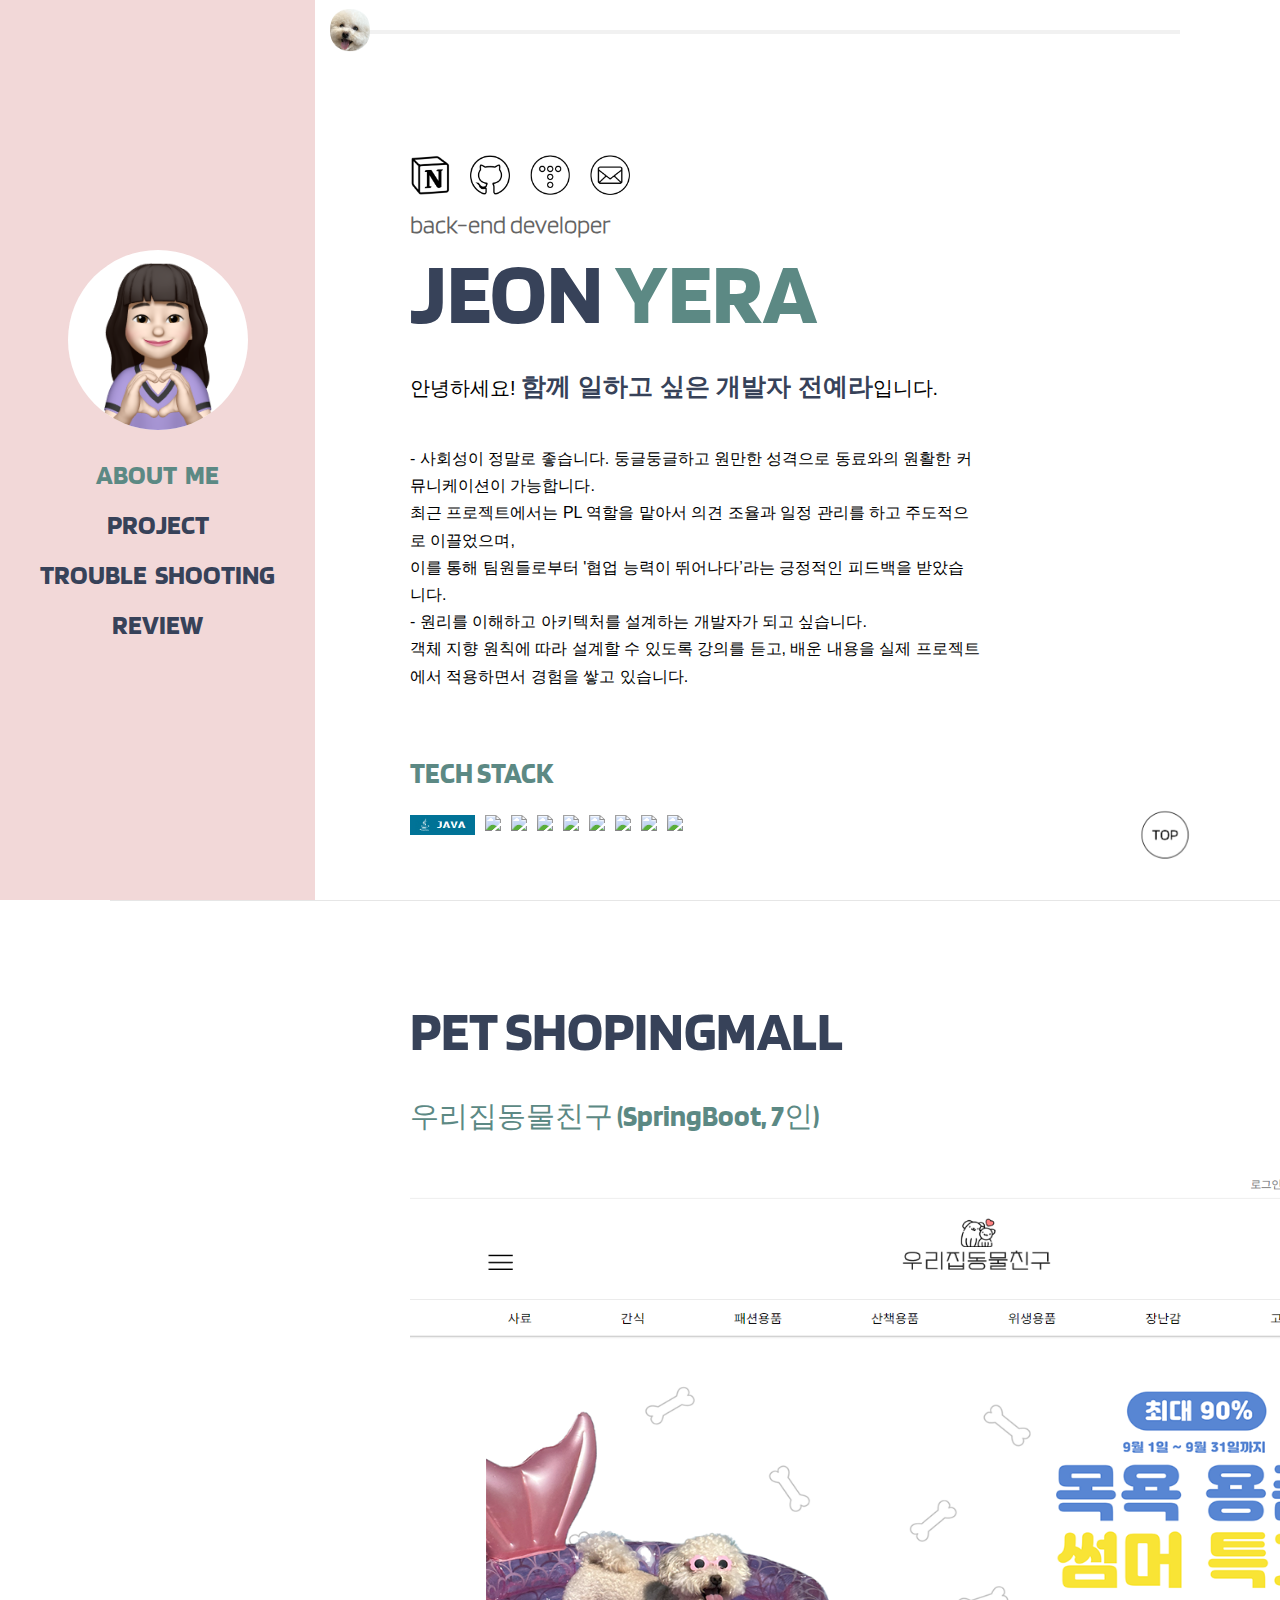
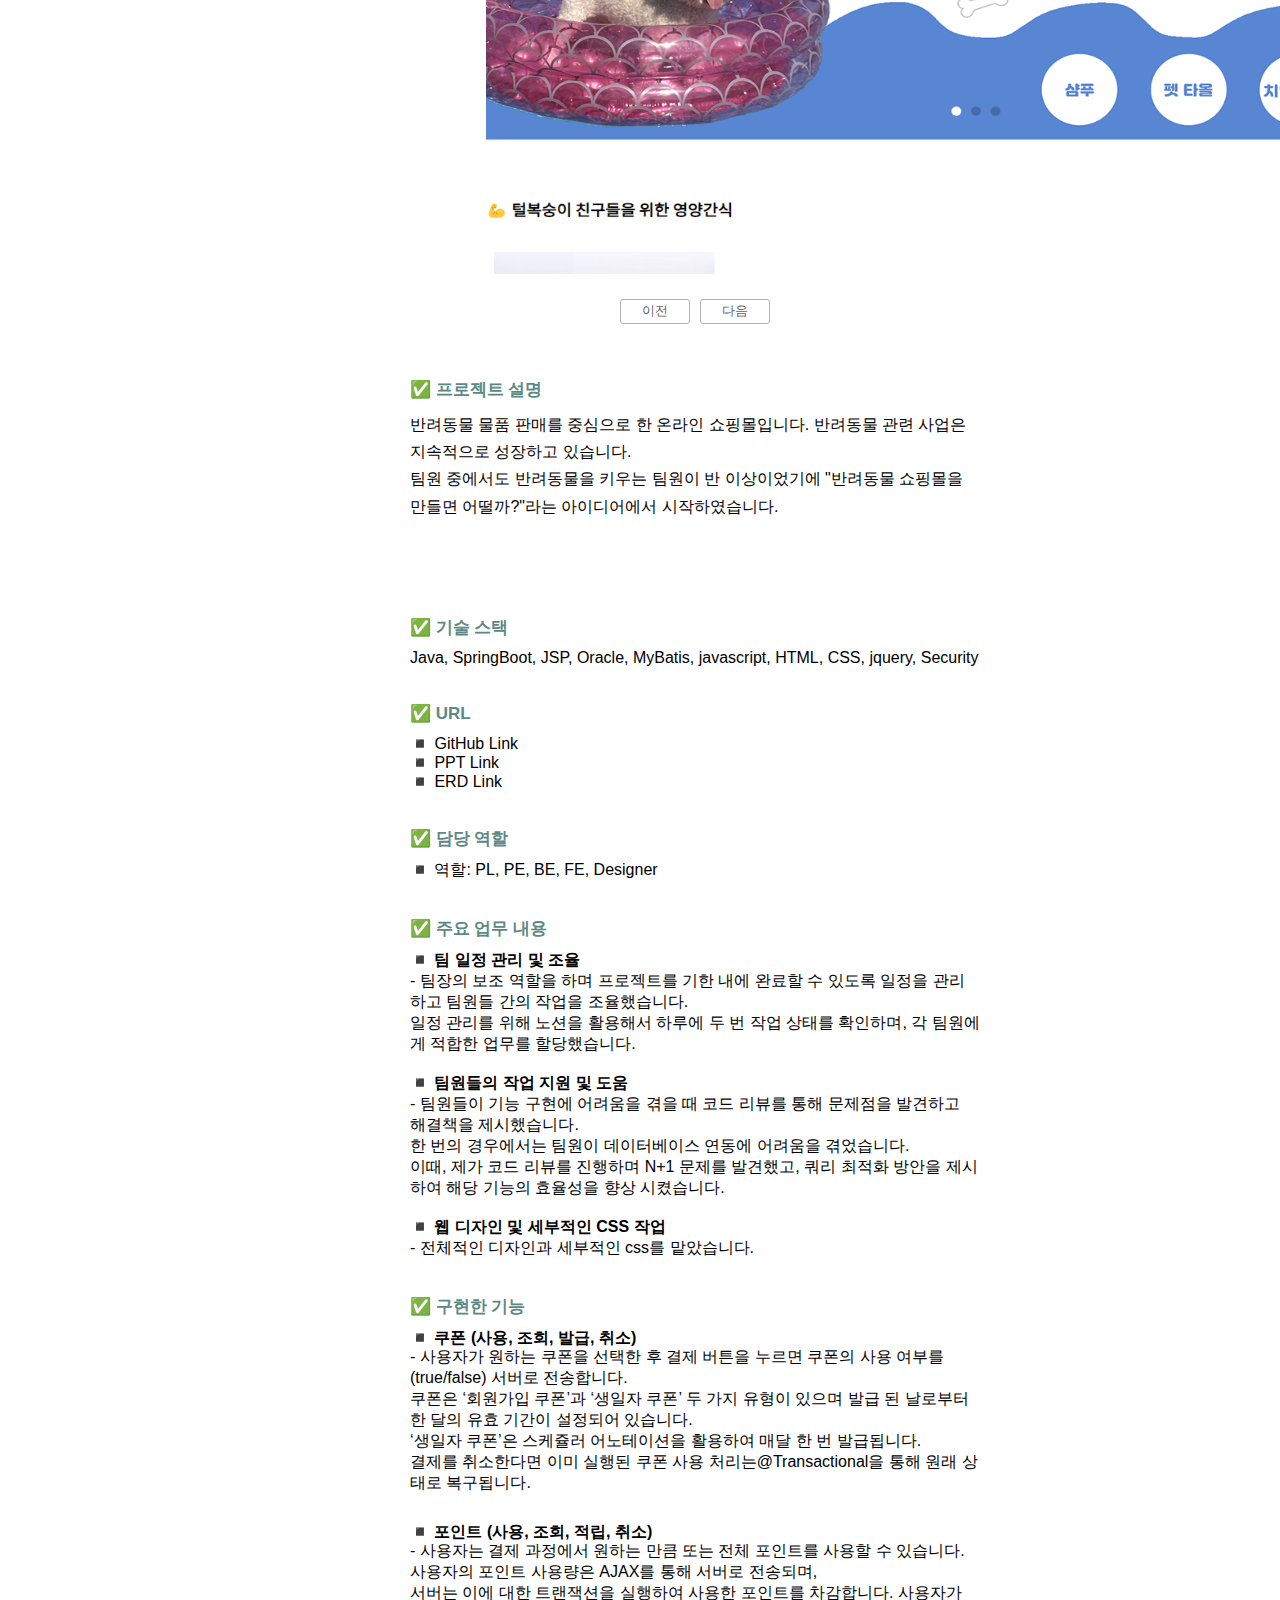
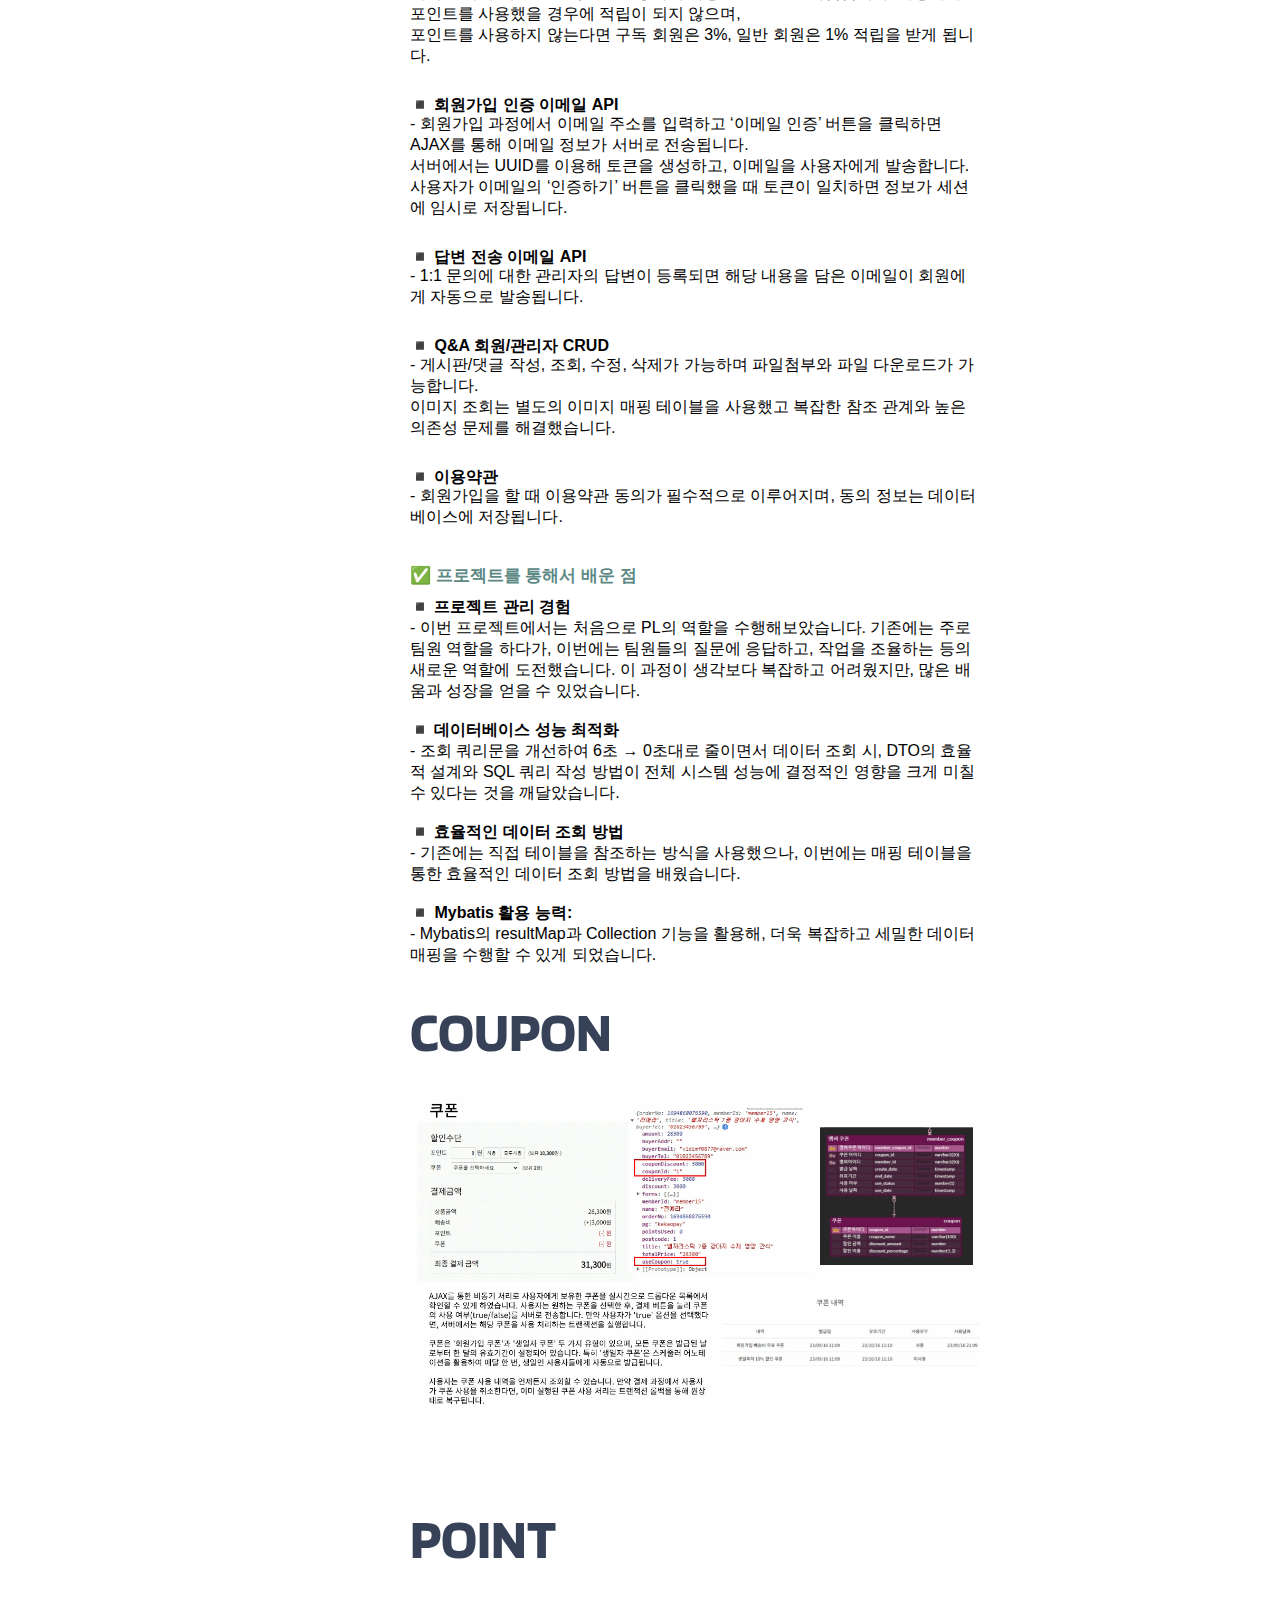
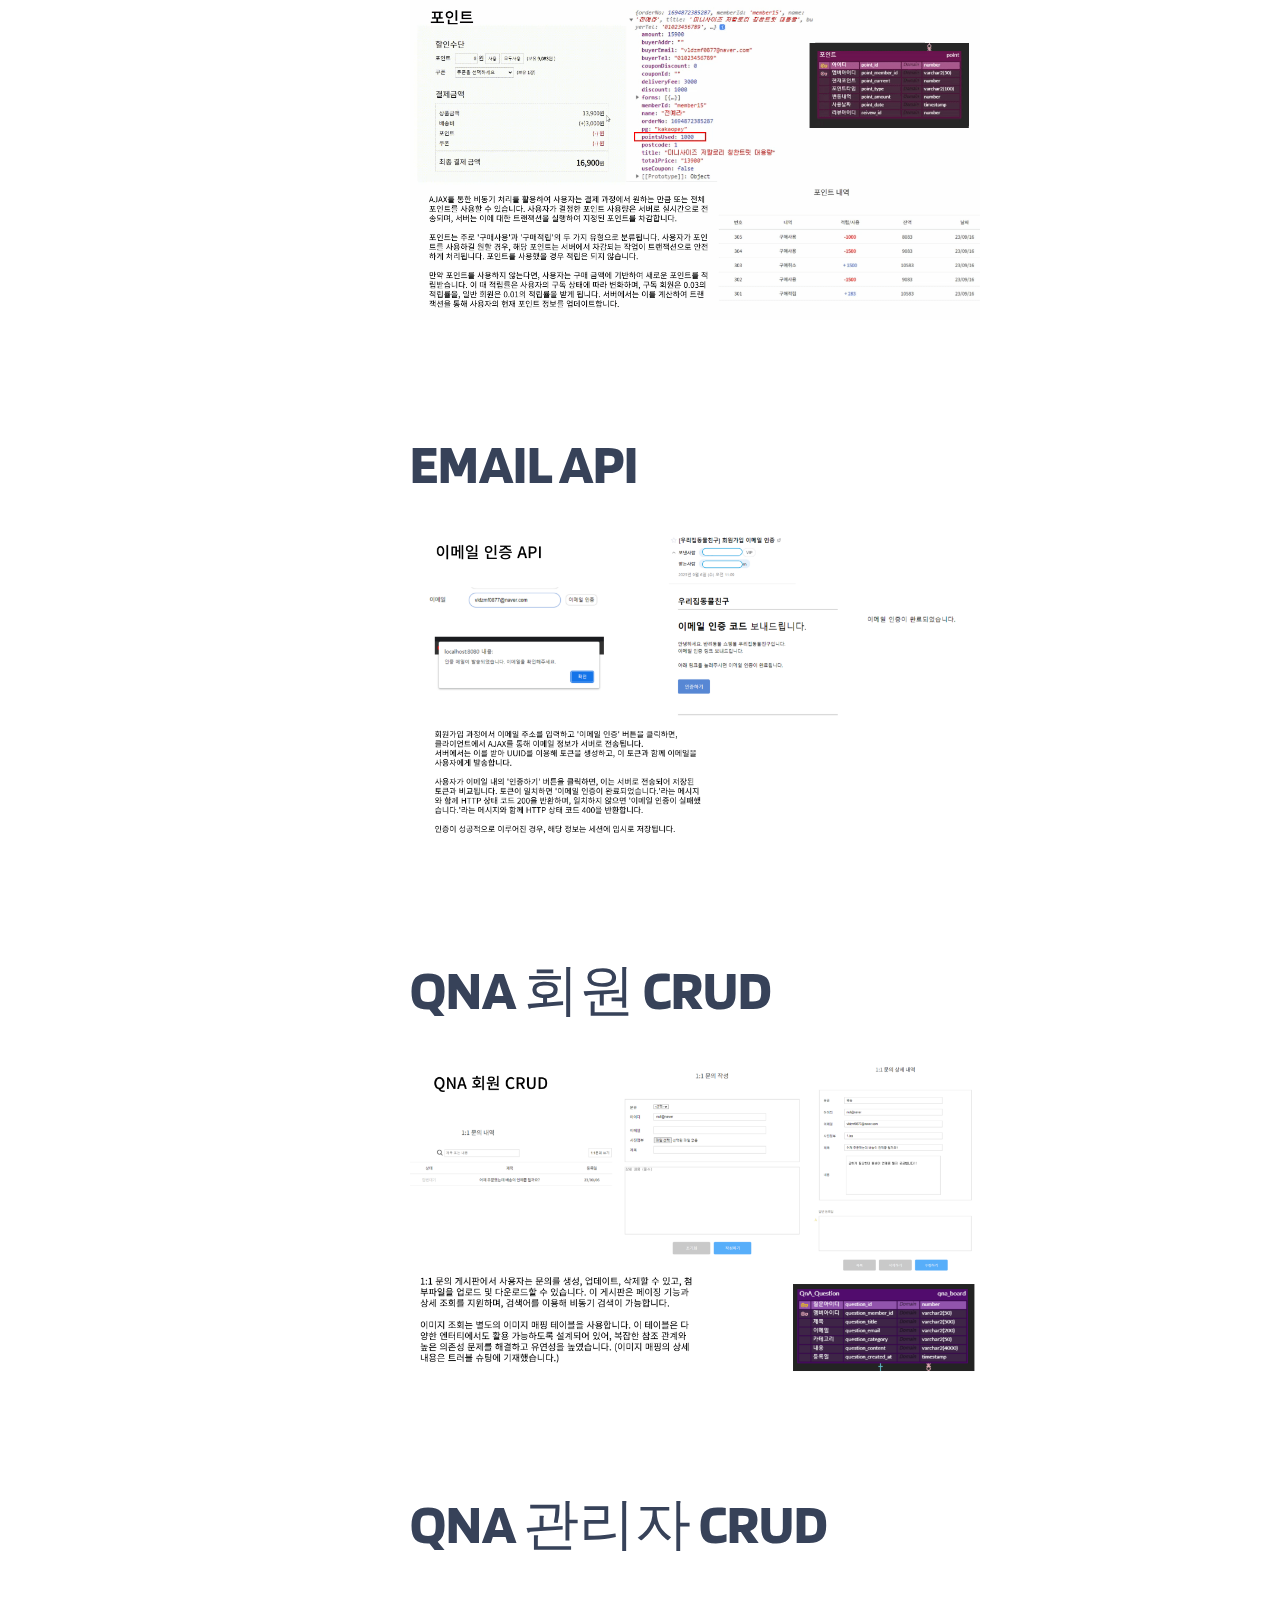
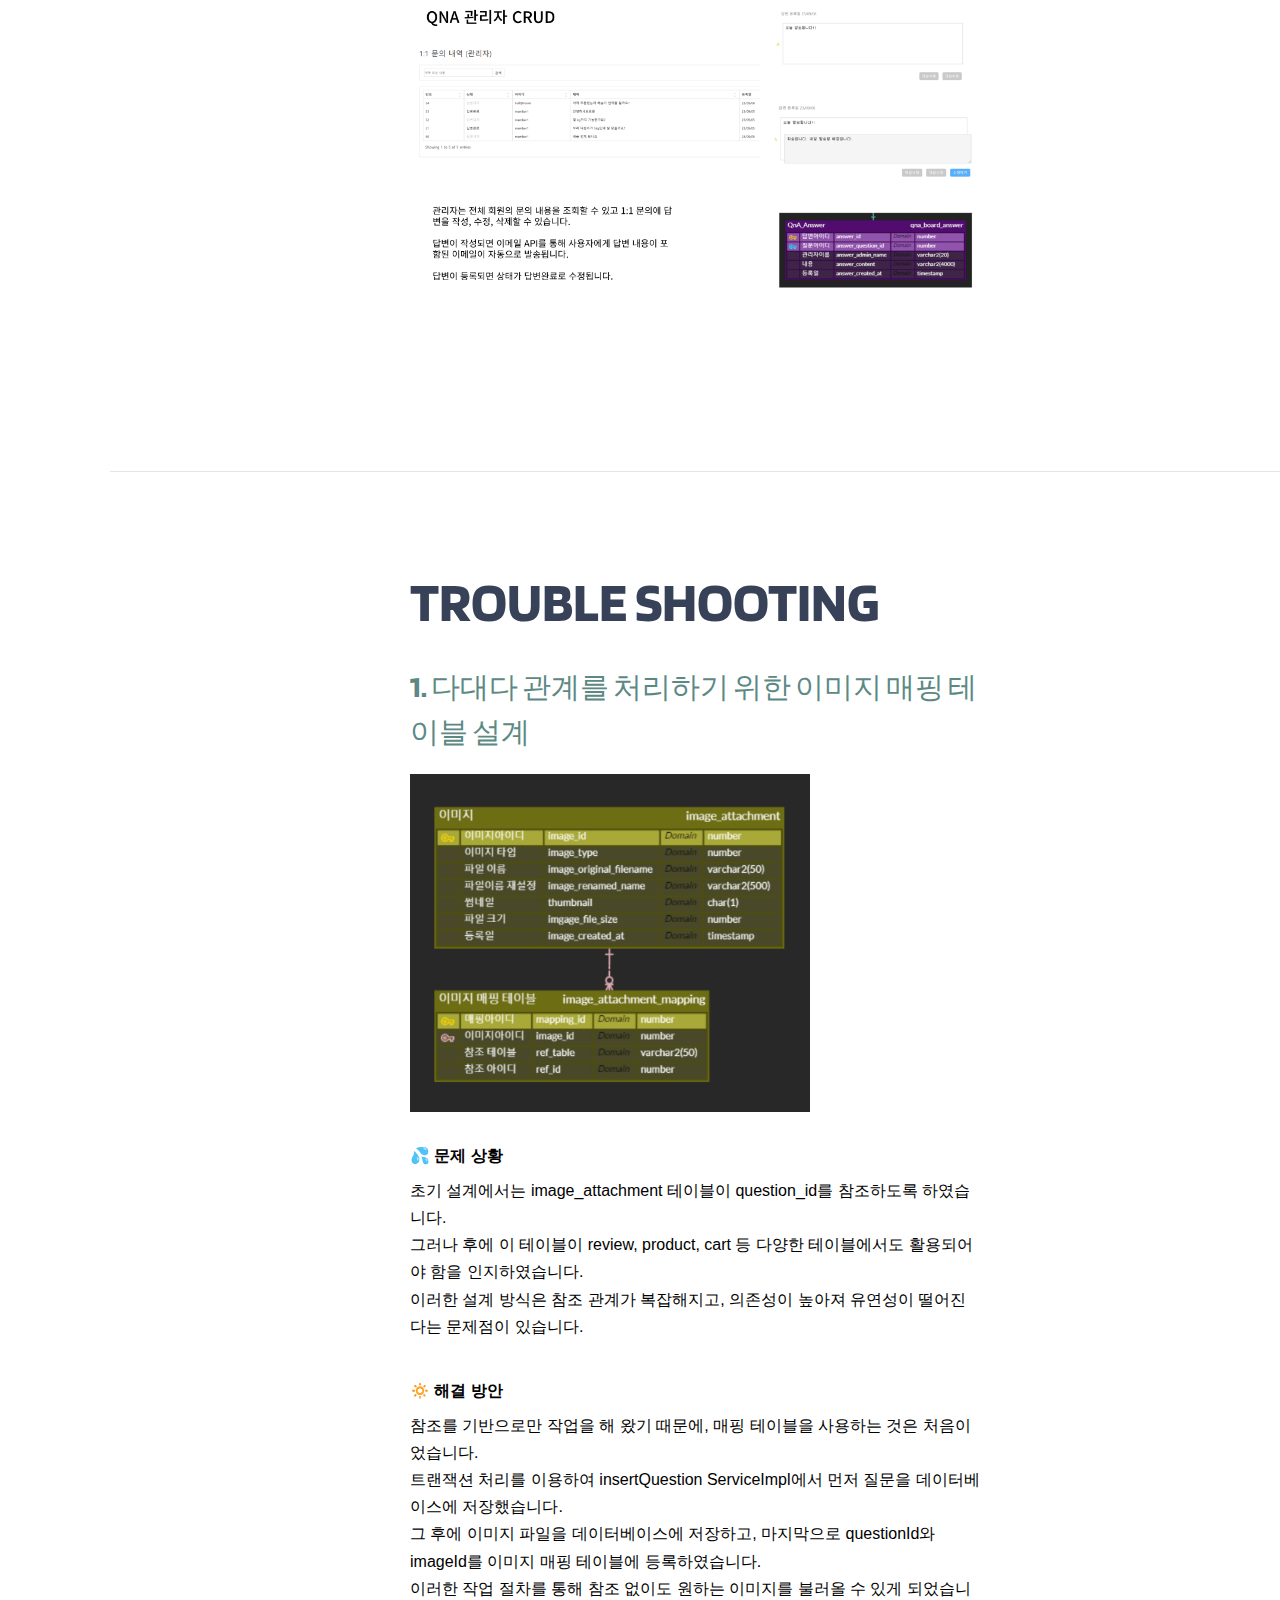
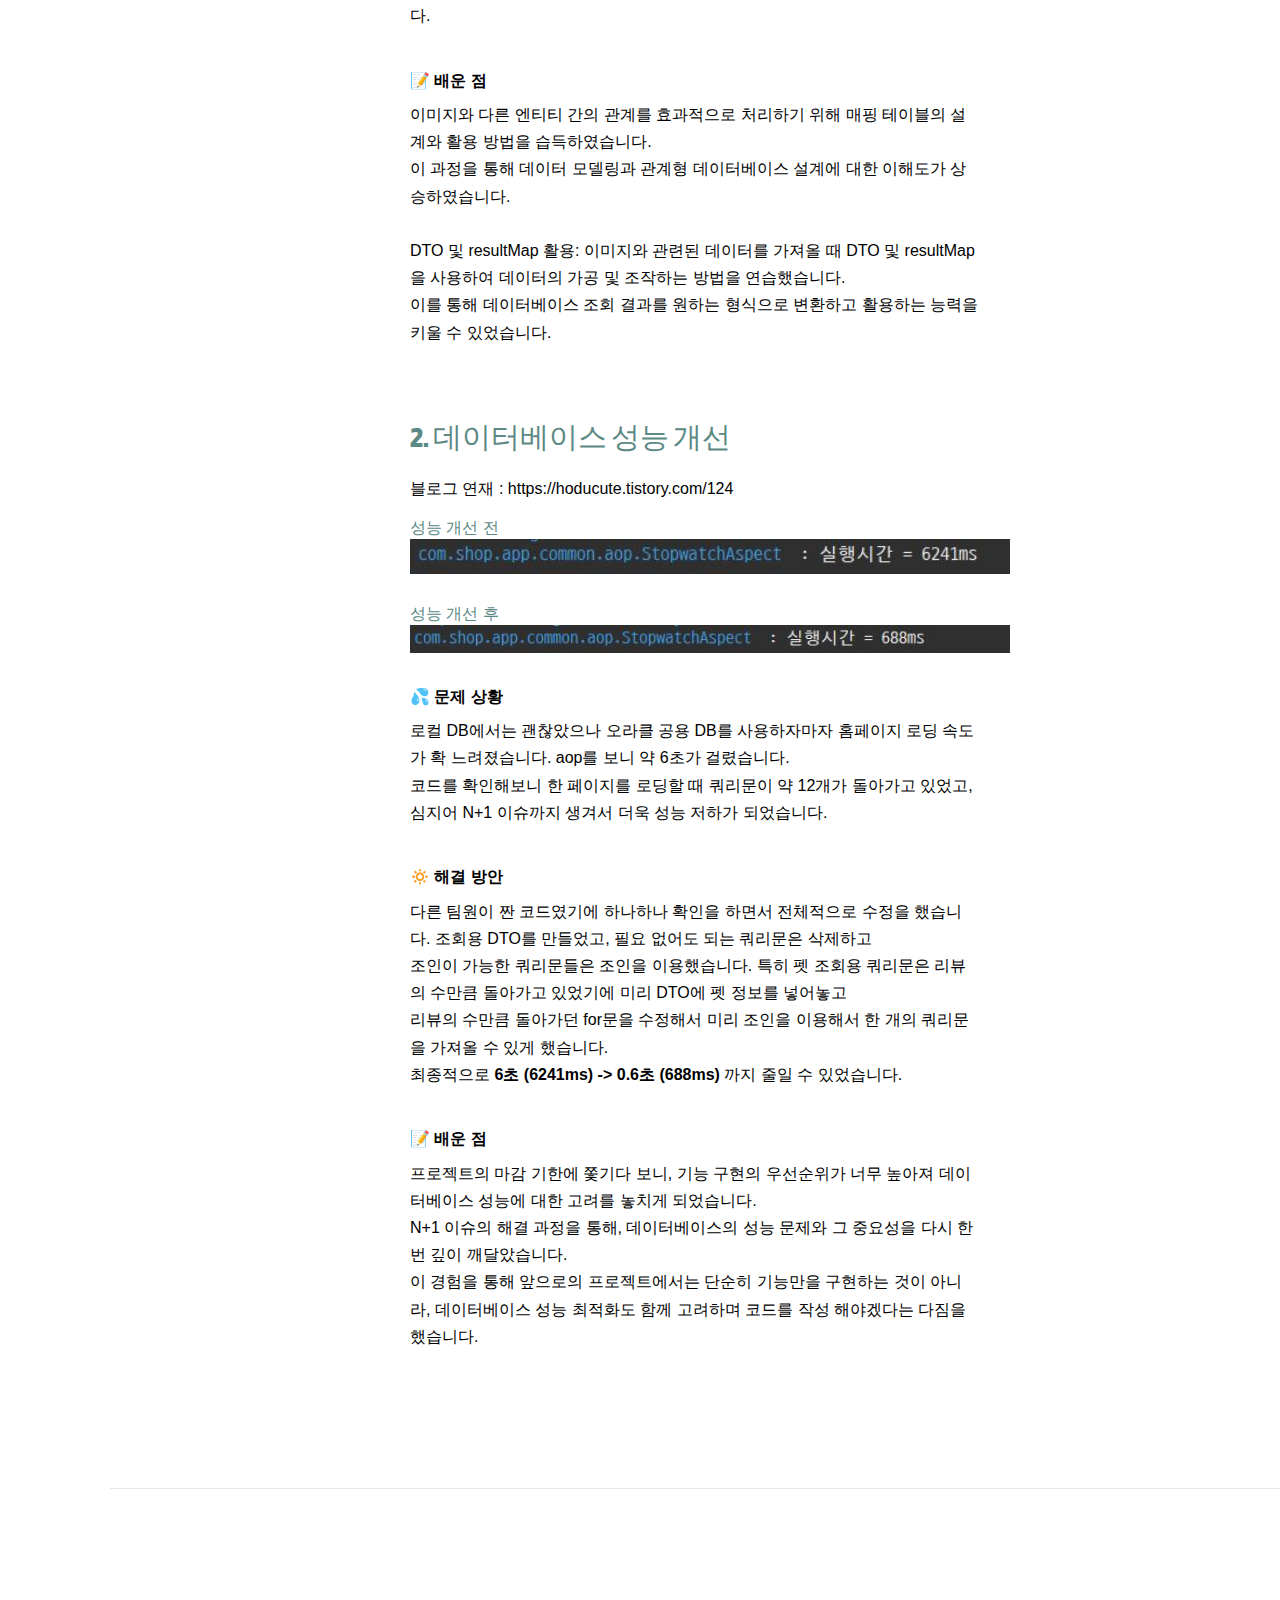
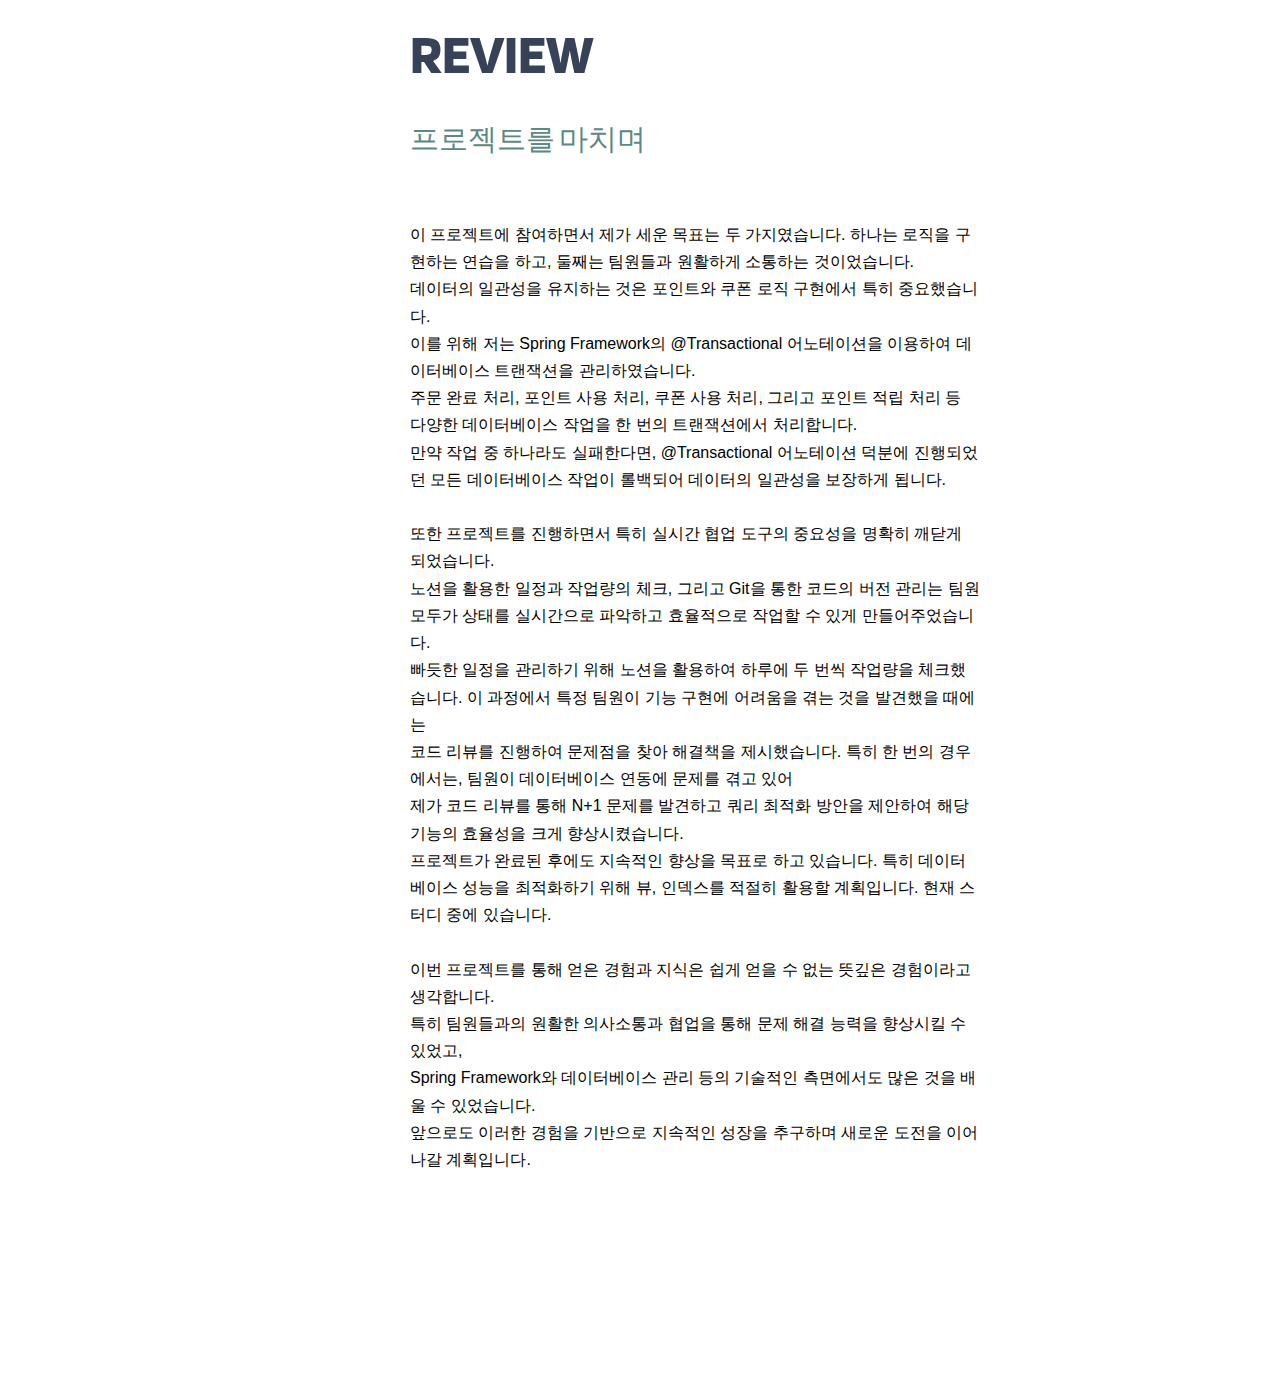
==== commit caa6820d: "수정" ====
--- a/index.html
+++ b/index.html
@@ -87,7 +87,7 @@
                 <div class="desc0">안녕하세요! <strong>함께 일하고 싶은</strong>
                 <strong>개발자 전예라</strong>입니다.<br /></div>
                 - 사회성이 정말로 좋습니다. 둥글둥글하고 원만한 성격으로 동료와의 원활한 커뮤니케이션이 가능합니다. <br />최근 프로젝트에서는 PL 역할을 맡아서 의견 조율과 일정 관리를 하고  주도적으로 이끌었으며, <br />이를 통해 팀원들로부터 '협업 능력이 뛰어나다’라는 긍정적인 피드백을 받았습니다.<br />
-                - 안정적인 서비스를 제공하는 아키텍트가 되는 것이 제 목표입니다. <br />꿈을 실현하기 위해 알고리즘, 데이터 구조, 컴퓨터 과학 등 cs기술을 전반적으로 공부하고, 아키텍처 패턴을 학습하는 것을 목표로 삼고 있습니다.
+                - 원리를 이해하고 아키텍처를 설계하는 개발자가 되고 싶습니다. <br />객체 지향 원칙에 따라 설계할 수 있도록 강의를 듣고, 배운 내용을 실제 프로젝트에서 적용하면서 경험을 쌓고 있습니다.
               </div>
               <div class="box">
                 <h3 class="title3">TECH STACK</h3>
